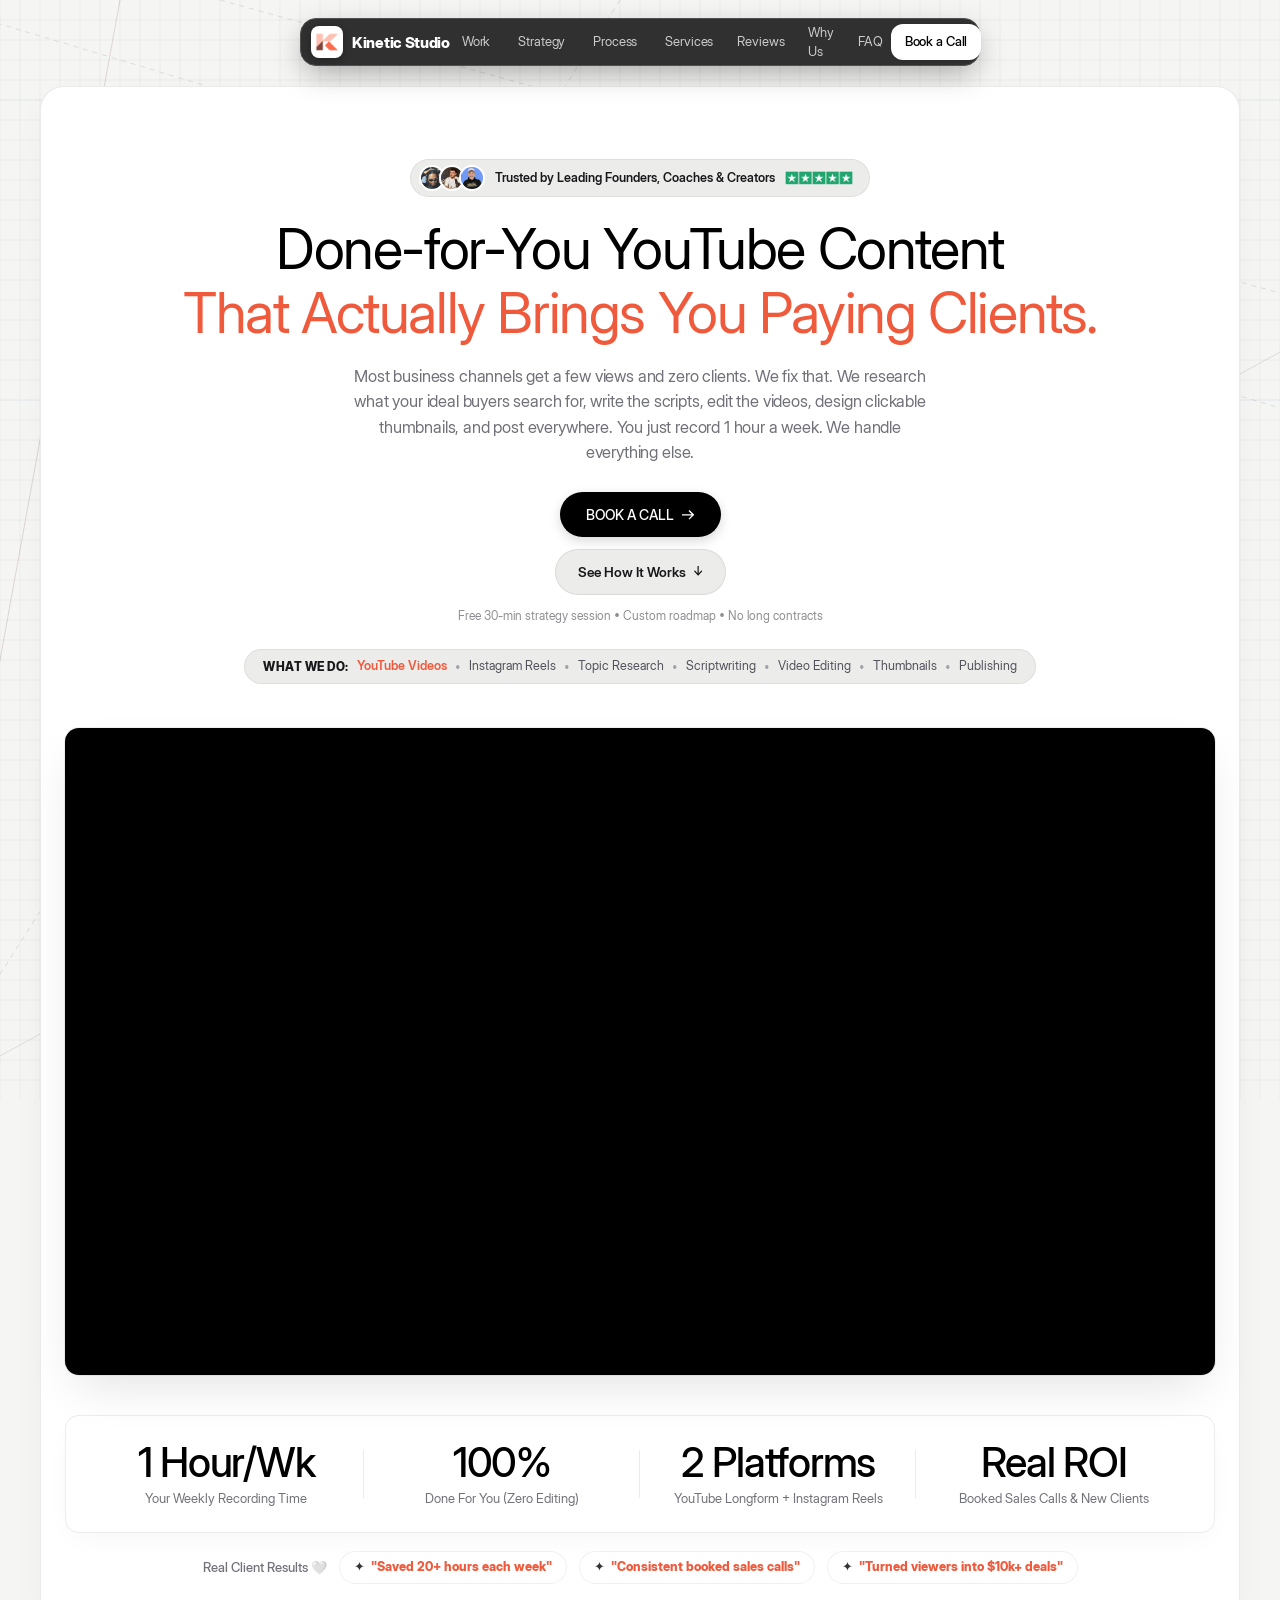
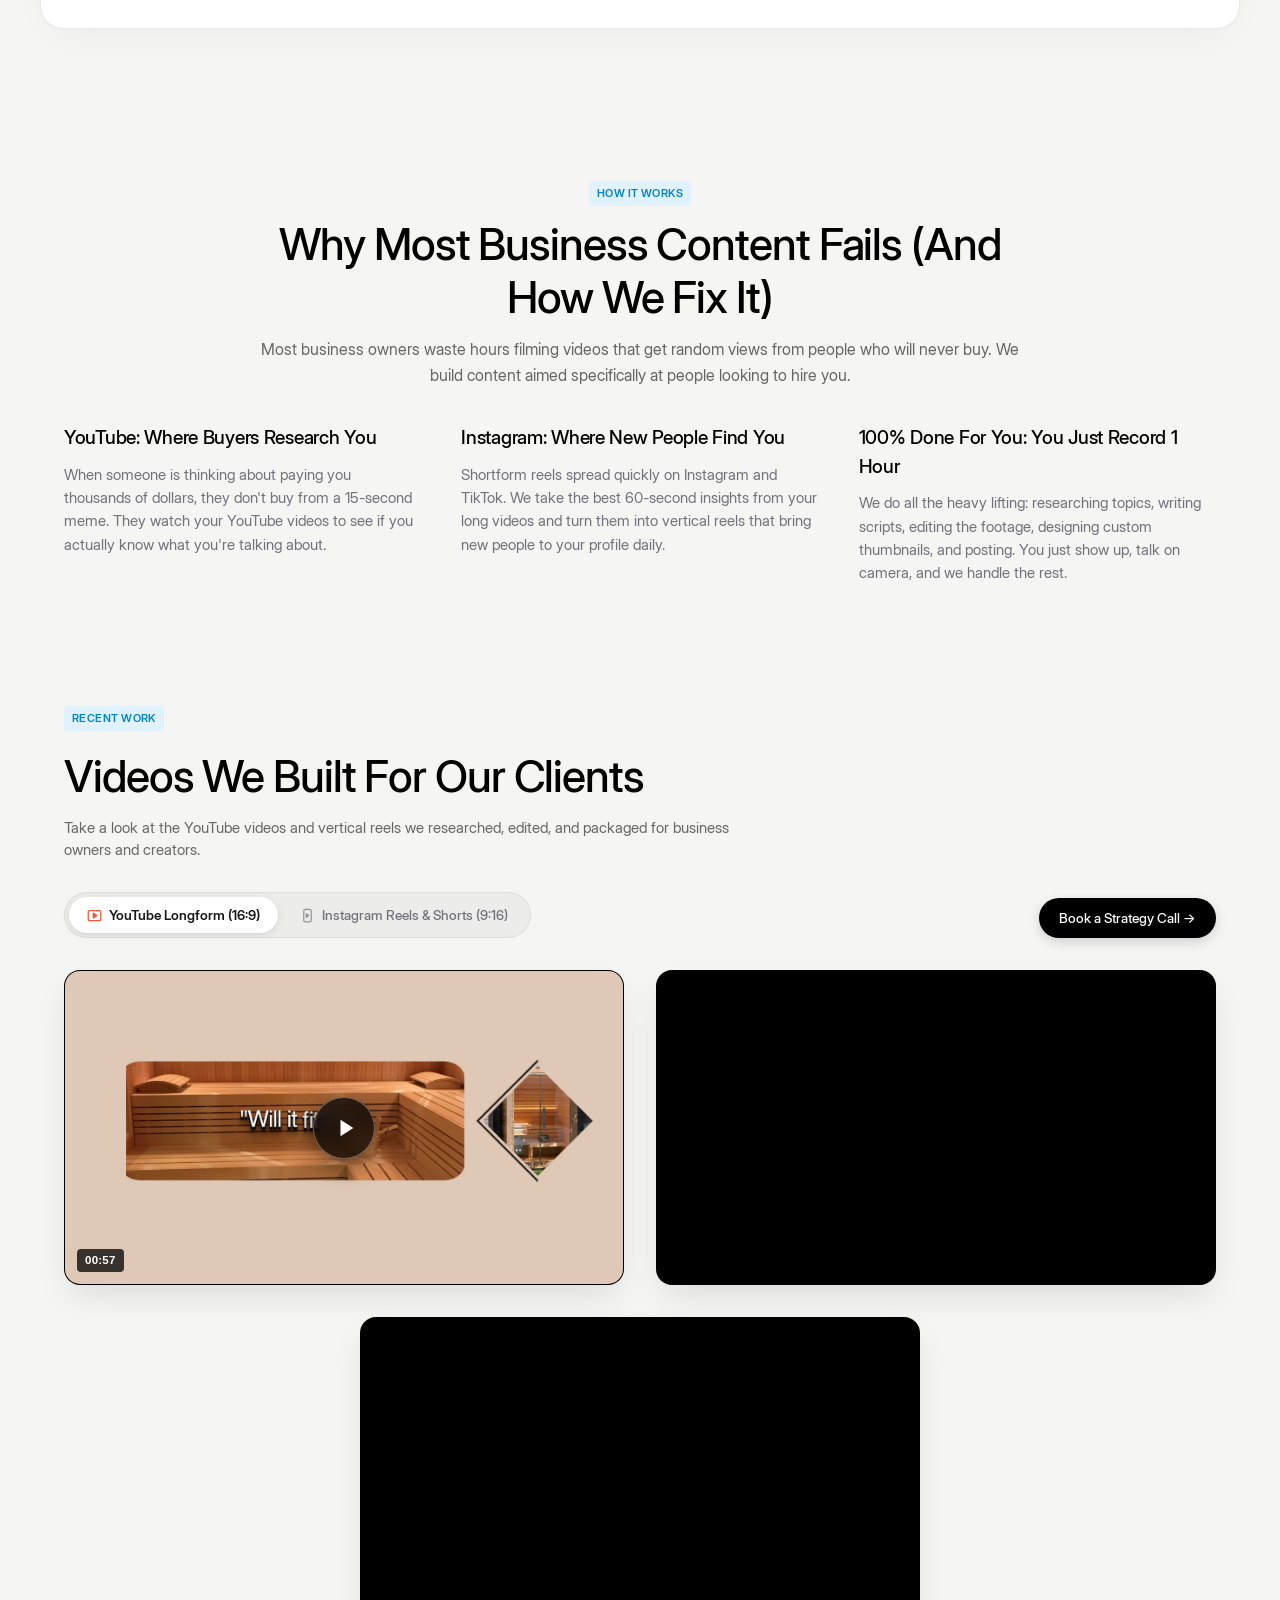
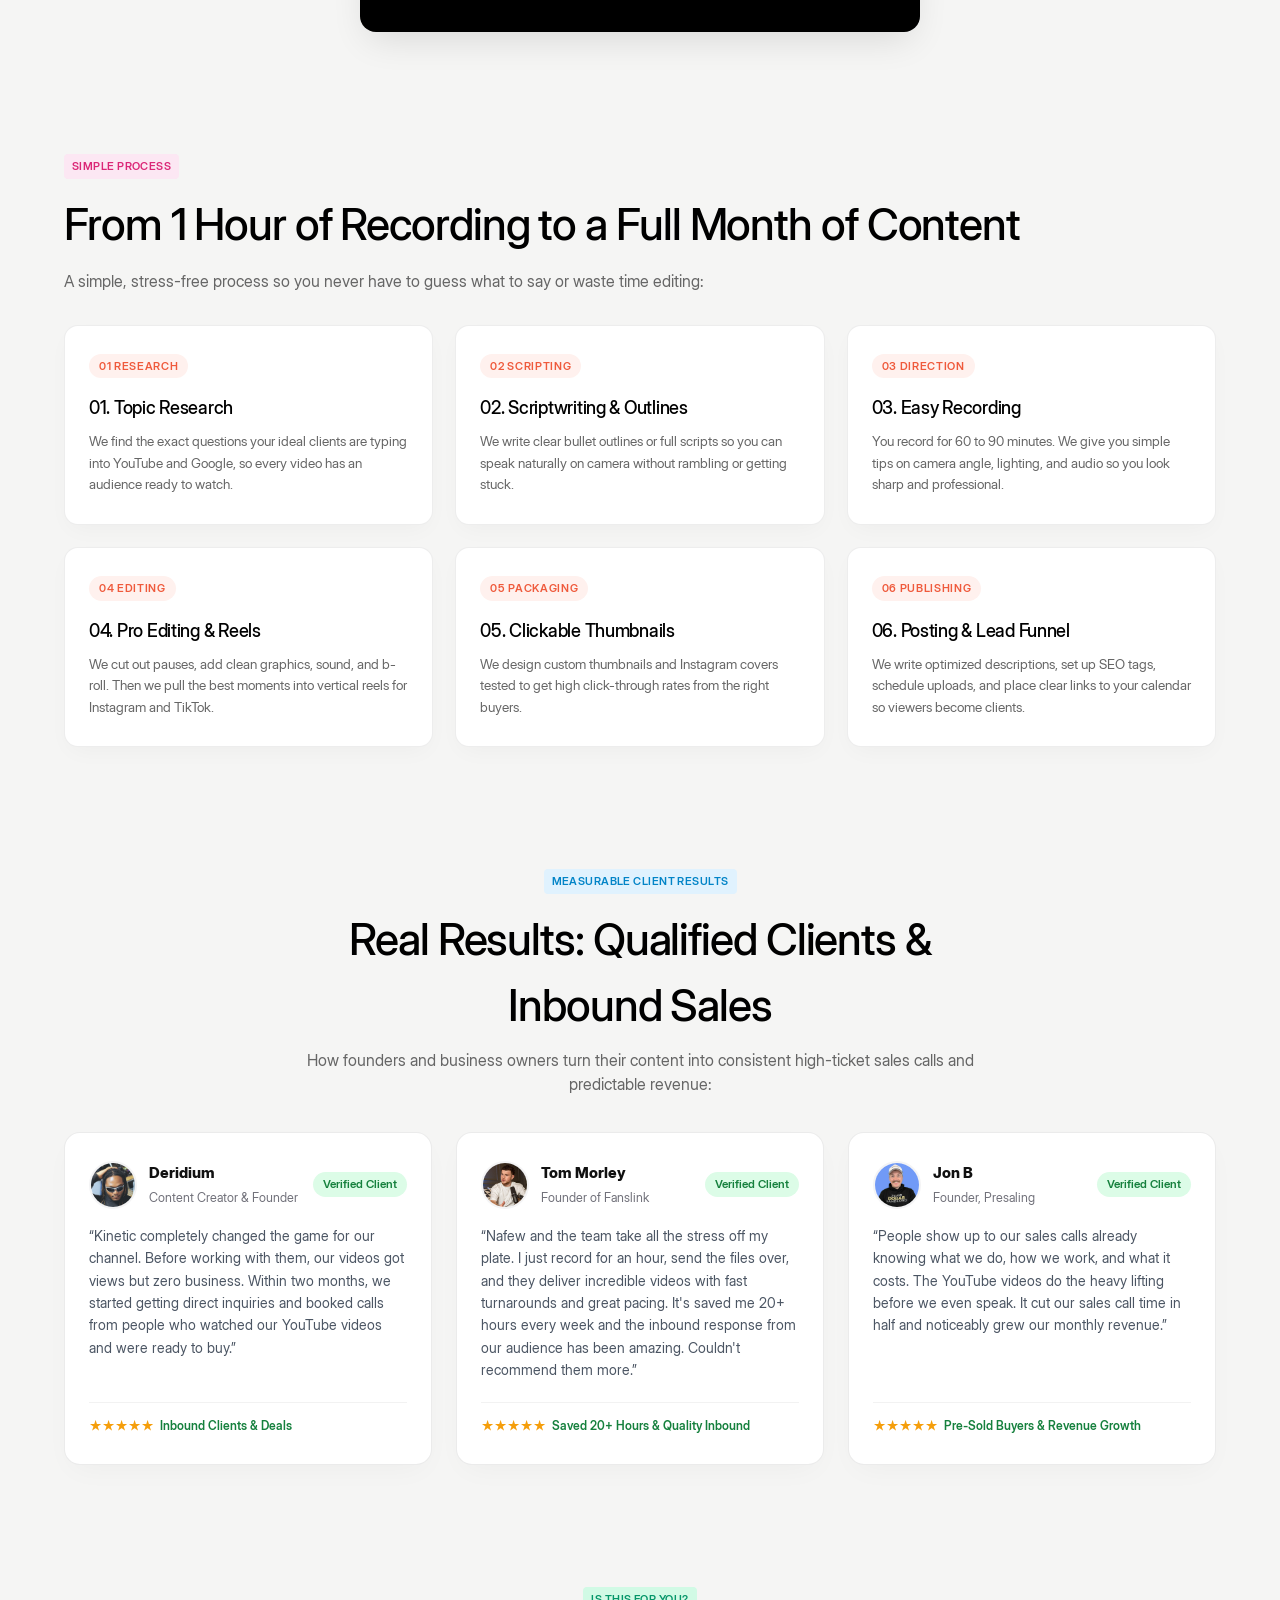
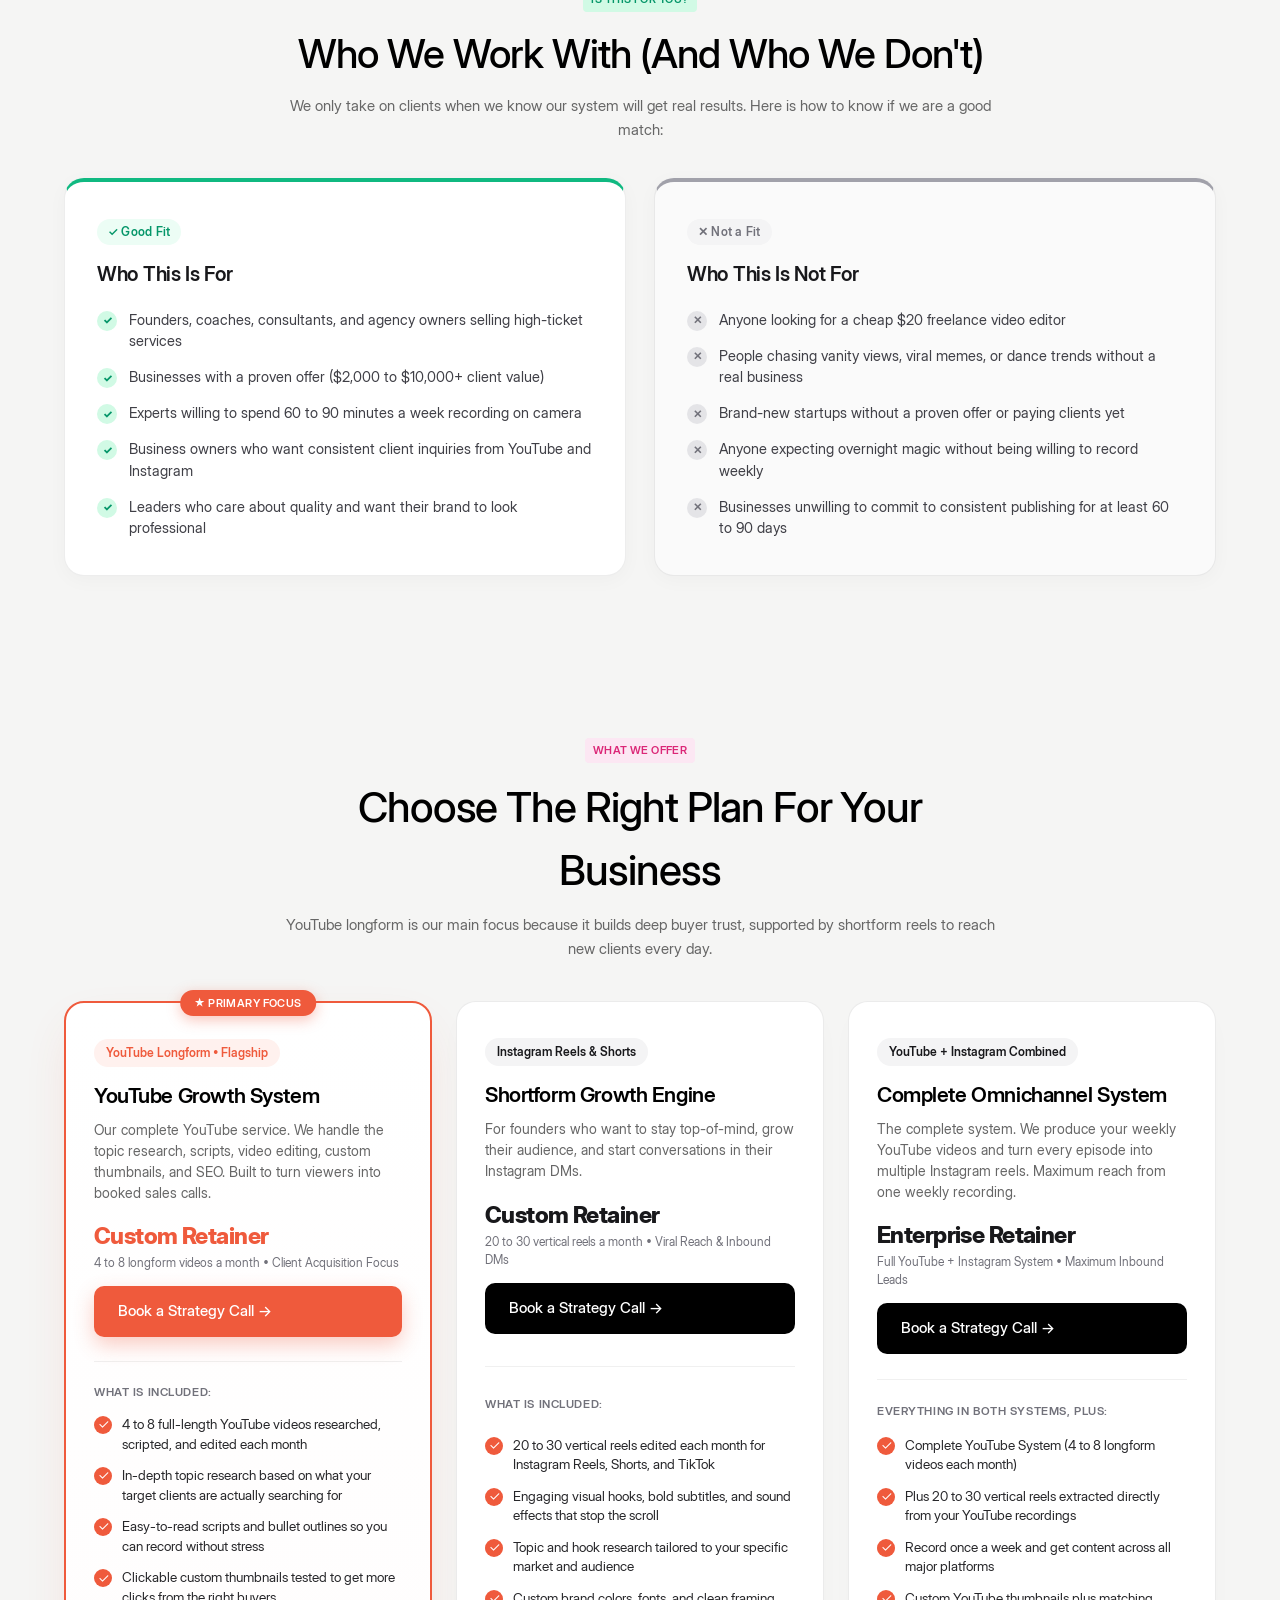
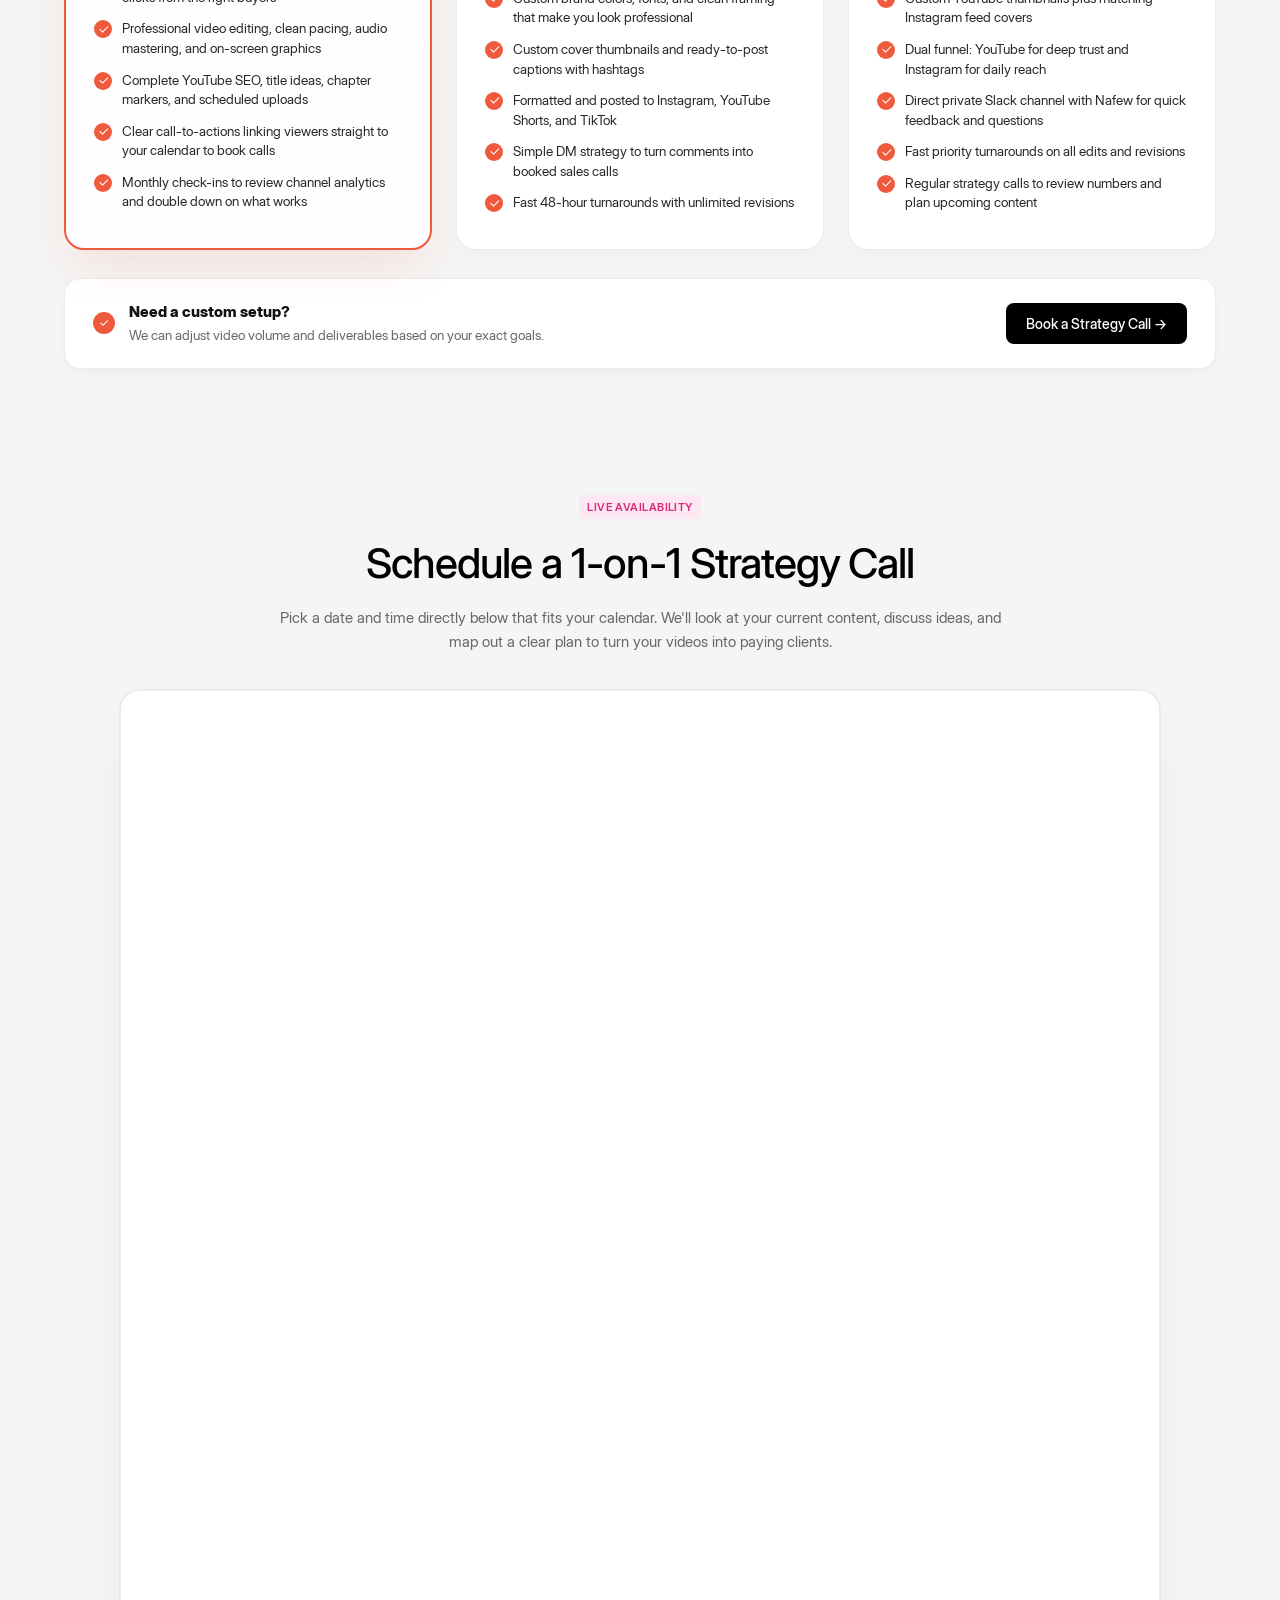
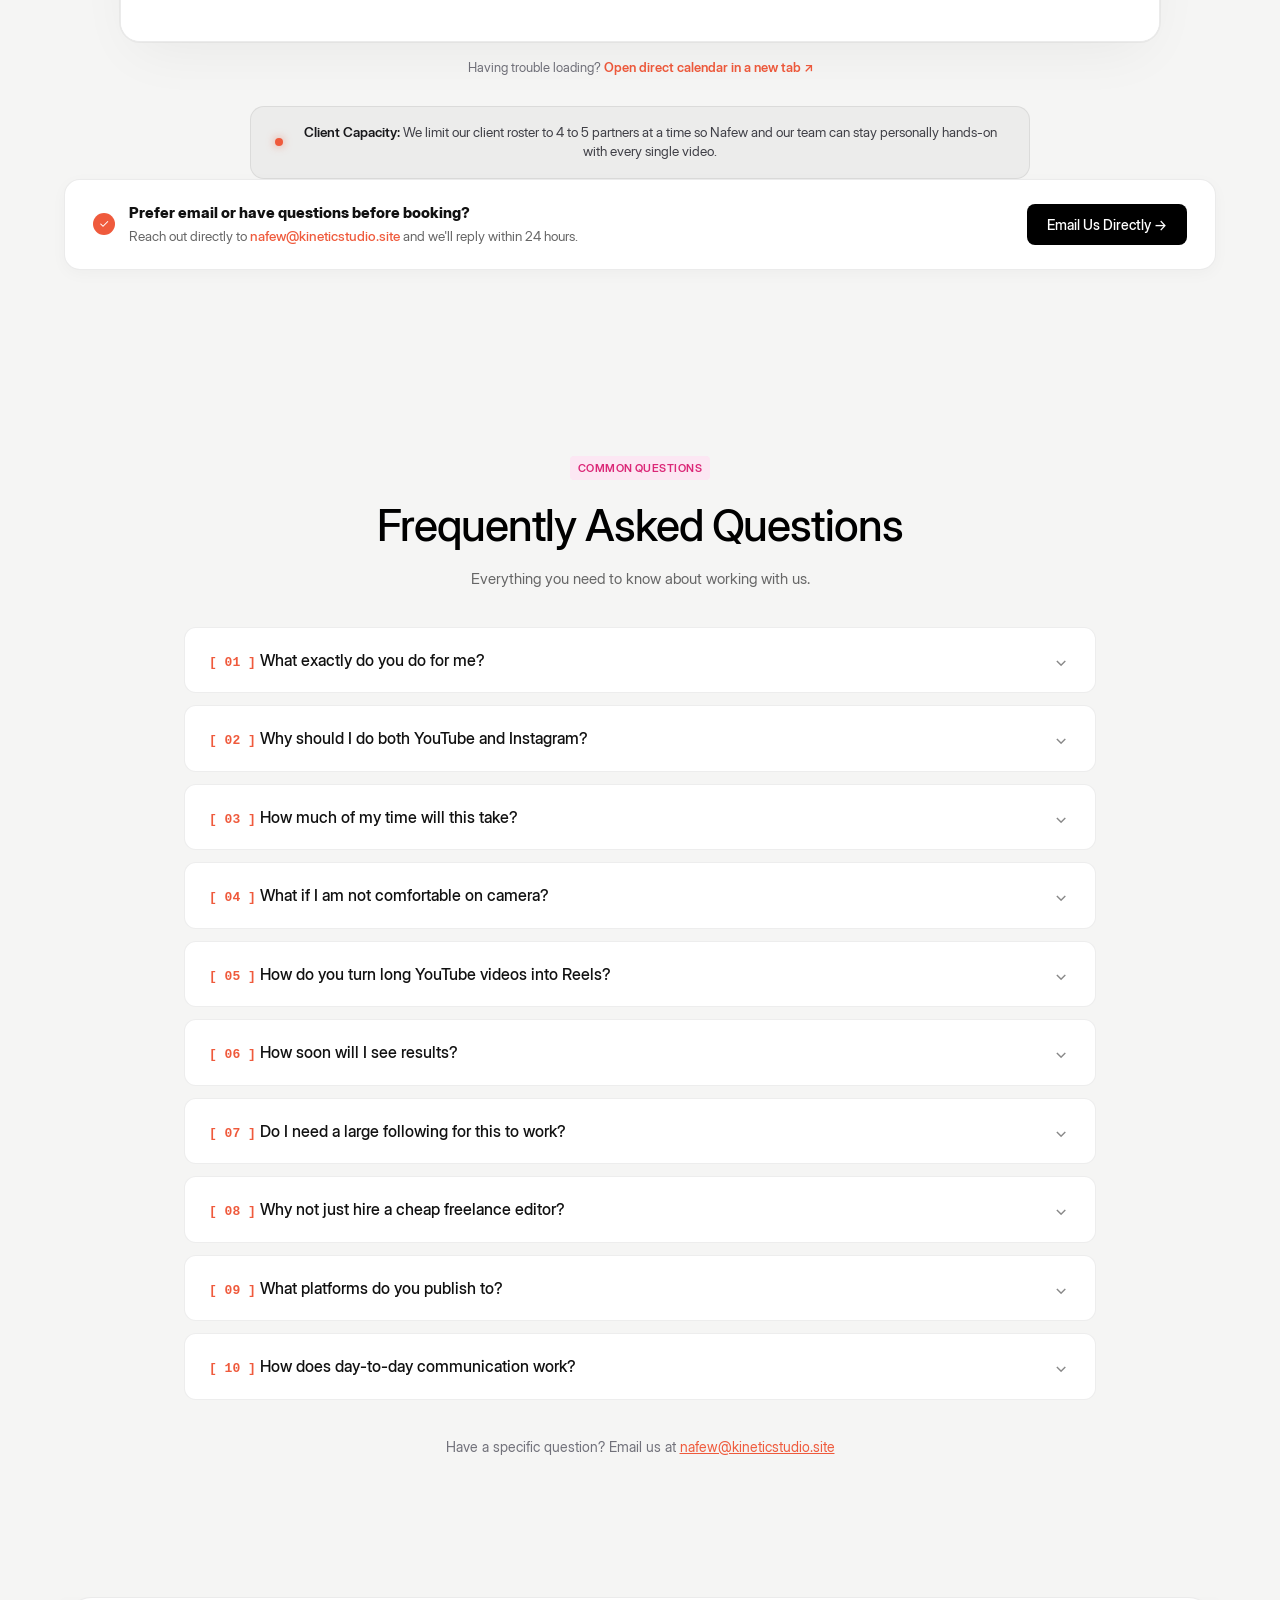
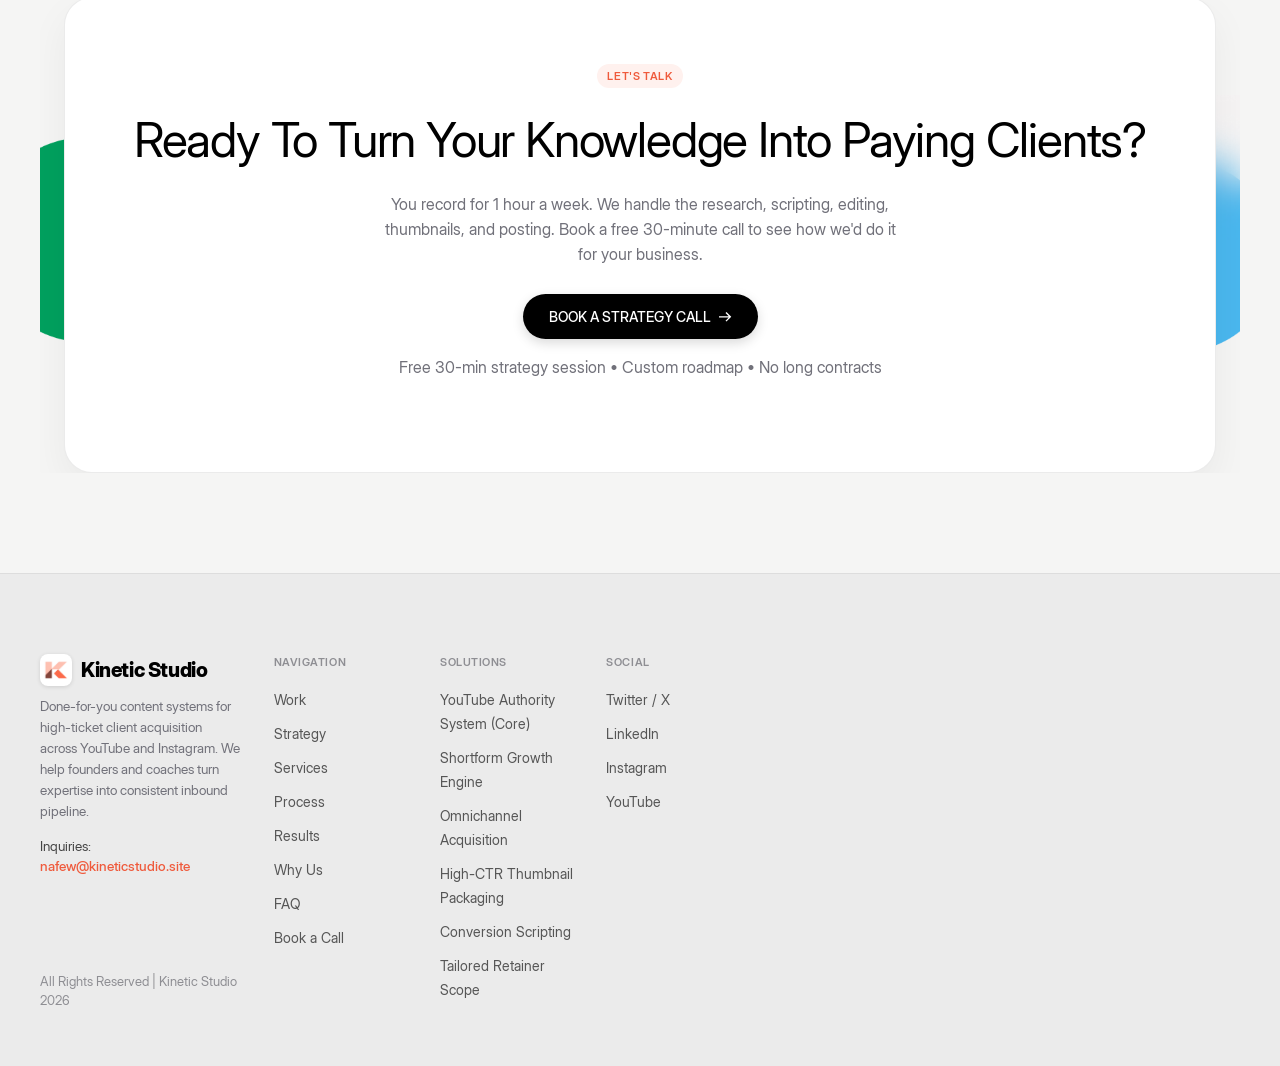
==== index.html @ 00b50d9f "Remove 3 clients in 45 days claim from Tom Morley review and hero pill" ====
<!DOCTYPE html>
<html lang="en">

<head>
  <meta charset="utf-8" />
  <meta name="viewport" content="width=device-width, initial-scale=1" />
  <title>Kinetic Studio | Done-for-You Content Systems for YouTube & Instagram</title>
  <meta name="title" content="Kinetic Studio | Done-for-You Content Systems for YouTube & Instagram" />
  <meta name="description"
    content="Kinetic Studio builds done-for-you content systems across YouTube and Instagram that turn founder expertise into unshakeable authority and high-ticket inbound clients. You record. We handle the rest." />
  <link rel="canonical" href="https://kineticstudio.site/" />

  <!-- Open Graph / Facebook / LinkedIn / WhatsApp -->
  <meta property="og:type" content="website" />
  <meta property="og:url" content="https://kineticstudio.site/" />
  <meta property="og:site_name" content="Kinetic Studio" />
  <meta property="og:title" content="Kinetic Studio | Done-for-You Content Systems for YouTube & Instagram" />
  <meta property="og:description"
    content="Turn your expertise into an inbound acquisition engine across YouTube and Instagram. Done-for-you content strategy, scripting, retention editing, packaging, and distribution for founders and coaches." />
  <meta property="og:image" content="https://kineticstudio.site/assets/og_preview.png" />
  <meta property="og:image:secure_url" content="https://kineticstudio.site/assets/og_preview.png" />
  <meta property="og:image:type" content="image/png" />
  <meta property="og:image:width" content="1200" />
  <meta property="og:image:height" content="630" />
  <meta property="og:image:alt" content="Kinetic Studio Logo and Headline" />

  <!-- Twitter / X Cards -->
  <meta name="twitter:card" content="summary_large_image" />
  <meta name="twitter:site" content="@kineticstudio" />
  <meta name="twitter:url" content="https://kineticstudio.site/" />
  <meta name="twitter:title" content="Kinetic Studio | Done-for-You Content Systems" />
  <meta name="twitter:description"
    content="Turn your expertise into an inbound acquisition engine on YouTube & Instagram. You record. We handle the content system." />
  <meta name="twitter:image" content="https://kineticstudio.site/assets/og_preview.png" />

  <!-- Google Search Favicons & Icons -->
  <link rel="icon" type="image/png" sizes="48x48" href="assets/favicon-48x48.png" />
  <link rel="icon" type="image/png" sizes="96x96" href="assets/favicon-96x96.png" />
  <link rel="icon" type="image/png" sizes="32x32" href="assets/favicon-32x32.png" />
  <link rel="icon" type="image/png" sizes="16x16" href="assets/favicon-16x16.png" />
  <link rel="icon" type="image/png" sizes="192x192" href="assets/favicon-192x192.png" />
  <link rel="icon" type="image/png" sizes="512x512" href="assets/favicon-512x512.png" />
  <link rel="icon" type="image/x-icon" href="favicon.ico" />
  <link rel="shortcut icon" href="favicon.ico" />
  <link rel="apple-touch-icon" sizes="180x180" href="assets/apple-touch-icon.png" />
  <link rel="manifest" href="site.webmanifest" />
  <meta name="theme-color" content="#18181B" />

  <!-- Google Structured Data / Rich Results (Organization & WebSite) -->
  <script type="application/ld+json">
  {
    "@context": "https://schema.org",
    "@graph": [
      {
        "@type": "Organization",
        "@id": "https://kineticstudio.site/#organization",
        "name": "Kinetic Studio",
        "url": "https://kineticstudio.site/",
        "logo": {
          "@type": "ImageObject",
          "@id": "https://kineticstudio.site/#logo",
          "url": "https://kineticstudio.site/assets/kinetic_logo_512.png",
          "contentUrl": "https://kineticstudio.site/assets/kinetic_logo_512.png",
          "caption": "Kinetic Studio Logo",
          "width": 512,
          "height": 512
        },
        "image": "https://kineticstudio.site/assets/kinetic_logo_512.png",
        "description": "Done-for-you content systems for YouTube and Instagram client acquisition.",
        "email": "nafew@kineticstudio.site"
      },
      {
        "@type": "WebSite",
        "@id": "https://kineticstudio.site/#website",
        "url": "https://kineticstudio.site/",
        "name": "Kinetic Studio",
        "description": "Done-for-you content systems for YouTube and Instagram client acquisition.",
        "publisher": {
          "@id": "https://kineticstudio.site/#organization"
        }
      }
    ]
  }
  </script>

  <!-- Preloads -->
  <link rel="preload" as="image" href="assets/hero_grid.svg" type="image/svg+xml" />

  <!-- Typography Fallbacks & Inter Optical Sizing -->
  <link rel="preconnect" href="https://fonts.googleapis.com" />
  <link rel="preconnect" href="https://fonts.gstatic.com" crossorigin />
  <link href="https://fonts.googleapis.com/css2?family=Inter:opsz,wght@14..32,300;400;500;600;700&display=swap"
    rel="stylesheet" />

  <!-- Core Figma Theme -->
  <link rel="stylesheet" href="css/skiff_theme.css?v=13" />

  <style>
    /* Viewport Clamping */
    html,
    body {
      width: 100% !important;
      max-width: 100vw !important;
      overflow-x: hidden !important;
      overflow-x: clip !important;
    }
  </style>

  <!-- Vercel Web Analytics -->
  <script>
    window.va = window.va || function () { (window.vaq = window.vaq || []).push(arguments); };
  </script>
  <script defer src="/_vercel/insights/script.js"></script>

  <!-- Vercel Speed Insights -->
  <script>
    window.si = window.si || function () { (window.siq = window.siq || []).push(arguments); };
  </script>
  <script defer src="/_vercel/speed-insights/script.js"></script>

  <!-- Alli AI Automations & SEO Optimization -->
  <script type="text/javascript"
    src="[data-uri]"></script>
</head>

<body>

  <!-- ══════════════════════════════════════════════════════════════════
       1. EXACT FIGMA NAVBAR WITH MORPHING MEGA MENU (STRIPE / EASY-UI STYLE)
       ══════════════════════════════════════════════════════════════════ -->
  <div class="ks-navbar-wrap">
    <nav class="ks-navbar" aria-label="Main Navigation">
      <!-- Left: Kinetic Studio Logo + Brand Name -->
      <a href="#top" class="ks-navbar-logo" aria-label="Kinetic Studio Home">
        <img src="assets/kinetic_logo_icon.png" alt="Kinetic Studio Logo" class="ks-navbar-logo-img" width="32"
          height="32" />
        <span>Kinetic Studio</span>
      </a>

      <!-- Center: Menu links with Dropdown Triggers -->
      <ul class="ks-navbar-links">
        <li class="ks-navbar-item" data-dropdown="work">
          <a href="#work" class="ks-navbar-link">
            <span>Work</span>
            <svg class="ks-chevron" width="9" height="6" viewBox="0 0 10 6" fill="none">
              <path d="M1 1L5 5L9 1" stroke="currentColor" stroke-width="1.5" stroke-linecap="round"
                stroke-linejoin="round" />
            </svg>
          </a>
        </li>
        <li class="ks-navbar-item" data-dropdown="strategy">
          <a href="#engine" class="ks-navbar-link">
            <span>Strategy</span>
            <svg class="ks-chevron" width="9" height="6" viewBox="0 0 10 6" fill="none">
              <path d="M1 1L5 5L9 1" stroke="currentColor" stroke-width="1.5" stroke-linecap="round"
                stroke-linejoin="round" />
            </svg>
          </a>
        </li>
        <li class="ks-navbar-item" data-dropdown="process">
          <a href="#process" class="ks-navbar-link">
            <span>Process</span>
            <svg class="ks-chevron" width="9" height="6" viewBox="0 0 10 6" fill="none">
              <path d="M1 1L5 5L9 1" stroke="currentColor" stroke-width="1.5" stroke-linecap="round"
                stroke-linejoin="round" />
            </svg>
          </a>
        </li>
        <li class="ks-navbar-item">
          <a href="#pricing" class="ks-navbar-link">Services</a>
        </li>
        <li class="ks-navbar-item">
          <a href="#reviews" class="ks-navbar-link">Reviews</a>
        </li>
        <li class="ks-navbar-item">
          <a href="#qualification" class="ks-navbar-link">Why Us</a>
        </li>
        <li class="ks-navbar-item">
          <a href="#faq" class="ks-navbar-link">FAQ</a>
        </li>
      </ul>

      <!-- Right: Book A Call CTA -->
      <a href="#book-call" class="ks-navbar-cta" id="navCtaBtn">
        Book a Call
      </a>

      <!-- ═══ MORPHING MEGA MENU POPOVER CONTAINER ═══ -->
      <div class="ks-mega-container" aria-hidden="true">
        <div class="ks-mega-arrow"></div>
        <div class="ks-mega-card">
          <div class="ks-mega-viewport">

            <!-- Panel 1: Work -->
            <div class="ks-mega-panel" data-panel="work">
              <div class="ks-mega-work-layout">
                <div class="ks-mega-links-col">
                  <div class="ks-mega-col-heading">SHOWCASE VAULT</div>
                  <a href="#work" class="ks-mega-item" data-tab="longform">
                    <div class="ks-mega-icon-box">
                      <svg width="18" height="18" viewBox="0 0 24 24" fill="none" stroke="currentColor"
                        stroke-width="1.6" stroke-linecap="round" stroke-linejoin="round">
                        <rect x="2" y="4" width="20" height="16" rx="3"></rect>
                        <polygon points="10 8 16 12 10 16 10 8" fill="currentColor"></polygon>
                      </svg>
                    </div>
                    <div class="ks-mega-item-text">
                      <div class="ks-mega-item-title">YouTube Longform</div>
                      <div class="ks-mega-item-desc">Retention-engineered 10-30m authority edits & breakdowns.</div>
                    </div>
                  </a>
                  <a href="#work" class="ks-mega-item" data-tab="shortform">
                    <div class="ks-mega-icon-box">
                      <svg width="18" height="18" viewBox="0 0 24 24" fill="none" stroke="currentColor"
                        stroke-width="1.6" stroke-linecap="round" stroke-linejoin="round">
                        <rect x="6" y="2" width="12" height="20" rx="3"></rect>
                        <line x1="10" y1="5" x2="14" y2="5"></line>
                        <circle cx="12" cy="18" r="0.75" fill="currentColor"></circle>
                        <polygon points="10.5 10 14.5 12 10.5 14" fill="currentColor"></polygon>
                      </svg>
                    </div>
                    <div class="ks-mega-item-text">
                      <div class="ks-mega-item-title">Instagram Reels & Shortform</div>
                      <div class="ks-mega-item-desc">9:16 kinetic typography, viral hooks & TikTok cuts.</div>
                    </div>
                  </a>
                  <a href="#work" class="ks-mega-item">
                    <div class="ks-mega-icon-box">
                      <svg width="18" height="18" viewBox="0 0 24 24" fill="none" stroke="currentColor"
                        stroke-width="1.6" stroke-linecap="round" stroke-linejoin="round">
                        <polygon points="12 2 2 7 12 12 22 7 12 2"></polygon>
                        <polyline points="2 12 12 17 22 12"></polyline>
                        <polyline points="2 17 12 22 22 17"></polyline>
                        <line x1="2" y1="7" x2="12" y2="12"></line>
                        <line x1="22" y1="7" x2="12" y2="12"></line>
                      </svg>
                    </div>
                    <div class="ks-mega-item-text">
                      <div class="ks-mega-item-title">Custom Packaging & Covers</div>
                      <div class="ks-mega-item-desc">High-CTR YouTube thumbnails & Instagram feed covers.</div>
                    </div>
                  </a>
                </div>
                <div class="ks-mega-feature-card">
                  <div>
                    <div class="ks-mega-feature-badge"><span class="ks-feature-badge-dot"></span>VERIFIED VAULT</div>
                    <div class="ks-mega-feature-title">Verified Video Vault</div>
                    <p class="ks-mega-feature-p">Explore our production vault with live Vimeo previews & retention
                      breakdowns.</p>
                  </div>
                  <a href="#work" class="ks-mega-feature-btn">Explore Portfolio →</a>
                </div>
              </div>
            </div>

            <!-- Panel 2: Strategy -->
            <div class="ks-mega-panel" data-panel="strategy">
              <div class="ks-mega-services-layout">
                <div class="ks-mega-col-heading">THE OMNICHANNEL ENGINE</div>
                <div class="ks-mega-services-grid">
                  <a href="#engine" class="ks-mega-item">
                    <div class="ks-mega-icon-box">
                      <svg width="18" height="18" viewBox="0 0 24 24" fill="none" stroke="currentColor"
                        stroke-width="1.6" stroke-linecap="round" stroke-linejoin="round">
                        <circle cx="6" cy="6" r="3"></circle>
                        <circle cx="6" cy="18" r="3"></circle>
                        <line x1="20" y1="4" x2="8.12" y2="15.88"></line>
                        <line x1="14.47" y1="14.48" x2="20" y2="20"></line>
                        <line x1="8.12" y1="8.12" x2="12" y2="12"></line>
                      </svg>
                    </div>
                    <div class="ks-mega-item-text">
                      <div class="ks-mega-item-title">Done-for-You Systems</div>
                      <div class="ks-mega-item-desc">End-to-end strategy, scripting to distribution.</div>
                    </div>
                  </a>
                  <a href="#engine" class="ks-mega-item">
                    <div class="ks-mega-icon-box">
                      <svg width="18" height="18" viewBox="0 0 24 24" fill="none" stroke="currentColor"
                        stroke-width="1.6" stroke-linecap="round" stroke-linejoin="round">
                        <polyline points="22 7 13.5 15.5 8.5 10.5 2 17"></polyline>
                        <polyline points="16 7 22 7 22 13"></polyline>
                      </svg>
                    </div>
                    <div class="ks-mega-item-text">
                      <div class="ks-mega-item-title">YouTube + Instagram</div>
                      <div class="ks-mega-item-desc">Longform depth meets viral shortform reach.</div>
                    </div>
                  </a>
                  <a href="#reviews" class="ks-mega-item">
                    <div class="ks-mega-icon-box">
                      <svg width="18" height="18" viewBox="0 0 24 24" fill="none" stroke="currentColor"
                        stroke-width="1.6" stroke-linecap="round" stroke-linejoin="round">
                        <path
                          d="M21 11.5a8.38 8.38 0 0 1-.9 3.8 8.5 8.5 0 0 1-7.6 4.7 8.38 8.38 0 0 1-3.8-.9L3 21l1.9-5.7a8.38 8.38 0 0 1-.9-3.8 8.5 8.5 0 0 1 4.7-7.6 8.38 8.38 0 0 1 3.8-.9h.5a8.48 8.48 0 0 1 8 8v.5z">
                        </path>
                      </svg>
                    </div>
                    <div class="ks-mega-item-text">
                      <div class="ks-mega-item-title">Client Reviews</div>
                      <div class="ks-mega-item-desc">Feedback from creators & founders we serve.</div>
                    </div>
                  </a>
                  <a href="#qualification" class="ks-mega-item">
                    <div class="ks-mega-icon-box">
                      <svg width="18" height="18" viewBox="0 0 24 24" fill="none" stroke="currentColor"
                        stroke-width="1.6" stroke-linecap="round" stroke-linejoin="round">
                        <circle cx="12" cy="13" r="8"></circle>
                        <path d="M5 4h14"></path>
                        <path d="M7 8h10"></path>
                        <circle cx="12" cy="13" r="2"></circle>
                      </svg>
                    </div>
                    <div class="ks-mega-item-text">
                      <div class="ks-mega-item-title">Client Qualification</div>
                      <div class="ks-mega-item-desc">Who we partner with & who this is not for.</div>
                    </div>
                  </a>
                </div>
                <div class="ks-mega-bottom-bar">
                  <span>Want to scale your inbound content pipeline?</span>
                  <a href="#book-call">Book a Call →</a>
                </div>
              </div>
            </div>

            <!-- Panel 3: Process -->
            <div class="ks-mega-panel" data-panel="process">
              <div class="ks-mega-process-layout">
                <div class="ks-mega-col-heading">6-STEP OMNICHANNEL WORKFLOW</div>
                <div class="ks-mega-process-steps">
                  <a href="#process" class="ks-mega-step-item">
                    <div class="ks-mega-step-num">01</div>
                    <div class="ks-mega-step-content">
                      <div class="ks-mega-item-title">Cross-Platform Ideation</div>
                      <div class="ks-mega-item-desc">High-intent YouTube search queries + viral Instagram hooks.</div>
                    </div>
                  </a>
                  <a href="#process" class="ks-mega-step-item">
                    <div class="ks-mega-step-num">02</div>
                    <div class="ks-mega-step-content">
                      <div class="ks-mega-item-title">Dual Scripting</div>
                      <div class="ks-mega-item-desc">Longform master scripts + shortform conversion frames.</div>
                    </div>
                  </a>
                  <a href="#process" class="ks-mega-step-item">
                    <div class="ks-mega-step-num">03</div>
                    <div class="ks-mega-step-content">
                      <div class="ks-mega-item-title">Retention Editing & SFX</div>
                      <div class="ks-mega-item-desc">Cinematic pacing, kinetic subtitles & motion design.</div>
                    </div>
                  </a>
                  <a href="#process" class="ks-mega-step-item">
                    <div class="ks-mega-step-num">04</div>
                    <div class="ks-mega-step-content">
                      <div class="ks-mega-item-title">Packaging & Distribution</div>
                      <div class="ks-mega-item-desc">High-CTR thumbnails, Reels covers & multi-platform publishing.
                      </div>
                    </div>
                  </a>
                </div>
              </div>
            </div>

          </div>
        </div>
      </div>
    </nav>
  </div>

  <!-- ══════════════════════════════════════════════════════════════════
       2. HERO SECTION (YOUTUBE + INSTAGRAM OMNICHANNEL POSITIONING)
       ══════════════════════════════════════════════════════════════════ -->
  <header class="ks-hero-sec" id="top">
    <div class="ks-hero-card">
      <div class="ks-hero-content">
        <!-- Social Proof Avatar Pill & Rating -->
        <div
          style="display:inline-flex; align-items:center; gap:10px; background:#ECECEB; border:1px solid rgba(0,0,0,0.06); padding:5px 16px 5px 8px; border-radius:999px; margin-bottom:20px; flex-wrap:wrap;">
          <div style="display:flex; align-items:center;">
            <img src="assets/client_deridium.png" alt="Deridium"
              style="width:26px; height:26px; border-radius:50%; object-fit:cover; border:2px solid #FFF; display:block;" />
            <img src="assets/client_tom_morley.jpg" alt="Tom Morley"
              style="width:26px; height:26px; border-radius:50%; object-fit:cover; border:2px solid #FFF; margin-left:-6px; display:block;" />
            <img src="assets/client_jon_b.png" alt="Jon B"
              style="width:26px; height:26px; border-radius:50%; object-fit:cover; border:2px solid #FFF; margin-left:-6px; display:block;" />
          </div>
          <span style="font-size:12.5px; font-weight:600; color:#18181B;">Trusted by Leading Founders, Coaches &
            Creators</span>
          <img src="assets/trustpilot_stars.png" alt="5 Stars" style="height:14px; object-fit:contain;" />
        </div>

        <h1 class="ks-hero-title">
          <span class="dark-text">Done-for-You YouTube Content</span><br />
          <span class="coral-text">That Actually Brings You Paying Clients.</span>
        </h1>

        <p class="ks-hero-sub">
          Most business channels get a few views and zero clients. We fix that. We research what your ideal buyers search for, write the scripts, edit the videos, design clickable thumbnails, and post everywhere. You just record 1 hour a week. We handle everything else.
        </p>

        <div class="ks-hero-cta-wrap"
          style="display:flex; align-items:center; justify-content:center; gap:12px; flex-wrap:wrap;">
          <a href="#book-call" class="ks-hero-btn-figma">
            <span>BOOK A CALL</span>
            <svg width="13" height="10" viewBox="0 0 13 10" fill="none">
              <path fill-rule="evenodd" clip-rule="evenodd"
                d="M7.47 9.61L12.27 4.81L7.47 0L6.53 0.94L9.72 4.14H0V5.47H9.72L6.53 8.67L7.47 9.61Z" fill="white" />
            </svg>
          </a>
          <a href="#engine" class="ks-hero-btn-sec"
            style="display:inline-flex; align-items:center; gap:7px; padding:12px 22px; border-radius:9999px; background:#ECECEB; color:#18181B; font-size:13.5px; font-weight:600; text-decoration:none; border:1px solid rgba(0,0,0,0.08); transition:all 0.2s ease;">
            <span>See How It Works</span>
            <span style="font-size:12px;">↓</span>
          </a>
        </div>
        <p class="ks-hero-microcopy">Free 30-min strategy session • Custom roadmap • No long contracts</p>

        <!-- Capabilities Strip -->
        <div
          style="display:inline-flex; align-items:center; justify-content:center; gap:8px; margin-top:24px; flex-wrap:wrap; background:#ECECEB; border:1px solid rgba(0,0,0,0.06); padding:7px 18px; border-radius:999px;">
          <span
            style="font-size:12px; font-weight:700; color:#18181B; text-transform:uppercase; letter-spacing:0.04em;">What We Do:</span>
          <span style="font-size:12.5px; font-weight:600; color:#EF5A3C;">YouTube Videos</span>
          <span style="color:#A1A1AA; font-size:11px;">•</span>
          <span style="font-size:12.5px; color:#52525B;">Instagram Reels</span>
          <span style="color:#A1A1AA; font-size:11px;">•</span>
          <span style="font-size:12.5px; color:#52525B;">Topic Research</span>
          <span style="color:#A1A1AA; font-size:11px;">•</span>
          <span style="font-size:12.5px; color:#52525B;">Scriptwriting</span>
          <span style="color:#A1A1AA; font-size:11px;">•</span>
          <span style="font-size:12.5px; color:#52525B;">Video Editing</span>
          <span style="color:#A1A1AA; font-size:11px;">•</span>
          <span style="font-size:12.5px; color:#52525B;">Thumbnails</span>
          <span style="color:#A1A1AA; font-size:11px;">•</span>
          <span style="font-size:12.5px; color:#52525B;">Publishing</span>
        </div>
      </div>

      <!-- ═══ 1165px x 567px SHOWREEL HERO VSL VIDEO EMBED ═══ -->
      <div class="ks-hero-mockup-wrap ks-hero-vsl-wrap" id="heroShowreelWrap"
        aria-label="Kinetic Studio Video Production Showreel & VSL">
        <iframe id="heroVslIframe"
          src="https://player.vimeo.com/video/1239019983?title=0&byline=0&portrait=0&badge=0&autopause=0&player_id=0&app_id=58479"
          title="Kinetic Studio Video Production Showreel & VSL" frameborder="0"
          allow="autoplay; fullscreen; picture-in-picture; clipboard-write; encrypted-media; web-share"
          referrerpolicy="strict-origin-when-cross-origin" allowfullscreen loading="eager">
        </iframe>
      </div>

      <!-- ═══ METRICS STRIP & VALUE PROMISES ═══ -->
      <div class="ks-metrics-wrap">
        <div class="ks-metrics-strip">
          <div class="ks-metric-item">
            <span class="ks-metric-num">1 Hour/Wk</span>
            <span class="ks-metric-label">Your Weekly Recording Time</span>
          </div>
          <div class="ks-metric-item">
            <span class="ks-metric-num">100%</span>
            <span class="ks-metric-label">Done For You (Zero Editing)</span>
          </div>
          <div class="ks-metric-item">
            <span class="ks-metric-num">2 Platforms</span>
            <span class="ks-metric-label">YouTube Longform + Instagram Reels</span>
          </div>
          <div class="ks-metric-item">
            <span class="ks-metric-num">Real ROI</span>
            <span class="ks-metric-label">Booked Sales Calls & New Clients</span>
          </div>
        </div>

        <div class="ks-client-love-row">
          <span style="font-size: 13px; color: #71717A; font-weight: 500;">Real Client Results 🤍</span>
          <div class="ks-love-pill">✦ <strong>"Saved 20+ hours each week"</strong></div>
          <div class="ks-love-pill">✦ <strong>"Consistent booked sales calls"</strong></div>
          <div class="ks-love-pill">✦ <strong>"Turned viewers into $10k+ deals"</strong></div>
        </div>
      </div>
    </div>
  </header>

  <!-- ══════════════════════════════════════════════════════════════════
       3. WHY THIS WORKS (#engine)
       ══════════════════════════════════════════════════════════════════ -->
  <section class="ks-section" id="engine">
    <div style="text-align:center; max-width:760px; margin:0 auto 36px auto;">
      <span class="ks-card-badge badge-mail" style="margin-bottom:12px; display:inline-block;">How It Works</span>
      <h2
        style="font-size: clamp(28px, 3.8vw, 44px); font-weight: 500; letter-spacing: -0.025em; margin:0 0 14px 0; color:#000000; line-height:1.2;">
        Why Most Business Content Fails (And How We Fix It)
      </h2>
      <p style="font-size: 16px; color: #666666; margin:0; line-height: 1.6;">
        Most business owners waste hours filming videos that get random views from people who will never buy. We build content aimed specifically at people looking to hire you.
      </p>
    </div>

    <div class="ks-pillars-grid" style="margin-bottom: 0;">
      <div class="ks-pillar-col">
        <h3>YouTube: Where Buyers Research You</h3>
        <p>When someone is thinking about paying you thousands of dollars, they don't buy from a 15-second meme. They watch your YouTube videos to see if you actually know what you're talking about.</p>
      </div>
      <div class="ks-pillar-col">
        <h3>Instagram: Where New People Find You</h3>
        <p>Shortform reels spread quickly on Instagram and TikTok. We take the best 60-second insights from your long videos and turn them into vertical reels that bring new people to your profile daily.</p>
      </div>
      <div class="ks-pillar-col">
        <h3>100% Done For You: You Just Record 1 Hour</h3>
        <p>We do all the heavy lifting: researching topics, writing scripts, editing the footage, designing custom thumbnails, and posting. You just show up, talk on camera, and we handle the rest.</p>
      </div>
    </div>
  </section>

  <!-- ══════════════════════════════════════════════════════════════════
       4. SELECTED WORK & CONTENT SHOWCASE (#work)
       (PRESERVED HIGH-QUALITY ASSETS: LONGFORM & SHORTFORM REELS)
       ══════════════════════════════════════════════════════════════════ -->
  <section class="ks-section" id="work" style="padding-top:40px;">
    <div class="ks-portfolio-header">
      <div>
        <span class="ks-card-badge badge-mail" style="margin-bottom:12px; display:inline-block;">Recent Work</span>
        <h2 style="font-size: clamp(28px, 3.5vw, 44px); font-weight: 500; letter-spacing: -0.025em; margin:0 0 8px 0;">
          Videos We Built For Our Clients</h2>
        <p style="font-size: 15px; color: #666666; max-width: 680px; margin:0 0 16px 0;">
          Take a look at the YouTube videos and vertical reels we researched, edited, and packaged for business owners and creators.
        </p>

        <!-- Filter Tabs -->
        <div class="ks-portfolio-tabs" role="tablist" aria-label="Portfolio format selector">
          <button type="button" class="ks-portfolio-tab active" data-target="longform" role="tab" aria-selected="true"
            id="tab-longform">
            <svg width="15" height="15" viewBox="0 0 24 24" fill="none" stroke="currentColor" stroke-width="2"
              stroke-linecap="round" stroke-linejoin="round">
              <rect x="2" y="4" width="20" height="16" rx="2" />
              <polygon points="10 8 16 12 10 16 10 8" fill="currentColor" />
            </svg>
            YouTube Longform (16:9)
          </button>
          <button type="button" class="ks-portfolio-tab" data-target="shortform" role="tab" aria-selected="false"
            id="tab-shortform">
            <svg width="15" height="15" viewBox="0 0 24 24" fill="none" stroke="currentColor" stroke-width="2"
              stroke-linecap="round" stroke-linejoin="round">
              <rect x="6" y="2" width="12" height="20" rx="3" />
              <polygon points="10 9 14 12 10 15 10 9" fill="currentColor" />
            </svg>
            Instagram Reels & Shorts (9:16)
          </button>
        </div>
      </div>
      <a href="#book-call" class="ks-hero-btn-figma" style="padding:10px 20px; font-size:13.5px;">
        <span>Book a Strategy Call →</span>
      </a>
    </div>

    <!-- Longform Grid (16:9 Landscape) -->
    <div class="ks-portfolio-grid ks-portfolio-tab-content active" id="portfolio-longform">
      <!-- Video 1 (High-res preview thumbnail + click to play) -->
      <div class="ks-video-card" id="videoCard1">
        <div class="ks-video-facade"
          onclick="this.innerHTML='<iframe title=\'vimeo-player\' src=\'https://player.vimeo.com/video/1231872909?h=e60ac7b62a&autoplay=1&title=0&byline=0&portrait=0\' frameborder=\'0\' referrerpolicy=\'strict-origin-when-cross-origin\' allow=\'autoplay; fullscreen; picture-in-picture; clipboard-write; encrypted-media; web-share\' allowfullscreen></iframe>'; this.classList.add('playing');"
          role="button" tabindex="0" aria-label="Play video">
          <img src="assets/longform_1_thumb.png" alt="Featured Client Video Edit" class="ks-facade-thumb" />
          <div class="ks-facade-play-btn">
            <svg width="22" height="22" viewBox="0 0 24 24" fill="white">
              <polygon points="6 3 20 12 6 21 6 3" />
            </svg>
          </div>
          <div class="ks-facade-duration">00:57</div>
        </div>
      </div>
      <div class="ks-video-card">
        <iframe src="https://player.vimeo.com/video/1188735532?title=0&byline=0&portrait=0"
          allow="autoplay; fullscreen; picture-in-picture" allowfullscreen loading="lazy"></iframe>
      </div>
      <div class="ks-video-card">
        <iframe src="https://player.vimeo.com/video/1188734977?title=0&byline=0&portrait=0"
          allow="autoplay; fullscreen; picture-in-picture" allowfullscreen loading="lazy"></iframe>
      </div>
    </div>

    <!-- Shortform Grid (9:16 Vertical Phone/Reels) -->
    <div class="ks-portfolio-grid shortform-grid ks-portfolio-tab-content" id="portfolio-shortform"
      style="display:none;">
      <div class="ks-video-card shortform-card">
        <iframe
          src="https://player.vimeo.com/video/1231882231?title=0&amp;byline=0&amp;portrait=0&amp;badge=0&amp;autopause=0&amp;player_id=0&amp;app_id=58479"
          title="Reel 1" frameborder="0"
          allow="autoplay; fullscreen; picture-in-picture; clipboard-write; encrypted-media; web-share"
          referrerpolicy="strict-origin-when-cross-origin" allowfullscreen loading="lazy"></iframe>
      </div>
      <div class="ks-video-card shortform-card">
        <iframe title="vimeo-player" src="https://player.vimeo.com/video/1231882250?h=bc9ad5d086" frameborder="0"
          referrerpolicy="strict-origin-when-cross-origin"
          allow="autoplay; fullscreen; picture-in-picture; clipboard-write; encrypted-media; web-share" allowfullscreen
          loading="lazy"></iframe>
      </div>
      <div class="ks-video-card shortform-card">
        <iframe title="vimeo-player" src="https://player.vimeo.com/video/1231882264?h=078510aae4" frameborder="0"
          referrerpolicy="strict-origin-when-cross-origin"
          allow="autoplay; fullscreen; picture-in-picture; clipboard-write; encrypted-media; web-share" allowfullscreen
          loading="lazy"></iframe>
      </div>
    </div>
  </section>

  <!-- ══════════════════════════════════════════════════════════════════
       5. HOW IT WORKS (#process)
       ══════════════════════════════════════════════════════════════════ -->
  <section class="ks-section" id="process" style="padding-top:40px;">
    <div>
      <span class="ks-card-badge badge-calendar" style="margin-bottom:12px; display:inline-block;">Simple Process</span>
      <h2 style="font-size: clamp(28px, 3.5vw, 44px); font-weight: 500; letter-spacing: -0.025em; margin:0 0 12px 0;">
        From 1 Hour of Recording to a Full Month of Content</h2>
      <p style="font-size: 16px; color: #666666; max-width: 680px; margin:0 0 28px 0;">
        A simple, stress-free process so you never have to guess what to say or waste time editing:
      </p>

      <div class="ks-process-grid six-step">
        <div class="ks-process-card">
          <span class="ks-process-step-badge">01 Research</span>
          <h3>01. Topic Research</h3>
          <p>We find the exact questions your ideal clients are typing into YouTube and Google, so every video has an audience ready to watch.</p>
        </div>

        <div class="ks-process-card">
          <span class="ks-process-step-badge">02 Scripting</span>
          <h3>02. Scriptwriting & Outlines</h3>
          <p>We write clear bullet outlines or full scripts so you can speak naturally on camera without rambling or getting stuck.</p>
        </div>

        <div class="ks-process-card">
          <span class="ks-process-step-badge">03 Direction</span>
          <h3>03. Easy Recording</h3>
          <p>You record for 60 to 90 minutes. We give you simple tips on camera angle, lighting, and audio so you look sharp and professional.</p>
        </div>

        <div class="ks-process-card">
          <span class="ks-process-step-badge">04 Editing</span>
          <h3>04. Pro Editing & Reels</h3>
          <p>We cut out pauses, add clean graphics, sound, and b-roll. Then we pull the best moments into vertical reels for Instagram and TikTok.</p>
        </div>

        <div class="ks-process-card">
          <span class="ks-process-step-badge">05 Packaging</span>
          <h3>05. Clickable Thumbnails</h3>
          <p>We design custom thumbnails and Instagram covers tested to get high click-through rates from the right buyers.</p>
        </div>

        <div class="ks-process-card">
          <span class="ks-process-step-badge">06 Publishing</span>
          <h3>06. Posting & Lead Funnel</h3>
          <p>We write optimized descriptions, set up SEO tags, schedule uploads, and place clear links to your calendar so viewers become clients.</p>
        </div>
      </div>
    </div>
  </section>

  <!-- ══════════════════════════════════════════════════════════════════
       6. VERIFIED CLIENT FEEDBACK & TESTIMONIALS (#reviews)
       (GENUINE CLIENT RESULTS: DERIDIUM, TOM MORLEY, JON B)
       ══════════════════════════════════════════════════════════════════ -->
  <section class="ks-section" id="reviews" style="padding-top:40px;">
    <div style="text-align: center; max-width: 720px; margin: 0 auto 36px auto;">
      <span class="ks-card-badge badge-mail" style="margin-bottom:12px; display:inline-block;">Measurable Client Results</span>
      <h2
        style="font-size: clamp(28px, 3.5vw, 44px); font-weight: 500; letter-spacing: -0.025em; margin:0 0 10px 0; color: #000000;">
        Real Results: Qualified Clients & Inbound Sales
      </h2>
      <p style="font-size: 16px; color: #666666; margin: 0;">
        How founders and business owners turn their content into consistent high-ticket sales calls and predictable revenue:
      </p>
    </div>

    <div style="display: grid; grid-template-columns: repeat(auto-fit, minmax(300px, 1fr)); gap: 24px;">
      <!-- Review 01: Deridium -->
      <div
        style="background: #FFFFFF; border: 1px solid rgba(0,0,0,0.08); border-radius: 16px; padding: 28px 24px; box-shadow: 0 10px 30px -8px rgba(0,0,0,0.04); display: flex; flex-direction: column; justify-content: space-between;">
        <div>
          <div style="display: flex; align-items: center; justify-content: space-between; margin-bottom: 16px;">
            <div style="display: flex; align-items: center; gap: 12px;">
              <img src="assets/client_deridium.png" alt="Deridium"
                style="width: 48px; height: 48px; border-radius: 50%; object-fit: cover; border: 2px solid #F4F4F5;" />
              <div>
                <strong style="display: block; font-size: 15px; color: #111;">Deridium</strong>
                <span style="font-size: 12.5px; color: #71717A;">Content Creator & Founder</span>
              </div>
            </div>
            <span
              style="font-size: 11.5px; font-weight: 600; padding: 4px 10px; border-radius: 999px; background: #DCFCE7; color: #15803D;">Verified
              Client</span>
          </div>
          <p style="font-size: 14px; color: #4B5563; line-height: 1.6; margin: 0;">
            “Kinetic completely changed the game for our channel. Before working with them, our videos got views but zero business. Within two months, we started getting direct inquiries and booked calls from people who watched our YouTube videos and were ready to buy.”
          </p>
        </div>
        <div
          style="margin-top: 20px; padding-top: 14px; border-top: 1px solid rgba(0,0,0,0.05); display: flex; align-items: center; gap: 6px;">
          <span style="color: #F59E0B; font-size: 13px;">★★★★★</span>
          <span style="font-size: 12px; color: #15803D; font-weight: 600;">Inbound Clients & Deals</span>
        </div>
      </div>

      <!-- Review 02: Tom Morley -->
      <div
        style="background: #FFFFFF; border: 1px solid rgba(0,0,0,0.08); border-radius: 16px; padding: 28px 24px; box-shadow: 0 10px 30px -8px rgba(0,0,0,0.04); display: flex; flex-direction: column; justify-content: space-between;">
        <div>
          <div style="display: flex; align-items: center; justify-content: space-between; margin-bottom: 16px;">
            <div style="display: flex; align-items: center; gap: 12px;">
              <img src="assets/client_tom_morley.jpg" alt="Tom Morley"
                style="width: 48px; height: 48px; border-radius: 50%; object-fit: cover; border: 2px solid #F4F4F5;" />
              <div>
                <strong style="display: block; font-size: 15px; color: #111;">Tom Morley</strong>
                <span style="font-size: 12.5px; color: #71717A;">Founder of Fanslink</span>
              </div>
            </div>
            <span
              style="font-size: 11.5px; font-weight: 600; padding: 4px 10px; border-radius: 999px; background: #DCFCE7; color: #15803D;">Verified
              Client</span>
          </div>
          <p style="font-size: 14px; color: #4B5563; line-height: 1.6; margin: 0;">
            “Nafew and the team take all the stress off my plate. I just record for an hour, send the files over, and they deliver incredible videos with fast turnarounds and great pacing. It's saved me 20+ hours every week and the inbound response from our audience has been amazing. Couldn't recommend them more.”
          </p>
        </div>
        <div
          style="margin-top: 20px; padding-top: 14px; border-top: 1px solid rgba(0,0,0,0.05); display: flex; align-items: center; gap: 6px;">
          <span style="color: #F59E0B; font-size: 13px;">★★★★★</span>
          <span style="font-size: 12px; color: #15803D; font-weight: 600;">Saved 20+ Hours & Quality Inbound</span>
        </div>
      </div>

      <!-- Review 03: Jon B -->
      <div
        style="background: #FFFFFF; border: 1px solid rgba(0,0,0,0.08); border-radius: 16px; padding: 28px 24px; box-shadow: 0 10px 30px -8px rgba(0,0,0,0.04); display: flex; flex-direction: column; justify-content: space-between;">
        <div>
          <div style="display: flex; align-items: center; justify-content: space-between; margin-bottom: 16px;">
            <div style="display: flex; align-items: center; gap: 12px;">
              <img src="assets/client_jon_b.png" alt="Jon B"
                style="width: 48px; height: 48px; border-radius: 50%; object-fit: cover; border: 2px solid #F4F4F5;" />
              <div>
                <strong style="display: block; font-size: 15px; color: #111;">Jon B</strong>
                <span style="font-size: 12.5px; color: #71717A;">Founder, Presaling</span>
              </div>
            </div>
            <span
              style="font-size: 11.5px; font-weight: 600; padding: 4px 10px; border-radius: 999px; background: #DCFCE7; color: #15803D;">Verified
              Client</span>
          </div>
          <p style="font-size: 14px; color: #4B5563; line-height: 1.6; margin: 0;">
            “People show up to our sales calls already knowing what we do, how we work, and what it costs. The YouTube videos do the heavy lifting before we even speak. It cut our sales call time in half and noticeably grew our monthly revenue.”
          </p>
        </div>
        <div
          style="margin-top: 20px; padding-top: 14px; border-top: 1px solid rgba(0,0,0,0.05); display: flex; align-items: center; gap: 6px;">
          <span style="color: #F59E0B; font-size: 13px;">★★★★★</span>
          <span style="font-size: 12px; color: #15803D; font-weight: 600;">Pre-Sold Buyers & Revenue Growth</span>
        </div>
      </div>
    </div>
  </section>

  <!-- ══════════════════════════════════════════════════════════════════
       7. IS THIS RIGHT FOR YOU? (#qualification)
       ══════════════════════════════════════════════════════════════════ -->
  <section class="ks-section" id="qualification" style="padding-top:40px;">
    <div class="ks-fit-sec" style="margin-top:0;">
      <div style="text-align:center; max-width:720px; margin:0 auto 36px auto;">
        <span class="ks-card-badge badge-drive" style="margin-bottom:12px; display:inline-block;">Is This For You?</span>
        <h2
          style="font-size: clamp(26px, 3.5vw, 40px); font-weight: 500; letter-spacing: -0.025em; margin:0 0 10px 0; color:#000;">
          Who We Work With (And Who We Don't)
        </h2>
        <p style="font-size: 15px; color: #666666; margin:0; line-height: 1.6;">
          We only take on clients when we know our system will get real results. Here is how to know if we are a good match:
        </p>
      </div>

      <div class="ks-fit-grid">
        <div class="ks-fit-card best-fit">
          <div class="ks-fit-badge">✓ Good Fit</div>
          <h3 class="ks-fit-title">Who This Is For</h3>
          <ul class="ks-fit-list">
            <li class="ks-fit-item">
              <span class="ks-fit-icon">✓</span>
              <span>Founders, coaches, consultants, and agency owners selling high-ticket services</span>
            </li>
            <li class="ks-fit-item">
              <span class="ks-fit-icon">✓</span>
              <span>Businesses with a proven offer ($2,000 to $10,000+ client value)</span>
            </li>
            <li class="ks-fit-item">
              <span class="ks-fit-icon">✓</span>
              <span>Experts willing to spend 60 to 90 minutes a week recording on camera</span>
            </li>
            <li class="ks-fit-item">
              <span class="ks-fit-icon">✓</span>
              <span>Business owners who want consistent client inquiries from YouTube and Instagram</span>
            </li>
            <li class="ks-fit-item">
              <span class="ks-fit-icon">✓</span>
              <span>Leaders who care about quality and want their brand to look professional</span>
            </li>
          </ul>
        </div>

        <div class="ks-fit-card not-fit">
          <div class="ks-fit-badge">✕ Not a Fit</div>
          <h3 class="ks-fit-title">Who This Is Not For</h3>
          <ul class="ks-fit-list">
            <li class="ks-fit-item">
              <span class="ks-fit-icon">✕</span>
              <span>Anyone looking for a cheap $20 freelance video editor</span>
            </li>
            <li class="ks-fit-item">
              <span class="ks-fit-icon">✕</span>
              <span>People chasing vanity views, viral memes, or dance trends without a real business</span>
            </li>
            <li class="ks-fit-item">
              <span class="ks-fit-icon">✕</span>
              <span>Brand-new startups without a proven offer or paying clients yet</span>
            </li>
            <li class="ks-fit-item">
              <span class="ks-fit-icon">✕</span>
              <span>Anyone expecting overnight magic without being willing to record weekly</span>
            </li>
            <li class="ks-fit-item">
              <span class="ks-fit-icon">✕</span>
              <span>Businesses unwilling to commit to consistent publishing for at least 60 to 90 days</span>
            </li>
          </ul>
        </div>
      </div>
    </div>
  </section>

  <!-- ══════════════════════════════════════════════════════════════════
       8. WHAT WE OFFER (#pricing)
       ══════════════════════════════════════════════════════════════════ -->
  <section class="ks-pricing-sec" id="pricing">
    <div id="custom-offer" style="position:relative; top:-40px;"></div>
    <div id="custom-plans" style="position:relative; top:-40px;"></div>

    <div style="text-align:center; max-width:720px; margin:0 auto 40px auto;">
      <span class="ks-card-badge badge-calendar" style="margin-bottom:12px; display:inline-block;">What We Offer</span>
      <h2
        style="font-size: clamp(26px, 4vw, 42px); font-weight: 500; letter-spacing: -0.025em; margin:0 0 12px 0; color:#000;">
        Choose The Right Plan For Your Business
      </h2>
      <p style="font-size:15px; color:#666666; margin:0; line-height: 1.6;">
        YouTube longform is our main focus because it builds deep buyer trust, supported by shortform reels to reach new clients every day.
      </p>
    </div>

    <!-- 3-Tier Packaging Grid -->
    <div class="ks-packages-grid">
      <!-- Tier 1: YouTube Authority System (PRIMARY / FEATURED) -->
      <div class="ks-package-card ks-package-featured">
        <div class="ks-package-popular-tag">★ Primary Focus</div>
        <div class="ks-package-top">
          <div class="ks-package-badge ks-badge-featured">YouTube Longform • Flagship</div>
          <h3 class="ks-package-title">YouTube Growth System</h3>
          <p class="ks-package-desc">
            Our complete YouTube service. We handle the topic research, scripts, video editing, custom thumbnails, and SEO. Built to turn viewers into booked sales calls.
          </p>
          <div class="ks-package-price-wrap">
            <div class="ks-package-price" style="color:#EF5A3C; font-size:23px; font-weight:700;">Custom Retainer</div>
            <div class="ks-package-note">4 to 8 longform videos a month • Client Acquisition Focus</div>
          </div>
          <a href="#book-call" class="ks-pricing-cta ks-cta-featured">
            Book a Strategy Call →
          </a>
        </div>
        <div class="ks-package-divider"></div>
        <div class="ks-package-features-title">What is included:</div>
        <ul class="ks-package-features">
          <li><span class="ks-pricing-check" style="background:#EF5A3C;">✓</span><span>4 to 8 full-length YouTube videos researched, scripted, and edited each month</span></li>
          <li><span class="ks-pricing-check" style="background:#EF5A3C;">✓</span><span>In-depth topic research based on what your target clients are actually searching for</span></li>
          <li><span class="ks-pricing-check" style="background:#EF5A3C;">✓</span><span>Easy-to-read scripts and bullet outlines so you can record without stress</span></li>
          <li><span class="ks-pricing-check" style="background:#EF5A3C;">✓</span><span>Clickable custom thumbnails tested to get more clicks from the right buyers</span></li>
          <li><span class="ks-pricing-check" style="background:#EF5A3C;">✓</span><span>Professional video editing, clean pacing, audio mastering, and on-screen graphics</span></li>
          <li><span class="ks-pricing-check" style="background:#EF5A3C;">✓</span><span>Complete YouTube SEO, title ideas, chapter markers, and scheduled uploads</span></li>
          <li><span class="ks-pricing-check" style="background:#EF5A3C;">✓</span><span>Clear call-to-actions linking viewers straight to your calendar to book calls</span></li>
          <li><span class="ks-pricing-check" style="background:#EF5A3C;">✓</span><span>Monthly check-ins to review channel analytics and double down on what works</span></li>
        </ul>
      </div>

      <!-- Tier 2: Shortform Growth Engine -->
      <div class="ks-package-card">
        <div class="ks-package-top">
          <div class="ks-package-badge">Instagram Reels & Shorts</div>
          <h3 class="ks-package-title">Shortform Growth Engine</h3>
          <p class="ks-package-desc">
            For founders who want to stay top-of-mind, grow their audience, and start conversations in their Instagram DMs.
          </p>
          <div class="ks-package-price-wrap">
            <div class="ks-package-price" style="font-size:23px; font-weight:700; color:#18181B;">Custom Retainer</div>
            <div class="ks-package-note">20 to 30 vertical reels a month • Viral Reach & Inbound DMs</div>
          </div>
          <a href="#book-call" class="ks-pricing-cta">
            Book a Strategy Call →
          </a>
        </div>
        <div class="ks-package-divider"></div>
        <div class="ks-package-features-title">What is included:</div>
        <ul class="ks-package-features">
          <li><span class="ks-pricing-check">✓</span><span>20 to 30 vertical reels edited each month for Instagram Reels, Shorts, and TikTok</span></li>
          <li><span class="ks-pricing-check">✓</span><span>Engaging visual hooks, bold subtitles, and sound effects that stop the scroll</span></li>
          <li><span class="ks-pricing-check">✓</span><span>Topic and hook research tailored to your specific market and audience</span></li>
          <li><span class="ks-pricing-check">✓</span><span>Custom brand colors, fonts, and clean framing that make you look professional</span></li>
          <li><span class="ks-pricing-check">✓</span><span>Custom cover thumbnails and ready-to-post captions with hashtags</span></li>
          <li><span class="ks-pricing-check">✓</span><span>Formatted and posted to Instagram, YouTube Shorts, and TikTok</span></li>
          <li><span class="ks-pricing-check">✓</span><span>Simple DM strategy to turn comments into booked sales calls</span></li>
          <li><span class="ks-pricing-check">✓</span><span>Fast 48-hour turnarounds with unlimited revisions</span></li>
        </ul>
      </div>

      <!-- Tier 3: Omnichannel Acquisition Machine -->
      <div class="ks-package-card">
        <div class="ks-package-top">
          <div class="ks-package-badge">YouTube + Instagram Combined</div>
          <h3 class="ks-package-title">Complete Omnichannel System</h3>
          <p class="ks-package-desc">
            The complete system. We produce your weekly YouTube videos and turn every episode into multiple Instagram reels. Maximum reach from one weekly recording.
          </p>
          <div class="ks-package-price-wrap">
            <div class="ks-package-price" style="font-size:23px; font-weight:700; color:#18181B;">Enterprise Retainer</div>
            <div class="ks-package-note">Full YouTube + Instagram System • Maximum Inbound Leads</div>
          </div>
          <a href="#book-call" class="ks-pricing-cta">
            Book a Strategy Call →
          </a>
        </div>
        <div class="ks-package-divider"></div>
        <div class="ks-package-features-title">Everything in both systems, plus:</div>
        <ul class="ks-package-features">
          <li><span class="ks-pricing-check">✓</span><span>Complete YouTube System (4 to 8 longform videos each month)</span></li>
          <li><span class="ks-pricing-check">✓</span><span>Plus 20 to 30 vertical reels extracted directly from your YouTube recordings</span></li>
          <li><span class="ks-pricing-check">✓</span><span>Record once a week and get content across all major platforms</span></li>
          <li><span class="ks-pricing-check">✓</span><span>Custom YouTube thumbnails plus matching Instagram feed covers</span></li>
          <li><span class="ks-pricing-check">✓</span><span>Dual funnel: YouTube for deep trust and Instagram for daily reach</span></li>
          <li><span class="ks-pricing-check">✓</span><span>Direct private Slack channel with Nafew for quick feedback and questions</span></li>
          <li><span class="ks-pricing-check">✓</span><span>Fast priority turnarounds on all edits and revisions</span></li>
          <li><span class="ks-pricing-check">✓</span><span>Regular strategy calls to review numbers and plan upcoming content</span></li>
        </ul>
      </div>
    </div>

    <!-- Bottom Custom Volume Reassurance Strip -->
    <div class="ks-pricing-bottom-note">
      <div class="ks-pricing-bottom-left">
        <span class="ks-pricing-check" style="width:22px; height:22px; font-size:12px;">✓</span>
        <div>
          <strong style="color:#111111; font-size:15px; display:block;">Need a custom setup?</strong>
          <span style="color:#666666; font-size:13.5px; display:block; margin-top:2px;">We can adjust video volume and deliverables based on your exact goals.</span>
        </div>
      </div>
      <a href="#book-call" class="ks-pricing-chat-btn">
        Book a Strategy Call →
      </a>
    </div>
  </section>

  <!-- ══════════════════════════════════════════════════════════════════
       9. SCHEDULE A STRATEGY CALL (CALENDLY EMBED) (#book-call)
       ══════════════════════════════════════════════════════════════════ -->
  <section class="ks-pricing-sec" id="book-call" style="padding-top:20px;">
    <div style="text-align:center; max-width:740px; margin:0 auto 36px auto;">
      <span class="ks-card-badge badge-calendar" style="margin-bottom:12px; display:inline-block;">Live Availability</span>
      <h2
        style="font-size: clamp(26px, 4vw, 42px); font-weight: 500; letter-spacing: -0.025em; margin:0 0 12px 0; color:#000;">
        Schedule a 1-on-1 Strategy Call
      </h2>
      <p style="font-size:15px; color:#666666; margin:0; line-height: 1.6;">
        Pick a date and time directly below that fits your calendar. We'll look at your current content, discuss ideas, and map out a clear plan to turn your videos into paying clients.
      </p>
    </div>

    <!-- Calendly Seamless Embed (No Internal Scroll) -->
    <div class="ks-calendly-container">
      <div class="ks-calendly-widget-wrap">
        <div class="calendly-inline-widget"
          data-url="https://calendly.com/nafewislam11/new-meeting?hide_gdpr_banner=1&primary_color=ef5a3c&text_color=18181b"
          style="min-width:320px;height:950px;width:100%;"></div>
        <script type="text/javascript" src="https://assets.calendly.com/assets/external/widget.js" async></script>
      </div>
    </div>
    <p style="text-align:center; font-size:13px; color:#71717A; margin:16px auto 0 auto;">
      Having trouble loading? <a href="https://calendly.com/nafewislam11/new-meeting" target="_blank" rel="noopener"
        style="color:#EF5A3C; font-weight:600; text-decoration:none;">Open direct calendar in a new tab ↗</a>
    </p>

    <!-- Selective Client Capacity Notice -->
    <div class="ks-scarcity-card" style="margin-top:28px;">
      <span class="ks-scarcity-dot"></span>
      <span class="ks-scarcity-text">
        <strong>Client Capacity:</strong> We limit our client roster to 4 to 5 partners at a time so Nafew and our team can stay personally hands-on with every single video.
      </span>
    </div>

    <!-- Bottom Reassurance Strip -->
    <div class="ks-pricing-bottom-note">
      <div class="ks-pricing-bottom-left">
        <span class="ks-pricing-check" style="width:22px; height:22px; font-size:12px;">✓</span>
        <div>
          <strong style="color:#111111; font-size:15px; display:block;">Prefer email or have questions before booking?</strong>
          <span style="color:#666666; font-size:13.5px; display:block; margin-top:2px;">Reach out directly to <a
              href="mailto:nafew@kineticstudio.site"
              style="color:#EF5A3C; text-decoration:none; font-weight:500;">nafew@kineticstudio.site</a> and we'll
            reply within 24 hours.</span>
        </div>
      </div>
      <a href="mailto:nafew@kineticstudio.site" class="ks-pricing-chat-btn">
        Email Us Directly →
      </a>
    </div>
  </section>

  <!-- ══════════════════════════════════════════════════════════════════
       10. FREQUENTLY ASKED QUESTIONS (#faq)
       ══════════════════════════════════════════════════════════════════ -->
  <section class="ks-faq-sec" id="faq">
    <div style="text-align:center; max-width:700px; margin:0 auto 36px auto;">
      <span class="ks-card-badge badge-calendar" style="margin-bottom:12px; display:inline-block;">Common Questions</span>
      <h2
        style="font-size: clamp(28px, 3.5vw, 44px); font-weight: 500; letter-spacing: -0.025em; margin:0 0 10px 0; color:#000;">
        Frequently Asked Questions</h2>
      <p style="font-size:15px; color:#666666; margin:0;">Everything you need to know about working with us.</p>
    </div>

    <div class="ks-faq-list">
      <!-- FAQ 01 -->
      <div class="ks-faq-item">
        <button class="ks-faq-question" type="button">
          <span><span class="ks-faq-no">[ 01 ]</span> What exactly do you do for me?</span>
          <span class="ks-faq-chevron">⌄</span>
        </button>
        <div class="ks-faq-answer">
          We handle the entire content process: we research winning topics, write easy-to-read scripts, edit the videos, design custom thumbnails, and post them. You just record for about 1 hour a week. We take care of everything else.
        </div>
      </div>

      <!-- FAQ 02 -->
      <div class="ks-faq-item">
        <button class="ks-faq-question" type="button">
          <span><span class="ks-faq-no">[ 02 ]</span> Why should I do both YouTube and Instagram?</span>
          <span class="ks-faq-chevron">⌄</span>
        </button>
        <div class="ks-faq-answer">
          They do two different jobs. YouTube is where people watch 10 to 20 minute videos and really get to trust you before hiring you. Instagram is where new people discover you quickly through short reels. Combining them gives you both reach and trust without recording twice.
        </div>
      </div>

      <!-- FAQ 03 -->
      <div class="ks-faq-item">
        <button class="ks-faq-question" type="button">
          <span><span class="ks-faq-no">[ 03 ]</span> How much of my time will this take?</span>
          <span class="ks-faq-chevron">⌄</span>
        </button>
        <div class="ks-faq-answer">
          About 60 to 90 minutes a week to record. Or, if you prefer, you can batch-record for a few hours once a month. We extract multiple reels directly from your long videos, so you get a full month of content from minimal recording.
        </div>
      </div>

      <!-- FAQ 04 -->
      <div class="ks-faq-item">
        <button class="ks-faq-question" type="button">
          <span><span class="ks-faq-no">[ 04 ]</span> What if I am not comfortable on camera?</span>
          <span class="ks-faq-chevron">⌄</span>
        </button>
        <div class="ks-faq-answer">
          Most of our clients felt that way at the start. We give you easy scripts, tips on lighting and sound, and guide you on framing. Our editing team cuts out every pause, mistake, and filler word so you look natural, sharp, and confident.
        </div>
      </div>

      <!-- FAQ 05 -->
      <div class="ks-faq-item">
        <button class="ks-faq-question" type="button">
          <span><span class="ks-faq-no">[ 05 ]</span> How do you turn long YouTube videos into Reels?</span>
          <span class="ks-faq-chevron">⌄</span>
        </button>
        <div class="ks-faq-answer">
          We find the best 30 to 60-second moments, stories, or frameworks from your long recording. Then we crop them vertically, add bold subtitles, sound effects, and custom covers so they perform well on Instagram and TikTok.
        </div>
      </div>

      <!-- FAQ 06 -->
      <div class="ks-faq-item">
        <button class="ks-faq-question" type="button">
          <span><span class="ks-faq-no">[ 06 ]</span> How soon will I see results?</span>
          <span class="ks-faq-chevron">⌄</span>
        </button>
        <div class="ks-faq-answer">
          Most clients start seeing higher engagement and their first qualified inbound inquiries within 4 to 8 weeks. Over 3 to 6 months, your videos build a compounding library that brings in clients consistently.
        </div>
      </div>

      <!-- FAQ 07 -->
      <div class="ks-faq-item">
        <button class="ks-faq-question" type="button">
          <span><span class="ks-faq-no">[ 07 ]</span> Do I need a large following for this to work?</span>
          <span class="ks-faq-chevron">⌄</span>
        </button>
        <div class="ks-faq-answer">
          No. You don't need 100,000 subscribers. If you sell a high-ticket service, you only need the right decision-makers watching your videos each month to fill your calendar with booked calls.
        </div>
      </div>

      <!-- FAQ 08 -->
      <div class="ks-faq-item">
        <button class="ks-faq-question" type="button">
          <span><span class="ks-faq-no">[ 08 ]</span> Why not just hire a cheap freelance editor?</span>
          <span class="ks-faq-chevron">⌄</span>
        </button>
        <div class="ks-faq-answer">
          A freelance editor only cuts the footage you give them. They don't research buyer questions, write scripts, test thumbnails, or care if the video brings you clients. We run the entire system so it drives real revenue.
        </div>
      </div>

      <!-- FAQ 09 -->
      <div class="ks-faq-item">
        <button class="ks-faq-question" type="button">
          <span><span class="ks-faq-no">[ 09 ]</span> What platforms do you publish to?</span>
          <span class="ks-faq-chevron">⌄</span>
        </button>
        <div class="ks-faq-answer">
          We focus on YouTube (Longform + Shorts) and Instagram (Reels). We can also format and publish your vertical reels to TikTok and LinkedIn for extra reach.
        </div>
      </div>

      <!-- FAQ 10 -->
      <div class="ks-faq-item">
        <button class="ks-faq-question" type="button">
          <span><span class="ks-faq-no">[ 10 ]</span> How does day-to-day communication work?</span>
          <span class="ks-faq-chevron">⌄</span>
        </button>
        <div class="ks-faq-answer">
          You get a private Slack channel with Nafew and our team, along with a clean dashboard tracking every video from idea to published post. Edits and revisions are quick with 24 to 48-hour turnarounds.
        </div>
      </div>
    </div>

    <div class="ks-faq-footer">
      Have a specific question? Email us at <a
        href="mailto:nafew@kineticstudio.site">nafew@kineticstudio.site</a>
    </div>
  </section>

  <!-- ══════════════════════════════════════════════════════════════════
       11. FINAL CALL TO ACTION
       ══════════════════════════════════════════════════════════════════ -->
  <section class="ks-community-sec" id="contact">
    <img src="assets/image15_1_16390.png" alt="" class="ks-orb-green-img" />
    <img src="assets/image14_1_16390.png" alt="" class="ks-orb-cyan-img" />

    <div class="ks-community-card">
      <span class="ks-process-step-badge" style="margin: 0 auto 16px auto;">Let's Talk</span>
      <h2>Ready To Turn Your Knowledge Into Paying Clients?</h2>
      <p>You record for 1 hour a week. We handle the research, scripting, editing, thumbnails, and posting. Book a free 30-minute call to see how we'd do it for your business.</p>

      <div class="ks-hero-cta-wrap">
        <a href="#book-call" class="ks-hero-btn-figma">
          <span>BOOK A STRATEGY CALL</span>
          <svg width="13" height="10" viewBox="0 0 13 10" fill="none">
            <path fill-rule="evenodd" clip-rule="evenodd"
              d="M7.47 9.61L12.27 4.81L7.47 0L6.53 0.94L9.72 4.14H0V5.47H9.72L6.53 8.67L7.47 9.61Z" fill="white" />
          </svg>
        </a>
        <p class="ks-hero-microcopy">Free 30-min strategy session • Custom roadmap • No long contracts</p>
      </div>
    </div>
  </section>


    <footer class="ks-footer">
      <div class="ks-footer-inner">
        <div class="ks-footer-brand-col">
          <div>
            <div class="ks-footer-logo-row" style="display:flex; align-items:center; gap:9px;">
              <img src="assets/kinetic_logo_icon.png" alt="Kinetic Studio Logo" class="ks-footer-logo-img" width="32"
                height="32" />
              <span style="font-weight: 700; font-size: 20px; letter-spacing: -0.02em; color: #000000;">Kinetic
                Studio</span>
            </div>
            <p style="font-size: 13.5px; color: #71717A; margin-top: 10px; line-height: 1.55; max-width: 360px;">
              Done-for-you content systems for high-ticket client acquisition across YouTube and Instagram. We help
              founders and coaches turn expertise into consistent inbound pipeline.
            </p>
            <div style="margin-top: 14px; font-size: 13.5px; color: #444444;">
              Inquiries: <a href="mailto:nafew@kineticstudio.site"
                style="color:#EF5A3C; text-decoration:none; font-weight:500;">nafew@kineticstudio.site</a>
            </div>
          </div>
          <p class="ks-footer-copy" style="margin-top: 24px;">All Rights Reserved | Kinetic Studio 2026</p>
        </div>

        <div class="ks-footer-col">
          <h4>Navigation</h4>
          <ul>
            <li><a href="#work">Work</a></li>
            <li><a href="#engine">Strategy</a></li>
            <li><a href="#pricing">Services</a></li>
            <li><a href="#process">Process</a></li>
            <li><a href="#reviews">Results</a></li>
            <li><a href="#qualification">Why Us</a></li>
            <li><a href="#faq">FAQ</a></li>
            <li><a href="#book-call">Book a Call</a></li>
          </ul>
        </div>

        <div class="ks-footer-col">
          <h4>Solutions</h4>
          <ul>
            <li><a href="#pricing">YouTube Authority System (Core)</a></li>
            <li><a href="#pricing">Shortform Growth Engine</a></li>
            <li><a href="#pricing">Omnichannel Acquisition</a></li>
            <li><a href="#process">High-CTR Thumbnail Packaging</a></li>
            <li><a href="#process">Conversion Scripting</a></li>
            <li><a href="#book-call">Tailored Retainer Scope</a></li>
          </ul>
        </div>

        <div class="ks-footer-col">
          <h4>Social</h4>
          <ul>
            <li><a href="https://x.com" target="_blank" rel="noopener">Twitter / X</a></li>
            <li><a href="https://linkedin.com" target="_blank" rel="noopener">LinkedIn</a></li>
            <li><a href="https://instagram.com" target="_blank" rel="noopener">Instagram</a></li>
            <li><a href="https://youtube.com" target="_blank" rel="noopener">YouTube</a></li>
          </ul>
        </div>
      </div>
    </footer>

    <!-- ══════════════════════════════════════════════════════════════════
       INTERACTION SCRIPTS (CURSOR, NAV, TABS & MEGA MENU)
       ══════════════════════════════════════════════════════════════════ -->
    <script>
      // Smooth scroll for in-page navigation links
      document.querySelectorAll('a[href^="#"]').forEach(anchor => {
        anchor.addEventListener('click', function (e) {
          const href = this.getAttribute('href');
          if (href === '#' || !href) return;
          const target = document.querySelector(href);
          if (target) {
            e.preventDefault();
            target.scrollIntoView({
              behavior: 'smooth',
              block: 'start'
            });
          }
        });
      });

      // Portfolio Tab Switcher (Longform vs Shortform)
      const portfolioTabs = document.querySelectorAll('.ks-portfolio-tab');
      const longformGrid = document.getElementById('portfolio-longform');
      const shortformGrid = document.getElementById('portfolio-shortform');

      if (portfolioTabs.length && longformGrid && shortformGrid) {
        portfolioTabs.forEach(tab => {
          tab.addEventListener('click', function () {
            portfolioTabs.forEach(t => {
              t.classList.remove('active');
              t.setAttribute('aria-selected', 'false');
            });
            this.classList.add('active');
            this.setAttribute('aria-selected', 'true');

            const target = this.getAttribute('data-target');
            if (target === 'longform') {
              longformGrid.style.display = 'grid';
              longformGrid.classList.add('active');
              shortformGrid.style.display = 'none';
              shortformGrid.classList.remove('active');
            } else if (target === 'shortform') {
              longformGrid.style.display = 'none';
              longformGrid.classList.remove('active');
              shortformGrid.style.display = 'grid';
              shortformGrid.classList.add('active');
            }
          });
        });
      }

      // Mega menu data-tab switching support
      document.querySelectorAll('.ks-mega-item[data-tab]').forEach(link => {
        link.addEventListener('click', () => {
          const tabTarget = link.getAttribute('data-tab');
          const matchingTab = document.querySelector(`.ks-portfolio-tab[data-target="${tabTarget}"]`);
          if (matchingTab) matchingTab.click();
        });
      });

      // FAQ Accordion Interaction
      document.querySelectorAll('.ks-faq-item').forEach(item => {
        const question = item.querySelector('.ks-faq-question');
        if (question) {
          question.addEventListener('click', () => {
            const isActive = item.classList.contains('active');
            document.querySelectorAll('.ks-faq-item').forEach(other => {
              if (other !== item) other.classList.remove('active');
            });
            item.classList.toggle('active', !isActive);
          });
        }
      });

      // ═══ MORPHING MEGA MENU LOGIC (STRIPE / EASY-UI STYLE) ═══
      (function initMorphingMegaMenu() {
        const navbar = document.querySelector('.ks-navbar');
        const container = document.querySelector('.ks-mega-container');
        const card = document.querySelector('.ks-mega-card');
        const arrow = document.querySelector('.ks-mega-arrow');
        const triggerItems = document.querySelectorAll('.ks-navbar-item[data-dropdown]');
        const panels = document.querySelectorAll('.ks-mega-panel');

        if (!navbar || !container || !card || !arrow || triggerItems.length === 0) return;

        let activeDropdown = null;
        let closeTimeout = null;

        function openDropdown(item) {
          clearTimeout(closeTimeout);
          const dropdownName = item.getAttribute('data-dropdown');
          const targetPanel = document.querySelector(`.ks-mega-panel[data-panel="${dropdownName}"]`);
          if (!targetPanel) return;

          triggerItems.forEach(t => t.classList.remove('active-dropdown'));
          item.classList.add('active-dropdown');

          panels.forEach(p => p.classList.remove('active'));
          targetPanel.classList.add('active');

          // Measure panel size
          const panelWidth = targetPanel.offsetWidth;
          const panelHeight = targetPanel.offsetHeight;

          const navRect = navbar.getBoundingClientRect();
          const itemRect = item.getBoundingClientRect();
          const itemCenter = itemRect.left + (itemRect.width / 2) - navRect.left;

          let cardLeft = itemCenter - (panelWidth / 2);
          const minLeft = 12;
          const maxLeft = navRect.width - panelWidth - 12;
          if (cardLeft < minLeft) cardLeft = minLeft;
          if (cardLeft > maxLeft) cardLeft = maxLeft;

          card.style.width = panelWidth + 'px';
          card.style.height = panelHeight + 'px';
          card.style.transform = `translateX(${cardLeft}px) translateY(0) scale(1)`;
          card.classList.add('is-open');

          arrow.style.transform = `translateX(${itemCenter - 5}px) rotate(45deg)`;
          arrow.classList.add('is-open');

          container.setAttribute('aria-hidden', 'false');
          activeDropdown = dropdownName;
        }

        function closeDropdown() {
          closeTimeout = setTimeout(() => {
            triggerItems.forEach(t => t.classList.remove('active-dropdown'));
            card.classList.remove('is-open');
            arrow.classList.remove('is-open');
            card.style.transform = `translateX(${parseFloat(card.style.transform.replace(/.*translateX\(([-\d.]+)px\).*/, '$1') || 0)}px) translateY(8px) scale(0.96)`;
            panels.forEach(p => p.classList.remove('active'));
            container.setAttribute('aria-hidden', 'true');
            activeDropdown = null;
          }, 120);
        }

        triggerItems.forEach(item => {
          item.addEventListener('mouseenter', () => openDropdown(item));
          item.addEventListener('mouseleave', () => closeDropdown());
        });

        card.addEventListener('mouseenter', () => clearTimeout(closeTimeout));
        card.addEventListener('mouseleave', () => closeDropdown());
      })();
    </script>
</body>

</html>
---- css/skiff_theme.css ----
/* ══════════════════════════════════════════════════════════════════
   SKIFF DESIGN SYSTEM - PIXEL-PERFECT FIGMA 1:1 IMPLEMENTATION
   Typography: Inter Display (Weights: 400 Regular, 500 Medium, 600 SemiBold)
   Palette: Coral #EF5A3C, Stone #F5F5F4, Pure White #FFFFFF, Dark #242424
   ══════════════════════════════════════════════════════════════════ */

/* ═══ 1. TYPOGRAPHY: INTER DISPLAY FONT FACES ═══ */
@font-face {
  font-family: 'Inter Display';
  src: url('../assets/69b1aa5d03ab459ce47162ee_InterDisplay-Regular.ttf') format('truetype');
  font-weight: 400;
  font-style: normal;
  font-display: swap;
}

@font-face {
  font-family: 'Inter Display';
  src: url('../assets/69b1aa5df769140d7846cc10_InterDisplay-Medium.ttf') format('truetype');
  font-weight: 500;
  font-style: normal;
  font-display: swap;
}

@font-face {
  font-family: 'Inter Display';
  src: url('../assets/69b1aa5dccc86fd1fbef15c7_InterDisplay-SemiBold.ttf') format('truetype');
  font-weight: 600;
  font-style: normal;
  font-display: swap;
}

@font-face {
  font-family: 'Inter Display';
  src: url('../assets/69b1aa5dcc4e428e17030908_InterDisplay-ExtraBold.ttf') format('truetype');
  font-weight: 700 800;
  font-style: normal;
  font-display: swap;
}

@font-face {
  font-family: 'InterDisplay';
  src: url('../assets/69b1aa5d03ab459ce47162ee_InterDisplay-Regular.ttf') format('truetype');
  font-weight: 400;
  font-style: normal;
  font-display: swap;
}

@font-face {
  font-family: 'InterDisplay';
  src: url('../assets/69b1aa5df769140d7846cc10_InterDisplay-Medium.ttf') format('truetype');
  font-weight: 500;
  font-style: normal;
  font-display: swap;
}

@font-face {
  font-family: 'InterDisplay';
  src: url('../assets/69b1aa5dccc86fd1fbef15c7_InterDisplay-SemiBold.ttf') format('truetype');
  font-weight: 600;
  font-style: normal;
  font-display: swap;
}

:root {
  --ks-font: 'Inter Display', 'InterDisplay', 'Inter', -apple-system, BlinkMacSystemFont, 'Segoe UI', Roboto, sans-serif;
  --ks-bg: #F5F5F4;
  --ks-bg-card: #FFFFFF;
  --ks-dark: #242424;
  --ks-coral: #EF5A3C;
  --ks-text-dark: #000000;
  --ks-text-muted: #71717A;
  --ks-text-subtle: #8E8E93;
  --ks-border: rgba(0, 0, 0, 0.08);
  --ks-border-subtle: rgba(0, 0, 0, 0.04);
}

/* ═══ 2. BASE STYLING (ANIMATIONS REMOVED) ═══ */
*, *::before, *::after {
  box-sizing: border-box;
  margin: 0;
  padding: 0;
  font-family: var(--ks-font);
  animation: none !important;
  transition: none !important;
}

html {
  background-color: var(--ks-bg);
  color: var(--ks-text-dark);
  font-family: var(--ks-font);
  font-size: 16px;
  line-height: 1.5;
  scroll-behavior: smooth;
  -webkit-font-smoothing: antialiased;
  -moz-osx-font-smoothing: grayscale;
  width: 100%;
  max-width: 100vw;
  overflow-x: hidden;
  overflow-x: clip;
}

#book-call, #services, #work, #case, #reviews, #why-us, #process, #faq, #contact, .ks-pricing-sec, .ks-section {
  scroll-margin-top: 96px;
}

body {
  background-color: var(--ks-bg);
  color: var(--ks-text-dark);
  font-family: var(--ks-font);
  font-weight: 400;
  width: 100%;
  max-width: 100vw;
  overflow-x: hidden;
  overflow-x: clip;
  position: relative;
}

a {
  color: inherit;
  text-decoration: none;
}

img, svg {
  max-width: 100%;
  display: block;
}

button {
  cursor: pointer;
  border: none;
  background: none;
  font: inherit;
}

/* ═══ 3. TOP FLOATING NAVBAR (FIGMA 640px x 46px) ═══ */
.ks-navbar-wrap {
  position: fixed;
  top: 18px;
  left: 0;
  right: 0;
  z-index: 99999;
  display: flex;
  justify-content: center;
  pointer-events: none;
}

.ks-navbar {
  pointer-events: auto;
  width: 680px;
  max-width: calc(100vw - 28px);
  height: 48px;
  background: #303030;
  border: 1px solid #505050;
  border-radius: 16px;
  display: flex;
  align-items: center;
  justify-content: space-between;
  padding: 0 6px 0 10px;
  box-shadow: 0 10px 30px -5px rgba(0, 0, 0, 0.35);
  box-sizing: border-box;
}

.ks-navbar-logo {
  height: 36px;
  width: auto;
  display: inline-flex;
  align-items: center;
  gap: 9px;
  padding: 0 4px 0 0;
  border-radius: 12px;
  text-decoration: none;
  flex-shrink: 0;
  white-space: nowrap;
  transition: transform 0.2s ease, opacity 0.15s ease;
}

.ks-navbar-logo:hover {
  opacity: 0.95;
}

.ks-navbar-logo svg {
  width: 32px;
  height: 32px;
  flex-shrink: 0;
  display: block;
}

.ks-navbar-logo img,
.ks-navbar-logo-img {
  width: 32px;
  height: 32px;
  flex-shrink: 0;
  display: block;
  border-radius: 8px;
  object-fit: contain;
  background: #FFFFFF;
  padding: 2px;
  box-shadow: 0 2px 8px rgba(0, 0, 0, 0.28);
}

.ks-footer-logo-img {
  width: 32px;
  height: 32px;
  flex-shrink: 0;
  display: block;
  border-radius: 8px;
  object-fit: contain;
  background: #FFFFFF;
  padding: 2px;
  box-shadow: 0 1px 4px rgba(0, 0, 0, 0.12);
}

.ks-navbar-logo span {
  font-family: inherit;
  font-weight: 700;
  font-size: 15px;
  letter-spacing: -0.02em;
  color: #FFFFFF;
  white-space: nowrap;
  line-height: 1;
  display: inline-block;
}

.ks-navbar-links {
  display: flex;
  align-items: center;
  list-style: none;
  gap: 16px;
  margin: 0;
  padding: 0 4px;
}

.ks-navbar-item {
  position: relative;
}

.ks-navbar-link {
  color: rgba(255, 255, 255, 0.75);
  font-size: 13px;
  font-weight: 400;
  letter-spacing: -0.01em;
  display: inline-flex;
  align-items: center;
  gap: 4px;
  padding: 6px 4px;
  transition: color 0.15s ease;
}

.ks-navbar-link:hover {
  color: #FFFFFF;
}

.ks-chevron {
  opacity: 0.6;
  transition: transform 0.2s ease, opacity 0.2s ease;
}

.ks-navbar-item:hover .ks-chevron {
  opacity: 1;
}

.ks-navbar-cta {
  background: #FFFFFF;
  color: #000000;
  font-size: 13px;
  font-weight: 500;
  letter-spacing: -0.01em;
  padding: 0 14px;
  height: 36px;
  display: inline-flex;
  align-items: center;
  justify-content: center;
  border-radius: 12px;
  box-shadow: 0 1px 2px rgba(0, 0, 0, 0.1);
  transition: transform 0.2s ease, background-color 0.15s ease;
  white-space: nowrap;
}

.ks-navbar-cta:hover {
  background: #F3F4F6;
}

/* ═══ MORPHING MEGA MENU (STRIPE / EASY-UI STYLE) ═══ */
.ks-navbar {
  position: relative;
}

.ks-navbar-item[data-dropdown] .ks-navbar-link {
  cursor: pointer;
  user-select: none;
}

.ks-chevron {
  display: inline-block;
  opacity: 0.6;
  transform: rotate(0deg);
  transition: transform 0.25s cubic-bezier(0.16, 1, 0.3, 1), opacity 0.2s ease !important;
}

.ks-navbar-item.active-dropdown .ks-chevron {
  opacity: 1;
  transform: rotate(180deg) !important;
  color: #EF5A3C;
}

.ks-navbar-item.active-dropdown .ks-navbar-link {
  color: #FFFFFF;
}

.ks-mega-container {
  position: absolute;
  top: 52px;
  left: 0;
  width: 100%;
  pointer-events: none;
  z-index: 999999;
}

.ks-mega-arrow {
  position: absolute;
  top: -5px;
  left: 0;
  width: 10px;
  height: 10px;
  background: #1C1C1E;
  border-left: 1px solid rgba(255, 255, 255, 0.14);
  border-top: 1px solid rgba(255, 255, 255, 0.14);
  transform: translateX(0px) rotate(45deg);
  opacity: 0;
  visibility: hidden;
  z-index: 10;
  transition: transform 0.28s cubic-bezier(0.16, 1, 0.3, 1), opacity 0.2s ease, visibility 0.2s ease !important;
}

.ks-mega-card {
  position: absolute;
  top: 0;
  left: 0;
  background: rgba(28, 28, 30, 0.98);
  backdrop-filter: blur(24px);
  -webkit-backdrop-filter: blur(24px);
  border: 1px solid rgba(255, 255, 255, 0.14);
  border-radius: 18px;
  box-shadow: 0 30px 80px -10px rgba(0, 0, 0, 0.65), 0 0 0 1px rgba(255, 255, 255, 0.04);
  overflow: hidden;
  opacity: 0;
  visibility: hidden;
  pointer-events: none;
  transform-origin: top center;
  transform: translateY(8px) scale(0.96);
  transition: width 0.28s cubic-bezier(0.16, 1, 0.3, 1),
              height 0.28s cubic-bezier(0.16, 1, 0.3, 1),
              transform 0.28s cubic-bezier(0.16, 1, 0.3, 1),
              opacity 0.2s ease,
              visibility 0.2s ease !important;
}

.ks-mega-card.is-open {
  opacity: 1;
  visibility: visible;
  pointer-events: auto;
}

.ks-mega-arrow.is-open {
  opacity: 1;
  visibility: visible;
}

.ks-mega-viewport {
  position: relative;
  width: 100%;
  height: 100%;
}

.ks-mega-panel {
  position: absolute;
  top: 0;
  left: 0;
  opacity: 0;
  visibility: hidden;
  pointer-events: none;
  transform: translateX(12px);
  transition: opacity 0.2s ease, transform 0.26s cubic-bezier(0.16, 1, 0.3, 1) !important;
  box-sizing: border-box;
  color: #FFFFFF;
}

.ks-mega-panel.active {
  opacity: 1;
  visibility: visible;
  pointer-events: auto;
  transform: translateX(0);
}

.ks-mega-col-heading {
  font-size: 11px;
  font-weight: 700;
  letter-spacing: 0.06em;
  color: #A1A1AA;
  text-transform: uppercase;
  margin-bottom: 12px;
  padding-left: 8px;
}

/* Panel 1: Work Layout */
.ks-mega-work-layout {
  width: 540px;
  display: grid;
  grid-template-columns: 1.35fr 1fr;
  gap: 16px;
  padding: 18px;
  box-sizing: border-box;
}

.ks-mega-links-col {
  display: flex;
  flex-direction: column;
  gap: 4px;
}

.ks-mega-item {
  display: flex;
  align-items: flex-start;
  gap: 12px;
  padding: 10px;
  border-radius: 12px;
  text-decoration: none;
  background: transparent;
  transition: background 0.18s ease, transform 0.18s ease !important;
}

.ks-mega-item:hover {
  background: rgba(255, 255, 255, 0.07);
}

.ks-mega-icon-box {
  width: 36px;
  height: 36px;
  border-radius: 10px;
  background: rgba(255, 255, 255, 0.05);
  border: 1px solid rgba(255, 255, 255, 0.08);
  display: flex;
  align-items: center;
  justify-content: center;
  flex-shrink: 0;
  color: #A1A1AA;
  transition: all 0.2s cubic-bezier(0.16, 1, 0.3, 1) !important;
}

.ks-mega-icon-box svg {
  width: 18px;
  height: 18px;
  stroke: currentColor;
  display: block;
  transition: stroke 0.2s ease, transform 0.2s ease !important;
}

.ks-mega-item:hover .ks-mega-icon-box {
  background: rgba(239, 90, 60, 0.16);
  border-color: rgba(239, 90, 60, 0.4);
  color: #EF5A3C;
  transform: translateY(-1px) !important;
}

.ks-mega-item-text {
  flex: 1;
}

.ks-mega-item-title {
  font-size: 13.5px;
  font-weight: 600;
  color: #FFFFFF;
  margin-bottom: 2px;
  line-height: 1.3;
}

.ks-mega-item:hover .ks-mega-item-title {
  color: #EF5A3C;
}

.ks-mega-item-desc {
  font-size: 12px;
  color: #A1A1AA;
  line-height: 1.4;
}

.ks-mega-feature-card {
  background: linear-gradient(135deg, rgba(239, 90, 60, 0.14), rgba(255, 255, 255, 0.03));
  border: 1px solid rgba(239, 90, 60, 0.25);
  border-radius: 14px;
  padding: 16px;
  display: flex;
  flex-direction: column;
  justify-content: space-between;
}

.ks-mega-feature-badge {
  display: inline-flex;
  align-items: center;
  gap: 6px;
  align-self: flex-start;
  font-size: 10px;
  font-weight: 700;
  letter-spacing: 0.08em;
  color: #EF5A3C;
  background: rgba(239, 90, 60, 0.16);
  border: 1px solid rgba(239, 90, 60, 0.3);
  padding: 3px 8px;
  border-radius: 999px;
  margin-bottom: 10px;
  text-transform: uppercase;
}

.ks-feature-badge-dot {
  width: 5px;
  height: 5px;
  border-radius: 50%;
  background: #EF5A3C;
  box-shadow: 0 0 6px #EF5A3C;
  display: inline-block;
}

.ks-mega-feature-title {
  font-size: 14px;
  font-weight: 600;
  color: #FFFFFF;
  margin-bottom: 6px;
}

.ks-mega-feature-p {
  font-size: 12px;
  color: #A1A1AA;
  line-height: 1.45;
  margin: 0 0 14px 0;
}

.ks-mega-feature-btn {
  font-size: 12.5px;
  font-weight: 600;
  color: #FFFFFF;
  background: #EF5A3C;
  padding: 8px 14px;
  border-radius: 9px;
  text-decoration: none;
  text-align: center;
  transition: background 0.15s ease !important;
}

.ks-mega-feature-btn:hover {
  background: #DC4528;
}

/* Panel 2: Services Layout */
.ks-mega-services-layout {
  width: 500px;
  padding: 18px;
  box-sizing: border-box;
}

.ks-mega-services-grid {
  display: grid;
  grid-template-columns: 1fr 1fr;
  gap: 8px;
}

.ks-mega-bottom-bar {
  margin-top: 14px;
  padding-top: 12px;
  border-top: 1px solid rgba(255, 255, 255, 0.08);
  display: flex;
  align-items: center;
  justify-content: space-between;
  font-size: 12px;
  color: #A1A1AA;
  padding-left: 8px;
  padding-right: 8px;
}

.ks-mega-bottom-bar a {
  color: #EF5A3C;
  font-weight: 600;
  text-decoration: none;
}

.ks-mega-bottom-bar a:hover {
  text-decoration: underline;
}

/* Panel 3: Process Layout */
.ks-mega-process-layout {
  width: 440px;
  padding: 18px;
  box-sizing: border-box;
}

.ks-mega-process-list {
  display: flex;
  flex-direction: column;
  gap: 6px;
}

.ks-mega-step-item {
  display: flex;
  align-items: center;
  gap: 14px;
  padding: 8px 10px;
  border-radius: 12px;
  text-decoration: none;
  transition: background 0.18s ease !important;
}

.ks-mega-step-item:hover {
  background: rgba(255, 255, 255, 0.06);
}

.ks-mega-step-num {
  font-size: 12px;
  font-weight: 700;
  color: #EF5A3C;
  background: rgba(239, 90, 60, 0.14);
  width: 28px;
  height: 28px;
  border-radius: 8px;
  display: flex;
  align-items: center;
  justify-content: center;
  flex-shrink: 0;
}

.ks-mega-step-content {
  flex: 1;
}

.ks-mega-step-item:hover .ks-mega-item-title {
  color: #EF5A3C;
}

@media (max-width: 768px) {
  .ks-mega-container {
    display: none !important;
  }
  .ks-chevron {
    display: none !important;
  }
}

/* ═══ 4. HERO SECTION (100% FIGMA MATCH) ═══ */
.ks-hero-sec {
  background-color: #F5F5F4;
  background-image: url('../assets/hero_grid.svg');
  background-repeat: no-repeat;
  background-position: top center;
  background-size: 1440px auto;
  padding-top: 86px;
  padding-bottom: 70px;
  padding-left: 20px;
  padding-right: 20px;
  position: relative;
  box-sizing: border-box;
}

.ks-hero-card {
  max-width: 1200px;
  margin: 0 auto;
  background: #FFFFFF;
  border-radius: 24px;
  border: 1px solid rgba(0, 0, 0, 0.08);
  box-shadow: 0 10px 40px -10px rgba(0, 0, 0, 0.05), 0 1px 3px rgba(0, 0, 0, 0.02);
  padding: 72px 24px 44px 24px;
  box-sizing: border-box;
  text-align: center;
}

.ks-hero-title {
  font-size: clamp(34px, 4.4vw, 56px);
  line-height: 1.15;
  font-weight: 400; /* FIGMA EXACT REGULAR WEIGHT */
  letter-spacing: -0.025em;
  margin: 0 auto;
  text-align: center;
}

.ks-hero-title .dark-text {
  color: #000000;
}

.ks-hero-title .coral-text {
  color: #EF5A3C;
}

.ks-hero-sub {
  font-size: 16.5px;
  line-height: 1.55;
  color: #71717A;
  max-width: 580px;
  margin: 18px auto 0 auto;
  font-weight: 400;
  text-align: center;
  letter-spacing: -0.01em;
}

.ks-hero-cta-wrap {
  display: flex;
  flex-direction: column;
  align-items: center;
  margin-top: 26px;
}

.ks-hero-btn-figma {
  background: #000000;
  border-radius: 9999px;
  color: #FFFFFF;
  font-size: 14px;
  font-weight: 500;
  padding: 12px 26px;
  display: inline-flex;
  align-items: center;
  justify-content: center;
  gap: 8px;
  text-decoration: none;
  box-shadow: 0 4px 12px rgba(0, 0, 0, 0.15);
  transition: transform 0.2s ease, background-color 0.2s ease, box-shadow 0.2s ease;
}

.ks-hero-btn-figma:hover {
  background: #242424;
}

.ks-hero-btn-figma svg {
  transition: transform 0.2s ease;
}

/* hero svg hover removed */

.ks-hero-microcopy {
  margin-top: 12px;
  font-size: 12px;
  color: #8E8E93;
  font-weight: 400;
}

/* ═══ 5. HERO APP MOCKUP IMAGE (FIGMA EXACT 1165px x 567px) ═══ */
.ks-hero-mockup-wrap {
  max-width: 1165px;
  margin: 44px auto 0 auto;
  border-radius: 14px;
  overflow: hidden;
  box-shadow: 0 20px 50px -12px rgba(0, 0, 0, 0.12), 0 0 0 1px rgba(0, 0, 0, 0.06);
  background: #FFFFFF;
  position: relative;
  cursor: pointer;
  transition: transform 0.35s cubic-bezier(0.16, 1, 0.3, 1), box-shadow 0.35s ease;
}

.ks-hero-vsl-wrap {
  aspect-ratio: 16 / 9;
  background: #000000;
  cursor: default;
}

.ks-hero-vsl-wrap iframe {
  width: 100%;
  height: 100%;
  border: none;
  display: block;
}

/* hero mockup hover removed */

.ks-hero-mockup-img {
  width: 100%;
  height: auto;
  display: block;
  transition: transform 0.4s cubic-bezier(0.16, 1, 0.3, 1);
}

/* hero img zoom hover removed */

.ks-hero-play-pill {
  position: absolute;
  bottom: 28px;
  left: 50%;
  transform: translateX(-50%);
  background: rgba(23, 23, 23, 0.88);
  backdrop-filter: blur(16px);
  -webkit-backdrop-filter: blur(16px);
  color: #FFFFFF;
  font-size: 13.5px;
  font-weight: 500;
  padding: 10px 22px;
  border-radius: 9999px;
  display: flex;
  align-items: center;
  gap: 9px;
  border: 1px solid rgba(255, 255, 255, 0.18);
  box-shadow: 0 12px 30px rgba(0, 0, 0, 0.25);
  transition: all 0.3s cubic-bezier(0.16, 1, 0.3, 1);
  pointer-events: none;
  z-index: 5;
}

.ks-hero-play-pill svg {
  color: #EF5A3C;
  transition: transform 0.25s ease;
}

.ks-hero-mockup-wrap:hover .ks-hero-play-pill {
  background: #18181B;
  border-color: rgba(239, 90, 60, 0.7);
  transform: translateX(-50%);
}

.ks-hero-mockup-wrap:hover .ks-hero-play-pill svg {
  color: #FFFFFF;
}

.ks-hero-mockup-caption {
  position: absolute;
  bottom: 24px;
  left: 50%;
  transform: translateX(-50%);
  background: rgba(24, 24, 27, 0.92);
  backdrop-filter: blur(16px);
  -webkit-backdrop-filter: blur(16px);
  color: #FFFFFF;
  font-size: 13px;
  font-weight: 500;
  padding: 8px 22px;
  border-radius: 9999px;
  display: inline-flex;
  align-items: center;
  gap: 8px;
  border: 1px solid rgba(255, 255, 255, 0.16);
  box-shadow: 0 10px 25px rgba(0, 0, 0, 0.35);
  pointer-events: none;
  z-index: 5;
  white-space: nowrap;
  transition: all 0.25s ease;
}

.ks-hero-caption-dot {
  width: 7px;
  height: 7px;
  border-radius: 50%;
  background: #10B981;
  box-shadow: 0 0 8px #10B981;
}

.ks-hero-mockup-wrap:hover .ks-hero-mockup-caption {
  background: #18181B;
  border-color: rgba(239, 90, 60, 0.6);
  transform: translateX(-50%);
}

/* ═══ VSL UNDER CONSTRUCTION STYLES ═══ */
.ks-vsl-badge {
  position: absolute;
  top: 18px;
  right: 18px;
  background: rgba(24, 24, 27, 0.88);
  backdrop-filter: blur(12px);
  -webkit-backdrop-filter: blur(12px);
  border: 1px solid rgba(255, 255, 255, 0.16);
  color: #FFFFFF;
  font-size: 11.5px;
  font-weight: 600;
  padding: 5px 12px;
  border-radius: 9999px;
  display: inline-flex;
  align-items: center;
  gap: 7px;
  z-index: 5;
  box-shadow: 0 8px 20px rgba(0, 0, 0, 0.25);
}

.ks-vsl-badge-dot {
  width: 7px;
  height: 7px;
  border-radius: 50%;
  background: #F59E0B;
  box-shadow: 0 0 10px #F59E0B;
  /* animation removed */
}

/* keyframes ks-pulse-glow removed */

.ks-vsl-construction-dialog {
  max-width: 500px;
  background: #18181B;
  border: 1px solid rgba(255, 255, 255, 0.12);
  border-radius: 20px;
  padding: 44px 32px 34px 32px;
  text-align: center;
  box-sizing: border-box;
}

.ks-vsl-construction-body {
  display: flex;
  flex-direction: column;
  align-items: center;
}

.ks-vsl-icon-wrap {
  width: 60px;
  height: 60px;
  border-radius: 18px;
  background: rgba(239, 90, 60, 0.14);
  border: 1px solid rgba(239, 90, 60, 0.3);
  display: flex;
  align-items: center;
  justify-content: center;
  font-size: 26px;
  margin-bottom: 14px;
}

.ks-vsl-modal-pill {
  align-self: center;
  background: rgba(239, 90, 60, 0.12);
  color: #EF5A3C;
  border: 1px solid rgba(239, 90, 60, 0.25);
  font-size: 12px;
  font-weight: 600;
  padding: 4px 12px;
  border-radius: 9999px;
  margin-bottom: 16px;
  display: inline-flex;
  align-items: center;
}

.ks-vsl-title {
  font-size: 23px;
  font-weight: 600;
  letter-spacing: -0.02em;
  color: #FFFFFF;
  margin: 0 0 10px 0;
}

.ks-vsl-desc {
  font-size: 14.5px;
  color: #A1A1AA;
  line-height: 1.55;
  margin: 0 0 26px 0;
  max-width: 400px;
}

.ks-vsl-actions {
  display: flex;
  align-items: center;
  gap: 12px;
  width: 100%;
}

.ks-vsl-btn {
  flex: 1;
  padding: 13px 18px;
  border-radius: 10px;
  font-size: 14px;
  font-weight: 500;
  text-decoration: none;
  display: inline-flex;
  align-items: center;
  justify-content: center;
  transition: all 0.2s ease;
  box-sizing: border-box;
}

.ks-vsl-btn-prim {
  background: #EF5A3C;
  color: #FFFFFF;
  box-shadow: 0 8px 20px rgba(239, 90, 60, 0.35);
}

.ks-vsl-btn-prim:hover {
  background: #DC4528;
}

.ks-vsl-btn-sec {
  background: rgba(255, 255, 255, 0.08);
  color: #FFFFFF;
  border: 1px solid rgba(255, 255, 255, 0.14);
}

.ks-vsl-btn-sec:hover {
  background: rgba(255, 255, 255, 0.15);
}

@media (max-width: 500px) {
  .ks-vsl-construction-dialog {
    padding: 34px 18px 24px 18px;
    border-radius: 16px;
  }
  .ks-vsl-title {
    font-size: 20px;
  }
  .ks-vsl-desc {
    font-size: 13.5px;
    margin-bottom: 22px;
  }
  .ks-vsl-actions {
    flex-direction: column;
    gap: 10px;
  }
  .ks-vsl-btn {
    width: 100%;
  }
}

/* ═══ SHOWCASE SECTION UNDER DEVELOPMENT ═══ */
.ks-showcase-dev-card {
  position: relative;
  background: #18181B;
  border: 1px solid rgba(255, 255, 255, 0.12);
  border-radius: 20px;
  padding: 56px 36px 48px 36px;
  text-align: center;
  overflow: hidden;
  box-shadow: 0 20px 50px -10px rgba(0, 0, 0, 0.35);
  box-sizing: border-box;
  margin-top: 24px;
}

.ks-showcase-dev-glow {
  position: absolute;
  top: -60px;
  left: 50%;
  transform: translateX(-50%);
  width: 320px;
  height: 180px;
  background: radial-gradient(circle, rgba(239, 90, 60, 0.22) 0%, rgba(239, 90, 60, 0) 70%);
  filter: blur(35px);
  pointer-events: none;
  z-index: 0;
}

.ks-showcase-dev-title {
  font-size: clamp(22px, 3vw, 28px);
  font-weight: 600;
  color: #FFFFFF;
  letter-spacing: -0.02em;
  margin: 0 0 12px 0;
  position: relative;
  z-index: 1;
}

.ks-showcase-dev-desc {
  font-size: 15px;
  color: #A1A1AA;
  max-width: 560px;
  margin: 0 auto 28px auto;
  line-height: 1.6;
  position: relative;
  z-index: 1;
}

.ks-showcase-dev-actions {
  display: flex;
  align-items: center;
  justify-content: center;
  gap: 14px;
  max-width: 440px;
  margin: 0 auto;
  position: relative;
  z-index: 1;
}

@media (max-width: 600px) {
  .ks-showcase-dev-card {
    padding: 38px 18px 30px 18px;
    border-radius: 16px;
  }
  .ks-showcase-dev-actions {
    flex-direction: column;
    width: 100%;
    gap: 10px;
  }
  .ks-showcase-dev-actions .ks-vsl-btn {
    width: 100%;
  }
}

/* ═══ SHOWREEL VIDEO MODAL ═══ */
.ks-video-modal {
  position: fixed;
  inset: 0;
  z-index: 999999;
  display: flex;
  align-items: center;
  justify-content: center;
  padding: 24px;
  box-sizing: border-box;
  opacity: 0;
  pointer-events: none;
  transition: opacity 0.25s ease;
}

.ks-video-modal.active {
  opacity: 1;
  pointer-events: auto;
}

.ks-video-backdrop {
  position: absolute;
  inset: 0;
  background: rgba(0, 0, 0, 0.8);
  backdrop-filter: blur(10px);
  -webkit-backdrop-filter: blur(10px);
}

.ks-video-dialog {
  position: relative;
  width: 100%;
  max-width: 960px;
  background: #000000;
  border-radius: 16px;
  overflow: hidden;
  box-shadow: 0 30px 80px rgba(0, 0, 0, 0.7), 0 0 0 1px rgba(255, 255, 255, 0.12);
  transform: scale(0.94);
  transition: transform 0.25s cubic-bezier(0.16, 1, 0.3, 1);
}

.ks-video-modal.active .ks-video-dialog {
  transform: scale(1);
}

.ks-video-close {
  position: absolute;
  top: 14px;
  right: 14px;
  z-index: 10;
  width: 36px;
  height: 36px;
  border-radius: 50%;
  background: rgba(255, 255, 255, 0.15);
  color: #FFFFFF;
  display: flex;
  align-items: center;
  justify-content: center;
  border: none;
  cursor: pointer;
  transition: background 0.2s ease, transform 0.2s ease;
}

.ks-video-close:hover {
  background: #EF5A3C;
}

.ks-video-iframe-wrap {
  position: relative;
  width: 100%;
  padding-bottom: 56.25%;
  background: #000000;
}

.ks-video-iframe-wrap iframe {
  position: absolute;
  inset: 0;
  width: 100%;
  height: 100%;
  border: none;
}

/* ═══ 6. ESSENTIAL APPS HEADER & 3 PILLARS ═══ */
.ks-section {
  max-width: 1200px;
  margin: 0 auto;
  padding: 80px 24px;
  box-sizing: border-box;
}

.ks-apps-headline {
  font-size: clamp(28px, 3.8vw, 48px);
  line-height: 1.25;
  font-weight: 400;
  letter-spacing: -0.025em;
  color: #000000;
  margin-bottom: 60px;
}

.app-pill-tag {
  display: inline-flex;
  align-items: center;
  gap: 6px;
  font-weight: 400;
  white-space: nowrap;
}

.app-pill-tag.email-tag { color: #0284C7; }
.app-pill-tag.events-tag { color: #C026D3; }
.app-pill-tag.files-tag { color: #059669; }
.app-pill-tag.docs-tag { color: #EF5A3C; }

.app-pill-tag svg {
  display: inline-block;
  vertical-align: -2px;
}

.ks-pillars-grid {
  display: grid;
  grid-template-columns: repeat(3, 1fr);
  gap: 40px;
  margin-bottom: 70px;
}

.ks-pillar-col h3 {
  font-size: 19px;
  font-weight: 500;
  letter-spacing: -0.015em;
  color: #000000;
  margin-bottom: 10px;
}

.ks-pillar-col p {
  font-size: 15px;
  line-height: 1.55;
  color: #71717A;
  font-weight: 400;
}

/* ═══ 7. THE 4 FEATURE CARDS (MAIL, PAGES, CALENDAR, DRIVE) ═══ */
.ks-feature-card {
  background: #FFFFFF;
  border-radius: 24px;
  border: 1px solid rgba(0, 0, 0, 0.06);
  box-shadow: 0 4px 20px rgba(0, 0, 0, 0.03);
  padding: 44px;
  box-sizing: border-box;
  position: relative;
  overflow: hidden;
  margin-bottom: 32px;
  transition: transform 0.3s cubic-bezier(0.16, 1, 0.3, 1), box-shadow 0.3s ease;
}

.ks-feature-card:hover {
  box-shadow: 0 16px 36px -10px rgba(0, 0, 0, 0.08);
}

.ks-card-badge {
  display: inline-block;
  font-size: 11px;
  font-weight: 600;
  letter-spacing: 0.04em;
  padding: 4px 8px;
  border-radius: 4px;
  text-transform: uppercase;
}

.badge-mail { background: #E0F2FE; color: #0284C7; }
.badge-pages { background: #FFEDD5; color: #EA580C; }
.badge-calendar { background: #FCE7F3; color: #DB2777; }
.badge-drive { background: #D1FAE5; color: #059669; }

.ks-card-arrow-link {
  position: absolute;
  top: 40px;
  right: 44px;
  width: 36px;
  height: 36px;
  border-radius: 50%;
  border: 1px solid rgba(0, 0, 0, 0.08);
  display: flex;
  align-items: center;
  justify-content: center;
  color: #71717A;
  background: #FFFFFF;
  transition: transform 0.2s ease, border-color 0.2s ease, color 0.2s ease;
}

.ks-card-arrow-link:hover {
  color: #000000;
  border-color: rgba(0, 0, 0, 0.2);
}

.ks-card-title {
  font-size: 24px;
  font-weight: 500;
  letter-spacing: -0.02em;
  color: #000000;
  margin-top: 14px;
  margin-bottom: 8px;
}

.ks-card-sub {
  font-size: 15px;
  line-height: 1.5;
  color: #71717A;
  max-width: 500px;
}

.ks-cards-2col {
  display: grid;
  grid-template-columns: repeat(2, 1fr);
  gap: 32px;
  margin-bottom: 32px;
}

/* Mail Visual Container */
.ks-mail-preview-wrap {
  margin-top: 36px;
  background: #FAFAFA;
  border: 1px solid rgba(0, 0, 0, 0.06);
  border-radius: 12px;
  padding: 24px;
  display: flex;
  gap: 24px;
}

.ks-mail-inbox-left {
  flex: 1.2;
  background: #FFFFFF;
  border: 1px solid rgba(0, 0, 0, 0.06);
  border-radius: 8px;
  padding: 16px;
}

.ks-mail-thread-right {
  flex: 1;
  background: #FFFFFF;
  border: 1px solid rgba(0, 0, 0, 0.06);
  border-radius: 8px;
  padding: 20px;
}

/* Drive Visual with 3 Popups */
.ks-drive-preview-wrap {
  margin-top: 36px;
  position: relative;
  background: #FAFAFA;
  border: 1px solid rgba(0, 0, 0, 0.06);
  border-radius: 12px;
  padding: 32px 24px;
  min-height: 260px;
  display: flex;
  align-items: center;
  justify-content: space-around;
  gap: 20px;
}

.ks-drive-popup {
  border-radius: 10px;
  box-shadow: 0 10px 25px rgba(0, 0, 0, 0.1);
  border: 1px solid rgba(0, 0, 0, 0.06);
  max-height: 180px;
  width: auto;
  transition: transform 0.3s ease;
}

/* drive popup hover removed */

/* ═══ 8. OPEN SOURCE DARK SECTION (#242424) ═══ */
.ks-dark-sec {
  background: #242424;
  border-radius: 32px;
  max-width: 1320px;
  margin: 60px auto;
  padding: 64px 48px;
  box-sizing: border-box;
  color: #FFFFFF;
}

.ks-dark-top-grid {
  display: grid;
  grid-template-columns: 1fr 1.3fr;
  gap: 48px;
  align-items: center;
  margin-bottom: 56px;
}

.ks-dark-heading {
  font-size: clamp(32px, 3.8vw, 44px);
  line-height: 1.2;
  font-weight: 400;
  letter-spacing: -0.025em;
  color: #FFFFFF;
}

.ks-dark-heading .yellow-text {
  color: #FBBF24;
}

.ks-dark-sub {
  font-size: 16px;
  line-height: 1.6;
  color: #A1A1AA;
  margin: 20px 0 32px 0;
  max-width: 440px;
}

.ks-dark-btns {
  display: flex;
  gap: 12px;
  flex-wrap: wrap;
}

.ks-btn-dark-pill {
  background: #333333;
  color: #FFFFFF;
  border: 1px solid #484848;
  border-radius: 9999px;
  padding: 10px 20px;
  font-size: 14px;
  font-weight: 500;
  display: inline-flex;
  align-items: center;
  gap: 8px;
  transition: background-color 0.2s ease, border-color 0.2s ease;
}

.ks-btn-dark-pill:hover {
  background: #404040;
  border-color: #555555;
  color: #FFFFFF;
}

/* Code Editor Window */
.ks-code-window {
  background: #191919;
  border: 1px solid #333333;
  border-radius: 14px;
  padding: 24px;
  box-shadow: 0 16px 40px rgba(0, 0, 0, 0.4);
  font-family: ui-monospace, SFMono-Regular, Menlo, Monaco, Consolas, monospace;
  font-size: 13px;
  line-height: 1.7;
}

.ks-code-line {
  display: block;
}

.token-kw { color: #818CF8; }
.token-fn { color: #F59E0B; }
.token-var { color: #E0E7FF; }
.token-str { color: #34D399; }
.token-comment { color: #6B7280; font-style: italic; }

.ks-dark-subcards-grid {
  display: grid;
  grid-template-columns: repeat(2, 1fr);
  gap: 24px;
}

.ks-dark-subcard {
  background: #303030;
  border: 1px solid #404040;
  border-radius: 20px;
  padding: 32px;
}

.ks-dark-subcard h3 {
  font-size: 20px;
  font-weight: 500;
  color: #FFFFFF;
  margin-bottom: 8px;
}

.ks-dark-subcard p {
  font-size: 14.5px;
  line-height: 1.55;
  color: #A1A1AA;
}

/* ═══ 9. MOBILE SECTION ═══ */
.ks-mobile-grid {
  display: grid;
  grid-template-columns: 1fr 1fr;
  gap: 60px;
  align-items: center;
  max-width: 1200px;
  margin: 100px auto;
  padding: 0 24px;
}

.ks-mobile-left h2 {
  font-size: clamp(32px, 3.8vw, 44px);
  font-weight: 400;
  letter-spacing: -0.025em;
  color: #000000;
  line-height: 1.2;
}

.ks-mobile-left p {
  font-size: 16px;
  line-height: 1.6;
  color: #71717A;
  margin: 18px 0 28px 0;
  max-width: 440px;
}

.ks-link-arrow {
  color: #EF5A3C;
  font-size: 16px;
  font-weight: 500;
  display: inline-flex;
  align-items: center;
  gap: 6px;
  transition: transform 0.2s ease;
}

/* link arrow hover removed */

.ks-mobile-right {
  background: #FFFFFF;
  border-radius: 24px;
  border: 1px solid rgba(0, 0, 0, 0.06);
  padding: 36px;
  display: flex;
  justify-content: center;
  align-items: center;
  box-shadow: 0 10px 30px rgba(0, 0, 0, 0.04);
}

.ks-mobile-mockup-img {
  max-width: 380px;
  width: 100%;
  height: auto;
}

/* ═══ 10. STARTUP CREDIT BANNER ═══ */
.ks-startup-banner {
  background: #FFFFFF;
  border-radius: 24px;
  border: 1px solid rgba(0, 0, 0, 0.06);
  box-shadow: 0 4px 24px rgba(0, 0, 0, 0.04);
  max-width: 1200px;
  margin: 60px auto 100px auto;
  padding: 36px 48px;
  box-sizing: border-box;
  display: flex;
  justify-content: space-between;
  align-items: center;
  gap: 40px;
}

.ks-startup-left h3 {
  font-size: 26px;
  font-weight: 400;
  color: #000000;
  letter-spacing: -0.02em;
}

.ks-startup-left p {
  font-size: 15px;
  color: #71717A;
  margin: 10px 0 20px 0;
}

.ks-startup-partners-img {
  max-width: 460px;
  width: 100%;
  height: auto;
  object-fit: contain;
}

/* ═══ 11. SKIFF IN THE NEWS ═══ */
.ks-news-sec {
  max-width: 1200px;
  margin: 0 auto 100px auto;
  padding: 0 24px;
}

.ks-news-sec h2 {
  font-size: 32px;
  font-weight: 400;
  letter-spacing: -0.02em;
  color: #000000;
  margin-bottom: 32px;
}

.ks-news-grid {
  display: grid;
  grid-template-columns: repeat(4, 1fr);
  gap: 24px;
}

.ks-news-card {
  background: #FFFFFF;
  border: 1px solid rgba(0, 0, 0, 0.06);
  border-radius: 16px;
  padding: 28px 24px;
  box-sizing: border-box;
  box-shadow: 0 4px 16px rgba(0, 0, 0, 0.03);
  display: flex;
  flex-direction: column;
  justify-content: space-between;
  min-height: 380px;
  transition: transform 0.2s ease, box-shadow 0.2s ease;
}

/* news card hover removed */

.ks-news-logo-wrap {
  height: 48px;
  display: flex;
  align-items: center;
  margin-bottom: 20px;
}

.ks-news-logo {
  max-height: 40px;
  width: auto;
  object-fit: contain;
  object-position: left;
}

.ks-news-headline {
  font-size: 17px;
  font-weight: 500;
  line-height: 1.4;
  color: #000000;
  margin-bottom: 14px;
}

.ks-news-excerpt {
  font-size: 13.5px;
  line-height: 1.55;
  color: #71717A;
  margin-bottom: 24px;
}

.ks-news-author {
  display: inline-block;
  font-size: 10.5px;
  font-weight: 600;
  letter-spacing: 0.04em;
  color: #8E8E93;
  background: #F4F4F5;
  padding: 4px 8px;
  border-radius: 4px;
  text-transform: uppercase;
  align-self: flex-start;
}

/* ═══ 12. GET THE LATEST IN PRIVACY (BLOG) ═══ */
.ks-blog-sec {
  max-width: 1200px;
  margin: 0 auto 100px auto;
  padding: 0 24px;
}

.ks-blog-header {
  display: flex;
  justify-content: space-between;
  align-items: center;
  margin-bottom: 32px;
}

.ks-blog-header h2 {
  font-size: 32px;
  font-weight: 400;
  letter-spacing: -0.02em;
  color: #000000;
}

.ks-blog-arrows {
  display: flex;
  gap: 10px;
}

.ks-circle-btn {
  width: 40px;
  height: 40px;
  border-radius: 50%;
  background: #FFFFFF;
  border: 1px solid rgba(0, 0, 0, 0.1);
  display: flex;
  align-items: center;
  justify-content: center;
  color: #000000;
  font-size: 16px;
  transition: background-color 0.2s ease, border-color 0.2s ease;
}

.ks-circle-btn:hover {
  background: #F4F4F5;
  border-color: rgba(0, 0, 0, 0.2);
}

.ks-blog-grid {
  display: grid;
  grid-template-columns: repeat(4, 1fr);
  gap: 24px;
}

.ks-blog-card {
  background: #FFFFFF;
  border: 1px solid rgba(0, 0, 0, 0.06);
  border-radius: 16px;
  overflow: hidden;
  box-shadow: 0 4px 16px rgba(0, 0, 0, 0.03);
  transition: transform 0.2s ease, box-shadow 0.2s ease;
  display: flex;
  flex-direction: column;
}

/* blog card hover removed */

.ks-blog-img-wrap {
  width: 100%;
  height: 180px;
  background: #F5F5F4;
  overflow: hidden;
  display: flex;
  align-items: center;
  justify-content: center;
}

.ks-blog-img-wrap img {
  width: 100%;
  height: 100%;
  object-fit: cover;
}

.ks-blog-body {
  padding: 20px;
  flex: 1;
  display: flex;
  flex-direction: column;
}

.ks-blog-tag {
  display: inline-block;
  font-size: 11px;
  font-weight: 600;
  letter-spacing: 0.04em;
  color: #8E8E93;
  background: #F4F4F5;
  padding: 3px 7px;
  border-radius: 4px;
  text-transform: uppercase;
  margin-bottom: 12px;
  align-self: flex-start;
}

.ks-blog-title {
  font-size: 16px;
  font-weight: 500;
  line-height: 1.4;
  color: #000000;
  margin-bottom: 8px;
}

.ks-blog-sub {
  font-size: 13.5px;
  line-height: 1.55;
  color: #71717A;
}

/* ═══ 13. JOIN THE COMMUNITY (CTA CARD) ═══ */
.ks-community-sec {
  max-width: 1200px;
  margin: 60px auto 100px auto;
  padding: 0 24px;
  position: relative;
  overflow: hidden;
}

.ks-orb-green-img {
  position: absolute;
  top: 50%;
  left: -80px;
  width: 280px;
  height: 280px;
  transform: translateY(-50%);
  pointer-events: none;
  z-index: 1;
}

.ks-orb-cyan-img {
  position: absolute;
  top: 50%;
  right: -80px;
  width: 280px;
  height: 280px;
  transform: translateY(-50%);
  pointer-events: none;
  z-index: 1;
}

.ks-community-card {
  position: relative;
  z-index: 2;
  background: #FFFFFF;
  border-radius: 28px;
  border: 1px solid rgba(0, 0, 0, 0.08);
  box-shadow: 0 16px 40px rgba(0, 0, 0, 0.05);
  padding: 64px 32px;
  text-align: center;
  box-sizing: border-box;
}

.ks-app-capsule-icons {
  display: inline-flex;
  align-items: center;
  gap: 8px;
  background: #242424;
  padding: 8px 16px;
  border-radius: 16px;
  margin-bottom: 24px;
}

.ks-community-card h2 {
  font-size: clamp(34px, 4vw, 48px);
  font-weight: 400;
  letter-spacing: -0.025em;
  color: #000000;
}

.ks-community-card p {
  font-size: 16px;
  line-height: 1.55;
  color: #71717A;
  max-width: 520px;
  margin: 16px auto 28px auto;
}

/* ═══ 14. FOOTER (#EBEBEB) ═══ */
.ks-footer {
  background: #EBEBEB;
  border-top: 1px solid rgba(0, 0, 0, 0.06);
  padding: 80px 24px 60px 24px;
  box-sizing: border-box;
  overflow: hidden;
}

.ks-footer-inner {
  max-width: 1200px;
  margin: 0 auto;
  display: grid;
  grid-template-columns: 1.5fr 1fr 1fr 1fr 1fr 1fr 1fr;
  gap: 32px;
}

.ks-footer-brand-col {
  display: flex;
  flex-direction: column;
  justify-content: space-between;
}

.ks-footer-logo-row {
  display: flex;
  align-items: center;
  gap: 10px;
  font-size: 20px;
  font-weight: 600;
  color: #000000;
}

.ks-footer-socials {
  display: flex;
  gap: 12px;
  margin-top: 24px;
}

.ks-footer-social-link {
  width: 32px;
  height: 32px;
  border-radius: 8px;
  background: rgba(0, 0, 0, 0.05);
  display: flex;
  align-items: center;
  justify-content: center;
  color: #555555;
  transition: background-color 0.2s ease, color 0.2s ease;
}

.ks-footer-social-link:hover {
  background: rgba(0, 0, 0, 0.1);
  color: #000000;
}

.ks-footer-copy {
  font-size: 13px;
  color: #8E8E93;
  margin-top: 32px;
}

.ks-footer-col h4 {
  font-size: 11px;
  font-weight: 600;
  letter-spacing: 0.05em;
  text-transform: uppercase;
  color: #8E8E93;
  margin-bottom: 16px;
}

.ks-footer-col ul {
  list-style: none;
  padding: 0;
  margin: 0;
}

.ks-footer-col li {
  margin-bottom: 10px;
}

.ks-footer-col a {
  font-size: 14px;
  color: #555555;
  transition: color 0.15s ease;
}

.ks-footer-col a:hover {
  color: #000000;
}

/* ═══ 15. RESPONSIVENESS ═══ */
@media (max-width: 1024px) {
  .ks-pillars-grid {
    grid-template-columns: 1fr;
    gap: 28px;
  }
  .ks-cards-2col {
    grid-template-columns: 1fr;
  }
  .ks-dark-top-grid {
    grid-template-columns: 1fr;
  }
  .ks-mobile-grid {
    grid-template-columns: 1fr;
  }
  .ks-news-grid {
    grid-template-columns: repeat(2, 1fr);
  }
  .ks-blog-grid {
    grid-template-columns: repeat(2, 1fr);
  }
  .ks-footer-inner {
    grid-template-columns: repeat(3, 1fr);
  }
}

@media (max-width: 768px) {
  .ks-navbar {
    width: calc(100vw - 20px);
    padding: 0 4px 0 8px;
  }
  .ks-navbar-links {
    gap: 10px;
    padding: 0;
  }
  .ks-navbar-link {
    font-size: 12px;
    padding: 4px 2px;
  }
  .ks-navbar-cta {
    font-size: 11.5px;
    padding: 0 10px;
    height: 34px;
  }
  .ks-orb-green-img,
  .ks-orb-cyan-img {
    display: none !important;
  }
  .ks-footer {
    padding: 56px 20px 40px 20px;
  }
  .ks-footer-inner {
    grid-template-columns: 1fr !important;
    gap: 36px !important;
  }
}

@media (max-width: 640px) {
  .ks-navbar {
    width: calc(100vw - 24px);
    padding: 0 6px 0 8px;
  }
  .ks-navbar-links {
    display: none;
  }
  .ks-navbar-logo span {
    font-size: 14px;
  }
  .ks-navbar-cta {
    font-size: 12px;
    padding: 0 12px;
    height: 34px;
  }
  .ks-hero-sec {
    padding-left: 14px;
    padding-right: 14px;
    padding-top: 76px;
    padding-bottom: 48px;
    background-size: cover;
  }
  .ks-hero-card {
    padding: 44px 16px 28px 16px;
    border-radius: 20px;
  }
  .ks-hero-title {
    font-size: clamp(26px, 6.8vw, 36px);
    line-height: 1.2;
  }
  .ks-hero-sub {
    font-size: 15px;
    margin-top: 14px;
  }
  .ks-section,
  .ks-pricing-sec,
  .ks-faq-sec,
  .ks-portfolio-sec {
    padding: 48px 14px;
  }
  .ks-apps-headline,
  .ks-portfolio-header h2,
  .ks-faq-sec h2 {
    font-size: clamp(24px, 6.5vw, 34px);
  }
  .ks-community-sec {
    margin: 40px auto 60px auto;
    padding: 0 14px;
  }
  .ks-community-card {
    padding: 40px 16px;
    border-radius: 20px;
  }
  .ks-community-card h2 {
    font-size: clamp(24px, 6.5vw, 34px);
  }
  .ks-pricing-box {
    padding: 28px 16px !important;
    border-radius: 16px;
  }
  .ks-portfolio-tabs {
    width: 100%;
    justify-content: center;
    padding: 4px;
  }
  .ks-portfolio-tab {
    padding: 7px 12px;
    font-size: 12px;
  }
  .ks-footer {
    padding: 48px 14px 40px 14px;
  }
  .ks-footer-inner {
    grid-template-columns: 1fr !important;
    gap: 32px !important;
  }
  .ks-news-grid {
    grid-template-columns: 1fr;
  }
  .ks-blog-grid {
    grid-template-columns: 1fr;
  }
}

/* ═══ 16. KINETIC STUDIO DATA SECTIONS (MATCHING FIGMA THEME) ═══ */

/* Metrics Strip & Social Proof */
.ks-metrics-wrap {
  margin: 40px auto 0 auto;
  max-width: 1165px;
}

.ks-metrics-strip {
  background: #FFFFFF;
  border: 1px solid rgba(0, 0, 0, 0.07);
  border-radius: 14px;
  padding: 24px 32px;
  display: grid;
  grid-template-columns: repeat(4, 1fr);
  gap: 20px;
  box-shadow: 0 10px 30px -10px rgba(0, 0, 0, 0.05);
}

.ks-metric-item {
  text-align: center;
  display: flex;
  flex-direction: column;
  gap: 4px;
  position: relative;
}

.ks-metric-item:not(:last-child)::after {
  content: '';
  position: absolute;
  right: -10px;
  top: 15%;
  height: 70%;
  width: 1px;
  background: rgba(0, 0, 0, 0.08);
}

.ks-metric-num {
  font-size: clamp(28px, 3.2vw, 42px);
  font-weight: 500;
  letter-spacing: -0.03em;
  color: #000000;
  line-height: 1.1;
}

.ks-metric-label {
  font-size: 13px;
  color: #71717A;
  font-weight: 400;
}

.ks-client-love-row {
  margin-top: 18px;
  display: flex;
  align-items: center;
  justify-content: center;
  flex-wrap: wrap;
  gap: 12px;
}

.ks-love-pill {
  display: inline-flex;
  align-items: center;
  gap: 6px;
  background: rgba(255, 255, 255, 0.8);
  border: 1px solid rgba(0, 0, 0, 0.06);
  padding: 6px 14px;
  border-radius: 9999px;
  font-size: 12.5px;
  color: #333333;
}

.ks-love-pill strong {
  color: #EF5A3C;
}

/* Portfolio Video Grid (Vimeo Embeds) */
.ks-portfolio-sec {
  max-width: 1200px;
  margin: 0 auto;
  padding: 80px 24px 40px 24px;
  box-sizing: border-box;
}

.ks-portfolio-header {
  display: flex;
  justify-content: space-between;
  align-items: flex-end;
  margin-bottom: 32px;
  flex-wrap: wrap;
  gap: 20px;
}

.ks-portfolio-header h2 {
  font-size: clamp(28px, 3.5vw, 44px);
  font-weight: 400;
  letter-spacing: -0.025em;
  color: #000000;
  margin: 0;
}

.ks-portfolio-tabs {
  display: inline-flex;
  align-items: center;
  background: #ECECEB;
  padding: 4px;
  border-radius: 999px;
  gap: 4px;
  border: 1px solid rgba(0, 0, 0, 0.06);
  margin-top: 14px;
}

.ks-portfolio-tab {
  display: inline-flex;
  align-items: center;
  gap: 7px;
  padding: 8px 18px;
  font-family: inherit;
  font-size: 13.5px;
  font-weight: 500;
  border-radius: 999px;
  border: none;
  background: transparent;
  color: #71717A;
  cursor: pointer;
  transition: all 0.2s cubic-bezier(0.16, 1, 0.3, 1);
  user-select: none;
}

.ks-portfolio-tab svg {
  opacity: 0.7;
  transition: opacity 0.2s ease, color 0.2s ease;
}

.ks-portfolio-tab:hover {
  color: #18181B;
}

.ks-portfolio-tab:hover svg {
  opacity: 1;
}

.ks-portfolio-tab.active {
  background: #FFFFFF;
  color: #18181B;
  box-shadow: 0 2px 8px rgba(0, 0, 0, 0.08), 0 1px 2px rgba(0, 0, 0, 0.04);
  font-weight: 600;
}

.ks-portfolio-tab.active svg {
  opacity: 1;
  color: #EF5A3C;
}

.ks-portfolio-tab-content {
  /* animation removed */
}

/* keyframes ksFadeIn removed */

.ks-portfolio-grid {
  display: grid;
  grid-template-columns: repeat(2, 1fr);
  gap: 32px;
}

/* Shortform Vertical Phone Grid */
.ks-portfolio-grid.shortform-grid {
  grid-template-columns: repeat(3, 1fr);
  max-width: 1080px;
  margin: 0 auto;
  gap: 32px;
}

.ks-video-card {
  background: #000000;
  border-radius: 16px;
  overflow: hidden;
  position: relative;
  aspect-ratio: 16 / 9;
  border: 1px solid rgba(0, 0, 0, 0.08);
  box-shadow: 0 14px 36px -8px rgba(0, 0, 0, 0.12);
  transition: transform 0.25s ease, box-shadow 0.25s ease;
}

.ks-video-card:hover {
  transform: translateY(-2px);
  box-shadow: 0 18px 42px -8px rgba(0, 0, 0, 0.16);
}

.ks-video-card.shortform-card {
  aspect-ratio: 9 / 16;
  max-width: 330px;
  width: 100%;
  margin: 0 auto;
  border-radius: 20px;
  border: 1px solid rgba(0, 0, 0, 0.1);
  box-shadow: 0 16px 36px -10px rgba(0, 0, 0, 0.16);
}

/* video card hover lift removed */

.ks-video-card iframe {
  width: 100%;
  height: 100%;
  border: none;
  display: block;
}

/* Center 3rd video in 2-column layout when there are 3 videos */
.ks-portfolio-grid:not(.shortform-grid) > .ks-video-card:nth-child(3):last-child {
  grid-column: 1 / -1;
  max-width: calc(50% - 16px);
  margin: 0 auto;
  width: 100%;
}

@media (max-width: 900px) {
  .ks-portfolio-grid:not(.shortform-grid) > .ks-video-card:nth-child(3):last-child {
    max-width: 100%;
  }
}

/* Portfolio Video Facade (Custom Thumbnail & Click-to-Play) */
.ks-video-facade {
  position: absolute;
  top: 0;
  left: 0;
  width: 100%;
  height: 100%;
  cursor: pointer;
  background: #000000;
  overflow: hidden;
  display: flex;
  align-items: center;
  justify-content: center;
}

.ks-video-facade.playing {
  cursor: default;
}

.ks-video-facade iframe {
  width: 100%;
  height: 100%;
  border: none;
  display: block;
}

.ks-facade-thumb {
  position: absolute;
  top: 0;
  left: 0;
  width: 100%;
  height: 100%;
  object-fit: cover;
  transition: transform 0.35s cubic-bezier(0.16, 1, 0.3, 1);
}

.ks-video-facade:hover .ks-facade-thumb {
  transform: scale(1.03);
}

.ks-facade-play-btn {
  position: relative;
  z-index: 2;
  width: 62px;
  height: 62px;
  border-radius: 50%;
  background: rgba(0, 0, 0, 0.72);
  backdrop-filter: blur(8px);
  -webkit-backdrop-filter: blur(8px);
  border: 1px solid rgba(255, 255, 255, 0.3);
  display: flex;
  align-items: center;
  justify-content: center;
  transition: transform 0.25s ease, background 0.25s ease, border-color 0.25s ease, box-shadow 0.25s ease;
  box-shadow: 0 8px 24px rgba(0, 0, 0, 0.45);
}

.ks-facade-play-btn svg {
  margin-left: 3px;
}

.ks-video-facade:hover .ks-facade-play-btn {
  transform: scale(1.1);
  background: rgba(239, 90, 60, 0.95);
  border-color: rgba(239, 90, 60, 1);
  box-shadow: 0 10px 28px rgba(239, 90, 60, 0.5);
}

.ks-facade-duration {
  position: absolute;
  bottom: 12px;
  left: 12px;
  z-index: 2;
  background: rgba(0, 0, 0, 0.75);
  color: #FFFFFF;
  font-size: 11.5px;
  font-weight: 600;
  padding: 3px 8px;
  border-radius: 4px;
  letter-spacing: 0.02em;
  font-family: -apple-system, BlinkMacSystemFont, "Segoe UI", Roboto, sans-serif;
}

/* Process Grid */
.ks-process-grid {
  display: grid;
  grid-template-columns: repeat(4, 1fr);
  gap: 20px;
  margin-top: 32px;
}

.ks-process-grid.six-step {
  grid-template-columns: repeat(3, 1fr);
  gap: 22px;
}

.ks-process-card {
  background: #FFFFFF;
  border: 1px solid rgba(0, 0, 0, 0.07);
  border-radius: 14px;
  padding: 28px 24px;
  box-sizing: border-box;
  display: flex;
  flex-direction: column;
  transition: transform 0.25s ease, box-shadow 0.25s ease;
  box-shadow: 0 8px 24px -6px rgba(0, 0, 0, 0.04);
}

/* process card hover lift removed */

.ks-process-step-badge {
  display: inline-block;
  font-size: 11px;
  text-transform: uppercase;
  letter-spacing: 0.06em;
  color: #EF5A3C;
  font-weight: 600;
  background: #FFF1EE;
  padding: 4px 10px;
  border-radius: 9999px;
  width: fit-content;
  margin-bottom: 16px;
}

.ks-process-card h3 {
  font-size: 18px;
  font-weight: 500;
  color: #000000;
  margin-bottom: 10px;
  letter-spacing: -0.015em;
}

.ks-process-card p {
  font-size: 13.5px;
  line-height: 1.6;
  color: #666666;
  margin: 0;
}

/* Case Studies Grid */
.ks-case-studies-sec {
  max-width: 1200px;
  margin: 0 auto;
  padding: 80px 24px 20px 24px;
  box-sizing: border-box;
}

.ks-case-grid {
  display: grid;
  grid-template-columns: repeat(2, 1fr);
  gap: 24px;
  margin-top: 36px;
}

.ks-case-card {
  background: #FFFFFF;
  border: 1px solid rgba(0, 0, 0, 0.08);
  border-radius: 16px;
  padding: 32px 28px;
  display: flex;
  flex-direction: column;
  justify-content: space-between;
  box-shadow: 0 10px 30px -8px rgba(0, 0, 0, 0.04);
  transition: transform 0.25s ease, box-shadow 0.25s ease;
}

/* case card hover lift removed */

.ks-case-card-top {
  margin-bottom: 16px;
}

.ks-case-card-header {
  display: flex;
  align-items: center;
  justify-content: space-between;
  margin-bottom: 14px;
}

.ks-case-badge {
  font-size: 11.5px;
  font-weight: 600;
  text-transform: uppercase;
  letter-spacing: 0.05em;
  padding: 4px 10px;
  border-radius: 999px;
  background: #F4F4F5;
  color: #18181B;
}

.ks-case-card h3 {
  font-size: 19px;
  font-weight: 600;
  letter-spacing: -0.02em;
  color: #000000;
  margin: 0 0 14px 0;
  line-height: 1.35;
}

.ks-case-bullets {
  list-style: none;
  padding: 0;
  margin: 0;
  display: flex;
  flex-direction: column;
  gap: 10px;
}

.ks-case-bullets li {
  font-size: 13.5px;
  line-height: 1.5;
  color: #4B5563;
  display: flex;
  align-items: flex-start;
  gap: 10px;
}

.ks-case-bullets li strong {
  color: #111827;
}

.ks-case-check {
  color: #10B981;
  font-weight: bold;
  flex-shrink: 0;
  margin-top: 1px;
}

.ks-case-proof-img {
  margin-top: 18px;
  width: 100%;
  border-radius: 10px;
  border: 1px solid rgba(0, 0, 0, 0.06);
  display: block;
}

/* Pricing Card (Figma Style) */
.ks-pricing-sec {
  max-width: 1200px;
  margin: 0 auto;
  padding: 80px 24px;
  box-sizing: border-box;
}

.ks-pricing-box {
  background: #FFFFFF;
  border: 1px solid rgba(0, 0, 0, 0.08);
  border-radius: 16px;
  padding: 44px 48px;
  box-shadow: 0 20px 50px -15px rgba(0, 0, 0, 0.08);
  display: grid;
  grid-template-columns: 1.2fr 0.8fr;
  gap: 48px;
  align-items: center;
}

.ks-pricing-plan-badge {
  display: inline-flex;
  align-items: center;
  gap: 6px;
  background: #FFF1EE;
  color: #EF5A3C;
  font-size: 12px;
  font-weight: 600;
  padding: 5px 12px;
  border-radius: 9999px;
  margin-bottom: 16px;
}

.ks-pricing-title {
  font-size: clamp(26px, 3vw, 36px);
  font-weight: 500;
  letter-spacing: -0.02em;
  color: #000000;
  margin: 0 0 10px 0;
}

.ks-pricing-desc {
  font-size: 15px;
  color: #666666;
  margin: 0 0 24px 0;
  line-height: 1.5;
}

.ks-pricing-features {
  display: grid;
  grid-template-columns: 1fr 1fr;
  gap: 12px;
  margin-bottom: 28px;
}

.ks-pricing-item {
  display: flex;
  align-items: center;
  gap: 10px;
  font-size: 14px;
  color: #222222;
}

.ks-pricing-check {
  width: 18px;
  height: 18px;
  border-radius: 50%;
  background: #EF5A3C;
  color: #FFFFFF;
  display: flex;
  align-items: center;
  justify-content: center;
  flex-shrink: 0;
}

.ks-pricing-right {
  background: #FAFAFA;
  border: 1px solid rgba(0, 0, 0, 0.06);
  border-radius: 14px;
  padding: 32px;
  text-align: center;
}

.ks-pricing-price {
  font-size: clamp(32px, 3.5vw, 44px);
  font-weight: 600;
  color: #000000;
  margin-bottom: 6px;
  letter-spacing: -0.02em;
}

.ks-pricing-slot-badge {
  display: inline-flex;
  align-items: center;
  gap: 6px;
  font-size: 12px;
  color: #16A34A;
  font-weight: 500;
  background: #DCFCE7;
  padding: 4px 10px;
  border-radius: 9999px;
  margin-bottom: 22px;
}

.ks-pricing-slot-dot {
  width: 6px;
  height: 6px;
  border-radius: 50%;
  background: #16A34A;
}

.ks-pricing-cta {
  display: block;
  width: 100%;
  padding: 14px 24px;
  background: #000000;
  color: #FFFFFF;
  text-decoration: none;
  border-radius: 10px;
  font-size: 15px;
  font-weight: 500;
  transition: all 0.2s ease;
  box-sizing: border-box;
}

.ks-pricing-cta:hover {
  background: #EF5A3C;
}

.ks-pricing-testi {
  margin-top: 24px;
  padding-top: 20px;
  border-top: 1px solid rgba(0, 0, 0, 0.06);
  text-align: left;
}

.ks-testi-quote {
  font-size: 13px;
  line-height: 1.5;
  color: #444444;
  font-style: italic;
  margin-bottom: 8px;
}

.ks-testi-author {
  font-size: 12px;
  font-weight: 600;
  color: #111111;
}

/* ──────────────────────────────────────────────────────────────────────────
   Single Custom Offer System (Pure Custom Retainer)
   ────────────────────────────────────────────────────────────────────────── */
.ks-single-custom-card {
  max-width: 740px;
  margin: 0 auto;
  background: #FFFFFF;
  border: 1.5px solid rgba(239, 90, 60, 0.32);
  border-radius: 24px;
  padding: 48px 40px;
  text-align: center;
  position: relative;
  box-shadow: 0 20px 60px -15px rgba(239, 90, 60, 0.1), 0 4px 20px rgba(0, 0, 0, 0.03);
  box-sizing: border-box;
}

.ks-single-custom-badge {
  display: inline-flex;
  align-items: center;
  gap: 6px;
  background: rgba(239, 90, 60, 0.08);
  color: #EF5A3C;
  font-size: 12px;
  font-weight: 700;
  letter-spacing: 0.04em;
  text-transform: uppercase;
  padding: 6px 16px;
  border-radius: 9999px;
  margin-bottom: 20px;
}

.ks-single-custom-title {
  font-size: clamp(26px, 3.2vw, 36px);
  font-weight: 600;
  letter-spacing: -0.025em;
  color: #111111;
  margin: 0 0 14px 0;
  line-height: 1.25;
}

.ks-single-custom-desc {
  font-size: 16px;
  color: #555555;
  line-height: 1.65;
  max-width: 620px;
  margin: 0 auto 30px auto;
}

.ks-single-custom-price-box {
  background: #FAFAFA;
  border: 1px solid rgba(0, 0, 0, 0.06);
  border-radius: 16px;
  padding: 24px 28px;
  max-width: 440px;
  margin: 0 auto 30px auto;
  text-align: center;
}

.ks-single-custom-price {
  font-size: clamp(38px, 4.5vw, 48px);
  font-weight: 700;
  letter-spacing: -0.03em;
  color: #EF5A3C;
  line-height: 1.1;
}

.ks-single-custom-sub {
  font-size: 13.5px;
  color: #71717A;
  margin-top: 8px;
  font-weight: 400;
}

.ks-single-custom-cta-wrap {
  display: flex;
  justify-content: center;
  margin-bottom: 14px;
}

.ks-single-custom-btn {
  display: inline-flex;
  align-items: center;
  justify-content: center;
  gap: 8px;
  background: #EF5A3C;
  color: #FFFFFF !important;
  font-size: 14.5px;
  font-weight: 600;
  letter-spacing: 0.02em;
  padding: 15px 36px;
  border-radius: 9999px;
  text-decoration: none;
  box-shadow: 0 10px 24px rgba(239, 90, 60, 0.32);
  box-sizing: border-box;
}

.ks-single-custom-btn:hover {
  background: #DC4528;
}

.ks-single-custom-note {
  font-size: 13px;
  color: #71717A;
  margin: 0;
}

@media (max-width: 768px) {
  .ks-single-custom-card {
    padding: 32px 20px;
    border-radius: 20px;
  }
  .ks-single-custom-desc {
    font-size: 14.5px;
  }
  .ks-single-custom-price-box {
    padding: 18px 20px;
  }
  .ks-single-custom-btn {
    width: 100%;
  }
}

/* ──────────────────────────────────────────────────────────────────────────
   Calendly Booking Section System (Skiff / Figma Theme)
   ────────────────────────────────────────────────────────────────────────── */
.ks-calendly-container {
  max-width: 1040px;
  margin: 0 auto;
  background: #FFFFFF;
  border: 1px solid rgba(0, 0, 0, 0.08);
  border-radius: 20px;
  overflow: hidden;
  box-shadow: 0 20px 60px -15px rgba(0, 0, 0, 0.06), 0 0 0 1px rgba(0, 0, 0, 0.04);
  box-sizing: border-box;
  position: relative;
  min-height: 950px;
}

.ks-calendly-widget-wrap {
  width: 100%;
  min-height: 950px;
  height: 950px;
  background: #FFFFFF;
  position: relative;
  overflow: hidden;
}

.ks-calendly-widget-wrap .calendly-inline-widget {
  min-width: 320px;
  height: 950px !important;
  width: 100% !important;
  border: none !important;
}

@media (max-width: 768px) {
  .ks-calendly-container {
    border-radius: 16px;
    min-height: 1060px;
  }
  .ks-calendly-widget-wrap {
    min-height: 1060px;
    height: 1060px;
  }
  .ks-calendly-widget-wrap .calendly-inline-widget {
    height: 1060px !important;
  }
}

.ks-packages-grid {
  display: grid;
  grid-template-columns: repeat(3, 1fr);
  gap: 24px;
  align-items: stretch;
  margin-bottom: 28px;
}

.ks-package-card {
  background: #FFFFFF;
  border: 1px solid rgba(0, 0, 0, 0.08);
  border-radius: 20px;
  padding: 36px 28px;
  display: flex;
  flex-direction: column;
  justify-content: space-between;
  position: relative;
  box-shadow: 0 10px 30px -10px rgba(0, 0, 0, 0.04);
  transition: transform 0.3s cubic-bezier(0.16, 1, 0.3, 1), box-shadow 0.3s ease, border-color 0.3s ease;
  box-sizing: border-box;
  min-width: 0;
}

.ks-package-card:hover {
  border-color: rgba(239, 90, 60, 0.35);
}

.ks-package-featured {
  border: 2px solid #EF5A3C;
  box-shadow: 0 20px 50px -12px rgba(239, 90, 60, 0.16);
  background: linear-gradient(180deg, #FFFFFF 0%, #FFFDFD 100%);
}

.ks-package-featured:hover {
  border-color: #EF5A3C;
  box-shadow: 0 25px 55px -10px rgba(239, 90, 60, 0.22);
}

.ks-package-popular-tag {
  position: absolute;
  top: -13px;
  left: 50%;
  transform: translateX(-50%);
  background: #EF5A3C;
  color: #FFFFFF;
  font-size: 11px;
  font-weight: 600;
  letter-spacing: 0.04em;
  text-transform: uppercase;
  padding: 5px 14px;
  border-radius: 9999px;
  box-shadow: 0 4px 14px rgba(239, 90, 60, 0.35);
  white-space: nowrap;
}

.ks-package-top {
  display: flex;
  flex-direction: column;
}

.ks-package-badge {
  display: inline-flex;
  align-items: center;
  align-self: flex-start;
  gap: 6px;
  background: #F4F4F5;
  color: #18181B;
  font-size: 12px;
  font-weight: 600;
  padding: 5px 12px;
  border-radius: 9999px;
  margin-bottom: 16px;
}

.ks-badge-featured {
  background: #FFF1EE;
  color: #EF5A3C;
}

.ks-package-title {
  font-size: 21px;
  font-weight: 600;
  letter-spacing: -0.02em;
  color: #000000;
  margin: 0 0 10px 0;
  line-height: 1.25;
}

.ks-package-desc {
  font-size: 14px;
  color: #666666;
  margin: 0 0 20px 0;
  line-height: 1.5;
  min-height: 64px;
}

.ks-package-price-wrap {
  margin-bottom: 14px;
}

.ks-price-discount-row {
  display: flex;
  align-items: center;
  gap: 8px;
  margin-bottom: 5px;
}

.ks-price-original {
  font-size: 13.5px;
  font-weight: 500;
  color: #A1A1AA;
  text-decoration: line-through;
}

.ks-discount-pill {
  display: inline-flex;
  align-items: center;
  background: #DCFCE7;
  color: #15803D;
  font-size: 11px;
  font-weight: 700;
  letter-spacing: 0.03em;
  padding: 2px 7px;
  border-radius: 9999px;
  line-height: 1.2;
}

.ks-discount-pill-hot {
  background: #FFF1EE;
  color: #EF5A3C;
}

.ks-package-price {
  font-size: clamp(24px, 2.1vw, 30px);
  font-weight: 700;
  letter-spacing: -0.025em;
  color: #000000;
  line-height: 1.15;
}

.ks-package-period {
  font-size: 14px;
  font-weight: 400;
  color: #71717A;
}

.ks-package-note {
  font-size: 12px;
  color: #71717A;
  margin-top: 5px;
}

.ks-package-divider {
  height: 1px;
  background: rgba(0, 0, 0, 0.06);
  margin: 24px 0 22px 0;
}

.ks-package-features-title {
  font-size: 11.5px;
  font-weight: 600;
  text-transform: uppercase;
  letter-spacing: 0.05em;
  color: #71717A;
  margin-bottom: 14px;
}

.ks-package-features {
  list-style: none;
  padding: 0;
  margin: 0;
  display: flex;
  flex-direction: column;
  gap: 12px;
}

.ks-package-features li {
  display: flex;
  align-items: flex-start;
  gap: 10px;
  font-size: 13.5px;
  color: #27272A;
  line-height: 1.45;
}

.ks-package-features .ks-pricing-check {
  margin-top: 1px;
}

.ks-cta-featured {
  background: #EF5A3C !important;
  color: #FFFFFF !important;
  box-shadow: 0 8px 20px rgba(239, 90, 60, 0.3) !important;
}

.ks-cta-featured:hover {
  background: #DC4528 !important;
}

.ks-pricing-bottom-note {
  background: #FFFFFF;
  border: 1px solid rgba(0, 0, 0, 0.08);
  border-radius: 16px;
  padding: 22px 28px;
  display: flex;
  align-items: center;
  justify-content: space-between;
  gap: 24px;
  box-shadow: 0 4px 16px rgba(0, 0, 0, 0.03);
  margin-bottom: 24px;
  box-sizing: border-box;
}

.ks-pricing-bottom-left {
  display: flex;
  align-items: center;
  gap: 14px;
}

.ks-pricing-chat-btn {
  display: inline-flex;
  align-items: center;
  gap: 6px;
  background: #000000;
  color: #FFFFFF;
  text-decoration: none;
  font-size: 14px;
  font-weight: 500;
  padding: 10px 20px;
  border-radius: 8px;
  transition: all 0.2s ease;
  white-space: nowrap;
}

.ks-pricing-chat-btn:hover {
  background: #EF5A3C;
}

.ks-pkg-testi-strip {
  background: #FAFAFA;
  border: 1px solid rgba(0, 0, 0, 0.06);
  border-radius: 14px;
  padding: 18px 24px;
  display: flex;
  align-items: center;
  justify-content: space-between;
  gap: 20px;
  margin-top: 16px;
  box-sizing: border-box;
}

/* FAQ Section */
.ks-faq-sec {
  max-width: 960px;
  margin: 0 auto;
  padding: 80px 24px;
  box-sizing: border-box;
}

.ks-faq-sec h2 {
  font-size: clamp(28px, 3.5vw, 44px);
  font-weight: 400;
  letter-spacing: -0.025em;
  color: #000000;
  text-align: center;
  margin-bottom: 40px;
}

.ks-faq-list {
  display: flex;
  flex-direction: column;
  gap: 12px;
}

.ks-faq-item {
  background: #FFFFFF;
  border: 1px solid rgba(0, 0, 0, 0.07);
  border-radius: 12px;
  overflow: hidden;
  transition: all 0.2s ease;
}

.ks-faq-item:hover {
  border-color: rgba(0, 0, 0, 0.14);
}

.ks-faq-question {
  width: 100%;
  padding: 20px 24px;
  display: flex;
  justify-content: space-between;
  align-items: center;
  text-align: left;
  background: none;
  border: none;
  font-size: 16px;
  font-weight: 500;
  color: #111111;
  cursor: pointer;
  gap: 16px;
}

.ks-faq-no {
  font-family: monospace;
  font-size: 13px;
  color: #EF5A3C;
  font-weight: 600;
}

.ks-faq-chevron {
  width: 20px;
  height: 20px;
  display: flex;
  align-items: center;
  justify-content: center;
  color: #888888;
  transition: transform 0.25s ease;
}

.ks-faq-item.active .ks-faq-chevron {
  transform: rotate(180deg);
  color: #EF5A3C;
}

.ks-faq-answer {
  max-height: 0;
  overflow: hidden;
  transition: max-height 0.3s cubic-bezier(0.16, 1, 0.3, 1), padding 0.3s ease;
  padding: 0 24px;
  font-size: 14.5px;
  line-height: 1.6;
  color: #555555;
}

.ks-faq-item.active .ks-faq-answer {
  max-height: 600px;
  padding-bottom: 20px;
}

.ks-faq-footer {
  text-align: center;
  margin-top: 36px;
  font-size: 14px;
  color: #71717A;
}

.ks-faq-footer a {
  color: #EF5A3C;
  text-decoration: underline;
}

/* ══════════════════════════════════════════════════════════════════
   NEW STRATEGIC POSITIONING COMPONENTS (ZERO FABRICATED PROOF)
   ══════════════════════════════════════════════════════════════════ */

/* ─── 1. Acquisition Journey Flow ─── */
.ks-journey-wrap {
  margin: 44px 0 64px 0;
  background: #FFFFFF;
  border: 1px solid rgba(0, 0, 0, 0.07);
  border-radius: 20px;
  padding: 36px 30px;
  box-shadow: 0 4px 24px rgba(0, 0, 0, 0.03);
}

.ks-journey-header {
  text-align: center;
  max-width: 680px;
  margin: 0 auto 32px auto;
}

.ks-journey-header h3 {
  font-size: 22px;
  font-weight: 600;
  letter-spacing: -0.02em;
  color: #18181B;
  margin-bottom: 8px;
}

.ks-journey-header p {
  font-size: 14.5px;
  color: #71717A;
  line-height: 1.5;
  margin: 0;
}

.ks-journey-flow {
  display: grid;
  grid-template-columns: repeat(6, 1fr);
  gap: 12px;
}

.ks-journey-node {
  background: #FAFAFA;
  border: 1px solid rgba(0, 0, 0, 0.06);
  border-radius: 14px;
  padding: 20px 14px;
  text-align: center;
  position: relative;
  transition: all 0.25s ease;
  display: flex;
  flex-direction: column;
}

.ks-journey-node:hover {
  background: #FFFFFF;
  border-color: rgba(239, 90, 60, 0.35);
}

.ks-journey-node.highlight {
  background: #FFF7F5;
  border-color: rgba(239, 90, 60, 0.35);
}

.ks-journey-step-num {
  font-size: 11px;
  font-weight: 700;
  letter-spacing: 0.06em;
  color: #EF5A3C;
  margin-bottom: 8px;
  text-transform: uppercase;
}

.ks-journey-node-title {
  font-size: 14.5px;
  font-weight: 600;
  color: #18181B;
  letter-spacing: -0.01em;
  margin-bottom: 6px;
  line-height: 1.3;
}

.ks-journey-node-desc {
  font-size: 12px;
  line-height: 1.45;
  color: #71717A;
}

/* ─── 2. Selected Work Video Cards ─── */
.ks-video-item {
  display: flex;
  flex-direction: column;
  background: #FFFFFF;
  border-radius: 16px;
  overflow: hidden;
  border: 1px solid rgba(0, 0, 0, 0.08);
  box-shadow: 0 6px 24px rgba(0, 0, 0, 0.05);
  transition: transform 0.25s ease, box-shadow 0.25s ease;
}

/* video item hover lift removed */

.ks-video-item .ks-video-card {
  border-radius: 0;
  border: none;
  box-shadow: none;
  aspect-ratio: 16 / 9;
}

.ks-video-item.shortform-item {
  max-width: 300px;
  margin: 0 auto;
  width: 100%;
}

.ks-video-item.shortform-item .ks-video-card {
  aspect-ratio: 9 / 16;
}

.ks-video-item-info {
  padding: 14px 16px;
  background: #FFFFFF;
  border-top: 1px solid rgba(0, 0, 0, 0.05);
}

.ks-video-item-tag {
  font-size: 11px;
  font-weight: 600;
  color: #EF5A3C;
  letter-spacing: 0.04em;
  text-transform: uppercase;
  margin-bottom: 4px;
  display: block;
}

.ks-video-item-title {
  font-size: 13.5px;
  font-weight: 600;
  color: #18181B;
  line-height: 1.35;
}

/* ─── 3. Built by Experienced Creators (Founder Trust) ─── */
.ks-founder-wrap {
  margin-top: 88px;
  background: #18181B;
  border-radius: 24px;
  padding: 48px 44px;
  color: #FFFFFF;
  border: 1px solid rgba(255, 255, 255, 0.08);
  box-shadow: 0 20px 50px rgba(0, 0, 0, 0.25);
  box-sizing: border-box;
}

.ks-founder-grid {
  display: grid;
  grid-template-columns: 1.1fr 0.9fr;
  gap: 48px;
  align-items: center;
}

.ks-founder-badge {
  display: inline-flex;
  align-items: center;
  gap: 7px;
  background: rgba(255, 255, 255, 0.08);
  border: 1px solid rgba(255, 255, 255, 0.12);
  color: #F4F4F5;
  padding: 5px 13px;
  border-radius: 999px;
  font-size: 12px;
  font-weight: 600;
  margin-bottom: 16px;
}

.ks-founder-title {
  font-size: clamp(26px, 3.2vw, 38px);
  font-weight: 500;
  letter-spacing: -0.025em;
  line-height: 1.25;
  margin-bottom: 16px;
  color: #FFFFFF;
}

.ks-founder-text {
  font-size: 15px;
  line-height: 1.65;
  color: #A1A1AA;
  margin-bottom: 14px;
}

.ks-founder-callout {
  padding: 16px 20px;
  background: rgba(255, 255, 255, 0.04);
  border-left: 3px solid #EF5A3C;
  border-radius: 0 10px 10px 0;
  font-size: 14px;
  line-height: 1.55;
  color: #E4E4E7;
  margin-top: 18px;
}

.ks-team-pillars {
  display: flex;
  flex-direction: column;
  gap: 16px;
}

.ks-team-pillar-card {
  background: rgba(255, 255, 255, 0.05);
  border: 1px solid rgba(255, 255, 255, 0.08);
  border-radius: 14px;
  padding: 18px 20px;
  transition: all 0.2s ease;
}

.ks-team-pillar-card:hover {
  background: rgba(255, 255, 255, 0.08);
  border-color: rgba(255, 255, 255, 0.16);
}

.ks-team-pillar-head {
  display: flex;
  align-items: center;
  gap: 10px;
  margin-bottom: 6px;
}

.ks-team-pillar-icon {
  color: #EF5A3C;
  font-size: 16px;
}

.ks-team-pillar-title {
  font-size: 15px;
  font-weight: 600;
  color: #FFFFFF;
}

.ks-team-pillar-desc {
  font-size: 13.5px;
  color: #A1A1AA;
  line-height: 1.5;
  margin: 0;
}

/* ─── 4. Why Us / Agency Philosophy ─── */
.ks-why-sec {
  margin-top: 88px;
}

.ks-why-grid {
  display: grid;
  grid-template-columns: repeat(3, 1fr);
  gap: 22px;
  margin-top: 36px;
}

.ks-why-card {
  background: #FFFFFF;
  border: 1px solid rgba(0, 0, 0, 0.06);
  border-radius: 18px;
  padding: 30px 24px;
  box-shadow: 0 2px 16px rgba(0, 0, 0, 0.02);
  transition: transform 0.25s ease, box-shadow 0.25s ease;
  display: flex;
  flex-direction: column;
}

/* why card hover lift removed */

.ks-why-card-top {
  display: flex;
  align-items: center;
  justify-content: space-between;
  margin-bottom: 16px;
}

.ks-why-icon {
  width: 36px;
  height: 36px;
  border-radius: 10px;
  background: #ECECEB;
  display: flex;
  align-items: center;
  justify-content: center;
  color: #18181B;
}

.ks-why-num {
  font-size: 12px;
  font-weight: 700;
  color: #A1A1AA;
}

.ks-why-title {
  font-size: 17.5px;
  font-weight: 600;
  letter-spacing: -0.015em;
  color: #18181B;
  margin-bottom: 10px;
}

.ks-why-desc {
  font-size: 14px;
  line-height: 1.55;
  color: #666666;
  margin: 0;
}

/* ─── 5. Ideal Client Fit ─── */
.ks-fit-sec {
  margin-top: 88px;
}

.ks-fit-grid {
  display: grid;
  grid-template-columns: repeat(2, 1fr);
  gap: 28px;
  margin-top: 36px;
}

.ks-fit-card {
  background: #FFFFFF;
  border-radius: 20px;
  padding: 36px 32px;
  border: 1px solid rgba(0, 0, 0, 0.07);
  box-shadow: 0 4px 20px rgba(0, 0, 0, 0.03);
}

.ks-fit-card.best-fit {
  border-top: 4px solid #10B981;
}

.ks-fit-card.not-fit {
  border-top: 4px solid #A1A1AA;
  background: #FAFAFA;
}

.ks-fit-badge {
  display: inline-flex;
  align-items: center;
  gap: 6px;
  font-size: 12px;
  font-weight: 600;
  padding: 4px 11px;
  border-radius: 999px;
  margin-bottom: 14px;
  letter-spacing: 0.02em;
}

.best-fit .ks-fit-badge {
  background: #ECFDF5;
  color: #059669;
}

.not-fit .ks-fit-badge {
  background: #F4F4F5;
  color: #71717A;
}

.ks-fit-title {
  font-size: 20px;
  font-weight: 600;
  color: #18181B;
  letter-spacing: -0.015em;
  margin-bottom: 20px;
}

.ks-fit-list {
  list-style: none;
  display: flex;
  flex-direction: column;
  gap: 14px;
  padding: 0;
  margin: 0;
}

.ks-fit-item {
  display: flex;
  align-items: flex-start;
  gap: 12px;
  font-size: 14.5px;
  line-height: 1.5;
  color: #3F3F46;
}

.ks-fit-icon {
  width: 20px;
  height: 20px;
  border-radius: 50%;
  display: inline-flex;
  align-items: center;
  justify-content: center;
  flex-shrink: 0;
  font-size: 11px;
  font-weight: bold;
  margin-top: 2px;
}

.best-fit .ks-fit-icon {
  background: #D1FAE5;
  color: #059669;
}

.not-fit .ks-fit-icon {
  background: #E4E4E7;
  color: #71717A;
}

/* ─── 6. Single Scarcity Notice ─── */
.ks-scarcity-card {
  max-width: 780px;
  margin: 32px auto 0 auto;
  background: #ECECEB;
  border: 1px solid rgba(0, 0, 0, 0.07);
  border-radius: 14px;
  padding: 16px 24px;
  display: flex;
  align-items: center;
  justify-content: center;
  gap: 12px;
  text-align: center;
  box-sizing: border-box;
}

.ks-scarcity-dot {
  width: 8px;
  height: 8px;
  border-radius: 50%;
  background: #EF5A3C;
  box-shadow: 0 0 8px rgba(239, 90, 60, 0.6);
  flex-shrink: 0;
}

.ks-scarcity-text {
  font-size: 13.5px;
  color: #3F3F46;
  line-height: 1.45;
}

.ks-scarcity-text strong {
  color: #18181B;
  font-weight: 600;
}

@media (max-width: 900px) {
  .ks-metrics-strip {
    grid-template-columns: repeat(2, 1fr);
    gap: 24px;
  }
  .ks-metric-item:nth-child(2)::after {
    display: none;
  }
  .ks-portfolio-grid {
    grid-template-columns: 1fr;
  }
  .ks-portfolio-grid.shortform-grid {
    grid-template-columns: 1fr;
  }
  .ks-process-grid,
  .ks-process-grid.six-step {
    grid-template-columns: repeat(2, 1fr);
  }
  .ks-case-grid {
    grid-template-columns: 1fr;
  }
  .ks-pricing-box {
    grid-template-columns: 1fr;
    gap: 32px;
    padding: 32px 24px;
  }
  .ks-pricing-features {
    grid-template-columns: 1fr;
  }
  .ks-packages-grid {
    grid-template-columns: 1fr;
    max-width: 540px;
    margin: 0 auto 32px auto;
    gap: 28px;
  }
  .ks-package-desc {
    min-height: auto;
  }
  .ks-pricing-bottom-note {
    flex-direction: column;
    align-items: flex-start;
  }
  .ks-pricing-chat-btn {
    width: 100%;
    justify-content: center;
  }
  .ks-pkg-testi-strip {
    flex-direction: column;
    align-items: flex-start;
  }
  .ks-journey-flow {
    grid-template-columns: repeat(2, 1fr) !important;
    gap: 14px !important;
  }
  .ks-founder-grid {
    grid-template-columns: 1fr !important;
    gap: 36px !important;
  }
  .ks-founder-wrap {
    padding: 36px 28px !important;
  }
  .ks-why-grid {
    grid-template-columns: 1fr !important;
  }
  .ks-fit-grid {
    grid-template-columns: 1fr !important;
  }
}

@media (max-width: 600px) {
  .ks-pricing-sec {
    padding: 60px 16px;
  }
  .ks-package-card {
    padding: 28px 18px;
  }
  .ks-metrics-strip {
    grid-template-columns: 1fr;
    padding: 20px 16px;
  }
  .ks-metric-item::after {
    display: none;
  }
  .ks-process-grid,
  .ks-process-grid.six-step {
    grid-template-columns: 1fr;
  }
  .ks-footer-inner {
    grid-template-columns: 1fr !important;
  }
  .ks-journey-flow {
    grid-template-columns: 1fr !important;
  }
  .ks-founder-wrap {
    padding: 28px 18px !important;
  }
  .ks-fit-card {
    padding: 26px 18px !important;
  }
}

/* ═══ CASE STUDY CARD (SKIFF THEME) ═══ */
.ks-case-card {
  background: #FFFFFF;
  border-radius: 24px;
  border: 1px solid rgba(0, 0, 0, 0.08);
  box-shadow: 0 10px 40px -10px rgba(0, 0, 0, 0.05), 0 1px 3px rgba(0, 0, 0, 0.02);
  padding: 44px;
  box-sizing: border-box;
}

.ks-case-top-row {
  display: flex;
  align-items: center;
  gap: 10px;
  margin-bottom: 20px;
}

.ks-case-num-badge {
  font-size: 13px;
  font-weight: 700;
  color: #EF5A3C;
  background: rgba(239, 90, 60, 0.12);
  padding: 3px 10px;
  border-radius: 999px;
}

.ks-case-tag-text {
  font-size: 11px;
  font-weight: 700;
  letter-spacing: 0.15em;
  text-transform: uppercase;
  color: #71717A;
}

.ks-case-quote-h3 {
  font-size: clamp(22px, 2.6vw, 32px);
  font-weight: 400;
  color: #000000;
  line-height: 1.35;
  letter-spacing: -0.02em;
  margin: 0 0 28px 0;
  max-width: 900px;
}

.ks-case-author-bar {
  display: flex;
  align-items: center;
  justify-content: space-between;
  gap: 20px;
  padding-bottom: 28px;
  margin-bottom: 32px;
  border-bottom: 1px solid rgba(0, 0, 0, 0.06);
  flex-wrap: wrap;
}

.ks-case-grid-body {
  display: grid;
  grid-template-columns: 1fr 1fr;
  gap: 32px;
  align-items: center;
}

.ks-case-metrics-2x2 {
  display: grid;
  grid-template-columns: repeat(2, 1fr);
  gap: 16px;
}

.ks-case-metric-box {
  background: #F8F8F7;
  border: 1px solid rgba(0, 0, 0, 0.06);
  border-radius: 18px;
  padding: 22px;
  text-align: center;
}

.ks-case-metric-val {
  font-size: clamp(26px, 3vw, 36px);
  font-weight: 700;
  color: #EF5A3C;
  margin-bottom: 4px;
  line-height: 1.1;
}

.ks-case-metric-lbl {
  font-size: 13px;
  color: #52525B;
  margin: 0;
  line-height: 1.4;
}

.ks-case-media-box {
  border-radius: 18px;
  overflow: hidden;
  border: 1px solid rgba(0, 0, 0, 0.08);
  box-shadow: 0 4px 20px rgba(0, 0, 0, 0.06);
  background: #000000;
}

.ks-case-media-box img {
  width: 100%;
  height: auto;
  display: block;
}

/* ═══ REVIEWS 3-COL GRID (SKIFF THEME) ═══ */
.ks-reviews-grid {
  display: grid;
  grid-template-columns: repeat(3, 1fr);
  gap: 24px;
}

.ks-review-card {
  background: #FFFFFF;
  border-radius: 20px;
  border: 1px solid rgba(0, 0, 0, 0.08);
  box-shadow: 0 4px 20px -5px rgba(0, 0, 0, 0.04);
  padding: 30px;
  display: flex;
  flex-direction: column;
  justify-content: space-between;
}

.ks-review-stars {
  color: #F59E0B;
  font-size: 14px;
  margin-bottom: 14px;
  letter-spacing: 2px;
}

.ks-review-quote {
  font-size: 15px;
  color: #27272A;
  line-height: 1.6;
  margin: 0 0 24px 0;
  flex: 1;
}

.ks-review-author {
  display: flex;
  align-items: center;
  gap: 12px;
  padding-top: 18px;
  border-top: 1px solid rgba(0, 0, 0, 0.06);
}

.ks-review-avatar {
  width: 44px;
  height: 44px;
  border-radius: 50%;
  object-fit: cover;
  border: 1px solid rgba(0, 0, 0, 0.08);
}

.ks-review-name {
  font-size: 14.5px;
  font-weight: 600;
  color: #000000;
  margin: 0;
}

.ks-review-role {
  font-size: 12.5px;
  color: #71717A;
  margin: 2px 0 0 0;
}

@media (max-width: 900px) {
  .ks-case-grid-body {
    grid-template-columns: 1fr;
  }
  .ks-reviews-grid {
    grid-template-columns: 1fr;
  }
  .ks-case-card {
    padding: 28px 20px;
  }
}
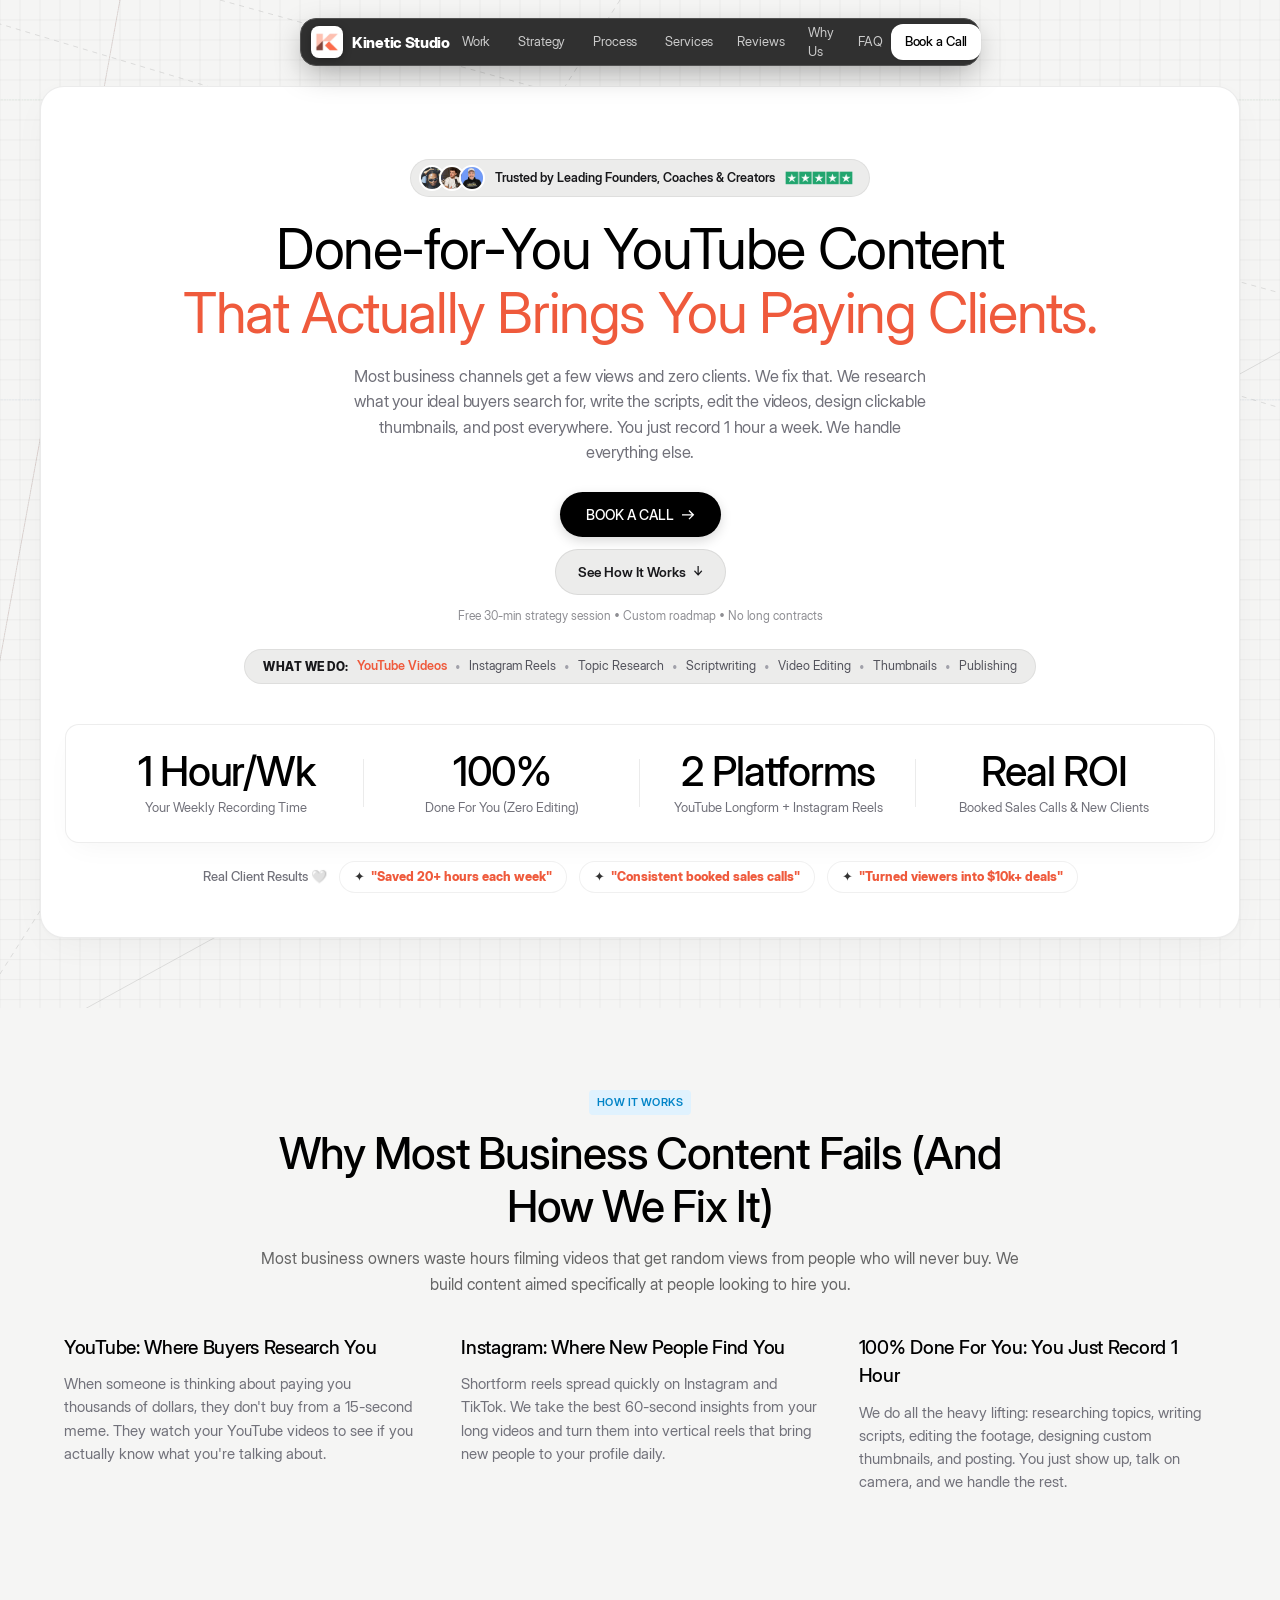
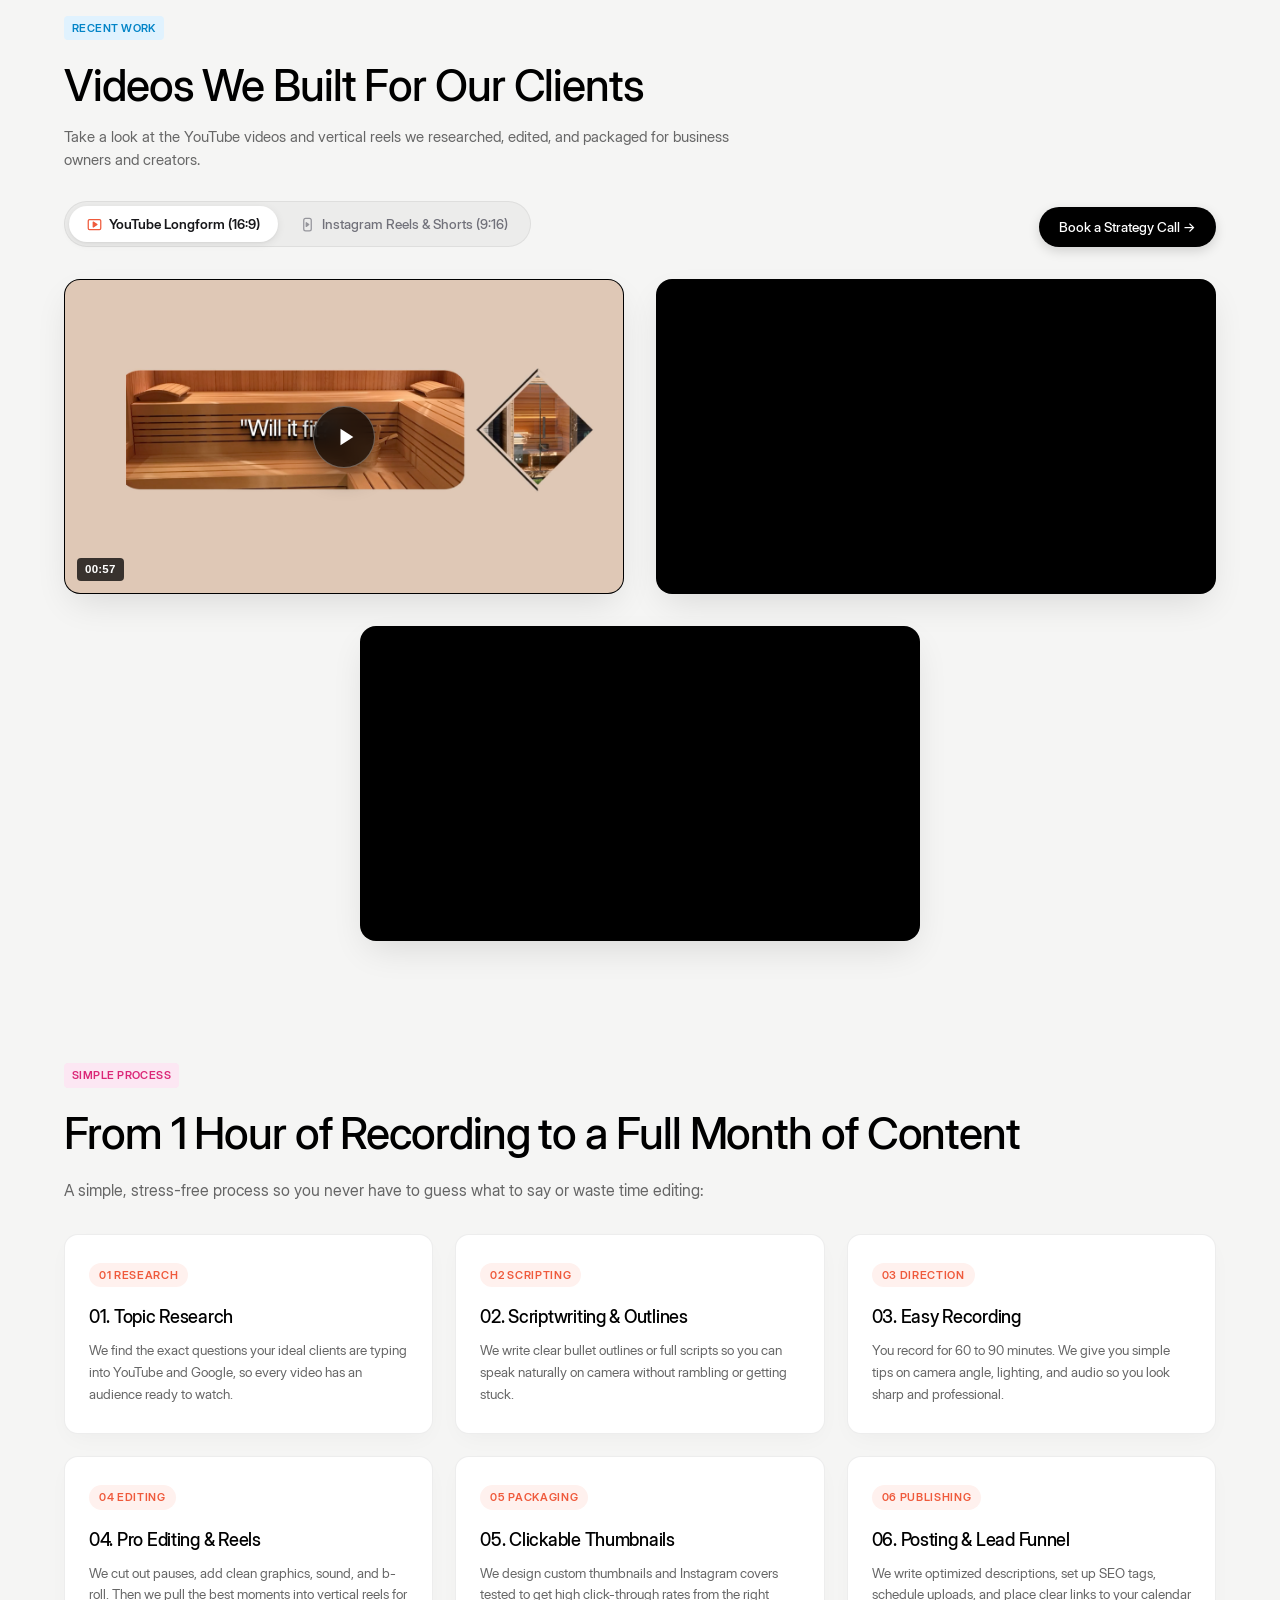
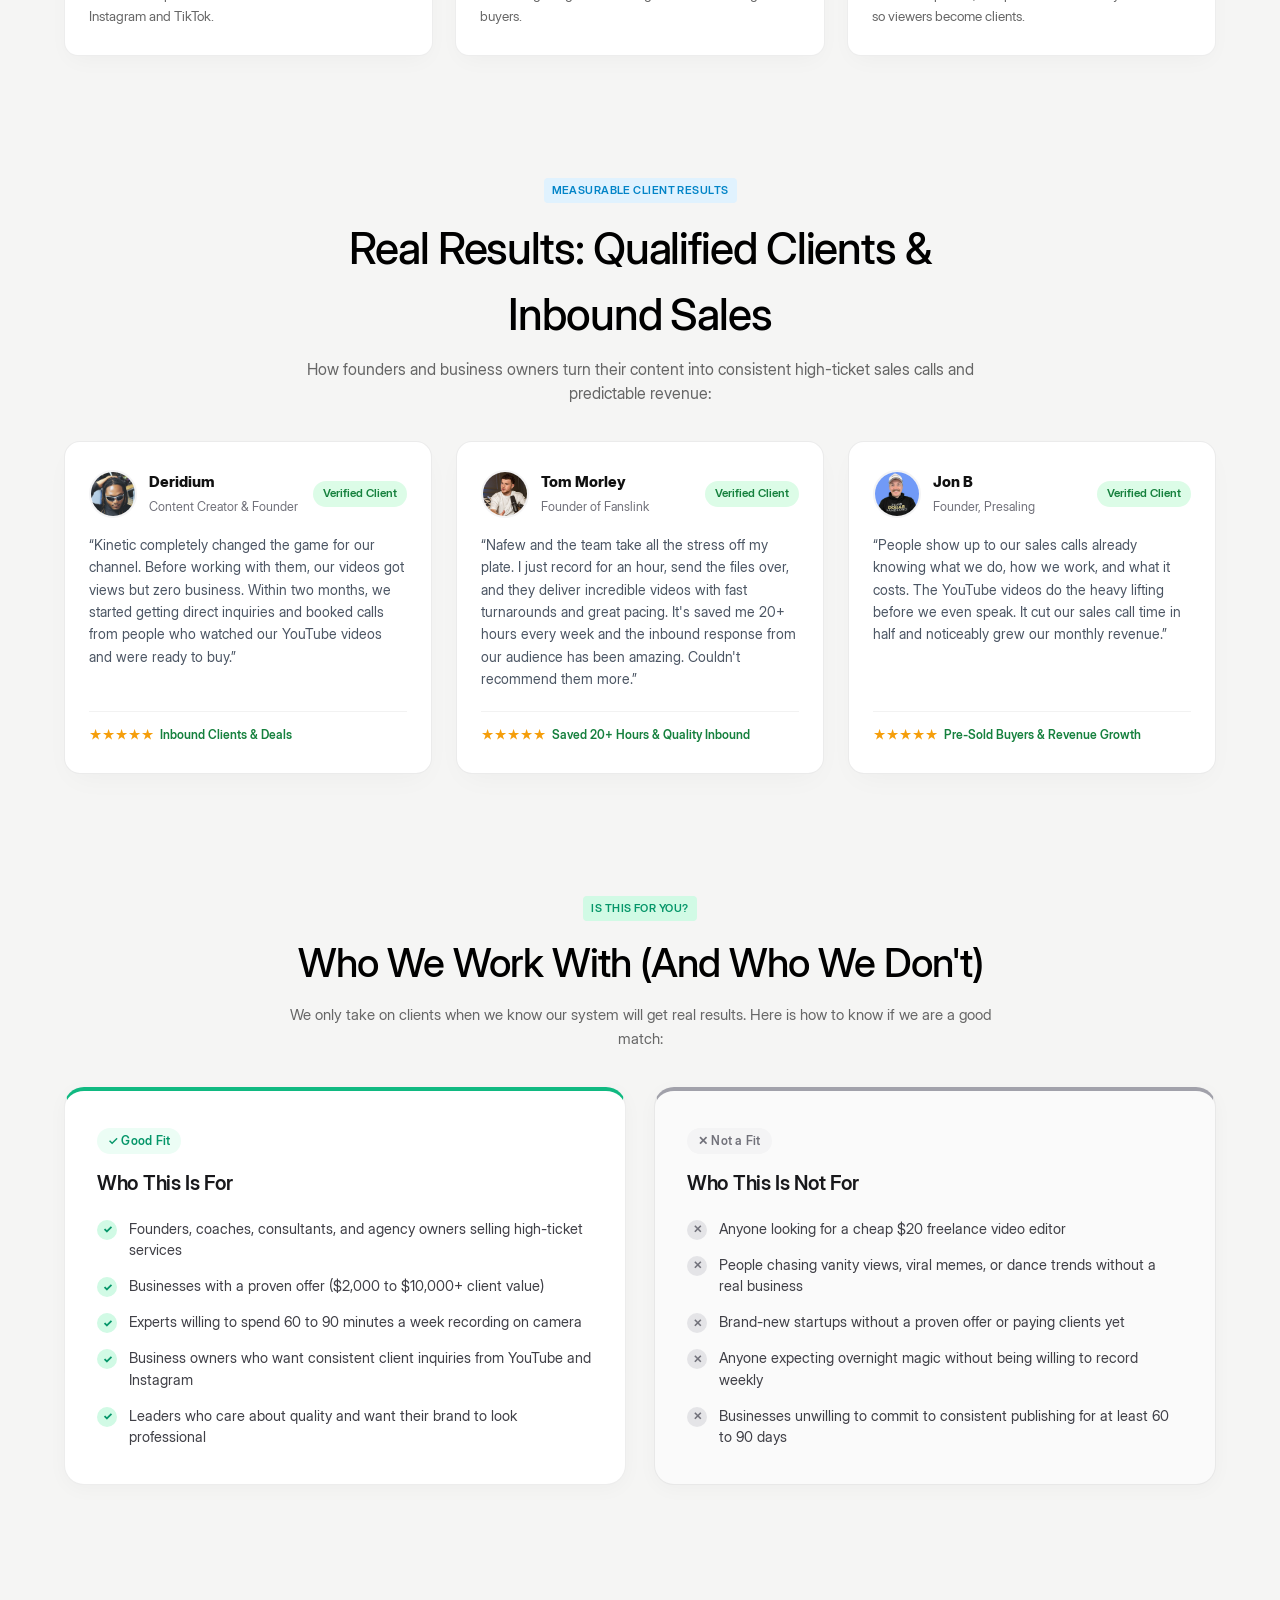
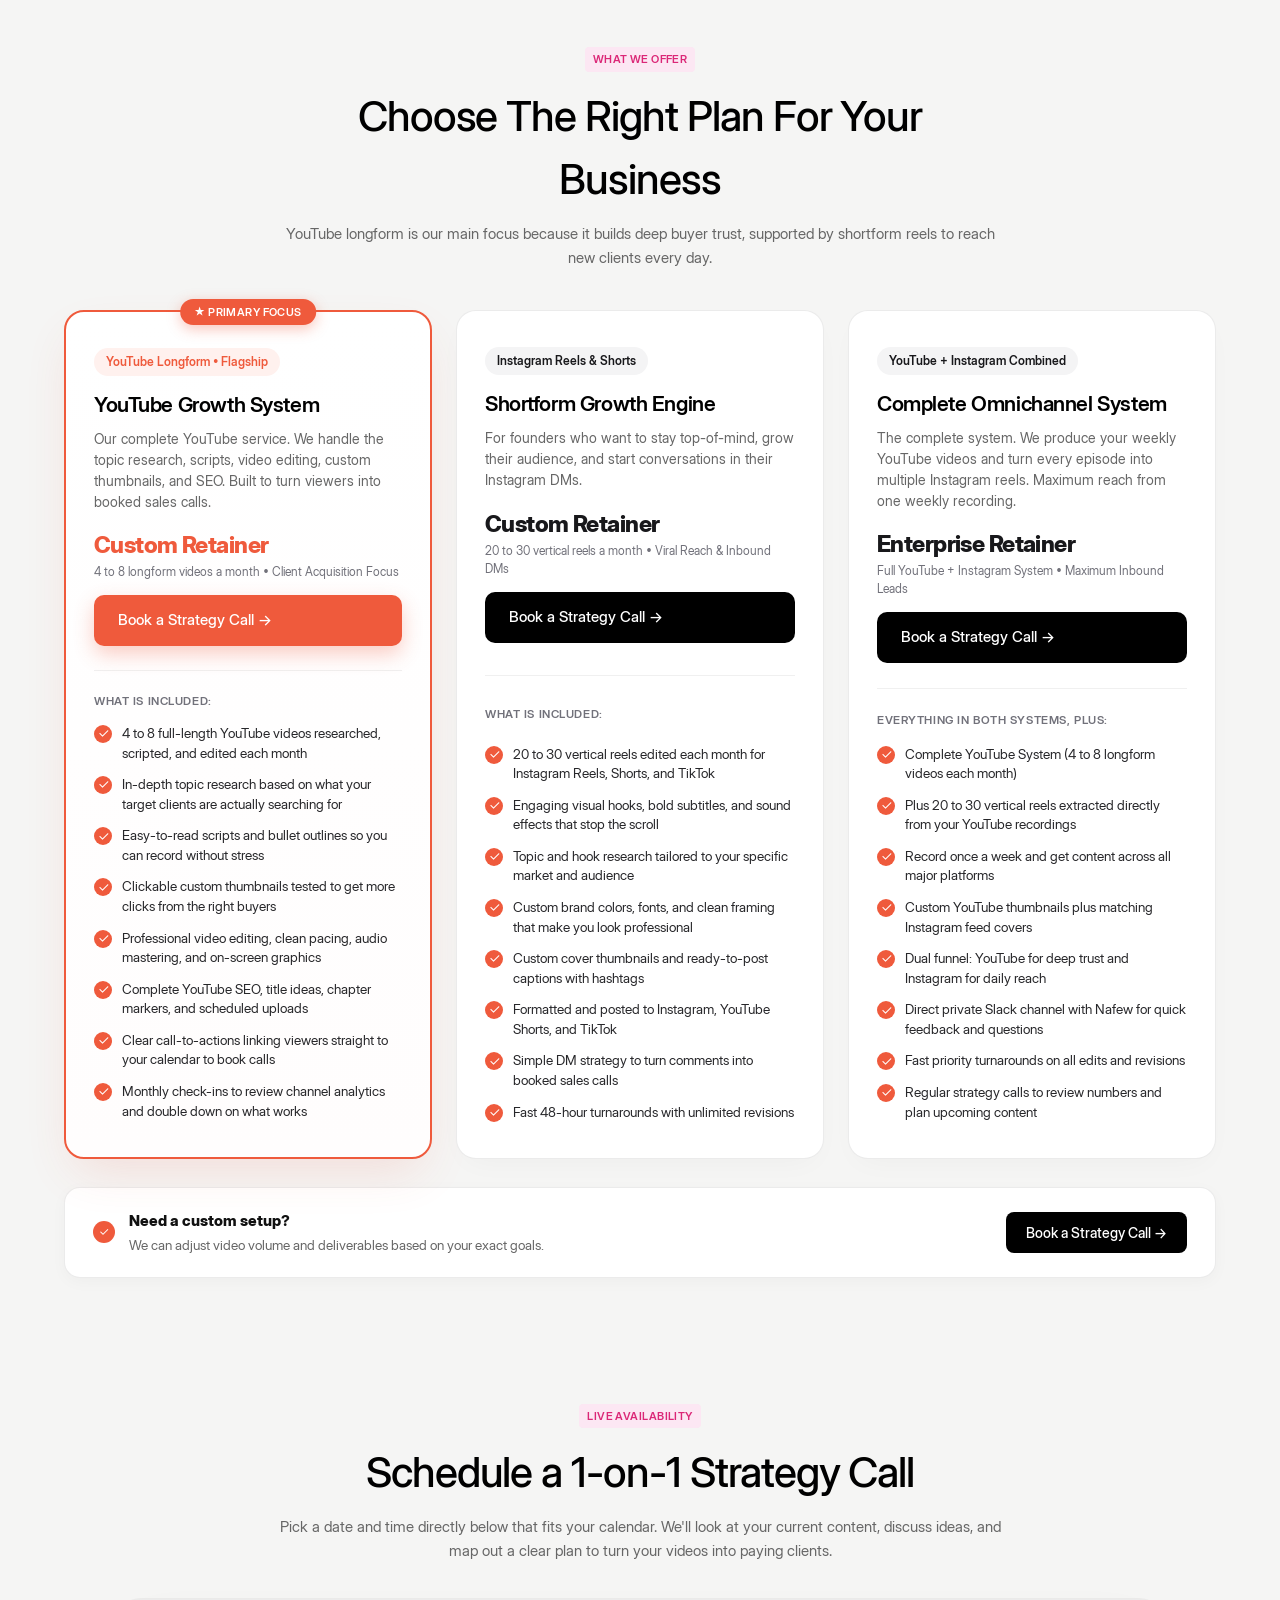
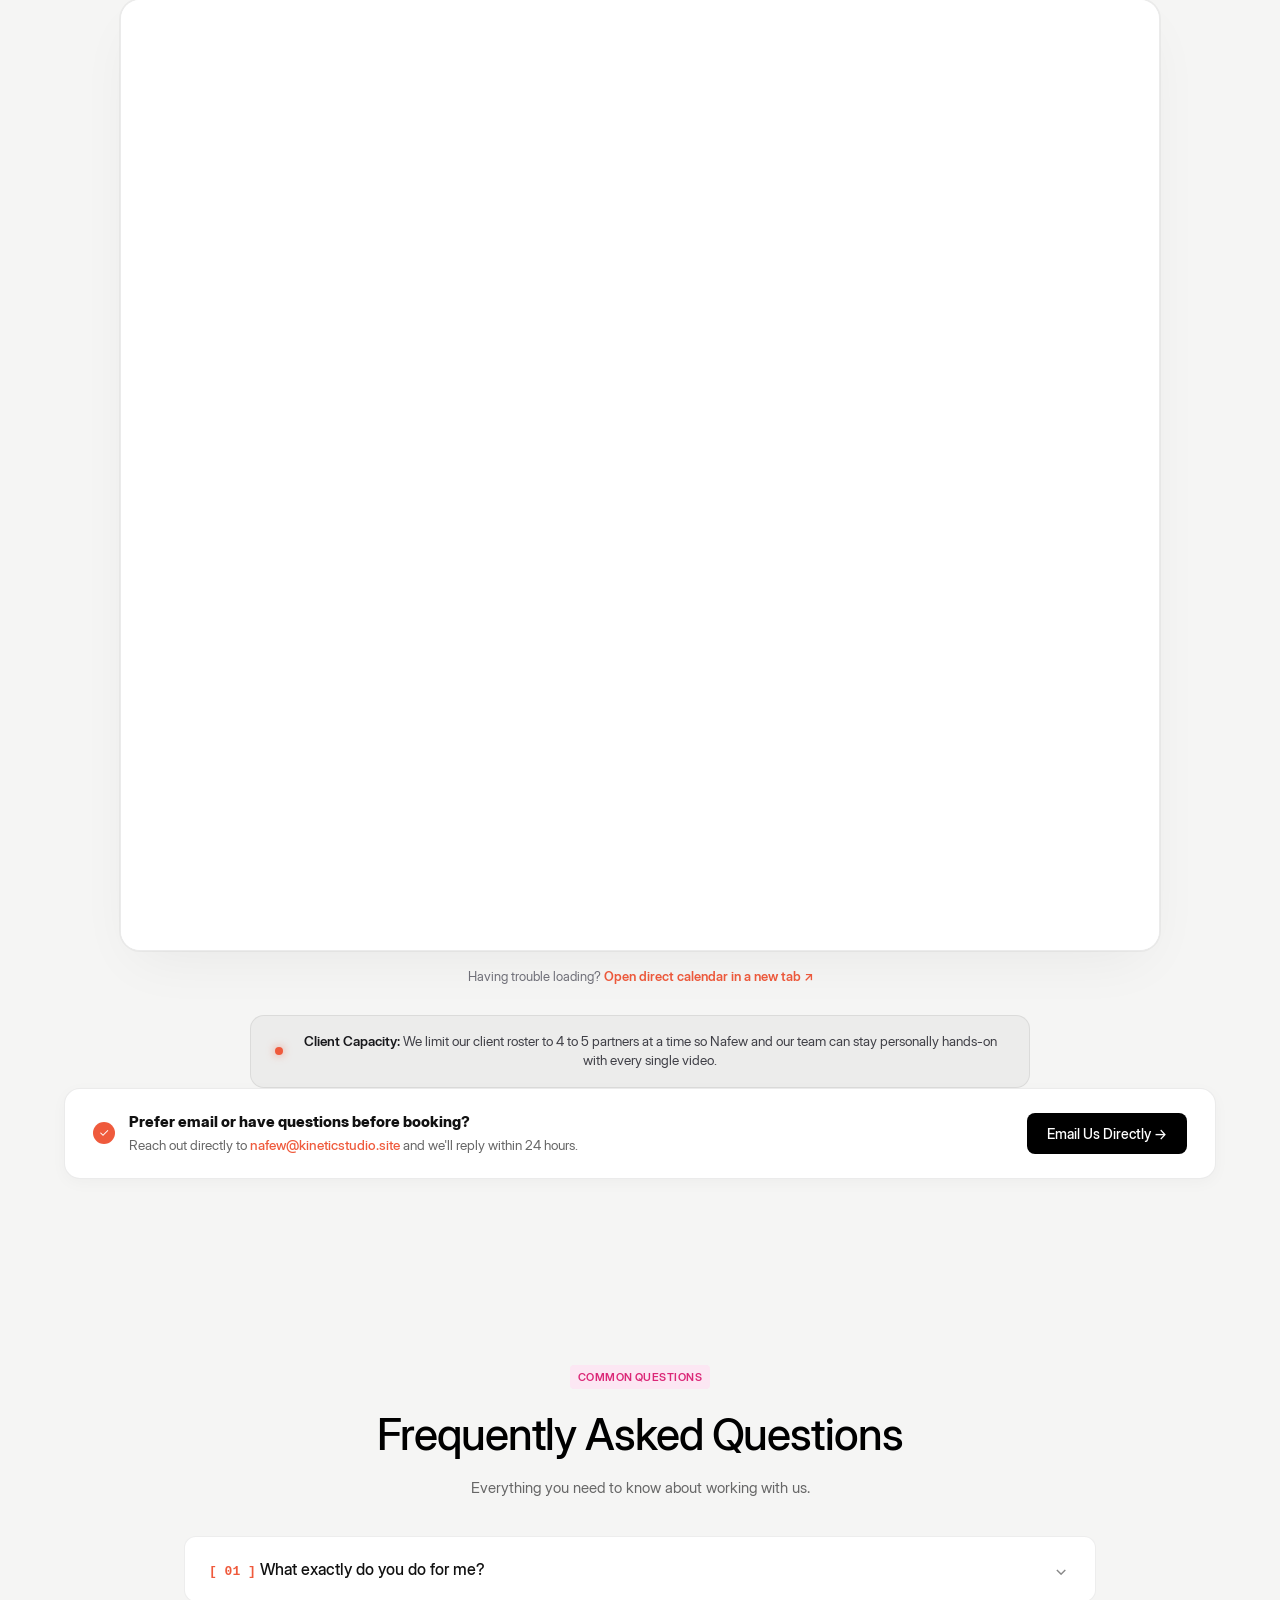
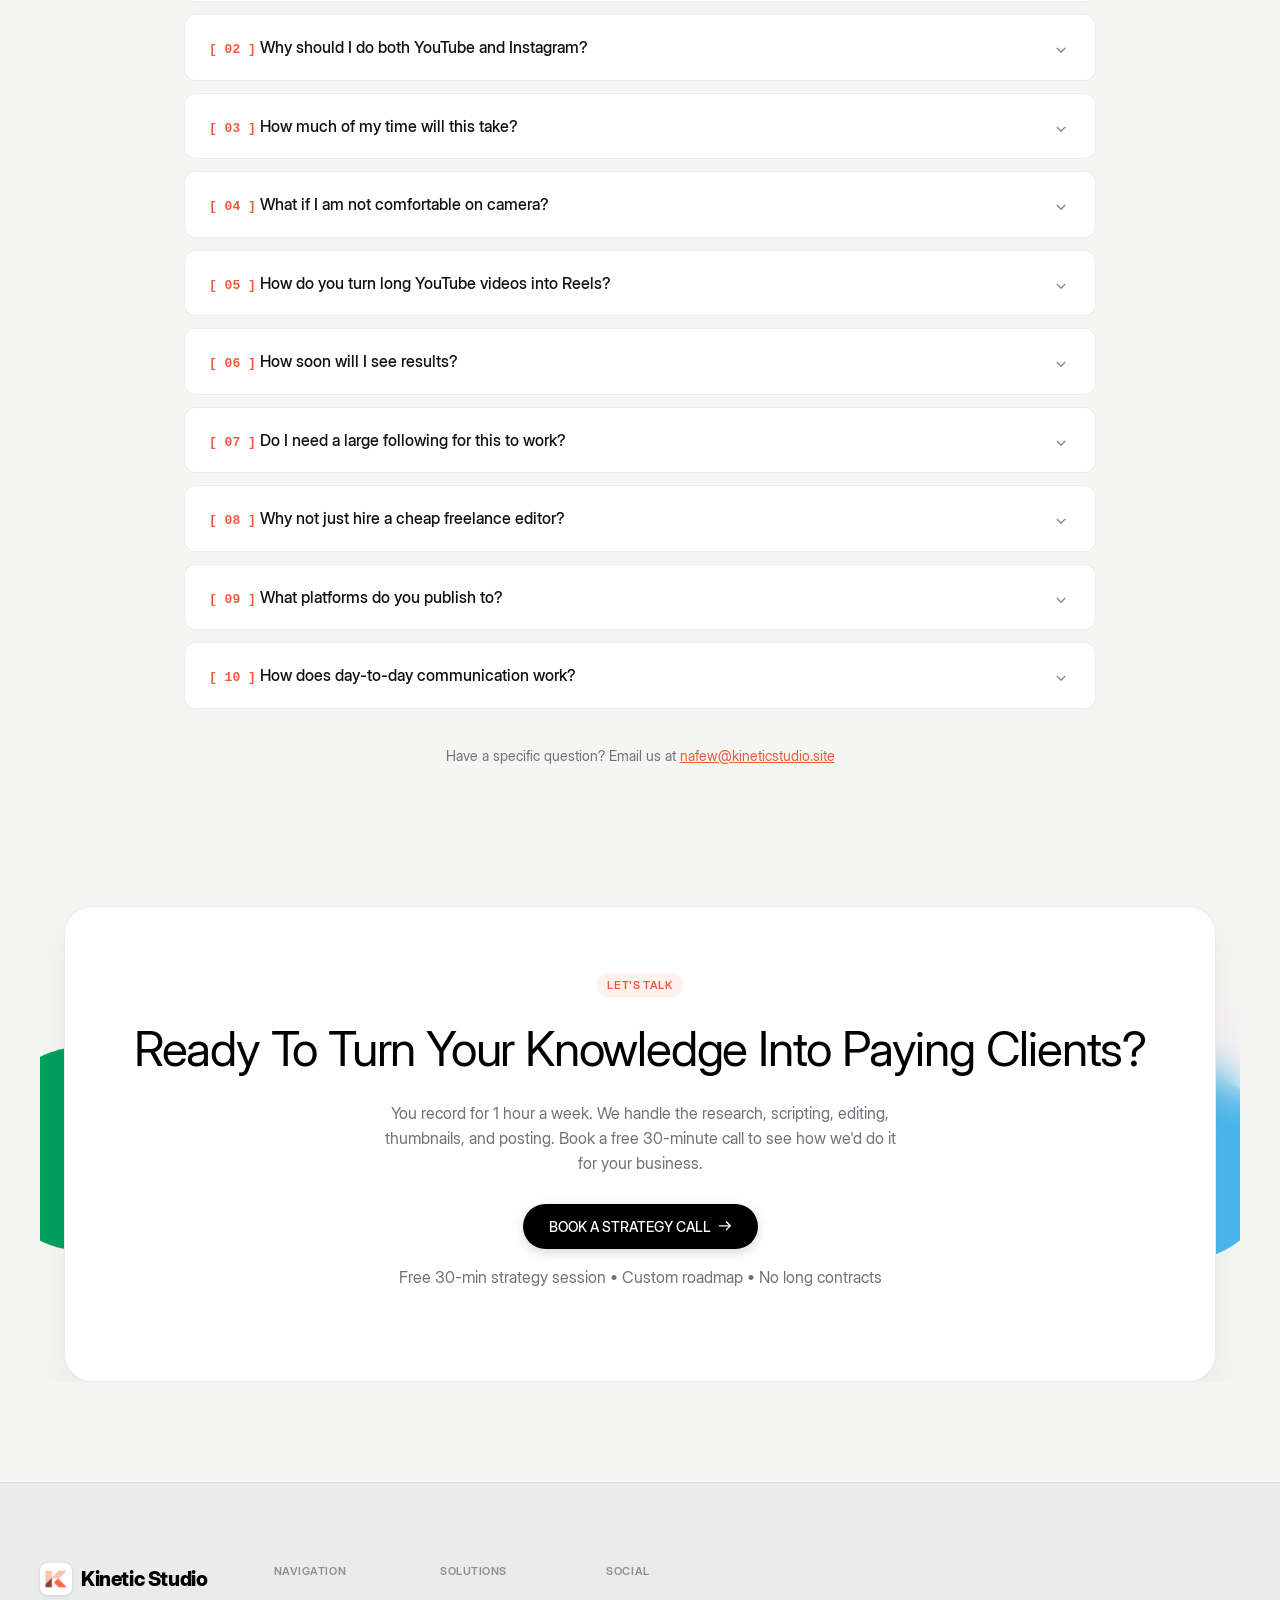
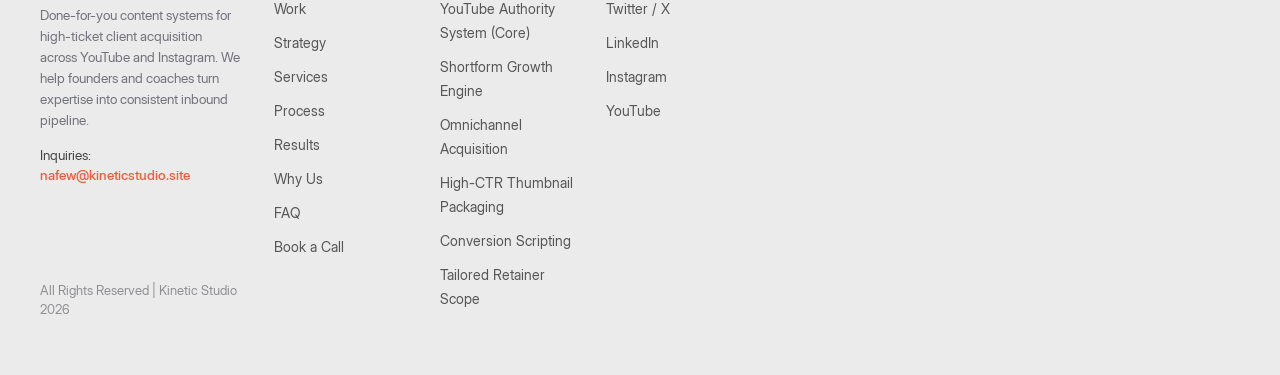
==== commit 06bdf7c4: "Remove hero VSL video embed for now" ====
--- a/index.html
+++ b/index.html
@@ -396,7 +396,9 @@
         </h1>
 
         <p class="ks-hero-sub">
-          Most business channels get a few views and zero clients. We fix that. We research what your ideal buyers search for, write the scripts, edit the videos, design clickable thumbnails, and post everywhere. You just record 1 hour a week. We handle everything else.
+          Most business channels get a few views and zero clients. We fix that. We research what your ideal buyers
+          search for, write the scripts, edit the videos, design clickable thumbnails, and post everywhere. You just
+          record 1 hour a week. We handle everything else.
         </p>
 
         <div class="ks-hero-cta-wrap"
@@ -420,7 +422,8 @@
         <div
           style="display:inline-flex; align-items:center; justify-content:center; gap:8px; margin-top:24px; flex-wrap:wrap; background:#ECECEB; border:1px solid rgba(0,0,0,0.06); padding:7px 18px; border-radius:999px;">
           <span
-            style="font-size:12px; font-weight:700; color:#18181B; text-transform:uppercase; letter-spacing:0.04em;">What We Do:</span>
+            style="font-size:12px; font-weight:700; color:#18181B; text-transform:uppercase; letter-spacing:0.04em;">What
+            We Do:</span>
           <span style="font-size:12.5px; font-weight:600; color:#EF5A3C;">YouTube Videos</span>
           <span style="color:#A1A1AA; font-size:11px;">•</span>
           <span style="font-size:12.5px; color:#52525B;">Instagram Reels</span>
@@ -437,16 +440,6 @@
         </div>
       </div>
 
-      <!-- ═══ 1165px x 567px SHOWREEL HERO VSL VIDEO EMBED ═══ -->
-      <div class="ks-hero-mockup-wrap ks-hero-vsl-wrap" id="heroShowreelWrap"
-        aria-label="Kinetic Studio Video Production Showreel & VSL">
-        <iframe id="heroVslIframe"
-          src="https://player.vimeo.com/video/1239019983?title=0&byline=0&portrait=0&badge=0&autopause=0&player_id=0&app_id=58479"
-          title="Kinetic Studio Video Production Showreel & VSL" frameborder="0"
-          allow="autoplay; fullscreen; picture-in-picture; clipboard-write; encrypted-media; web-share"
-          referrerpolicy="strict-origin-when-cross-origin" allowfullscreen loading="eager">
-        </iframe>
-      </div>
 
       <!-- ═══ METRICS STRIP & VALUE PROMISES ═══ -->
       <div class="ks-metrics-wrap">
@@ -490,22 +483,26 @@
         Why Most Business Content Fails (And How We Fix It)
       </h2>
       <p style="font-size: 16px; color: #666666; margin:0; line-height: 1.6;">
-        Most business owners waste hours filming videos that get random views from people who will never buy. We build content aimed specifically at people looking to hire you.
+        Most business owners waste hours filming videos that get random views from people who will never buy. We build
+        content aimed specifically at people looking to hire you.
       </p>
     </div>
 
     <div class="ks-pillars-grid" style="margin-bottom: 0;">
       <div class="ks-pillar-col">
         <h3>YouTube: Where Buyers Research You</h3>
-        <p>When someone is thinking about paying you thousands of dollars, they don't buy from a 15-second meme. They watch your YouTube videos to see if you actually know what you're talking about.</p>
+        <p>When someone is thinking about paying you thousands of dollars, they don't buy from a 15-second meme. They
+          watch your YouTube videos to see if you actually know what you're talking about.</p>
       </div>
       <div class="ks-pillar-col">
         <h3>Instagram: Where New People Find You</h3>
-        <p>Shortform reels spread quickly on Instagram and TikTok. We take the best 60-second insights from your long videos and turn them into vertical reels that bring new people to your profile daily.</p>
+        <p>Shortform reels spread quickly on Instagram and TikTok. We take the best 60-second insights from your long
+          videos and turn them into vertical reels that bring new people to your profile daily.</p>
       </div>
       <div class="ks-pillar-col">
         <h3>100% Done For You: You Just Record 1 Hour</h3>
-        <p>We do all the heavy lifting: researching topics, writing scripts, editing the footage, designing custom thumbnails, and posting. You just show up, talk on camera, and we handle the rest.</p>
+        <p>We do all the heavy lifting: researching topics, writing scripts, editing the footage, designing custom
+          thumbnails, and posting. You just show up, talk on camera, and we handle the rest.</p>
       </div>
     </div>
   </section>
@@ -521,7 +518,8 @@
         <h2 style="font-size: clamp(28px, 3.5vw, 44px); font-weight: 500; letter-spacing: -0.025em; margin:0 0 8px 0;">
           Videos We Built For Our Clients</h2>
         <p style="font-size: 15px; color: #666666; max-width: 680px; margin:0 0 16px 0;">
-          Take a look at the YouTube videos and vertical reels we researched, edited, and packaged for business owners and creators.
+          Take a look at the YouTube videos and vertical reels we researched, edited, and packaged for business owners
+          and creators.
         </p>
 
         <!-- Filter Tabs -->
@@ -618,37 +616,43 @@
         <div class="ks-process-card">
           <span class="ks-process-step-badge">01 Research</span>
           <h3>01. Topic Research</h3>
-          <p>We find the exact questions your ideal clients are typing into YouTube and Google, so every video has an audience ready to watch.</p>
+          <p>We find the exact questions your ideal clients are typing into YouTube and Google, so every video has an
+            audience ready to watch.</p>
         </div>
 
         <div class="ks-process-card">
           <span class="ks-process-step-badge">02 Scripting</span>
           <h3>02. Scriptwriting & Outlines</h3>
-          <p>We write clear bullet outlines or full scripts so you can speak naturally on camera without rambling or getting stuck.</p>
+          <p>We write clear bullet outlines or full scripts so you can speak naturally on camera without rambling or
+            getting stuck.</p>
         </div>
 
         <div class="ks-process-card">
           <span class="ks-process-step-badge">03 Direction</span>
           <h3>03. Easy Recording</h3>
-          <p>You record for 60 to 90 minutes. We give you simple tips on camera angle, lighting, and audio so you look sharp and professional.</p>
+          <p>You record for 60 to 90 minutes. We give you simple tips on camera angle, lighting, and audio so you look
+            sharp and professional.</p>
         </div>
 
         <div class="ks-process-card">
           <span class="ks-process-step-badge">04 Editing</span>
           <h3>04. Pro Editing & Reels</h3>
-          <p>We cut out pauses, add clean graphics, sound, and b-roll. Then we pull the best moments into vertical reels for Instagram and TikTok.</p>
+          <p>We cut out pauses, add clean graphics, sound, and b-roll. Then we pull the best moments into vertical reels
+            for Instagram and TikTok.</p>
         </div>
 
         <div class="ks-process-card">
           <span class="ks-process-step-badge">05 Packaging</span>
           <h3>05. Clickable Thumbnails</h3>
-          <p>We design custom thumbnails and Instagram covers tested to get high click-through rates from the right buyers.</p>
+          <p>We design custom thumbnails and Instagram covers tested to get high click-through rates from the right
+            buyers.</p>
         </div>
 
         <div class="ks-process-card">
           <span class="ks-process-step-badge">06 Publishing</span>
           <h3>06. Posting & Lead Funnel</h3>
-          <p>We write optimized descriptions, set up SEO tags, schedule uploads, and place clear links to your calendar so viewers become clients.</p>
+          <p>We write optimized descriptions, set up SEO tags, schedule uploads, and place clear links to your calendar
+            so viewers become clients.</p>
         </div>
       </div>
     </div>
@@ -660,13 +664,15 @@
        ══════════════════════════════════════════════════════════════════ -->
   <section class="ks-section" id="reviews" style="padding-top:40px;">
     <div style="text-align: center; max-width: 720px; margin: 0 auto 36px auto;">
-      <span class="ks-card-badge badge-mail" style="margin-bottom:12px; display:inline-block;">Measurable Client Results</span>
+      <span class="ks-card-badge badge-mail" style="margin-bottom:12px; display:inline-block;">Measurable Client
+        Results</span>
       <h2
         style="font-size: clamp(28px, 3.5vw, 44px); font-weight: 500; letter-spacing: -0.025em; margin:0 0 10px 0; color: #000000;">
         Real Results: Qualified Clients & Inbound Sales
       </h2>
       <p style="font-size: 16px; color: #666666; margin: 0;">
-        How founders and business owners turn their content into consistent high-ticket sales calls and predictable revenue:
+        How founders and business owners turn their content into consistent high-ticket sales calls and predictable
+        revenue:
       </p>
     </div>
 
@@ -689,7 +695,9 @@
               Client</span>
           </div>
           <p style="font-size: 14px; color: #4B5563; line-height: 1.6; margin: 0;">
-            “Kinetic completely changed the game for our channel. Before working with them, our videos got views but zero business. Within two months, we started getting direct inquiries and booked calls from people who watched our YouTube videos and were ready to buy.”
+            “Kinetic completely changed the game for our channel. Before working with them, our videos got views but
+            zero business. Within two months, we started getting direct inquiries and booked calls from people who
+            watched our YouTube videos and were ready to buy.”
           </p>
         </div>
         <div
@@ -717,7 +725,9 @@
               Client</span>
           </div>
           <p style="font-size: 14px; color: #4B5563; line-height: 1.6; margin: 0;">
-            “Nafew and the team take all the stress off my plate. I just record for an hour, send the files over, and they deliver incredible videos with fast turnarounds and great pacing. It's saved me 20+ hours every week and the inbound response from our audience has been amazing. Couldn't recommend them more.”
+            “Nafew and the team take all the stress off my plate. I just record for an hour, send the files over, and
+            they deliver incredible videos with fast turnarounds and great pacing. It's saved me 20+ hours every week
+            and the inbound response from our audience has been amazing. Couldn't recommend them more.”
           </p>
         </div>
         <div
@@ -745,7 +755,9 @@
               Client</span>
           </div>
           <p style="font-size: 14px; color: #4B5563; line-height: 1.6; margin: 0;">
-            “People show up to our sales calls already knowing what we do, how we work, and what it costs. The YouTube videos do the heavy lifting before we even speak. It cut our sales call time in half and noticeably grew our monthly revenue.”
+            “People show up to our sales calls already knowing what we do, how we work, and what it costs. The YouTube
+            videos do the heavy lifting before we even speak. It cut our sales call time in half and noticeably grew our
+            monthly revenue.”
           </p>
         </div>
         <div
@@ -763,13 +775,15 @@
   <section class="ks-section" id="qualification" style="padding-top:40px;">
     <div class="ks-fit-sec" style="margin-top:0;">
       <div style="text-align:center; max-width:720px; margin:0 auto 36px auto;">
-        <span class="ks-card-badge badge-drive" style="margin-bottom:12px; display:inline-block;">Is This For You?</span>
+        <span class="ks-card-badge badge-drive" style="margin-bottom:12px; display:inline-block;">Is This For
+          You?</span>
         <h2
           style="font-size: clamp(26px, 3.5vw, 40px); font-weight: 500; letter-spacing: -0.025em; margin:0 0 10px 0; color:#000;">
           Who We Work With (And Who We Don't)
         </h2>
         <p style="font-size: 15px; color: #666666; margin:0; line-height: 1.6;">
-          We only take on clients when we know our system will get real results. Here is how to know if we are a good match:
+          We only take on clients when we know our system will get real results. Here is how to know if we are a good
+          match:
         </p>
       </div>
 
@@ -845,7 +859,8 @@
         Choose The Right Plan For Your Business
       </h2>
       <p style="font-size:15px; color:#666666; margin:0; line-height: 1.6;">
-        YouTube longform is our main focus because it builds deep buyer trust, supported by shortform reels to reach new clients every day.
+        YouTube longform is our main focus because it builds deep buyer trust, supported by shortform reels to reach new
+        clients every day.
       </p>
     </div>
 
@@ -858,7 +873,8 @@
           <div class="ks-package-badge ks-badge-featured">YouTube Longform • Flagship</div>
           <h3 class="ks-package-title">YouTube Growth System</h3>
           <p class="ks-package-desc">
-            Our complete YouTube service. We handle the topic research, scripts, video editing, custom thumbnails, and SEO. Built to turn viewers into booked sales calls.
+            Our complete YouTube service. We handle the topic research, scripts, video editing, custom thumbnails, and
+            SEO. Built to turn viewers into booked sales calls.
           </p>
           <div class="ks-package-price-wrap">
             <div class="ks-package-price" style="color:#EF5A3C; font-size:23px; font-weight:700;">Custom Retainer</div>
@@ -871,14 +887,22 @@
         <div class="ks-package-divider"></div>
         <div class="ks-package-features-title">What is included:</div>
         <ul class="ks-package-features">
-          <li><span class="ks-pricing-check" style="background:#EF5A3C;">✓</span><span>4 to 8 full-length YouTube videos researched, scripted, and edited each month</span></li>
-          <li><span class="ks-pricing-check" style="background:#EF5A3C;">✓</span><span>In-depth topic research based on what your target clients are actually searching for</span></li>
-          <li><span class="ks-pricing-check" style="background:#EF5A3C;">✓</span><span>Easy-to-read scripts and bullet outlines so you can record without stress</span></li>
-          <li><span class="ks-pricing-check" style="background:#EF5A3C;">✓</span><span>Clickable custom thumbnails tested to get more clicks from the right buyers</span></li>
-          <li><span class="ks-pricing-check" style="background:#EF5A3C;">✓</span><span>Professional video editing, clean pacing, audio mastering, and on-screen graphics</span></li>
-          <li><span class="ks-pricing-check" style="background:#EF5A3C;">✓</span><span>Complete YouTube SEO, title ideas, chapter markers, and scheduled uploads</span></li>
-          <li><span class="ks-pricing-check" style="background:#EF5A3C;">✓</span><span>Clear call-to-actions linking viewers straight to your calendar to book calls</span></li>
-          <li><span class="ks-pricing-check" style="background:#EF5A3C;">✓</span><span>Monthly check-ins to review channel analytics and double down on what works</span></li>
+          <li><span class="ks-pricing-check" style="background:#EF5A3C;">✓</span><span>4 to 8 full-length YouTube videos
+              researched, scripted, and edited each month</span></li>
+          <li><span class="ks-pricing-check" style="background:#EF5A3C;">✓</span><span>In-depth topic research based on
+              what your target clients are actually searching for</span></li>
+          <li><span class="ks-pricing-check" style="background:#EF5A3C;">✓</span><span>Easy-to-read scripts and bullet
+              outlines so you can record without stress</span></li>
+          <li><span class="ks-pricing-check" style="background:#EF5A3C;">✓</span><span>Clickable custom thumbnails
+              tested to get more clicks from the right buyers</span></li>
+          <li><span class="ks-pricing-check" style="background:#EF5A3C;">✓</span><span>Professional video editing, clean
+              pacing, audio mastering, and on-screen graphics</span></li>
+          <li><span class="ks-pricing-check" style="background:#EF5A3C;">✓</span><span>Complete YouTube SEO, title
+              ideas, chapter markers, and scheduled uploads</span></li>
+          <li><span class="ks-pricing-check" style="background:#EF5A3C;">✓</span><span>Clear call-to-actions linking
+              viewers straight to your calendar to book calls</span></li>
+          <li><span class="ks-pricing-check" style="background:#EF5A3C;">✓</span><span>Monthly check-ins to review
+              channel analytics and double down on what works</span></li>
         </ul>
       </div>
 
@@ -888,7 +912,8 @@
           <div class="ks-package-badge">Instagram Reels & Shorts</div>
           <h3 class="ks-package-title">Shortform Growth Engine</h3>
           <p class="ks-package-desc">
-            For founders who want to stay top-of-mind, grow their audience, and start conversations in their Instagram DMs.
+            For founders who want to stay top-of-mind, grow their audience, and start conversations in their Instagram
+            DMs.
           </p>
           <div class="ks-package-price-wrap">
             <div class="ks-package-price" style="font-size:23px; font-weight:700; color:#18181B;">Custom Retainer</div>
@@ -901,13 +926,20 @@
         <div class="ks-package-divider"></div>
         <div class="ks-package-features-title">What is included:</div>
         <ul class="ks-package-features">
-          <li><span class="ks-pricing-check">✓</span><span>20 to 30 vertical reels edited each month for Instagram Reels, Shorts, and TikTok</span></li>
-          <li><span class="ks-pricing-check">✓</span><span>Engaging visual hooks, bold subtitles, and sound effects that stop the scroll</span></li>
-          <li><span class="ks-pricing-check">✓</span><span>Topic and hook research tailored to your specific market and audience</span></li>
-          <li><span class="ks-pricing-check">✓</span><span>Custom brand colors, fonts, and clean framing that make you look professional</span></li>
-          <li><span class="ks-pricing-check">✓</span><span>Custom cover thumbnails and ready-to-post captions with hashtags</span></li>
-          <li><span class="ks-pricing-check">✓</span><span>Formatted and posted to Instagram, YouTube Shorts, and TikTok</span></li>
-          <li><span class="ks-pricing-check">✓</span><span>Simple DM strategy to turn comments into booked sales calls</span></li>
+          <li><span class="ks-pricing-check">✓</span><span>20 to 30 vertical reels edited each month for Instagram
+              Reels, Shorts, and TikTok</span></li>
+          <li><span class="ks-pricing-check">✓</span><span>Engaging visual hooks, bold subtitles, and sound effects that
+              stop the scroll</span></li>
+          <li><span class="ks-pricing-check">✓</span><span>Topic and hook research tailored to your specific market and
+              audience</span></li>
+          <li><span class="ks-pricing-check">✓</span><span>Custom brand colors, fonts, and clean framing that make you
+              look professional</span></li>
+          <li><span class="ks-pricing-check">✓</span><span>Custom cover thumbnails and ready-to-post captions with
+              hashtags</span></li>
+          <li><span class="ks-pricing-check">✓</span><span>Formatted and posted to Instagram, YouTube Shorts, and
+              TikTok</span></li>
+          <li><span class="ks-pricing-check">✓</span><span>Simple DM strategy to turn comments into booked sales
+              calls</span></li>
           <li><span class="ks-pricing-check">✓</span><span>Fast 48-hour turnarounds with unlimited revisions</span></li>
         </ul>
       </div>
@@ -918,10 +950,12 @@
           <div class="ks-package-badge">YouTube + Instagram Combined</div>
           <h3 class="ks-package-title">Complete Omnichannel System</h3>
           <p class="ks-package-desc">
-            The complete system. We produce your weekly YouTube videos and turn every episode into multiple Instagram reels. Maximum reach from one weekly recording.
+            The complete system. We produce your weekly YouTube videos and turn every episode into multiple Instagram
+            reels. Maximum reach from one weekly recording.
           </p>
           <div class="ks-package-price-wrap">
-            <div class="ks-package-price" style="font-size:23px; font-weight:700; color:#18181B;">Enterprise Retainer</div>
+            <div class="ks-package-price" style="font-size:23px; font-weight:700; color:#18181B;">Enterprise Retainer
+            </div>
             <div class="ks-package-note">Full YouTube + Instagram System • Maximum Inbound Leads</div>
           </div>
           <a href="#book-call" class="ks-pricing-cta">
@@ -931,14 +965,22 @@
         <div class="ks-package-divider"></div>
         <div class="ks-package-features-title">Everything in both systems, plus:</div>
         <ul class="ks-package-features">
-          <li><span class="ks-pricing-check">✓</span><span>Complete YouTube System (4 to 8 longform videos each month)</span></li>
-          <li><span class="ks-pricing-check">✓</span><span>Plus 20 to 30 vertical reels extracted directly from your YouTube recordings</span></li>
-          <li><span class="ks-pricing-check">✓</span><span>Record once a week and get content across all major platforms</span></li>
-          <li><span class="ks-pricing-check">✓</span><span>Custom YouTube thumbnails plus matching Instagram feed covers</span></li>
-          <li><span class="ks-pricing-check">✓</span><span>Dual funnel: YouTube for deep trust and Instagram for daily reach</span></li>
-          <li><span class="ks-pricing-check">✓</span><span>Direct private Slack channel with Nafew for quick feedback and questions</span></li>
-          <li><span class="ks-pricing-check">✓</span><span>Fast priority turnarounds on all edits and revisions</span></li>
-          <li><span class="ks-pricing-check">✓</span><span>Regular strategy calls to review numbers and plan upcoming content</span></li>
+          <li><span class="ks-pricing-check">✓</span><span>Complete YouTube System (4 to 8 longform videos each
+              month)</span></li>
+          <li><span class="ks-pricing-check">✓</span><span>Plus 20 to 30 vertical reels extracted directly from your
+              YouTube recordings</span></li>
+          <li><span class="ks-pricing-check">✓</span><span>Record once a week and get content across all major
+              platforms</span></li>
+          <li><span class="ks-pricing-check">✓</span><span>Custom YouTube thumbnails plus matching Instagram feed
+              covers</span></li>
+          <li><span class="ks-pricing-check">✓</span><span>Dual funnel: YouTube for deep trust and Instagram for daily
+              reach</span></li>
+          <li><span class="ks-pricing-check">✓</span><span>Direct private Slack channel with Nafew for quick feedback
+              and questions</span></li>
+          <li><span class="ks-pricing-check">✓</span><span>Fast priority turnarounds on all edits and revisions</span>
+          </li>
+          <li><span class="ks-pricing-check">✓</span><span>Regular strategy calls to review numbers and plan upcoming
+              content</span></li>
         </ul>
       </div>
     </div>
@@ -949,7 +991,8 @@
         <span class="ks-pricing-check" style="width:22px; height:22px; font-size:12px;">✓</span>
         <div>
           <strong style="color:#111111; font-size:15px; display:block;">Need a custom setup?</strong>
-          <span style="color:#666666; font-size:13.5px; display:block; margin-top:2px;">We can adjust video volume and deliverables based on your exact goals.</span>
+          <span style="color:#666666; font-size:13.5px; display:block; margin-top:2px;">We can adjust video volume and
+            deliverables based on your exact goals.</span>
         </div>
       </div>
       <a href="#book-call" class="ks-pricing-chat-btn">
@@ -963,13 +1006,15 @@
        ══════════════════════════════════════════════════════════════════ -->
   <section class="ks-pricing-sec" id="book-call" style="padding-top:20px;">
     <div style="text-align:center; max-width:740px; margin:0 auto 36px auto;">
-      <span class="ks-card-badge badge-calendar" style="margin-bottom:12px; display:inline-block;">Live Availability</span>
+      <span class="ks-card-badge badge-calendar" style="margin-bottom:12px; display:inline-block;">Live
+        Availability</span>
       <h2
         style="font-size: clamp(26px, 4vw, 42px); font-weight: 500; letter-spacing: -0.025em; margin:0 0 12px 0; color:#000;">
         Schedule a 1-on-1 Strategy Call
       </h2>
       <p style="font-size:15px; color:#666666; margin:0; line-height: 1.6;">
-        Pick a date and time directly below that fits your calendar. We'll look at your current content, discuss ideas, and map out a clear plan to turn your videos into paying clients.
+        Pick a date and time directly below that fits your calendar. We'll look at your current content, discuss ideas,
+        and map out a clear plan to turn your videos into paying clients.
       </p>
     </div>
 
@@ -991,7 +1036,8 @@
     <div class="ks-scarcity-card" style="margin-top:28px;">
       <span class="ks-scarcity-dot"></span>
       <span class="ks-scarcity-text">
-        <strong>Client Capacity:</strong> We limit our client roster to 4 to 5 partners at a time so Nafew and our team can stay personally hands-on with every single video.
+        <strong>Client Capacity:</strong> We limit our client roster to 4 to 5 partners at a time so Nafew and our team
+        can stay personally hands-on with every single video.
       </span>
     </div>
 
@@ -1000,7 +1046,8 @@
       <div class="ks-pricing-bottom-left">
         <span class="ks-pricing-check" style="width:22px; height:22px; font-size:12px;">✓</span>
         <div>
-          <strong style="color:#111111; font-size:15px; display:block;">Prefer email or have questions before booking?</strong>
+          <strong style="color:#111111; font-size:15px; display:block;">Prefer email or have questions before
+            booking?</strong>
           <span style="color:#666666; font-size:13.5px; display:block; margin-top:2px;">Reach out directly to <a
               href="mailto:nafew@kineticstudio.site"
               style="color:#EF5A3C; text-decoration:none; font-weight:500;">nafew@kineticstudio.site</a> and we'll
@@ -1018,7 +1065,8 @@
        ══════════════════════════════════════════════════════════════════ -->
   <section class="ks-faq-sec" id="faq">
     <div style="text-align:center; max-width:700px; margin:0 auto 36px auto;">
-      <span class="ks-card-badge badge-calendar" style="margin-bottom:12px; display:inline-block;">Common Questions</span>
+      <span class="ks-card-badge badge-calendar" style="margin-bottom:12px; display:inline-block;">Common
+        Questions</span>
       <h2
         style="font-size: clamp(28px, 3.5vw, 44px); font-weight: 500; letter-spacing: -0.025em; margin:0 0 10px 0; color:#000;">
         Frequently Asked Questions</h2>
@@ -1033,7 +1081,9 @@
           <span class="ks-faq-chevron">⌄</span>
         </button>
         <div class="ks-faq-answer">
-          We handle the entire content process: we research winning topics, write easy-to-read scripts, edit the videos, design custom thumbnails, and post them. You just record for about 1 hour a week. We take care of everything else.
+          We handle the entire content process: we research winning topics, write easy-to-read scripts, edit the videos,
+          design custom thumbnails, and post them. You just record for about 1 hour a week. We take care of everything
+          else.
         </div>
       </div>
 
@@ -1044,7 +1094,9 @@
           <span class="ks-faq-chevron">⌄</span>
         </button>
         <div class="ks-faq-answer">
-          They do two different jobs. YouTube is where people watch 10 to 20 minute videos and really get to trust you before hiring you. Instagram is where new people discover you quickly through short reels. Combining them gives you both reach and trust without recording twice.
+          They do two different jobs. YouTube is where people watch 10 to 20 minute videos and really get to trust you
+          before hiring you. Instagram is where new people discover you quickly through short reels. Combining them
+          gives you both reach and trust without recording twice.
         </div>
       </div>
 
@@ -1055,7 +1107,9 @@
           <span class="ks-faq-chevron">⌄</span>
         </button>
         <div class="ks-faq-answer">
-          About 60 to 90 minutes a week to record. Or, if you prefer, you can batch-record for a few hours once a month. We extract multiple reels directly from your long videos, so you get a full month of content from minimal recording.
+          About 60 to 90 minutes a week to record. Or, if you prefer, you can batch-record for a few hours once a month.
+          We extract multiple reels directly from your long videos, so you get a full month of content from minimal
+          recording.
         </div>
       </div>
 
@@ -1066,7 +1120,9 @@
           <span class="ks-faq-chevron">⌄</span>
         </button>
         <div class="ks-faq-answer">
-          Most of our clients felt that way at the start. We give you easy scripts, tips on lighting and sound, and guide you on framing. Our editing team cuts out every pause, mistake, and filler word so you look natural, sharp, and confident.
+          Most of our clients felt that way at the start. We give you easy scripts, tips on lighting and sound, and
+          guide you on framing. Our editing team cuts out every pause, mistake, and filler word so you look natural,
+          sharp, and confident.
         </div>
       </div>
 
@@ -1077,7 +1133,8 @@
           <span class="ks-faq-chevron">⌄</span>
         </button>
         <div class="ks-faq-answer">
-          We find the best 30 to 60-second moments, stories, or frameworks from your long recording. Then we crop them vertically, add bold subtitles, sound effects, and custom covers so they perform well on Instagram and TikTok.
+          We find the best 30 to 60-second moments, stories, or frameworks from your long recording. Then we crop them
+          vertically, add bold subtitles, sound effects, and custom covers so they perform well on Instagram and TikTok.
         </div>
       </div>
 
@@ -1088,7 +1145,8 @@
           <span class="ks-faq-chevron">⌄</span>
         </button>
         <div class="ks-faq-answer">
-          Most clients start seeing higher engagement and their first qualified inbound inquiries within 4 to 8 weeks. Over 3 to 6 months, your videos build a compounding library that brings in clients consistently.
+          Most clients start seeing higher engagement and their first qualified inbound inquiries within 4 to 8 weeks.
+          Over 3 to 6 months, your videos build a compounding library that brings in clients consistently.
         </div>
       </div>
 
@@ -1099,7 +1157,8 @@
           <span class="ks-faq-chevron">⌄</span>
         </button>
         <div class="ks-faq-answer">
-          No. You don't need 100,000 subscribers. If you sell a high-ticket service, you only need the right decision-makers watching your videos each month to fill your calendar with booked calls.
+          No. You don't need 100,000 subscribers. If you sell a high-ticket service, you only need the right
+          decision-makers watching your videos each month to fill your calendar with booked calls.
         </div>
       </div>
 
@@ -1110,7 +1169,8 @@
           <span class="ks-faq-chevron">⌄</span>
         </button>
         <div class="ks-faq-answer">
-          A freelance editor only cuts the footage you give them. They don't research buyer questions, write scripts, test thumbnails, or care if the video brings you clients. We run the entire system so it drives real revenue.
+          A freelance editor only cuts the footage you give them. They don't research buyer questions, write scripts,
+          test thumbnails, or care if the video brings you clients. We run the entire system so it drives real revenue.
         </div>
       </div>
 
@@ -1121,7 +1181,8 @@
           <span class="ks-faq-chevron">⌄</span>
         </button>
         <div class="ks-faq-answer">
-          We focus on YouTube (Longform + Shorts) and Instagram (Reels). We can also format and publish your vertical reels to TikTok and LinkedIn for extra reach.
+          We focus on YouTube (Longform + Shorts) and Instagram (Reels). We can also format and publish your vertical
+          reels to TikTok and LinkedIn for extra reach.
         </div>
       </div>
 
@@ -1132,14 +1193,14 @@
           <span class="ks-faq-chevron">⌄</span>
         </button>
         <div class="ks-faq-answer">
-          You get a private Slack channel with Nafew and our team, along with a clean dashboard tracking every video from idea to published post. Edits and revisions are quick with 24 to 48-hour turnarounds.
+          You get a private Slack channel with Nafew and our team, along with a clean dashboard tracking every video
+          from idea to published post. Edits and revisions are quick with 24 to 48-hour turnarounds.
         </div>
       </div>
     </div>
 
     <div class="ks-faq-footer">
-      Have a specific question? Email us at <a
-        href="mailto:nafew@kineticstudio.site">nafew@kineticstudio.site</a>
+      Have a specific question? Email us at <a href="mailto:nafew@kineticstudio.site">nafew@kineticstudio.site</a>
     </div>
   </section>
 
@@ -1153,7 +1214,8 @@
     <div class="ks-community-card">
       <span class="ks-process-step-badge" style="margin: 0 auto 16px auto;">Let's Talk</span>
       <h2>Ready To Turn Your Knowledge Into Paying Clients?</h2>
-      <p>You record for 1 hour a week. We handle the research, scripting, editing, thumbnails, and posting. Book a free 30-minute call to see how we'd do it for your business.</p>
+      <p>You record for 1 hour a week. We handle the research, scripting, editing, thumbnails, and posting. Book a free
+        30-minute call to see how we'd do it for your business.</p>
 
       <div class="ks-hero-cta-wrap">
         <a href="#book-call" class="ks-hero-btn-figma">
@@ -1169,213 +1231,213 @@
   </section>
 
 
-    <footer class="ks-footer">
-      <div class="ks-footer-inner">
-        <div class="ks-footer-brand-col">
-          <div>
-            <div class="ks-footer-logo-row" style="display:flex; align-items:center; gap:9px;">
-              <img src="assets/kinetic_logo_icon.png" alt="Kinetic Studio Logo" class="ks-footer-logo-img" width="32"
-                height="32" />
-              <span style="font-weight: 700; font-size: 20px; letter-spacing: -0.02em; color: #000000;">Kinetic
-                Studio</span>
-            </div>
-            <p style="font-size: 13.5px; color: #71717A; margin-top: 10px; line-height: 1.55; max-width: 360px;">
-              Done-for-you content systems for high-ticket client acquisition across YouTube and Instagram. We help
-              founders and coaches turn expertise into consistent inbound pipeline.
-            </p>
-            <div style="margin-top: 14px; font-size: 13.5px; color: #444444;">
-              Inquiries: <a href="mailto:nafew@kineticstudio.site"
-                style="color:#EF5A3C; text-decoration:none; font-weight:500;">nafew@kineticstudio.site</a>
-            </div>
+  <footer class="ks-footer">
+    <div class="ks-footer-inner">
+      <div class="ks-footer-brand-col">
+        <div>
+          <div class="ks-footer-logo-row" style="display:flex; align-items:center; gap:9px;">
+            <img src="assets/kinetic_logo_icon.png" alt="Kinetic Studio Logo" class="ks-footer-logo-img" width="32"
+              height="32" />
+            <span style="font-weight: 700; font-size: 20px; letter-spacing: -0.02em; color: #000000;">Kinetic
+              Studio</span>
           </div>
-          <p class="ks-footer-copy" style="margin-top: 24px;">All Rights Reserved | Kinetic Studio 2026</p>
-        </div>
-
-        <div class="ks-footer-col">
-          <h4>Navigation</h4>
-          <ul>
-            <li><a href="#work">Work</a></li>
-            <li><a href="#engine">Strategy</a></li>
-            <li><a href="#pricing">Services</a></li>
-            <li><a href="#process">Process</a></li>
-            <li><a href="#reviews">Results</a></li>
-            <li><a href="#qualification">Why Us</a></li>
-            <li><a href="#faq">FAQ</a></li>
-            <li><a href="#book-call">Book a Call</a></li>
-          </ul>
-        </div>
-
-        <div class="ks-footer-col">
-          <h4>Solutions</h4>
-          <ul>
-            <li><a href="#pricing">YouTube Authority System (Core)</a></li>
-            <li><a href="#pricing">Shortform Growth Engine</a></li>
-            <li><a href="#pricing">Omnichannel Acquisition</a></li>
-            <li><a href="#process">High-CTR Thumbnail Packaging</a></li>
-            <li><a href="#process">Conversion Scripting</a></li>
-            <li><a href="#book-call">Tailored Retainer Scope</a></li>
-          </ul>
-        </div>
-
-        <div class="ks-footer-col">
-          <h4>Social</h4>
-          <ul>
-            <li><a href="https://x.com" target="_blank" rel="noopener">Twitter / X</a></li>
-            <li><a href="https://linkedin.com" target="_blank" rel="noopener">LinkedIn</a></li>
-            <li><a href="https://instagram.com" target="_blank" rel="noopener">Instagram</a></li>
-            <li><a href="https://youtube.com" target="_blank" rel="noopener">YouTube</a></li>
-          </ul>
-        </div>
-      </div>
-    </footer>
-
-    <!-- ══════════════════════════════════════════════════════════════════
+          <p style="font-size: 13.5px; color: #71717A; margin-top: 10px; line-height: 1.55; max-width: 360px;">
+            Done-for-you content systems for high-ticket client acquisition across YouTube and Instagram. We help
+            founders and coaches turn expertise into consistent inbound pipeline.
+          </p>
+          <div style="margin-top: 14px; font-size: 13.5px; color: #444444;">
+            Inquiries: <a href="mailto:nafew@kineticstudio.site"
+              style="color:#EF5A3C; text-decoration:none; font-weight:500;">nafew@kineticstudio.site</a>
+          </div>
+        </div>
+        <p class="ks-footer-copy" style="margin-top: 24px;">All Rights Reserved | Kinetic Studio 2026</p>
+      </div>
+
+      <div class="ks-footer-col">
+        <h4>Navigation</h4>
+        <ul>
+          <li><a href="#work">Work</a></li>
+          <li><a href="#engine">Strategy</a></li>
+          <li><a href="#pricing">Services</a></li>
+          <li><a href="#process">Process</a></li>
+          <li><a href="#reviews">Results</a></li>
+          <li><a href="#qualification">Why Us</a></li>
+          <li><a href="#faq">FAQ</a></li>
+          <li><a href="#book-call">Book a Call</a></li>
+        </ul>
+      </div>
+
+      <div class="ks-footer-col">
+        <h4>Solutions</h4>
+        <ul>
+          <li><a href="#pricing">YouTube Authority System (Core)</a></li>
+          <li><a href="#pricing">Shortform Growth Engine</a></li>
+          <li><a href="#pricing">Omnichannel Acquisition</a></li>
+          <li><a href="#process">High-CTR Thumbnail Packaging</a></li>
+          <li><a href="#process">Conversion Scripting</a></li>
+          <li><a href="#book-call">Tailored Retainer Scope</a></li>
+        </ul>
+      </div>
+
+      <div class="ks-footer-col">
+        <h4>Social</h4>
+        <ul>
+          <li><a href="https://x.com" target="_blank" rel="noopener">Twitter / X</a></li>
+          <li><a href="https://linkedin.com" target="_blank" rel="noopener">LinkedIn</a></li>
+          <li><a href="https://instagram.com" target="_blank" rel="noopener">Instagram</a></li>
+          <li><a href="https://youtube.com" target="_blank" rel="noopener">YouTube</a></li>
+        </ul>
+      </div>
+    </div>
+  </footer>
+
+  <!-- ══════════════════════════════════════════════════════════════════
        INTERACTION SCRIPTS (CURSOR, NAV, TABS & MEGA MENU)
        ══════════════════════════════════════════════════════════════════ -->
-    <script>
-      // Smooth scroll for in-page navigation links
-      document.querySelectorAll('a[href^="#"]').forEach(anchor => {
-        anchor.addEventListener('click', function (e) {
-          const href = this.getAttribute('href');
-          if (href === '#' || !href) return;
-          const target = document.querySelector(href);
-          if (target) {
-            e.preventDefault();
-            target.scrollIntoView({
-              behavior: 'smooth',
-              block: 'start'
-            });
+  <script>
+    // Smooth scroll for in-page navigation links
+    document.querySelectorAll('a[href^="#"]').forEach(anchor => {
+      anchor.addEventListener('click', function (e) {
+        const href = this.getAttribute('href');
+        if (href === '#' || !href) return;
+        const target = document.querySelector(href);
+        if (target) {
+          e.preventDefault();
+          target.scrollIntoView({
+            behavior: 'smooth',
+            block: 'start'
+          });
+        }
+      });
+    });
+
+    // Portfolio Tab Switcher (Longform vs Shortform)
+    const portfolioTabs = document.querySelectorAll('.ks-portfolio-tab');
+    const longformGrid = document.getElementById('portfolio-longform');
+    const shortformGrid = document.getElementById('portfolio-shortform');
+
+    if (portfolioTabs.length && longformGrid && shortformGrid) {
+      portfolioTabs.forEach(tab => {
+        tab.addEventListener('click', function () {
+          portfolioTabs.forEach(t => {
+            t.classList.remove('active');
+            t.setAttribute('aria-selected', 'false');
+          });
+          this.classList.add('active');
+          this.setAttribute('aria-selected', 'true');
+
+          const target = this.getAttribute('data-target');
+          if (target === 'longform') {
+            longformGrid.style.display = 'grid';
+            longformGrid.classList.add('active');
+            shortformGrid.style.display = 'none';
+            shortformGrid.classList.remove('active');
+          } else if (target === 'shortform') {
+            longformGrid.style.display = 'none';
+            longformGrid.classList.remove('active');
+            shortformGrid.style.display = 'grid';
+            shortformGrid.classList.add('active');
           }
         });
       });
-
-      // Portfolio Tab Switcher (Longform vs Shortform)
-      const portfolioTabs = document.querySelectorAll('.ks-portfolio-tab');
-      const longformGrid = document.getElementById('portfolio-longform');
-      const shortformGrid = document.getElementById('portfolio-shortform');
-
-      if (portfolioTabs.length && longformGrid && shortformGrid) {
-        portfolioTabs.forEach(tab => {
-          tab.addEventListener('click', function () {
-            portfolioTabs.forEach(t => {
-              t.classList.remove('active');
-              t.setAttribute('aria-selected', 'false');
-            });
-            this.classList.add('active');
-            this.setAttribute('aria-selected', 'true');
-
-            const target = this.getAttribute('data-target');
-            if (target === 'longform') {
-              longformGrid.style.display = 'grid';
-              longformGrid.classList.add('active');
-              shortformGrid.style.display = 'none';
-              shortformGrid.classList.remove('active');
-            } else if (target === 'shortform') {
-              longformGrid.style.display = 'none';
-              longformGrid.classList.remove('active');
-              shortformGrid.style.display = 'grid';
-              shortformGrid.classList.add('active');
-            }
+    }
+
+    // Mega menu data-tab switching support
+    document.querySelectorAll('.ks-mega-item[data-tab]').forEach(link => {
+      link.addEventListener('click', () => {
+        const tabTarget = link.getAttribute('data-tab');
+        const matchingTab = document.querySelector(`.ks-portfolio-tab[data-target="${tabTarget}"]`);
+        if (matchingTab) matchingTab.click();
+      });
+    });
+
+    // FAQ Accordion Interaction
+    document.querySelectorAll('.ks-faq-item').forEach(item => {
+      const question = item.querySelector('.ks-faq-question');
+      if (question) {
+        question.addEventListener('click', () => {
+          const isActive = item.classList.contains('active');
+          document.querySelectorAll('.ks-faq-item').forEach(other => {
+            if (other !== item) other.classList.remove('active');
           });
+          item.classList.toggle('active', !isActive);
         });
       }
-
-      // Mega menu data-tab switching support
-      document.querySelectorAll('.ks-mega-item[data-tab]').forEach(link => {
-        link.addEventListener('click', () => {
-          const tabTarget = link.getAttribute('data-tab');
-          const matchingTab = document.querySelector(`.ks-portfolio-tab[data-target="${tabTarget}"]`);
-          if (matchingTab) matchingTab.click();
-        });
+    });
+
+    // ═══ MORPHING MEGA MENU LOGIC (STRIPE / EASY-UI STYLE) ═══
+    (function initMorphingMegaMenu() {
+      const navbar = document.querySelector('.ks-navbar');
+      const container = document.querySelector('.ks-mega-container');
+      const card = document.querySelector('.ks-mega-card');
+      const arrow = document.querySelector('.ks-mega-arrow');
+      const triggerItems = document.querySelectorAll('.ks-navbar-item[data-dropdown]');
+      const panels = document.querySelectorAll('.ks-mega-panel');
+
+      if (!navbar || !container || !card || !arrow || triggerItems.length === 0) return;
+
+      let activeDropdown = null;
+      let closeTimeout = null;
+
+      function openDropdown(item) {
+        clearTimeout(closeTimeout);
+        const dropdownName = item.getAttribute('data-dropdown');
+        const targetPanel = document.querySelector(`.ks-mega-panel[data-panel="${dropdownName}"]`);
+        if (!targetPanel) return;
+
+        triggerItems.forEach(t => t.classList.remove('active-dropdown'));
+        item.classList.add('active-dropdown');
+
+        panels.forEach(p => p.classList.remove('active'));
+        targetPanel.classList.add('active');
+
+        // Measure panel size
+        const panelWidth = targetPanel.offsetWidth;
+        const panelHeight = targetPanel.offsetHeight;
+
+        const navRect = navbar.getBoundingClientRect();
+        const itemRect = item.getBoundingClientRect();
+        const itemCenter = itemRect.left + (itemRect.width / 2) - navRect.left;
+
+        let cardLeft = itemCenter - (panelWidth / 2);
+        const minLeft = 12;
+        const maxLeft = navRect.width - panelWidth - 12;
+        if (cardLeft < minLeft) cardLeft = minLeft;
+        if (cardLeft > maxLeft) cardLeft = maxLeft;
+
+        card.style.width = panelWidth + 'px';
+        card.style.height = panelHeight + 'px';
+        card.style.transform = `translateX(${cardLeft}px) translateY(0) scale(1)`;
+        card.classList.add('is-open');
+
+        arrow.style.transform = `translateX(${itemCenter - 5}px) rotate(45deg)`;
+        arrow.classList.add('is-open');
+
+        container.setAttribute('aria-hidden', 'false');
+        activeDropdown = dropdownName;
+      }
+
+      function closeDropdown() {
+        closeTimeout = setTimeout(() => {
+          triggerItems.forEach(t => t.classList.remove('active-dropdown'));
+          card.classList.remove('is-open');
+          arrow.classList.remove('is-open');
+          card.style.transform = `translateX(${parseFloat(card.style.transform.replace(/.*translateX\(([-\d.]+)px\).*/, '$1') || 0)}px) translateY(8px) scale(0.96)`;
+          panels.forEach(p => p.classList.remove('active'));
+          container.setAttribute('aria-hidden', 'true');
+          activeDropdown = null;
+        }, 120);
+      }
+
+      triggerItems.forEach(item => {
+        item.addEventListener('mouseenter', () => openDropdown(item));
+        item.addEventListener('mouseleave', () => closeDropdown());
       });
 
-      // FAQ Accordion Interaction
-      document.querySelectorAll('.ks-faq-item').forEach(item => {
-        const question = item.querySelector('.ks-faq-question');
-        if (question) {
-          question.addEventListener('click', () => {
-            const isActive = item.classList.contains('active');
-            document.querySelectorAll('.ks-faq-item').forEach(other => {
-              if (other !== item) other.classList.remove('active');
-            });
-            item.classList.toggle('active', !isActive);
-          });
-        }
-      });
-
-      // ═══ MORPHING MEGA MENU LOGIC (STRIPE / EASY-UI STYLE) ═══
-      (function initMorphingMegaMenu() {
-        const navbar = document.querySelector('.ks-navbar');
-        const container = document.querySelector('.ks-mega-container');
-        const card = document.querySelector('.ks-mega-card');
-        const arrow = document.querySelector('.ks-mega-arrow');
-        const triggerItems = document.querySelectorAll('.ks-navbar-item[data-dropdown]');
-        const panels = document.querySelectorAll('.ks-mega-panel');
-
-        if (!navbar || !container || !card || !arrow || triggerItems.length === 0) return;
-
-        let activeDropdown = null;
-        let closeTimeout = null;
-
-        function openDropdown(item) {
-          clearTimeout(closeTimeout);
-          const dropdownName = item.getAttribute('data-dropdown');
-          const targetPanel = document.querySelector(`.ks-mega-panel[data-panel="${dropdownName}"]`);
-          if (!targetPanel) return;
-
-          triggerItems.forEach(t => t.classList.remove('active-dropdown'));
-          item.classList.add('active-dropdown');
-
-          panels.forEach(p => p.classList.remove('active'));
-          targetPanel.classList.add('active');
-
-          // Measure panel size
-          const panelWidth = targetPanel.offsetWidth;
-          const panelHeight = targetPanel.offsetHeight;
-
-          const navRect = navbar.getBoundingClientRect();
-          const itemRect = item.getBoundingClientRect();
-          const itemCenter = itemRect.left + (itemRect.width / 2) - navRect.left;
-
-          let cardLeft = itemCenter - (panelWidth / 2);
-          const minLeft = 12;
-          const maxLeft = navRect.width - panelWidth - 12;
-          if (cardLeft < minLeft) cardLeft = minLeft;
-          if (cardLeft > maxLeft) cardLeft = maxLeft;
-
-          card.style.width = panelWidth + 'px';
-          card.style.height = panelHeight + 'px';
-          card.style.transform = `translateX(${cardLeft}px) translateY(0) scale(1)`;
-          card.classList.add('is-open');
-
-          arrow.style.transform = `translateX(${itemCenter - 5}px) rotate(45deg)`;
-          arrow.classList.add('is-open');
-
-          container.setAttribute('aria-hidden', 'false');
-          activeDropdown = dropdownName;
-        }
-
-        function closeDropdown() {
-          closeTimeout = setTimeout(() => {
-            triggerItems.forEach(t => t.classList.remove('active-dropdown'));
-            card.classList.remove('is-open');
-            arrow.classList.remove('is-open');
-            card.style.transform = `translateX(${parseFloat(card.style.transform.replace(/.*translateX\(([-\d.]+)px\).*/, '$1') || 0)}px) translateY(8px) scale(0.96)`;
-            panels.forEach(p => p.classList.remove('active'));
-            container.setAttribute('aria-hidden', 'true');
-            activeDropdown = null;
-          }, 120);
-        }
-
-        triggerItems.forEach(item => {
-          item.addEventListener('mouseenter', () => openDropdown(item));
-          item.addEventListener('mouseleave', () => closeDropdown());
-        });
-
-        card.addEventListener('mouseenter', () => clearTimeout(closeTimeout));
-        card.addEventListener('mouseleave', () => closeDropdown());
-      })();
-    </script>
+      card.addEventListener('mouseenter', () => clearTimeout(closeTimeout));
+      card.addEventListener('mouseleave', () => closeDropdown());
+    })();
+  </script>
 </body>
 
 </html>
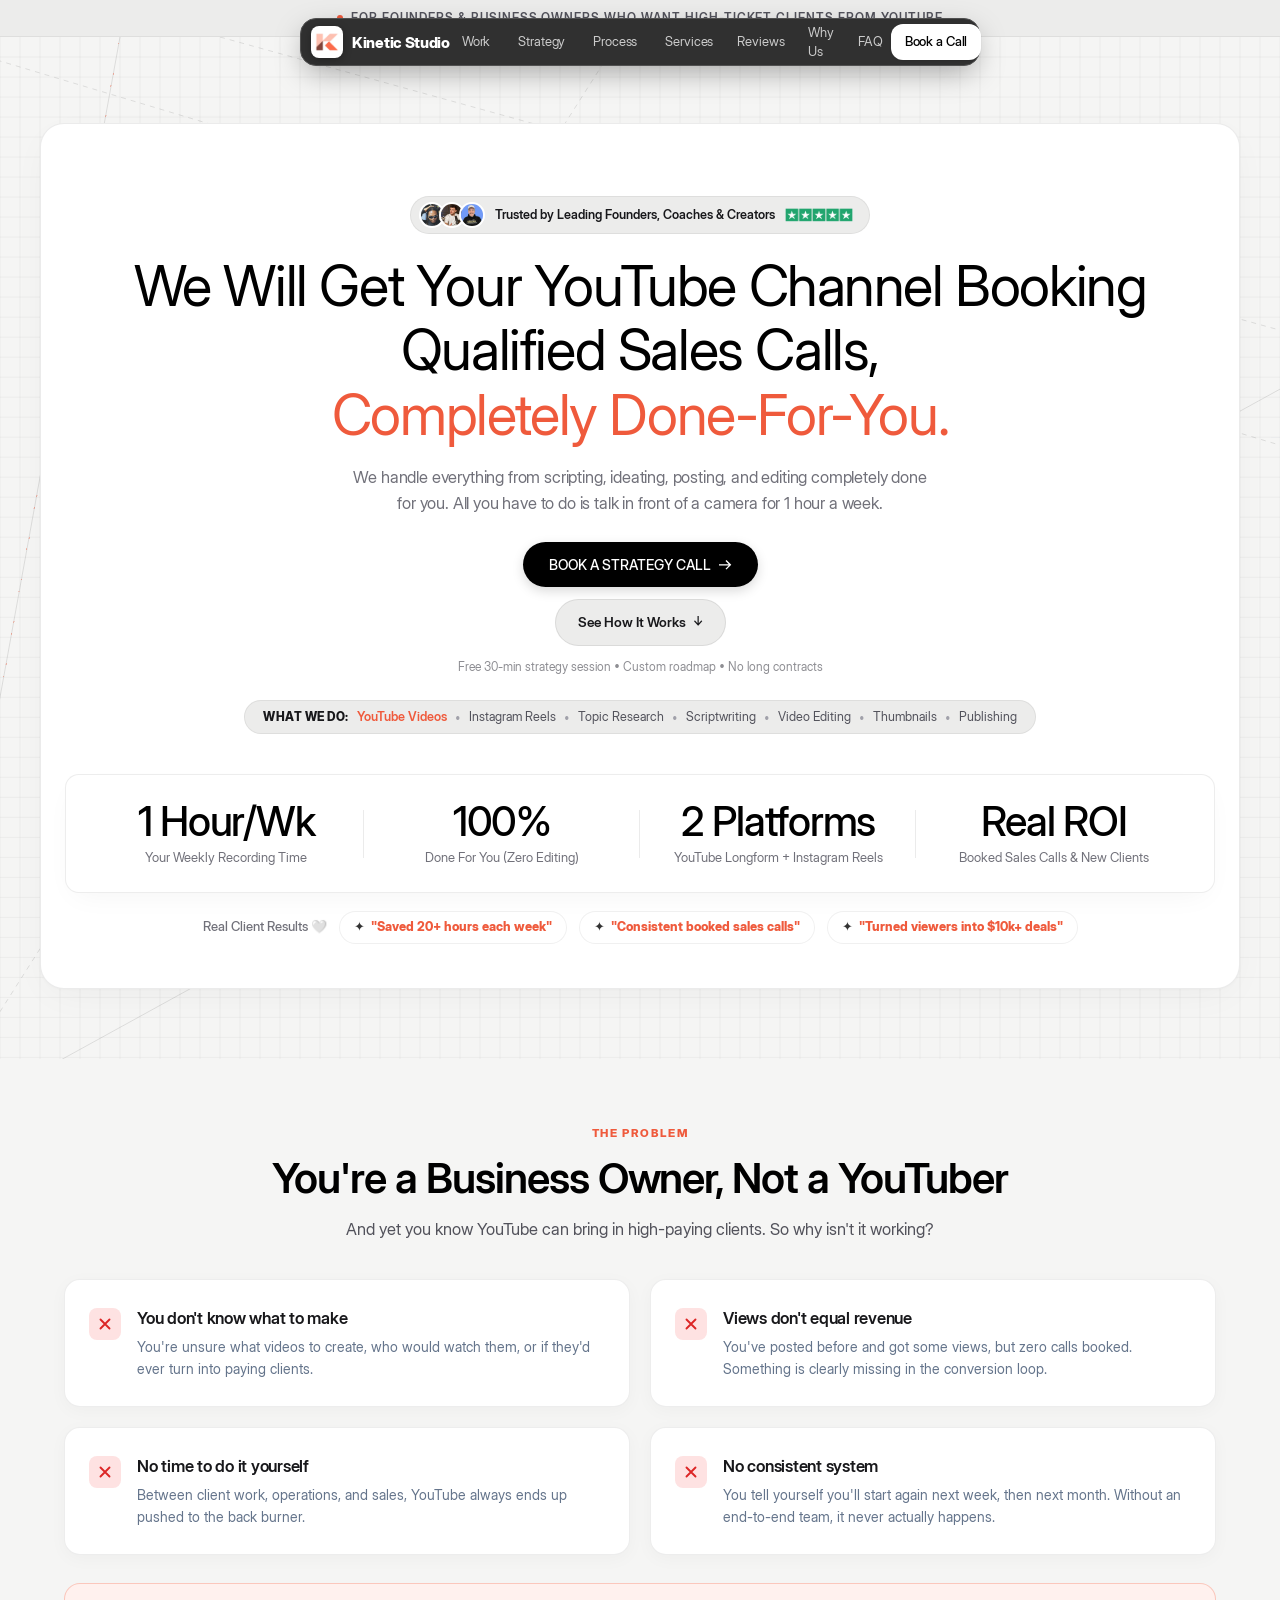
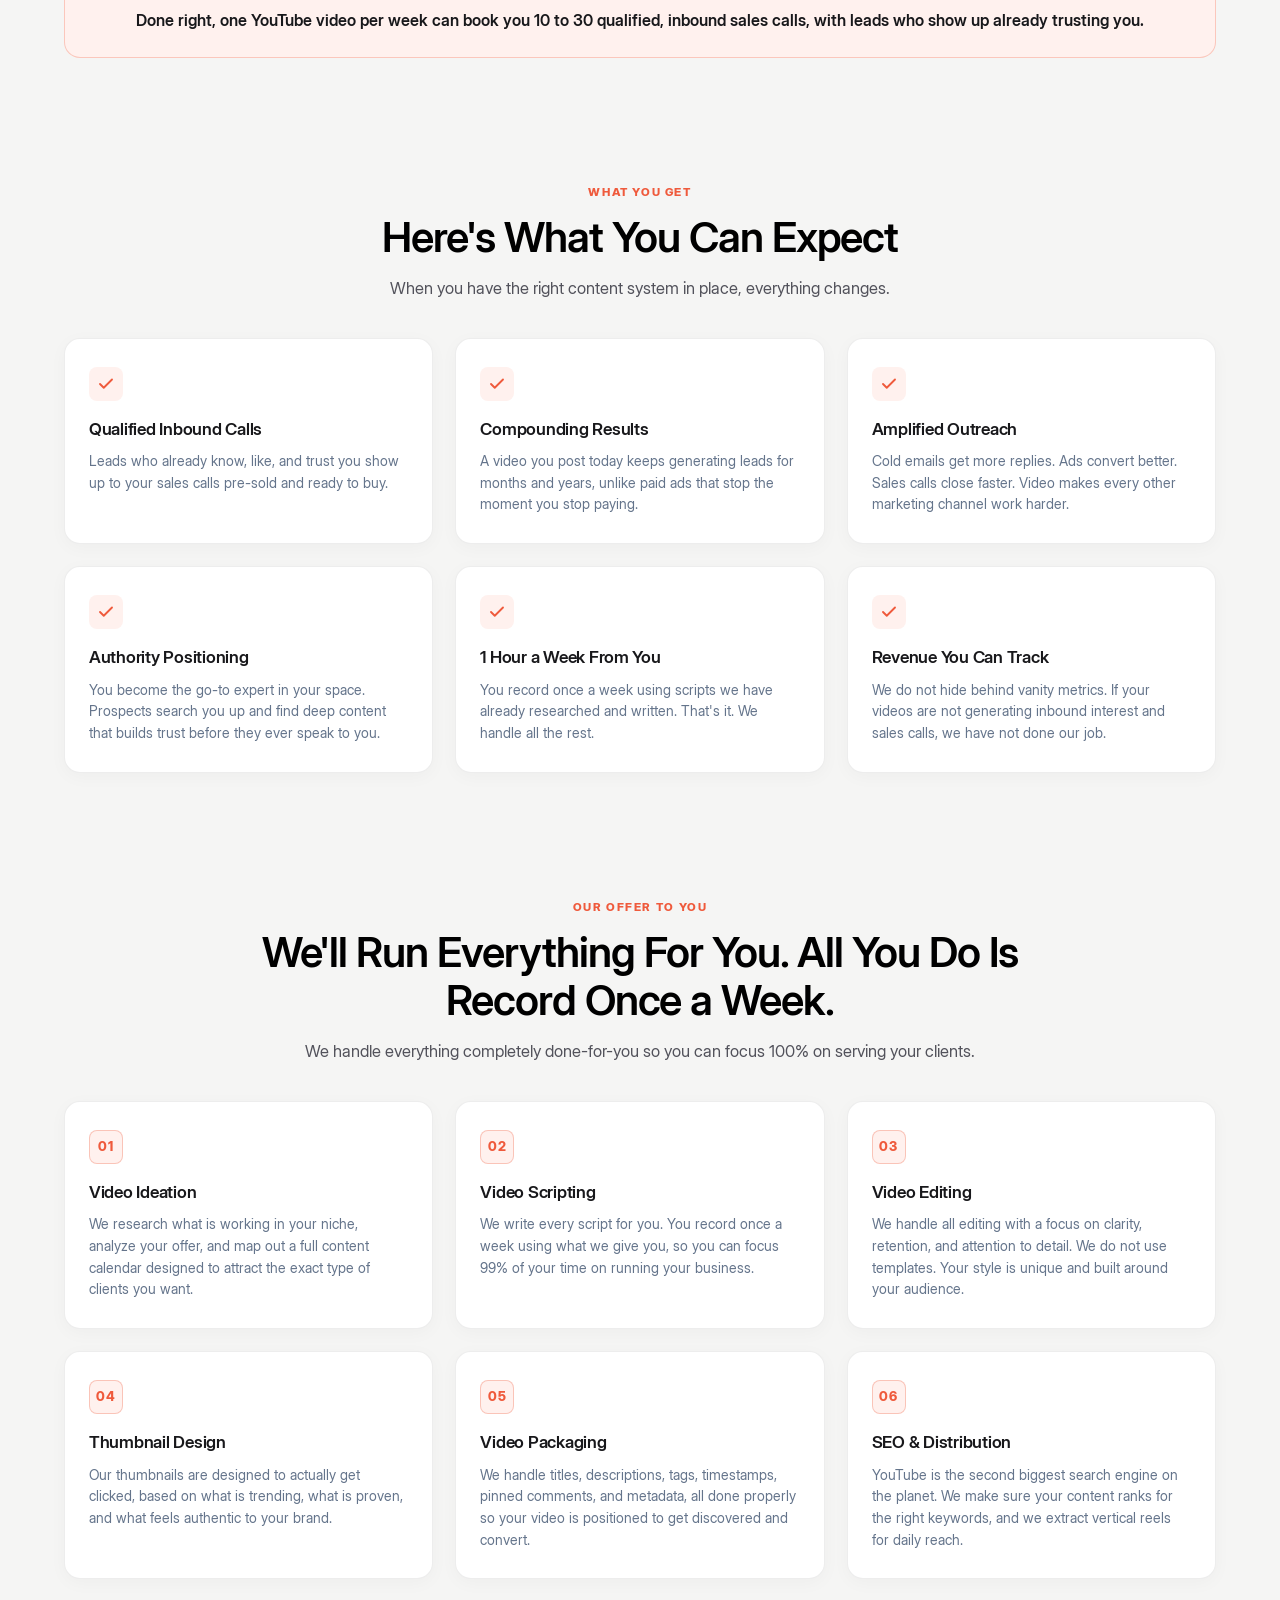
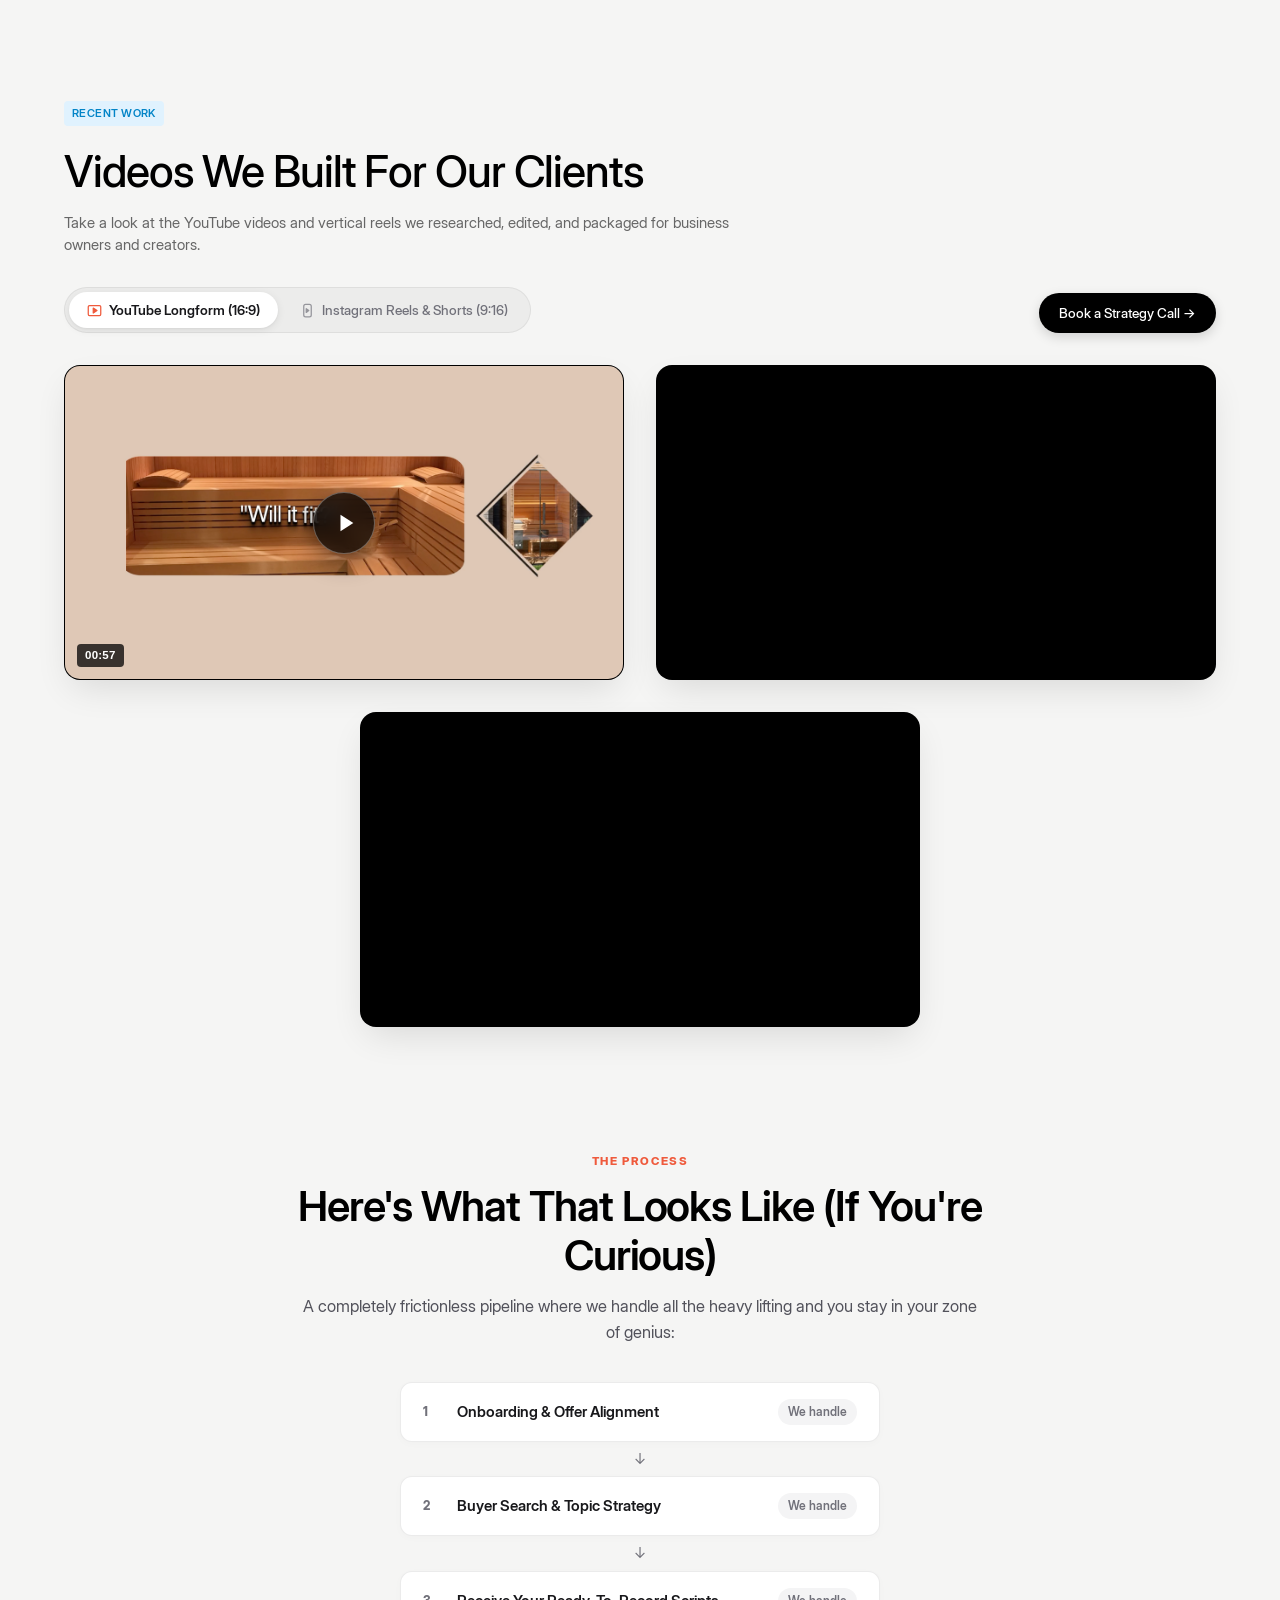
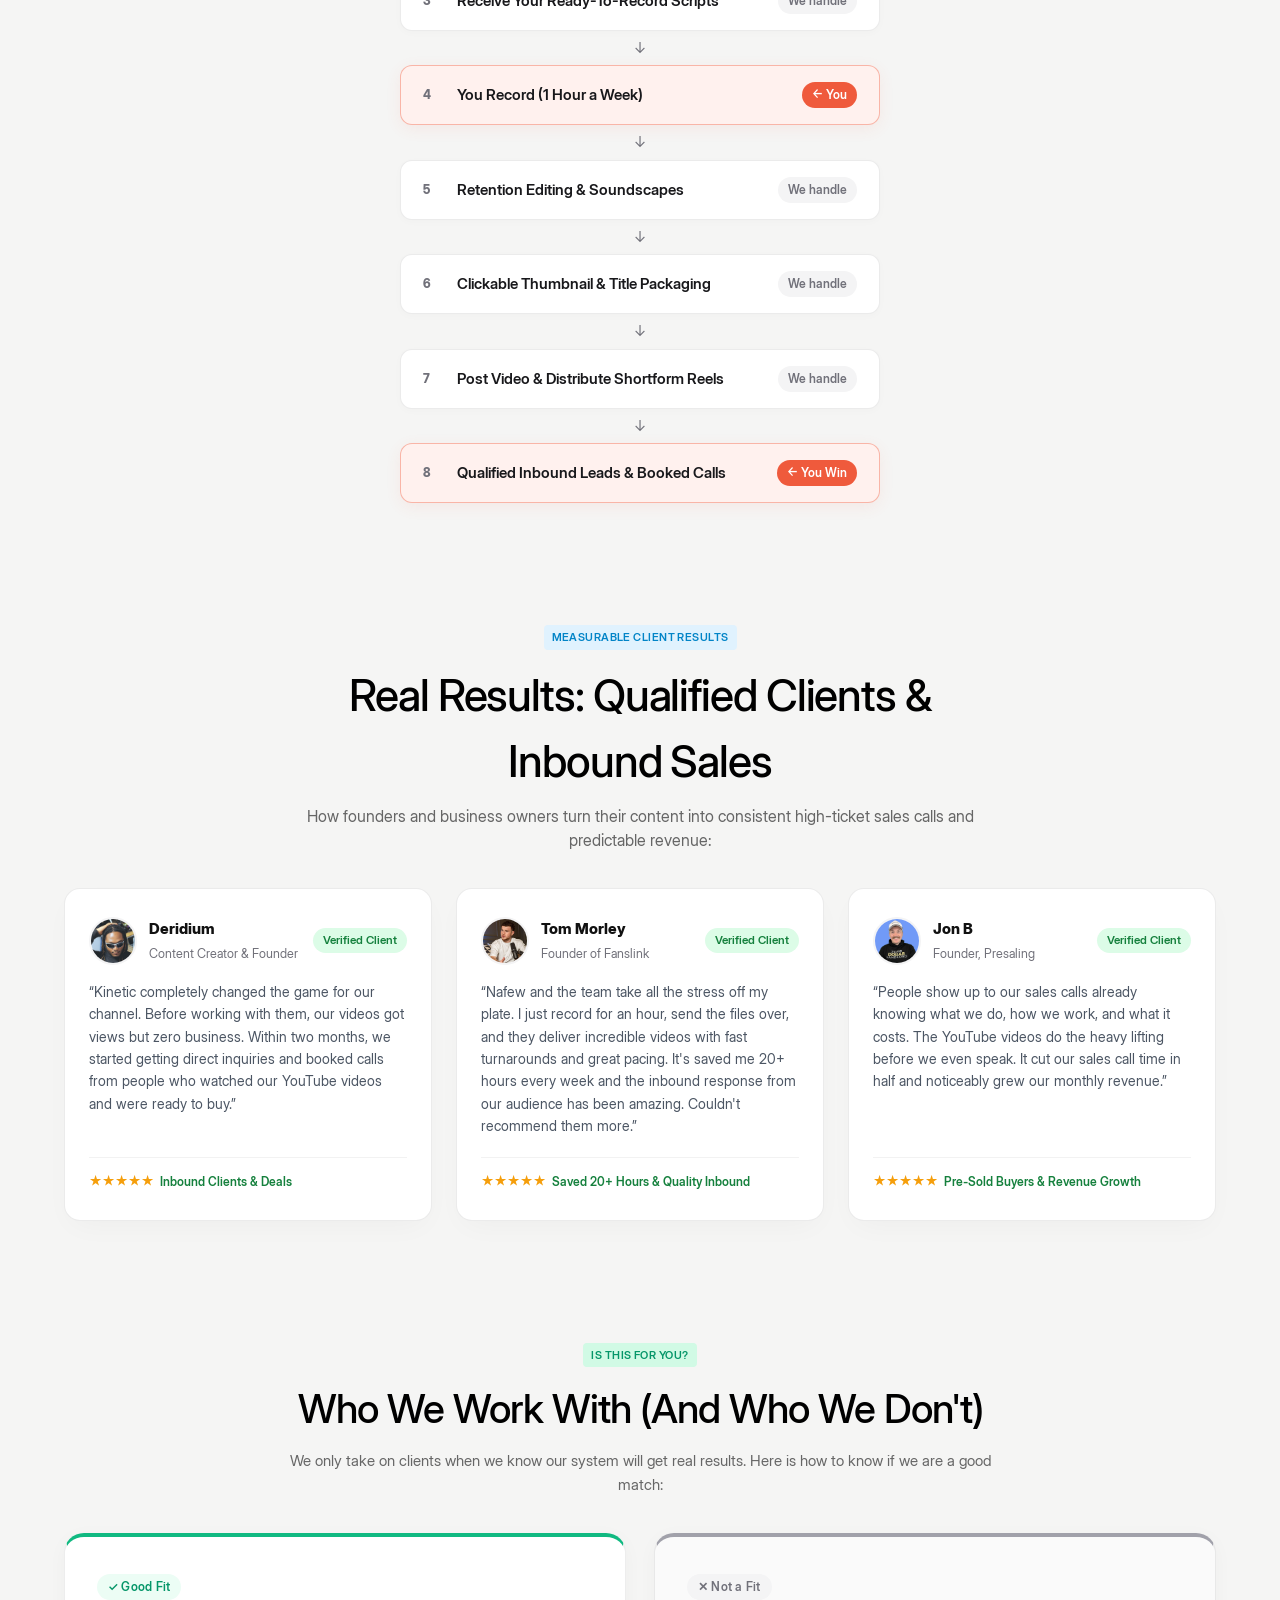
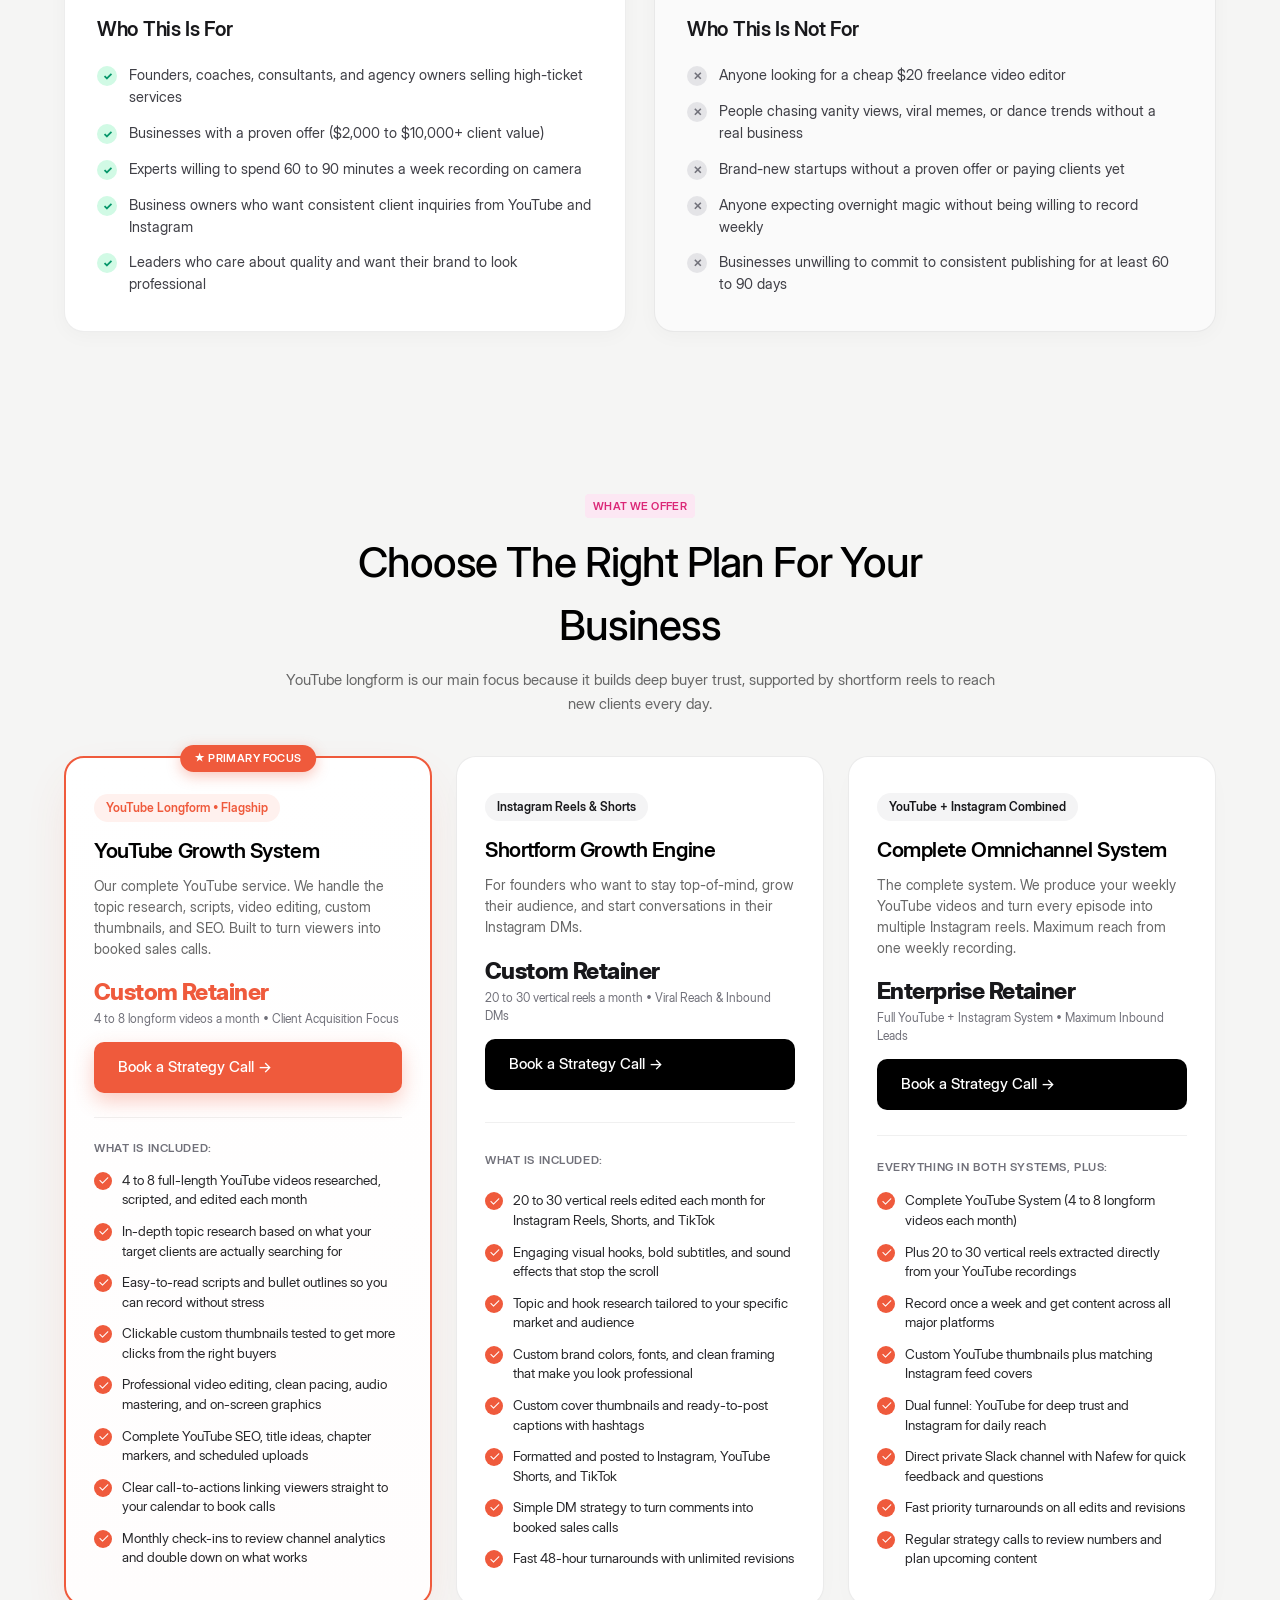
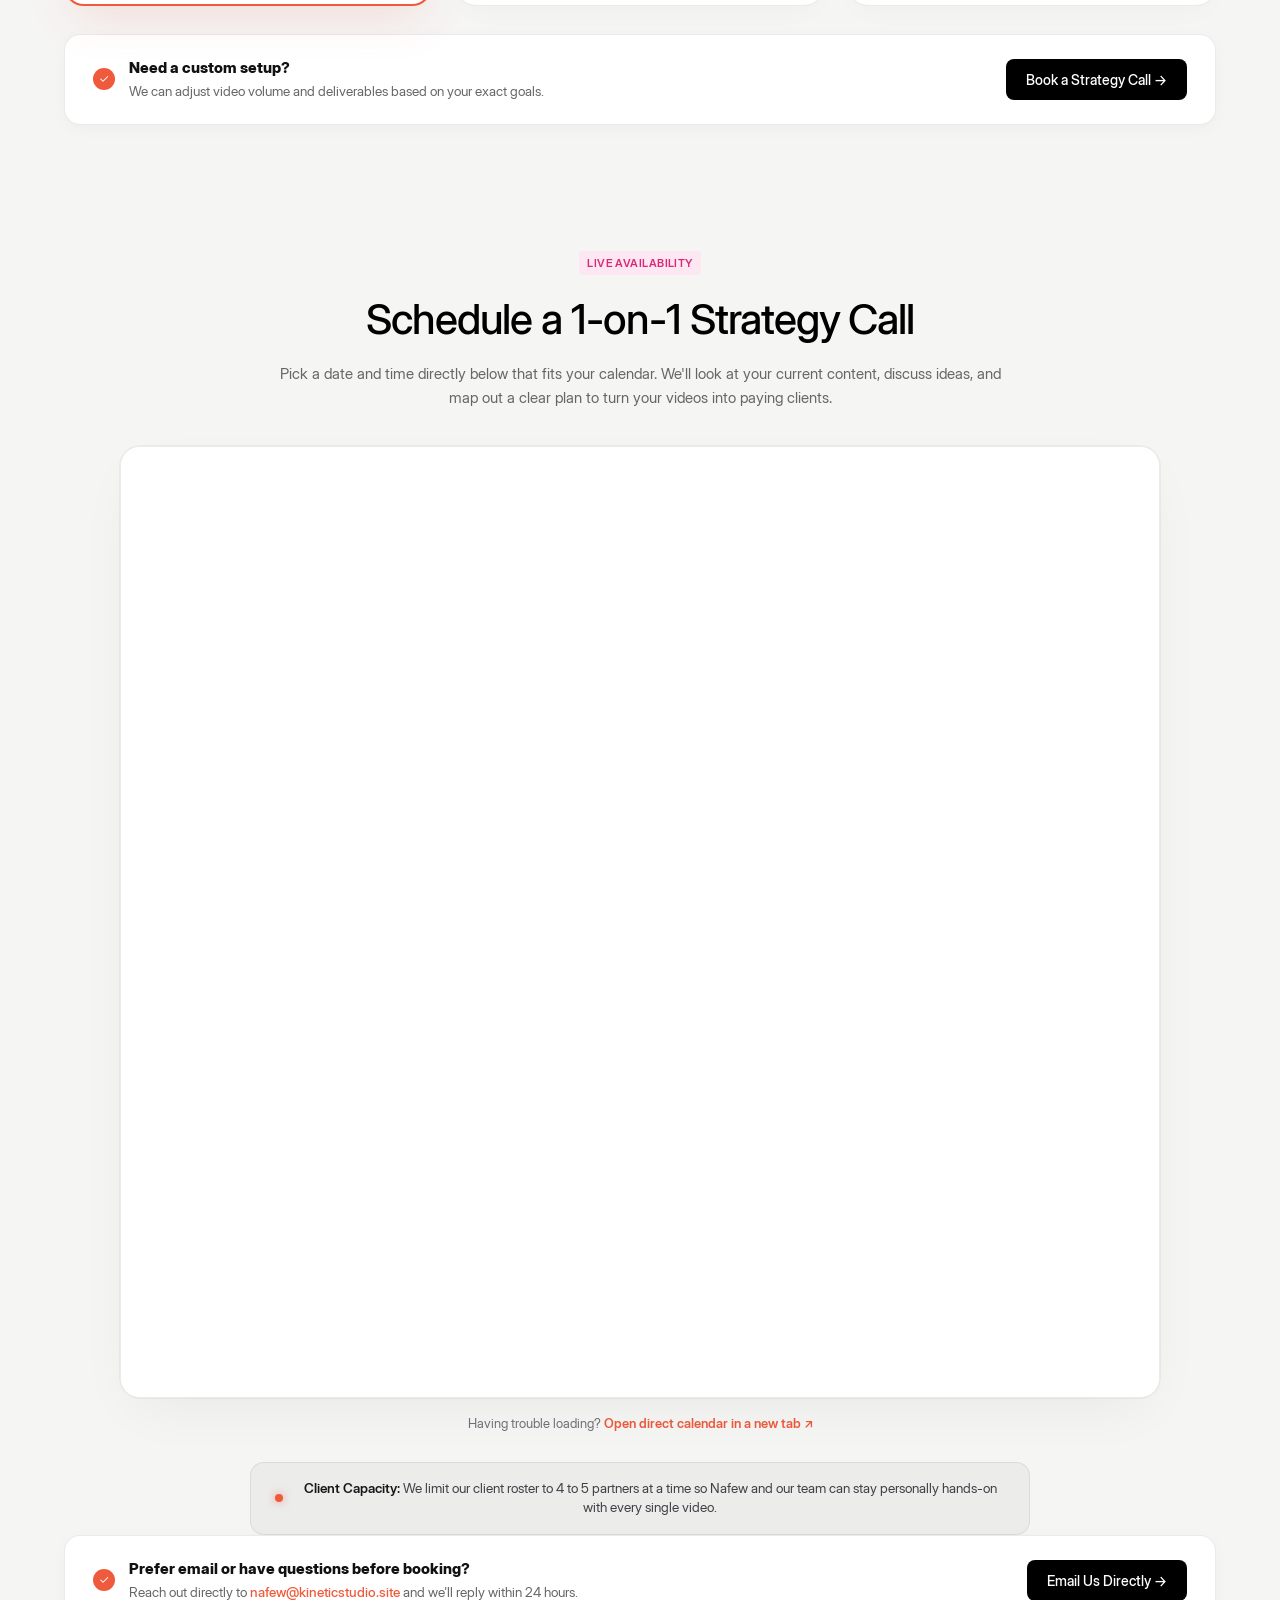
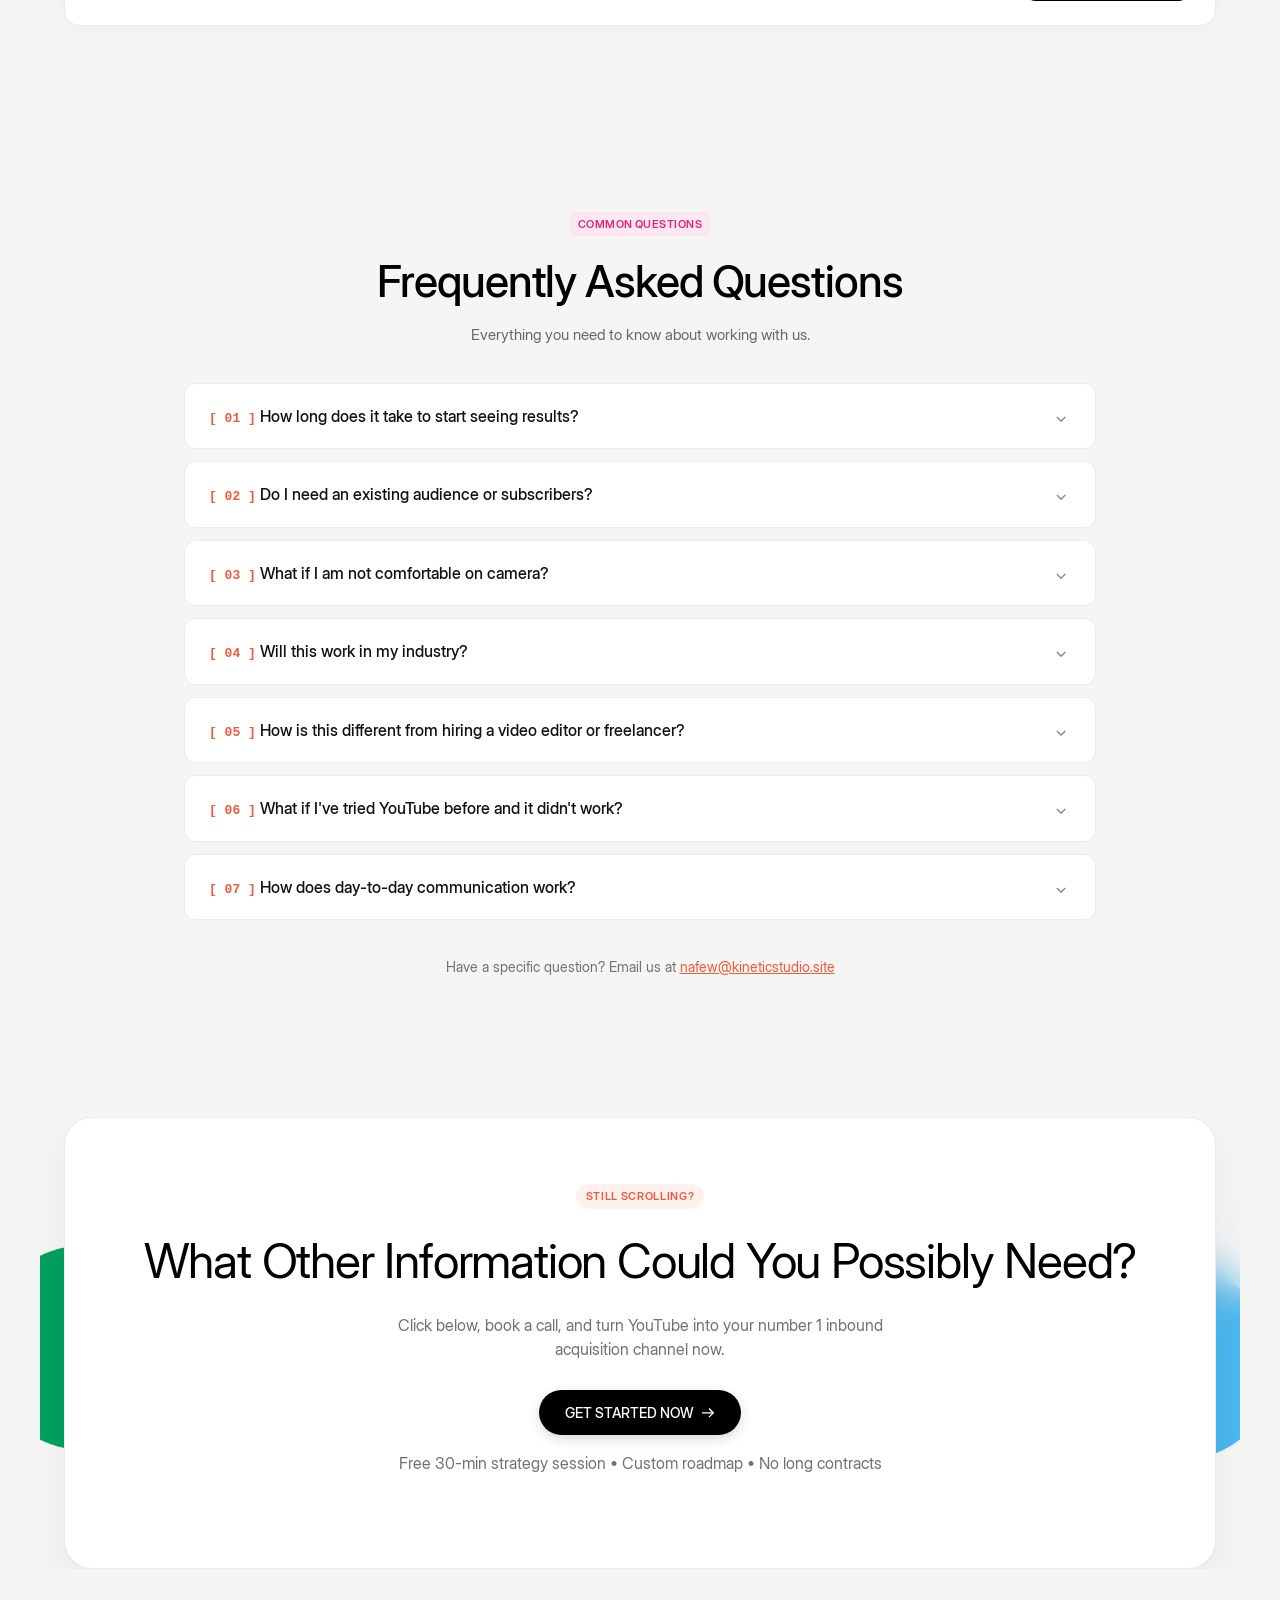
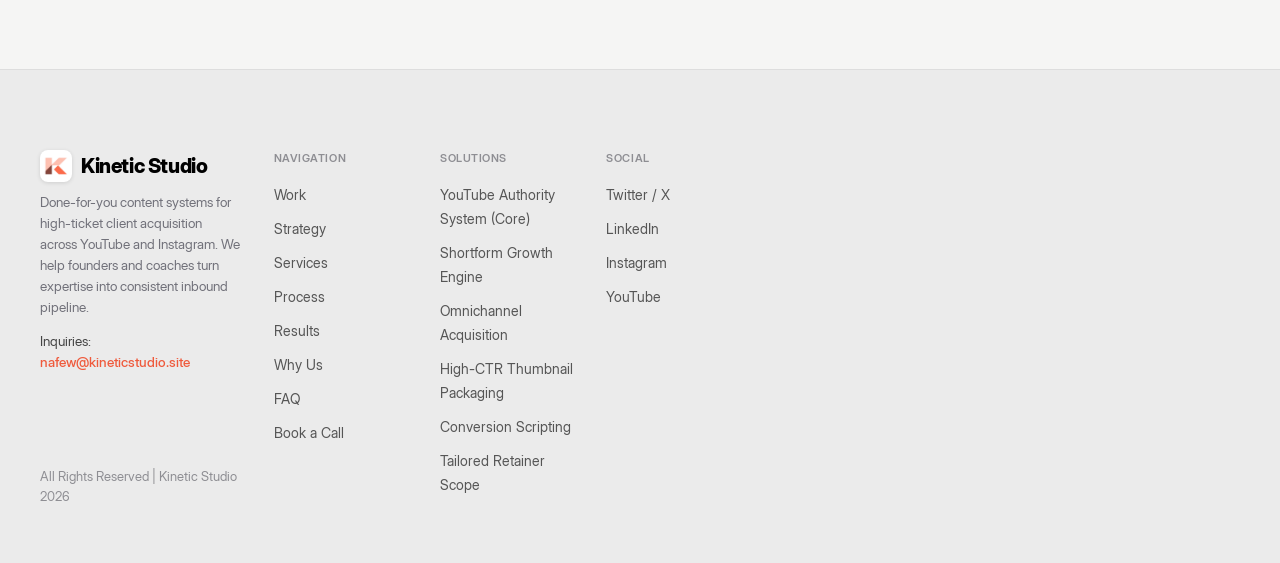
==== commit 2d430f65: "Adopt high-converting structure from contentgetsclients.com in Kinetic Studio Figma Skiff style" ====
--- a/index.html
+++ b/index.html
@@ -124,6 +124,12 @@
 </head>
 
 <body>
+
+  <!-- Top Announcement Bar (Matching contentgetsclients.com in Kinetic Studio Skiff Style) -->
+  <div class="ks-announcement-bar">
+    <span class="ks-announcement-dot"></span>
+    <span>For Founders & Business Owners Who Want High-Ticket Clients From YouTube</span>
+  </div>
 
   <!-- ══════════════════════════════════════════════════════════════════
        1. EXACT FIGMA NAVBAR WITH MORPHING MEGA MENU (STRIPE / EASY-UI STYLE)
@@ -391,26 +397,24 @@
         </div>
 
         <h1 class="ks-hero-title">
-          <span class="dark-text">Done-for-You YouTube Content</span><br />
-          <span class="coral-text">That Actually Brings You Paying Clients.</span>
+          <span class="dark-text">We Will Get Your YouTube Channel Booking Qualified Sales Calls,</span><br />
+          <span class="coral-text">Completely Done-For-You.</span>
         </h1>
 
         <p class="ks-hero-sub">
-          Most business channels get a few views and zero clients. We fix that. We research what your ideal buyers
-          search for, write the scripts, edit the videos, design clickable thumbnails, and post everywhere. You just
-          record 1 hour a week. We handle everything else.
+          We handle everything from scripting, ideating, posting, and editing completely done for you. All you have to do is talk in front of a camera for 1 hour a week.
         </p>
 
         <div class="ks-hero-cta-wrap"
           style="display:flex; align-items:center; justify-content:center; gap:12px; flex-wrap:wrap;">
           <a href="#book-call" class="ks-hero-btn-figma">
-            <span>BOOK A CALL</span>
+            <span>BOOK A STRATEGY CALL</span>
             <svg width="13" height="10" viewBox="0 0 13 10" fill="none">
               <path fill-rule="evenodd" clip-rule="evenodd"
                 d="M7.47 9.61L12.27 4.81L7.47 0L6.53 0.94L9.72 4.14H0V5.47H9.72L6.53 8.67L7.47 9.61Z" fill="white" />
             </svg>
           </a>
-          <a href="#engine" class="ks-hero-btn-sec"
+          <a href="#problem" class="ks-hero-btn-sec"
             style="display:inline-flex; align-items:center; gap:7px; padding:12px 22px; border-radius:9999px; background:#ECECEB; color:#18181B; font-size:13.5px; font-weight:600; text-decoration:none; border:1px solid rgba(0,0,0,0.08); transition:all 0.2s ease;">
             <span>See How It Works</span>
             <span style="font-size:12px;">↓</span>
@@ -473,36 +477,174 @@
   </header>
 
   <!-- ══════════════════════════════════════════════════════════════════
-       3. WHY THIS WORKS (#engine)
+       3. THE PROBLEM (#problem)
        ══════════════════════════════════════════════════════════════════ -->
-  <section class="ks-section" id="engine">
-    <div style="text-align:center; max-width:760px; margin:0 auto 36px auto;">
-      <span class="ks-card-badge badge-mail" style="margin-bottom:12px; display:inline-block;">How It Works</span>
-      <h2
-        style="font-size: clamp(28px, 3.8vw, 44px); font-weight: 500; letter-spacing: -0.025em; margin:0 0 14px 0; color:#000000; line-height:1.2;">
-        Why Most Business Content Fails (And How We Fix It)
-      </h2>
-      <p style="font-size: 16px; color: #666666; margin:0; line-height: 1.6;">
-        Most business owners waste hours filming videos that get random views from people who will never buy. We build
-        content aimed specifically at people looking to hire you.
+  <section class="ks-section" id="problem" style="padding-top:60px;">
+    <div style="text-align:center; max-width:760px; margin:0 auto 24px auto;">
+      <span class="ks-section-eyebrow">The Problem</span>
+      <h2 class="ks-section-title">You're a Business Owner, Not a YouTuber</h2>
+      <p class="ks-section-lead">
+        And yet you know YouTube can bring in high-paying clients. So why isn't it working?
       </p>
     </div>
 
-    <div class="ks-pillars-grid" style="margin-bottom: 0;">
-      <div class="ks-pillar-col">
-        <h3>YouTube: Where Buyers Research You</h3>
-        <p>When someone is thinking about paying you thousands of dollars, they don't buy from a 15-second meme. They
-          watch your YouTube videos to see if you actually know what you're talking about.</p>
-      </div>
-      <div class="ks-pillar-col">
-        <h3>Instagram: Where New People Find You</h3>
-        <p>Shortform reels spread quickly on Instagram and TikTok. We take the best 60-second insights from your long
-          videos and turn them into vertical reels that bring new people to your profile daily.</p>
-      </div>
-      <div class="ks-pillar-col">
-        <h3>100% Done For You: You Just Record 1 Hour</h3>
-        <p>We do all the heavy lifting: researching topics, writing scripts, editing the footage, designing custom
-          thumbnails, and posting. You just show up, talk on camera, and we handle the rest.</p>
+    <div class="ks-problem-grid">
+      <div class="ks-problem-card">
+        <span class="ks-problem-x">
+          <svg viewBox="0 0 24 24" fill="none" stroke="currentColor" stroke-width="2.5" stroke-linecap="round"><path d="M18 6 6 18M6 6l12 12"/></svg>
+        </span>
+        <div>
+          <h3>You don't know what to make</h3>
+          <p>You're unsure what videos to create, who would watch them, or if they'd ever turn into paying clients.</p>
+        </div>
+      </div>
+
+      <div class="ks-problem-card">
+        <span class="ks-problem-x">
+          <svg viewBox="0 0 24 24" fill="none" stroke="currentColor" stroke-width="2.5" stroke-linecap="round"><path d="M18 6 6 18M6 6l12 12"/></svg>
+        </span>
+        <div>
+          <h3>Views don't equal revenue</h3>
+          <p>You've posted before and got some views, but zero calls booked. Something is clearly missing in the conversion loop.</p>
+        </div>
+      </div>
+
+      <div class="ks-problem-card">
+        <span class="ks-problem-x">
+          <svg viewBox="0 0 24 24" fill="none" stroke="currentColor" stroke-width="2.5" stroke-linecap="round"><path d="M18 6 6 18M6 6l12 12"/></svg>
+        </span>
+        <div>
+          <h3>No time to do it yourself</h3>
+          <p>Between client work, operations, and sales, YouTube always ends up pushed to the back burner.</p>
+        </div>
+      </div>
+
+      <div class="ks-problem-card">
+        <span class="ks-problem-x">
+          <svg viewBox="0 0 24 24" fill="none" stroke="currentColor" stroke-width="2.5" stroke-linecap="round"><path d="M18 6 6 18M6 6l12 12"/></svg>
+        </span>
+        <div>
+          <h3>No consistent system</h3>
+          <p>You tell yourself you'll start again next week, then next month. Without an end-to-end team, it never actually happens.</p>
+        </div>
+      </div>
+    </div>
+
+    <div class="ks-callout-card">
+      <p>Done right, one YouTube video per week can book you 10 to 30 qualified, inbound sales calls, with leads who show up already trusting you.</p>
+    </div>
+  </section>
+
+  <!-- ══════════════════════════════════════════════════════════════════
+       4. WHAT YOU GET (#benefits)
+       ══════════════════════════════════════════════════════════════════ -->
+  <section class="ks-section" id="benefits" style="padding-top:40px;">
+    <div style="text-align:center; max-width:760px; margin:0 auto 24px auto;">
+      <span class="ks-section-eyebrow">What You Get</span>
+      <h2 class="ks-section-title">Here's What You Can Expect</h2>
+      <p class="ks-section-lead">
+        When you have the right content system in place, everything changes.
+      </p>
+    </div>
+
+    <div class="ks-benefits-grid">
+      <div class="ks-benefit-card">
+        <span class="ks-benefit-icon">
+          <svg viewBox="0 0 24 24" fill="none" stroke="currentColor" stroke-width="2.5" stroke-linecap="round" stroke-linejoin="round"><path d="M20 6 9 17l-5-5"/></svg>
+        </span>
+        <h3>Qualified Inbound Calls</h3>
+        <p>Leads who already know, like, and trust you show up to your sales calls pre-sold and ready to buy.</p>
+      </div>
+
+      <div class="ks-benefit-card">
+        <span class="ks-benefit-icon">
+          <svg viewBox="0 0 24 24" fill="none" stroke="currentColor" stroke-width="2.5" stroke-linecap="round" stroke-linejoin="round"><path d="M20 6 9 17l-5-5"/></svg>
+        </span>
+        <h3>Compounding Results</h3>
+        <p>A video you post today keeps generating leads for months and years, unlike paid ads that stop the moment you stop paying.</p>
+      </div>
+
+      <div class="ks-benefit-card">
+        <span class="ks-benefit-icon">
+          <svg viewBox="0 0 24 24" fill="none" stroke="currentColor" stroke-width="2.5" stroke-linecap="round" stroke-linejoin="round"><path d="M20 6 9 17l-5-5"/></svg>
+        </span>
+        <h3>Amplified Outreach</h3>
+        <p>Cold emails get more replies. Ads convert better. Sales calls close faster. Video makes every other marketing channel work harder.</p>
+      </div>
+
+      <div class="ks-benefit-card">
+        <span class="ks-benefit-icon">
+          <svg viewBox="0 0 24 24" fill="none" stroke="currentColor" stroke-width="2.5" stroke-linecap="round" stroke-linejoin="round"><path d="M20 6 9 17l-5-5"/></svg>
+        </span>
+        <h3>Authority Positioning</h3>
+        <p>You become the go-to expert in your space. Prospects search you up and find deep content that builds trust before they ever speak to you.</p>
+      </div>
+
+      <div class="ks-benefit-card">
+        <span class="ks-benefit-icon">
+          <svg viewBox="0 0 24 24" fill="none" stroke="currentColor" stroke-width="2.5" stroke-linecap="round" stroke-linejoin="round"><path d="M20 6 9 17l-5-5"/></svg>
+        </span>
+        <h3>1 Hour a Week From You</h3>
+        <p>You record once a week using scripts we have already researched and written. That's it. We handle all the rest.</p>
+      </div>
+
+      <div class="ks-benefit-card">
+        <span class="ks-benefit-icon">
+          <svg viewBox="0 0 24 24" fill="none" stroke="currentColor" stroke-width="2.5" stroke-linecap="round" stroke-linejoin="round"><path d="M20 6 9 17l-5-5"/></svg>
+        </span>
+        <h3>Revenue You Can Track</h3>
+        <p>We do not hide behind vanity metrics. If your videos are not generating inbound interest and sales calls, we have not done our job.</p>
+      </div>
+    </div>
+  </section>
+
+  <!-- ══════════════════════════════════════════════════════════════════
+       5. OUR OFFER TO YOU (#engine)
+       ══════════════════════════════════════════════════════════════════ -->
+  <section class="ks-section" id="engine" style="padding-top:40px;">
+    <div style="text-align:center; max-width:760px; margin:0 auto 24px auto;">
+      <span class="ks-section-eyebrow">Our Offer To You</span>
+      <h2 class="ks-section-title">We'll Run Everything For You. All You Do Is Record Once a Week.</h2>
+      <p class="ks-section-lead">
+        We handle everything completely done-for-you so you can focus 100% on serving your clients.
+      </p>
+    </div>
+
+    <div class="ks-scope-grid">
+      <div class="ks-scope-card">
+        <span class="ks-scope-num">01</span>
+        <h3>Video Ideation</h3>
+        <p>We research what is working in your niche, analyze your offer, and map out a full content calendar designed to attract the exact type of clients you want.</p>
+      </div>
+
+      <div class="ks-scope-card">
+        <span class="ks-scope-num">02</span>
+        <h3>Video Scripting</h3>
+        <p>We write every script for you. You record once a week using what we give you, so you can focus 99% of your time on running your business.</p>
+      </div>
+
+      <div class="ks-scope-card">
+        <span class="ks-scope-num">03</span>
+        <h3>Video Editing</h3>
+        <p>We handle all editing with a focus on clarity, retention, and attention to detail. We do not use templates. Your style is unique and built around your audience.</p>
+      </div>
+
+      <div class="ks-scope-card">
+        <span class="ks-scope-num">04</span>
+        <h3>Thumbnail Design</h3>
+        <p>Our thumbnails are designed to actually get clicked, based on what is trending, what is proven, and what feels authentic to your brand.</p>
+      </div>
+
+      <div class="ks-scope-card">
+        <span class="ks-scope-num">05</span>
+        <h3>Video Packaging</h3>
+        <p>We handle titles, descriptions, tags, timestamps, pinned comments, and metadata, all done properly so your video is positioned to get discovered and convert.</p>
+      </div>
+
+      <div class="ks-scope-card">
+        <span class="ks-scope-num">06</span>
+        <h3>SEO & Distribution</h3>
+        <p>YouTube is the second biggest search engine on the planet. We make sure your content ranks for the right keywords, and we extract vertical reels for daily reach.</p>
       </div>
     </div>
   </section>
@@ -601,59 +743,71 @@
   </section>
 
   <!-- ══════════════════════════════════════════════════════════════════
-       5. HOW IT WORKS (#process)
+       6. THE PROCESS (#process)
        ══════════════════════════════════════════════════════════════════ -->
   <section class="ks-section" id="process" style="padding-top:40px;">
-    <div>
-      <span class="ks-card-badge badge-calendar" style="margin-bottom:12px; display:inline-block;">Simple Process</span>
-      <h2 style="font-size: clamp(28px, 3.5vw, 44px); font-weight: 500; letter-spacing: -0.025em; margin:0 0 12px 0;">
-        From 1 Hour of Recording to a Full Month of Content</h2>
-      <p style="font-size: 16px; color: #666666; max-width: 680px; margin:0 0 28px 0;">
-        A simple, stress-free process so you never have to guess what to say or waste time editing:
+    <div style="text-align:center; max-width:760px; margin:0 auto 32px auto;">
+      <span class="ks-section-eyebrow">The Process</span>
+      <h2 class="ks-section-title">Here's What That Looks Like (If You're Curious)</h2>
+      <p class="ks-section-lead">
+        A completely frictionless pipeline where we handle all the heavy lifting and you stay in your zone of genius:
       </p>
-
-      <div class="ks-process-grid six-step">
-        <div class="ks-process-card">
-          <span class="ks-process-step-badge">01 Research</span>
-          <h3>01. Topic Research</h3>
-          <p>We find the exact questions your ideal clients are typing into YouTube and Google, so every video has an
-            audience ready to watch.</p>
-        </div>
-
-        <div class="ks-process-card">
-          <span class="ks-process-step-badge">02 Scripting</span>
-          <h3>02. Scriptwriting & Outlines</h3>
-          <p>We write clear bullet outlines or full scripts so you can speak naturally on camera without rambling or
-            getting stuck.</p>
-        </div>
-
-        <div class="ks-process-card">
-          <span class="ks-process-step-badge">03 Direction</span>
-          <h3>03. Easy Recording</h3>
-          <p>You record for 60 to 90 minutes. We give you simple tips on camera angle, lighting, and audio so you look
-            sharp and professional.</p>
-        </div>
-
-        <div class="ks-process-card">
-          <span class="ks-process-step-badge">04 Editing</span>
-          <h3>04. Pro Editing & Reels</h3>
-          <p>We cut out pauses, add clean graphics, sound, and b-roll. Then we pull the best moments into vertical reels
-            for Instagram and TikTok.</p>
-        </div>
-
-        <div class="ks-process-card">
-          <span class="ks-process-step-badge">05 Packaging</span>
-          <h3>05. Clickable Thumbnails</h3>
-          <p>We design custom thumbnails and Instagram covers tested to get high click-through rates from the right
-            buyers.</p>
-        </div>
-
-        <div class="ks-process-card">
-          <span class="ks-process-step-badge">06 Publishing</span>
-          <h3>06. Posting & Lead Funnel</h3>
-          <p>We write optimized descriptions, set up SEO tags, schedule uploads, and place clear links to your calendar
-            so viewers become clients.</p>
-        </div>
+    </div>
+
+    <div class="ks-pipeline-flow">
+      <div class="ks-pipeline-step">
+        <span class="idx">1</span>
+        <span class="label">Onboarding & Offer Alignment</span>
+        <span class="tag">We handle</span>
+      </div>
+      <div class="ks-pipeline-arrow">↓</div>
+
+      <div class="ks-pipeline-step">
+        <span class="idx">2</span>
+        <span class="label">Buyer Search & Topic Strategy</span>
+        <span class="tag">We handle</span>
+      </div>
+      <div class="ks-pipeline-arrow">↓</div>
+
+      <div class="ks-pipeline-step">
+        <span class="idx">3</span>
+        <span class="label">Receive Your Ready-To-Record Scripts</span>
+        <span class="tag">We handle</span>
+      </div>
+      <div class="ks-pipeline-arrow">↓</div>
+
+      <div class="ks-pipeline-step is-you">
+        <span class="idx">4</span>
+        <span class="label">You Record (1 Hour a Week)</span>
+        <span class="tag">← You</span>
+      </div>
+      <div class="ks-pipeline-arrow">↓</div>
+
+      <div class="ks-pipeline-step">
+        <span class="idx">5</span>
+        <span class="label">Retention Editing & Soundscapes</span>
+        <span class="tag">We handle</span>
+      </div>
+      <div class="ks-pipeline-arrow">↓</div>
+
+      <div class="ks-pipeline-step">
+        <span class="idx">6</span>
+        <span class="label">Clickable Thumbnail & Title Packaging</span>
+        <span class="tag">We handle</span>
+      </div>
+      <div class="ks-pipeline-arrow">↓</div>
+
+      <div class="ks-pipeline-step">
+        <span class="idx">7</span>
+        <span class="label">Post Video & Distribute Shortform Reels</span>
+        <span class="tag">We handle</span>
+      </div>
+      <div class="ks-pipeline-arrow">↓</div>
+
+      <div class="ks-pipeline-step is-you">
+        <span class="idx">8</span>
+        <span class="label">Qualified Inbound Leads & Booked Calls</span>
+        <span class="tag">← You Win</span>
       </div>
     </div>
   </section>
@@ -1077,124 +1231,77 @@
       <!-- FAQ 01 -->
       <div class="ks-faq-item">
         <button class="ks-faq-question" type="button">
-          <span><span class="ks-faq-no">[ 01 ]</span> What exactly do you do for me?</span>
+          <span><span class="ks-faq-no">[ 01 ]</span> How long does it take to start seeing results?</span>
           <span class="ks-faq-chevron">⌄</span>
         </button>
         <div class="ks-faq-answer">
-          We handle the entire content process: we research winning topics, write easy-to-read scripts, edit the videos,
-          design custom thumbnails, and post them. You just record for about 1 hour a week. We take care of everything
-          else.
+          Most clients start seeing initial traction within the first 2 to 4 weeks, with more consistent lead-flow growing over time. Because we focus on high-intent content, your videos are designed to attract people already searching for solutions, which means results can happen faster than typical YouTube growth.
         </div>
       </div>
 
       <!-- FAQ 02 -->
       <div class="ks-faq-item">
         <button class="ks-faq-question" type="button">
-          <span><span class="ks-faq-no">[ 02 ]</span> Why should I do both YouTube and Instagram?</span>
+          <span><span class="ks-faq-no">[ 02 ]</span> Do I need an existing audience or subscribers?</span>
           <span class="ks-faq-chevron">⌄</span>
         </button>
         <div class="ks-faq-answer">
-          They do two different jobs. YouTube is where people watch 10 to 20 minute videos and really get to trust you
-          before hiring you. Instagram is where new people discover you quickly through short reels. Combining them
-          gives you both reach and trust without recording twice.
+          No. You don't need subscribers, a following, or any prior YouTube presence. We build the channel from scratch if needed. The strategy works regardless of where you are starting from.
         </div>
       </div>
 
       <!-- FAQ 03 -->
       <div class="ks-faq-item">
         <button class="ks-faq-question" type="button">
-          <span><span class="ks-faq-no">[ 03 ]</span> How much of my time will this take?</span>
+          <span><span class="ks-faq-no">[ 03 ]</span> What if I am not comfortable on camera?</span>
           <span class="ks-faq-chevron">⌄</span>
         </button>
         <div class="ks-faq-answer">
-          About 60 to 90 minutes a week to record. Or, if you prefer, you can batch-record for a few hours once a month.
-          We extract multiple reels directly from your long videos, so you get a full month of content from minimal
-          recording.
+          You don't need to be a natural on camera. You just need to show up. We script everything for you in a way that is clear, structured, and easy to follow. Our editing team cuts out every awkward pause, mistake, and filler word so you look sharp, confident, and articulate.
         </div>
       </div>
 
       <!-- FAQ 04 -->
       <div class="ks-faq-item">
         <button class="ks-faq-question" type="button">
-          <span><span class="ks-faq-no">[ 04 ]</span> What if I am not comfortable on camera?</span>
+          <span><span class="ks-faq-no">[ 04 ]</span> Will this work in my industry?</span>
           <span class="ks-faq-chevron">⌄</span>
         </button>
         <div class="ks-faq-answer">
-          Most of our clients felt that way at the start. We give you easy scripts, tips on lighting and sound, and
-          guide you on framing. Our editing team cuts out every pause, mistake, and filler word so you look natural,
-          sharp, and confident.
+          If you sell a high-ticket service and your clients actively search for answers online, yes. It works for marketing agencies, consultants, coaches, SaaS founders, and corporate advisors. If your buyers use Google or YouTube to research before they buy, we can reach them.
         </div>
       </div>
 
       <!-- FAQ 05 -->
       <div class="ks-faq-item">
         <button class="ks-faq-question" type="button">
-          <span><span class="ks-faq-no">[ 05 ]</span> How do you turn long YouTube videos into Reels?</span>
+          <span><span class="ks-faq-no">[ 05 ]</span> How is this different from hiring a video editor or freelancer?</span>
           <span class="ks-faq-chevron">⌄</span>
         </button>
         <div class="ks-faq-answer">
-          We find the best 30 to 60-second moments, stories, or frameworks from your long recording. Then we crop them
-          vertically, add bold subtitles, sound effects, and custom covers so they perform well on Instagram and TikTok.
+          Editors only make things look nice. They can't tell you what to say, how to position your offer, or which keywords your buyers are searching for. We handle strategy, scripting, ideation, and conversion. Editing is just one small part of what we do.
         </div>
       </div>
 
       <!-- FAQ 06 -->
       <div class="ks-faq-item">
         <button class="ks-faq-question" type="button">
-          <span><span class="ks-faq-no">[ 06 ]</span> How soon will I see results?</span>
+          <span><span class="ks-faq-no">[ 06 ]</span> What if I've tried YouTube before and it didn't work?</span>
           <span class="ks-faq-chevron">⌄</span>
         </button>
         <div class="ks-faq-answer">
-          Most clients start seeing higher engagement and their first qualified inbound inquiries within 4 to 8 weeks.
-          Over 3 to 6 months, your videos build a compounding library that brings in clients consistently.
+          That is because you didn't have a system. Posting random videos and hoping something lands is not a strategy. What we build is an acquisition system, and systems produce predictable, repeatable results.
         </div>
       </div>
 
       <!-- FAQ 07 -->
       <div class="ks-faq-item">
         <button class="ks-faq-question" type="button">
-          <span><span class="ks-faq-no">[ 07 ]</span> Do I need a large following for this to work?</span>
+          <span><span class="ks-faq-no">[ 07 ]</span> How does day-to-day communication work?</span>
           <span class="ks-faq-chevron">⌄</span>
         </button>
         <div class="ks-faq-answer">
-          No. You don't need 100,000 subscribers. If you sell a high-ticket service, you only need the right
-          decision-makers watching your videos each month to fill your calendar with booked calls.
-        </div>
-      </div>
-
-      <!-- FAQ 08 -->
-      <div class="ks-faq-item">
-        <button class="ks-faq-question" type="button">
-          <span><span class="ks-faq-no">[ 08 ]</span> Why not just hire a cheap freelance editor?</span>
-          <span class="ks-faq-chevron">⌄</span>
-        </button>
-        <div class="ks-faq-answer">
-          A freelance editor only cuts the footage you give them. They don't research buyer questions, write scripts,
-          test thumbnails, or care if the video brings you clients. We run the entire system so it drives real revenue.
-        </div>
-      </div>
-
-      <!-- FAQ 09 -->
-      <div class="ks-faq-item">
-        <button class="ks-faq-question" type="button">
-          <span><span class="ks-faq-no">[ 09 ]</span> What platforms do you publish to?</span>
-          <span class="ks-faq-chevron">⌄</span>
-        </button>
-        <div class="ks-faq-answer">
-          We focus on YouTube (Longform + Shorts) and Instagram (Reels). We can also format and publish your vertical
-          reels to TikTok and LinkedIn for extra reach.
-        </div>
-      </div>
-
-      <!-- FAQ 10 -->
-      <div class="ks-faq-item">
-        <button class="ks-faq-question" type="button">
-          <span><span class="ks-faq-no">[ 10 ]</span> How does day-to-day communication work?</span>
-          <span class="ks-faq-chevron">⌄</span>
-        </button>
-        <div class="ks-faq-answer">
-          You get a private Slack channel with Nafew and our team, along with a clean dashboard tracking every video
-          from idea to published post. Edits and revisions are quick with 24 to 48-hour turnarounds.
+          You get a private Slack channel with Nafew and our team, along with a clean dashboard tracking every video from idea to published post. Edits and revisions are quick with 24 to 48-hour turnarounds.
         </div>
       </div>
     </div>
@@ -1212,14 +1319,13 @@
     <img src="assets/image14_1_16390.png" alt="" class="ks-orb-cyan-img" />
 
     <div class="ks-community-card">
-      <span class="ks-process-step-badge" style="margin: 0 auto 16px auto;">Let's Talk</span>
-      <h2>Ready To Turn Your Knowledge Into Paying Clients?</h2>
-      <p>You record for 1 hour a week. We handle the research, scripting, editing, thumbnails, and posting. Book a free
-        30-minute call to see how we'd do it for your business.</p>
+      <span class="ks-process-step-badge" style="margin: 0 auto 16px auto;">Still Scrolling?</span>
+      <h2>What Other Information Could You Possibly Need?</h2>
+      <p>Click below, book a call, and turn YouTube into your number 1 inbound acquisition channel now.</p>
 
       <div class="ks-hero-cta-wrap">
         <a href="#book-call" class="ks-hero-btn-figma">
-          <span>BOOK A STRATEGY CALL</span>
+          <span>GET STARTED NOW</span>
           <svg width="13" height="10" viewBox="0 0 13 10" fill="none">
             <path fill-rule="evenodd" clip-rule="evenodd"
               d="M7.47 9.61L12.27 4.81L7.47 0L6.53 0.94L9.72 4.14H0V5.47H9.72L6.53 8.67L7.47 9.61Z" fill="white" />
--- a/css/skiff_theme.css
+++ b/css/skiff_theme.css
@@ -3898,5 +3898,293 @@
   }
 }
 
-
-
+/* ══════════════════════════════════════════════════════════════════
+   CONTENT GETS CLIENTS STRUCTURE (IN KINETIC STUDIO SKIFF STYLE)
+   ══════════════════════════════════════════════════════════════════ */
+
+/* Top Announcement Bar */
+.ks-announcement-bar {
+  background: #ECECEB;
+  border-bottom: 1px solid rgba(0, 0, 0, 0.06);
+  color: #52525B;
+  text-align: center;
+  font-size: 12px;
+  font-weight: 600;
+  letter-spacing: 0.08em;
+  text-transform: uppercase;
+  padding: 9px 16px;
+  display: flex;
+  align-items: center;
+  justify-content: center;
+  gap: 8px;
+  position: relative;
+  z-index: 1001;
+}
+.ks-announcement-bar strong {
+  color: #18181B;
+}
+.ks-announcement-dot {
+  width: 6px;
+  height: 6px;
+  border-radius: 50%;
+  background: #EF5A3C;
+  display: inline-block;
+}
+
+/* Section Headings */
+.ks-section-eyebrow {
+  display: inline-block;
+  font-size: 11.5px;
+  font-weight: 700;
+  letter-spacing: 0.14em;
+  text-transform: uppercase;
+  color: #EF5A3C;
+  margin-bottom: 12px;
+}
+.ks-section-title {
+  font-size: clamp(28px, 4vw, 42px);
+  font-weight: 600;
+  letter-spacing: -0.025em;
+  color: #000000;
+  line-height: 1.15;
+  margin: 0 0 14px 0;
+}
+.ks-section-lead {
+  font-size: 16.5px;
+  line-height: 1.6;
+  color: #52525B;
+  max-width: 680px;
+  margin: 0 auto;
+}
+
+/* Problem Section & Grid */
+.ks-problem-grid {
+  display: grid;
+  grid-template-columns: repeat(2, 1fr);
+  gap: 20px;
+  margin-top: 36px;
+}
+.ks-problem-card {
+  background: #FFFFFF;
+  border: 1px solid rgba(0, 0, 0, 0.07);
+  border-radius: 16px;
+  padding: 26px 24px;
+  box-shadow: 0 4px 18px rgba(0, 0, 0, 0.03);
+  display: flex;
+  gap: 16px;
+  align-items: flex-start;
+  text-align: left;
+}
+.ks-problem-x {
+  width: 32px;
+  height: 32px;
+  border-radius: 8px;
+  background: #FEE2E2;
+  color: #DC2626;
+  display: flex;
+  align-items: center;
+  justify-content: center;
+  flex-shrink: 0;
+  margin-top: 2px;
+}
+.ks-problem-x svg {
+  width: 18px;
+  height: 18px;
+}
+.ks-problem-card h3 {
+  font-size: 16.5px;
+  font-weight: 600;
+  color: #18181B;
+  margin: 0 0 6px 0;
+  letter-spacing: -0.015em;
+}
+.ks-problem-card p {
+  font-size: 14px;
+  line-height: 1.55;
+  color: #64748B;
+  margin: 0;
+}
+
+/* Problem Highlight Callout Box */
+.ks-callout-card {
+  margin-top: 28px;
+  background: #FFF1EE;
+  border: 1px solid rgba(239, 90, 60, 0.28);
+  border-radius: 16px;
+  padding: 24px 30px;
+  text-align: center;
+}
+.ks-callout-card p {
+  font-size: 16px;
+  font-weight: 600;
+  color: #18181B;
+  line-height: 1.55;
+  margin: 0;
+}
+
+/* Benefits Section & Grid */
+.ks-benefits-grid {
+  display: grid;
+  grid-template-columns: repeat(3, 1fr);
+  gap: 22px;
+  margin-top: 36px;
+}
+.ks-benefit-card {
+  background: #FFFFFF;
+  border: 1px solid rgba(0, 0, 0, 0.07);
+  border-radius: 16px;
+  padding: 28px 24px;
+  box-shadow: 0 4px 18px rgba(0, 0, 0, 0.03);
+  display: flex;
+  flex-direction: column;
+  text-align: left;
+}
+.ks-benefit-icon {
+  width: 34px;
+  height: 34px;
+  border-radius: 8px;
+  background: #FFF1EE;
+  color: #EF5A3C;
+  display: flex;
+  align-items: center;
+  justify-content: center;
+  margin-bottom: 16px;
+  flex-shrink: 0;
+}
+.ks-benefit-icon svg {
+  width: 18px;
+  height: 18px;
+}
+.ks-benefit-card h3 {
+  font-size: 17px;
+  font-weight: 600;
+  color: #18181B;
+  margin: 0 0 8px 0;
+  letter-spacing: -0.015em;
+}
+.ks-benefit-card p {
+  font-size: 14px;
+  line-height: 1.55;
+  color: #64748B;
+  margin: 0;
+}
+
+/* Scope 6-Card Grid */
+.ks-scope-grid {
+  display: grid;
+  grid-template-columns: repeat(3, 1fr);
+  gap: 22px;
+  margin-top: 36px;
+}
+.ks-scope-card {
+  background: #FFFFFF;
+  border: 1px solid rgba(0, 0, 0, 0.07);
+  border-radius: 16px;
+  padding: 28px 24px;
+  box-shadow: 0 4px 18px rgba(0, 0, 0, 0.03);
+  display: flex;
+  flex-direction: column;
+  text-align: left;
+}
+.ks-scope-num {
+  font-size: 13px;
+  font-weight: 700;
+  letter-spacing: 0.06em;
+  color: #EF5A3C;
+  border: 1px solid rgba(239, 90, 60, 0.3);
+  border-radius: 8px;
+  background: #FFF1EE;
+  width: 34px;
+  height: 34px;
+  display: flex;
+  align-items: center;
+  justify-content: center;
+  margin-bottom: 16px;
+  flex-shrink: 0;
+}
+.ks-scope-card h3 {
+  font-size: 17px;
+  font-weight: 600;
+  color: #18181B;
+  margin: 0 0 8px 0;
+  letter-spacing: -0.015em;
+}
+.ks-scope-card p {
+  font-size: 14px;
+  line-height: 1.55;
+  color: #64748B;
+  margin: 0;
+}
+
+/* Process Step Pipeline Flow */
+.ks-pipeline-flow {
+  max-width: 480px;
+  margin: 36px auto 0 auto;
+  display: flex;
+  flex-direction: column;
+  align-items: center;
+}
+.ks-pipeline-step {
+  width: 100%;
+  display: flex;
+  align-items: center;
+  gap: 14px;
+  padding: 16px 22px;
+  border-radius: 12px;
+  background: #FFFFFF;
+  border: 1px solid rgba(0, 0, 0, 0.08);
+  font-weight: 600;
+  font-size: 15px;
+  box-shadow: 0 2px 8px rgba(0,0,0,0.02);
+  box-sizing: border-box;
+}
+.ks-pipeline-step .idx {
+  color: #71717A;
+  font-size: 12px;
+  font-weight: 700;
+  width: 20px;
+}
+.ks-pipeline-step .label {
+  flex: 1;
+  color: #18181B;
+  text-align: left;
+}
+.ks-pipeline-step .tag {
+  font-size: 12px;
+  color: #71717A;
+  font-weight: 600;
+  padding: 4px 10px;
+  border-radius: 999px;
+  background: #F4F4F5;
+}
+.ks-pipeline-step.is-you {
+  background: #FFF1EE;
+  border-color: rgba(239, 90, 60, 0.4);
+  box-shadow: 0 4px 16px rgba(239, 90, 60, 0.08);
+}
+.ks-pipeline-step.is-you .label {
+  color: #18181B;
+}
+.ks-pipeline-step.is-you .tag {
+  color: #FFFFFF;
+  background: #EF5A3C;
+}
+.ks-pipeline-arrow {
+  color: #71717A;
+  margin: 6px 0;
+  font-size: 15px;
+  display: flex;
+  align-items: center;
+  justify-content: center;
+}
+
+@media (max-width: 900px) {
+  .ks-problem-grid,
+  .ks-benefits-grid,
+  .ks-scope-grid {
+    grid-template-columns: 1fr;
+  }
+}
+
+
+
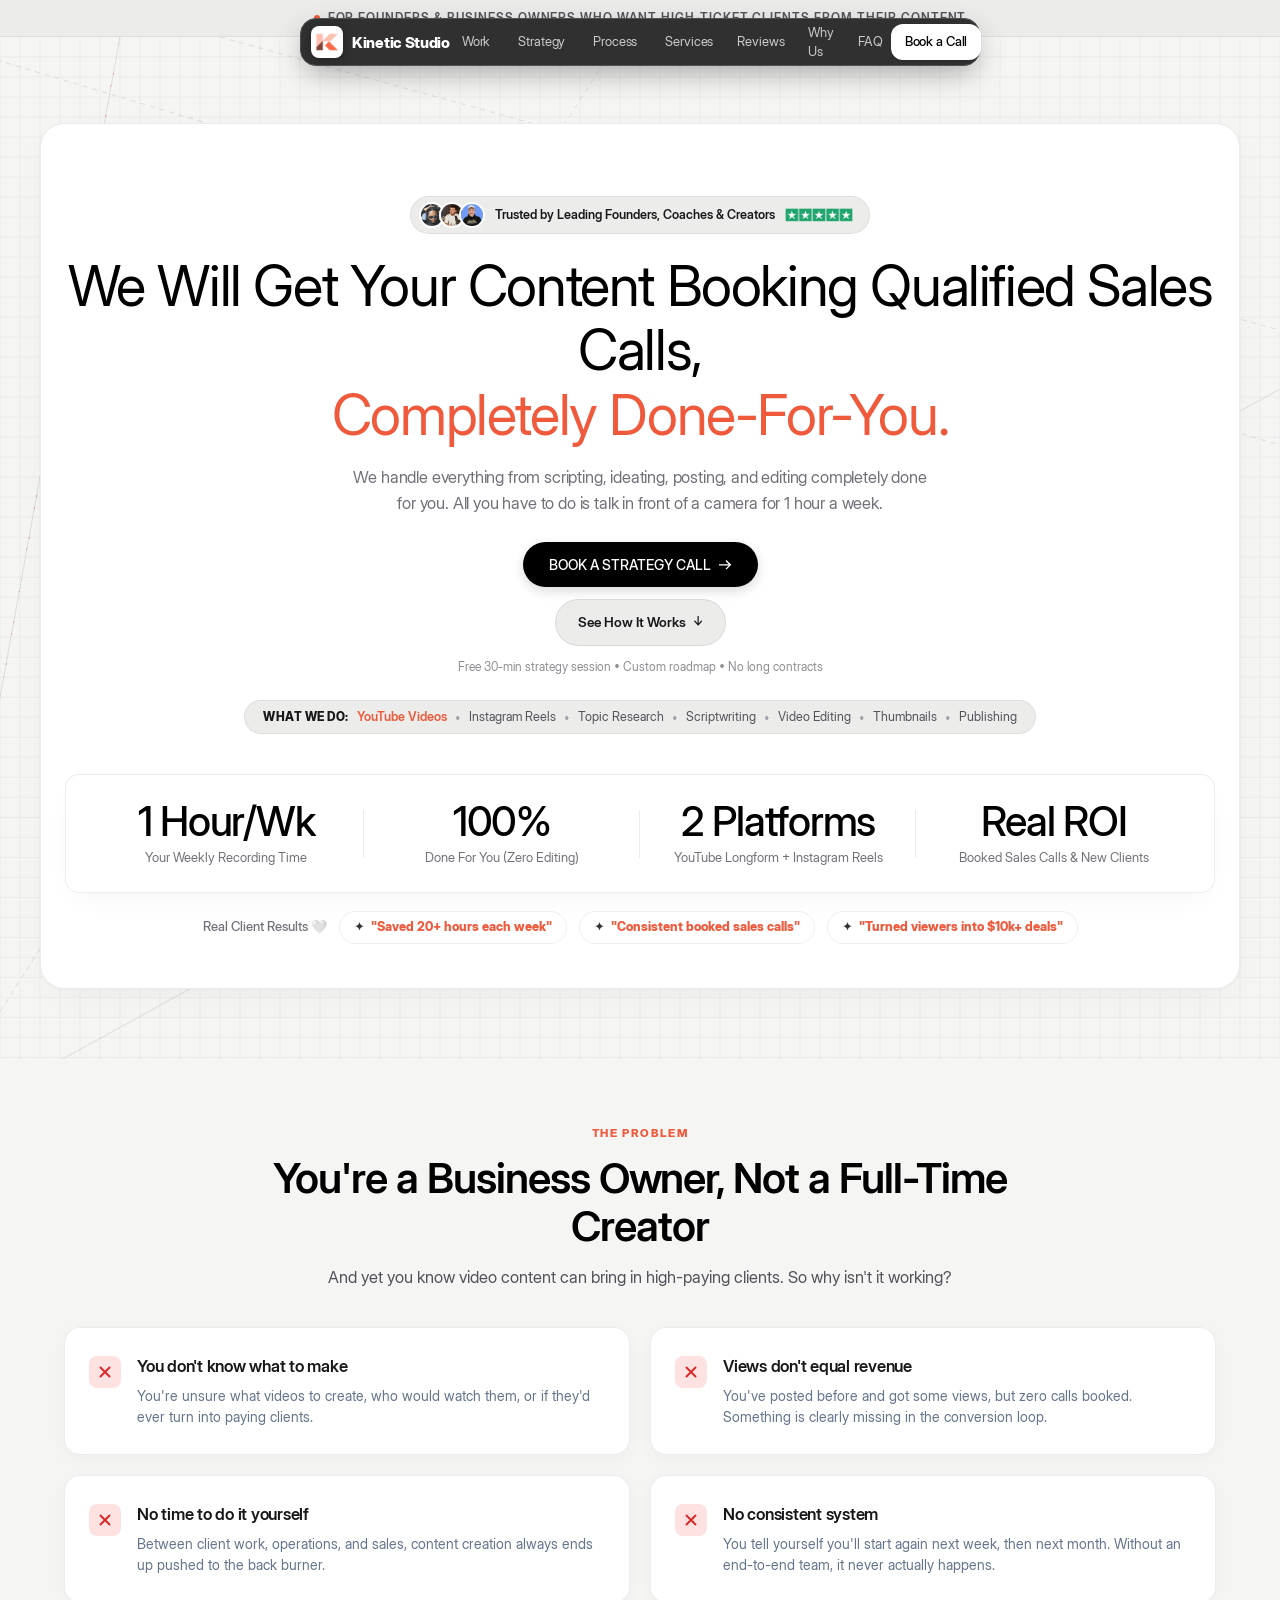
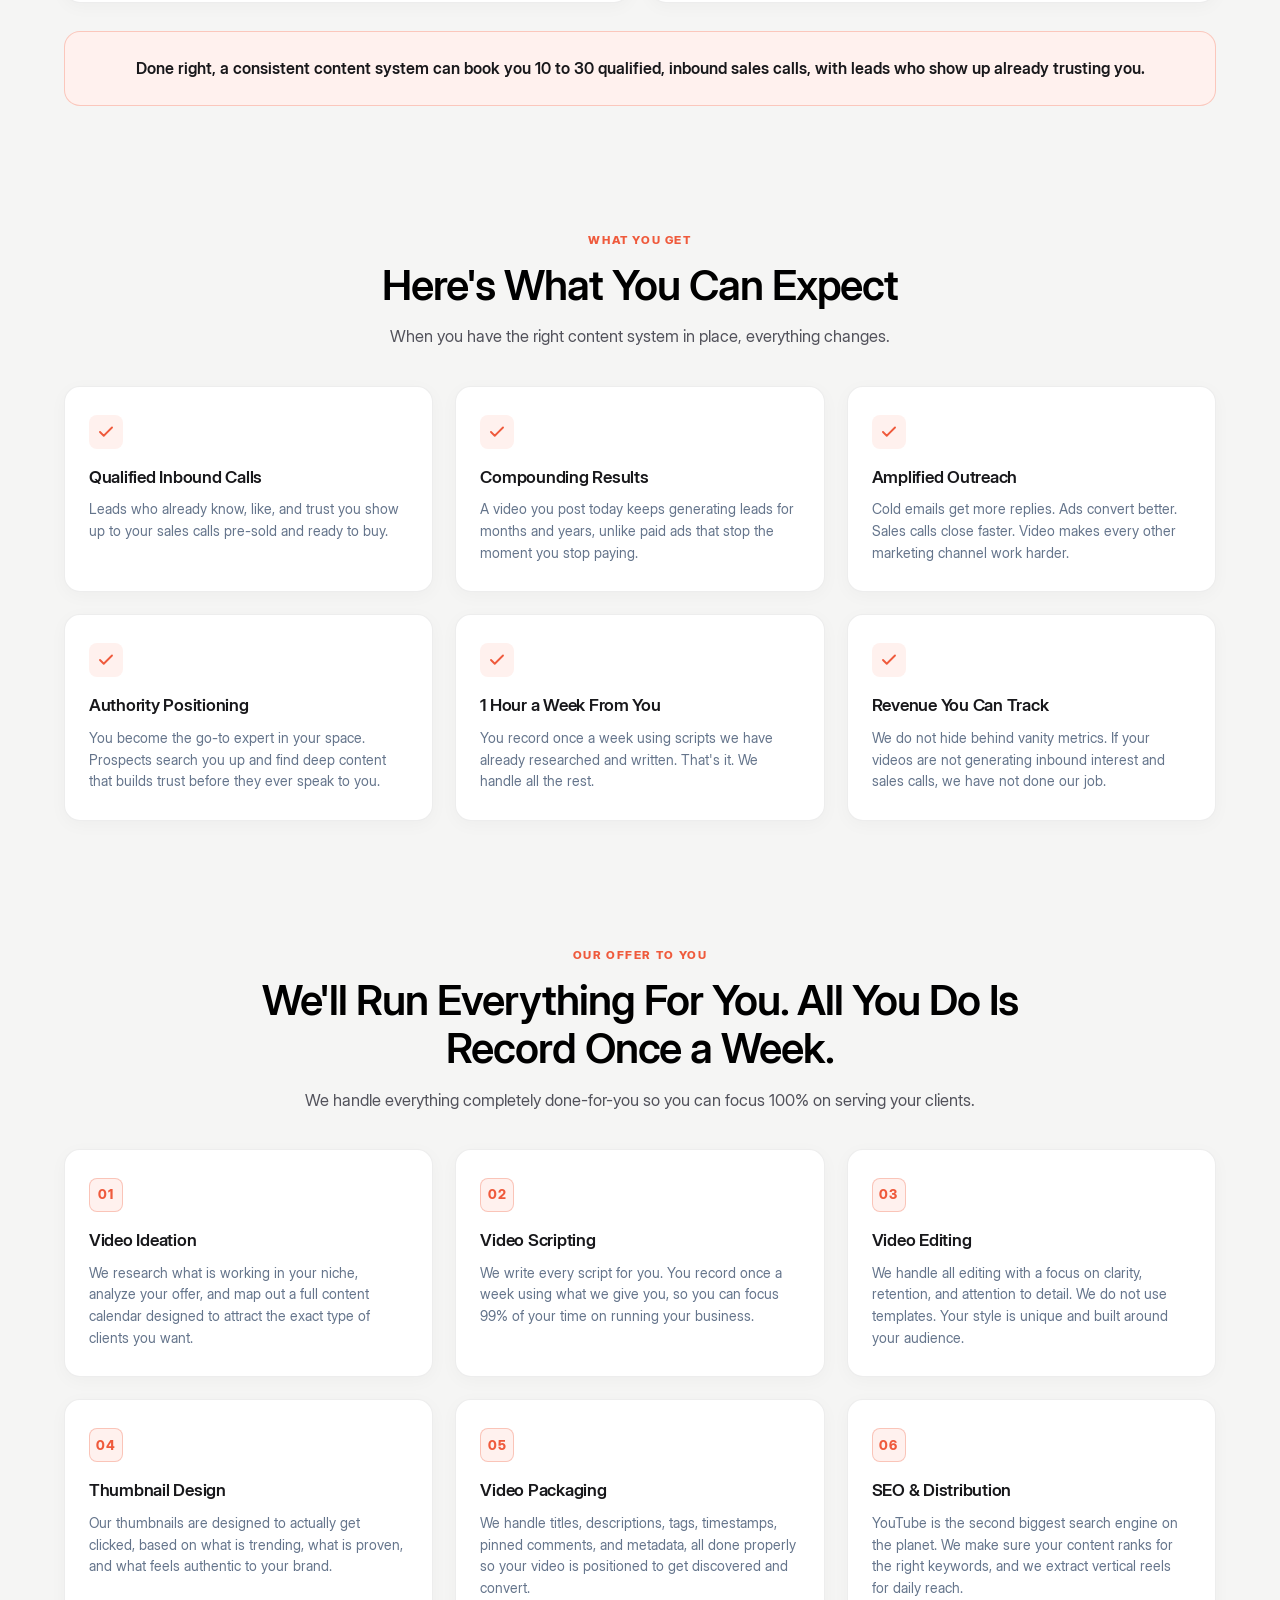
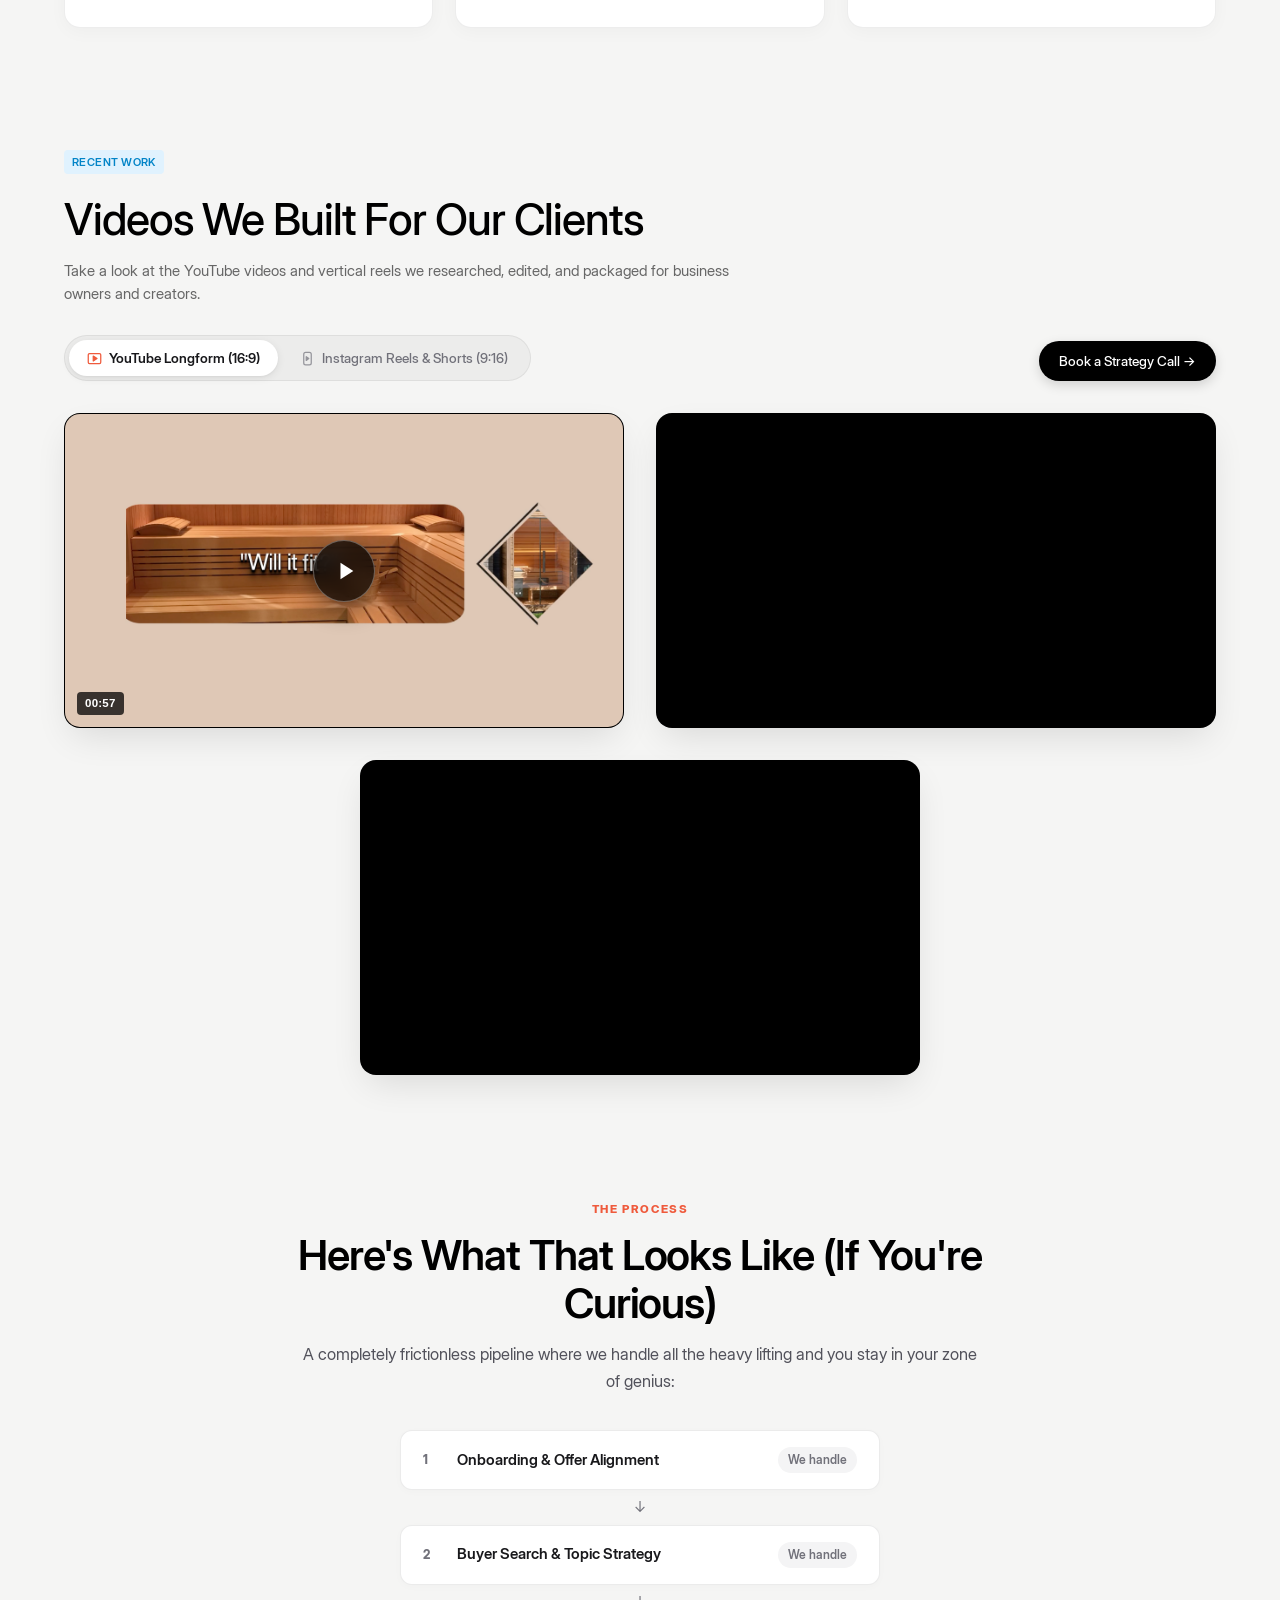
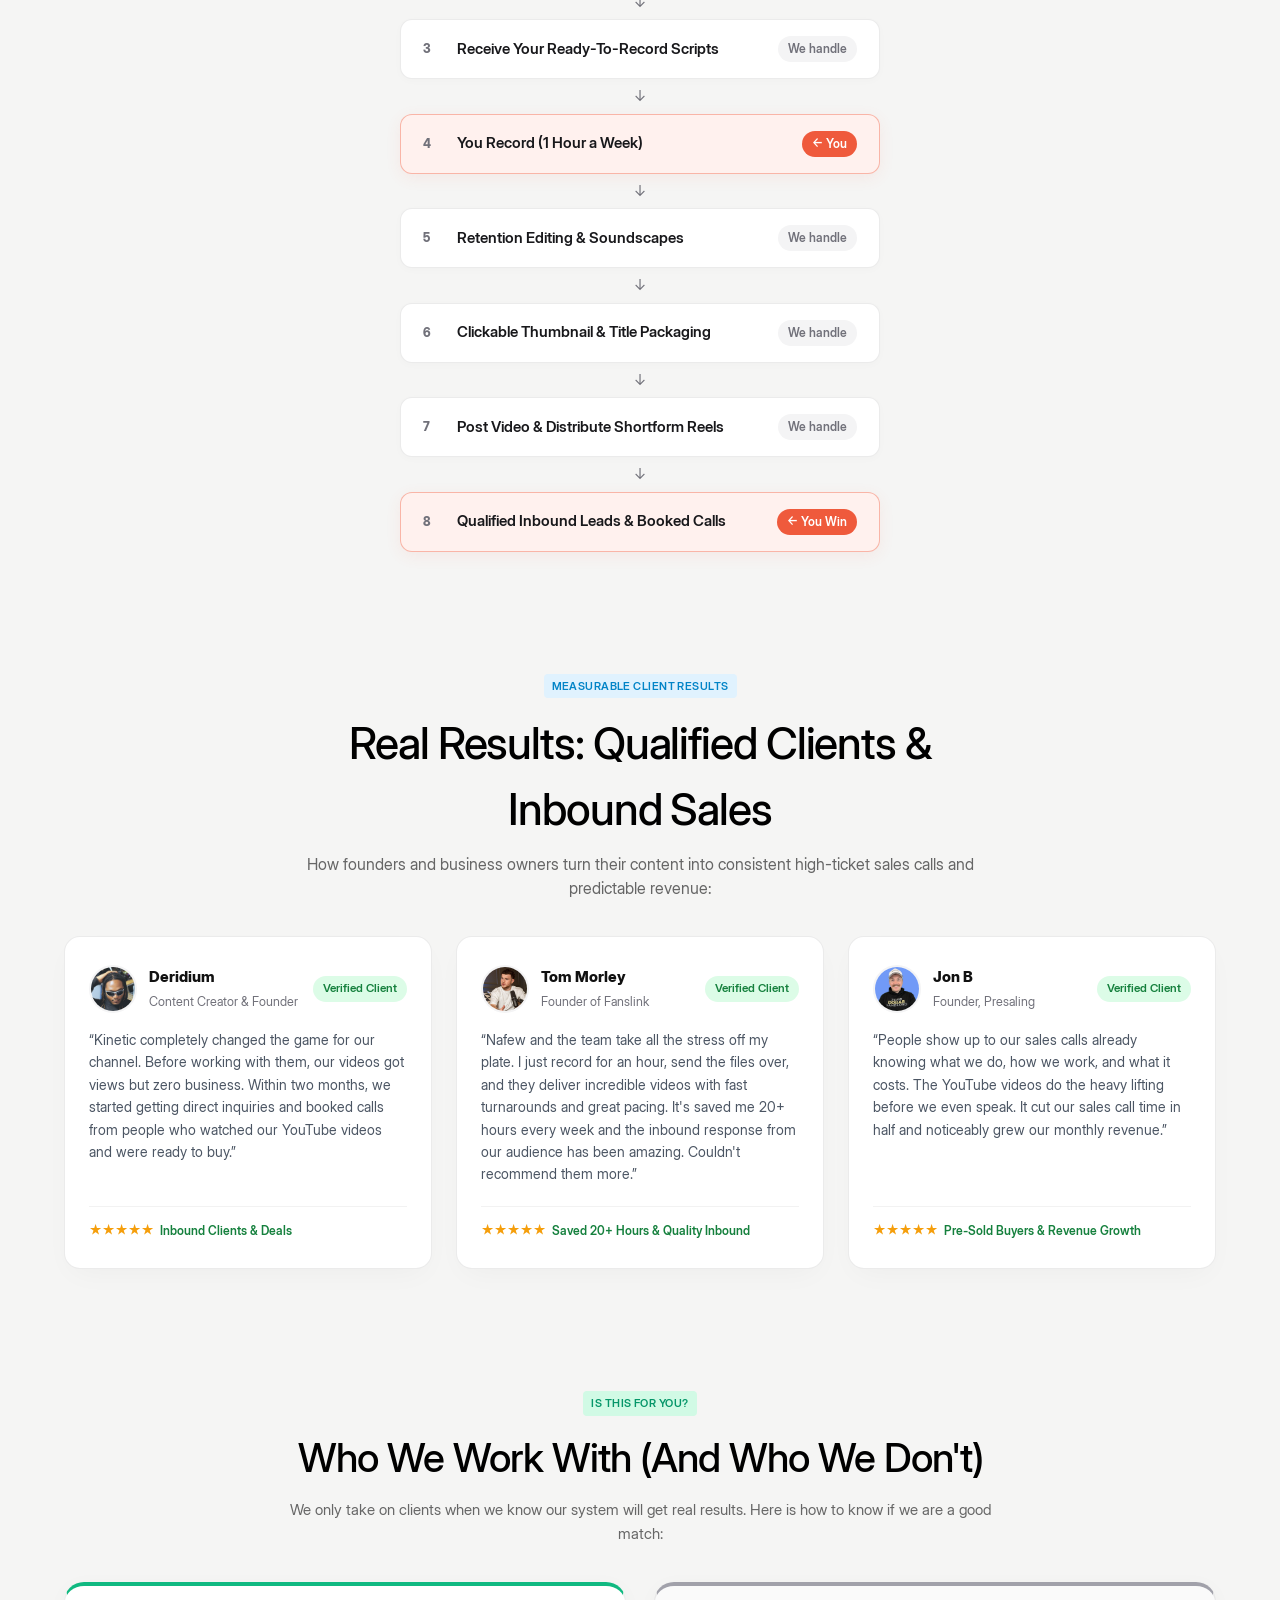
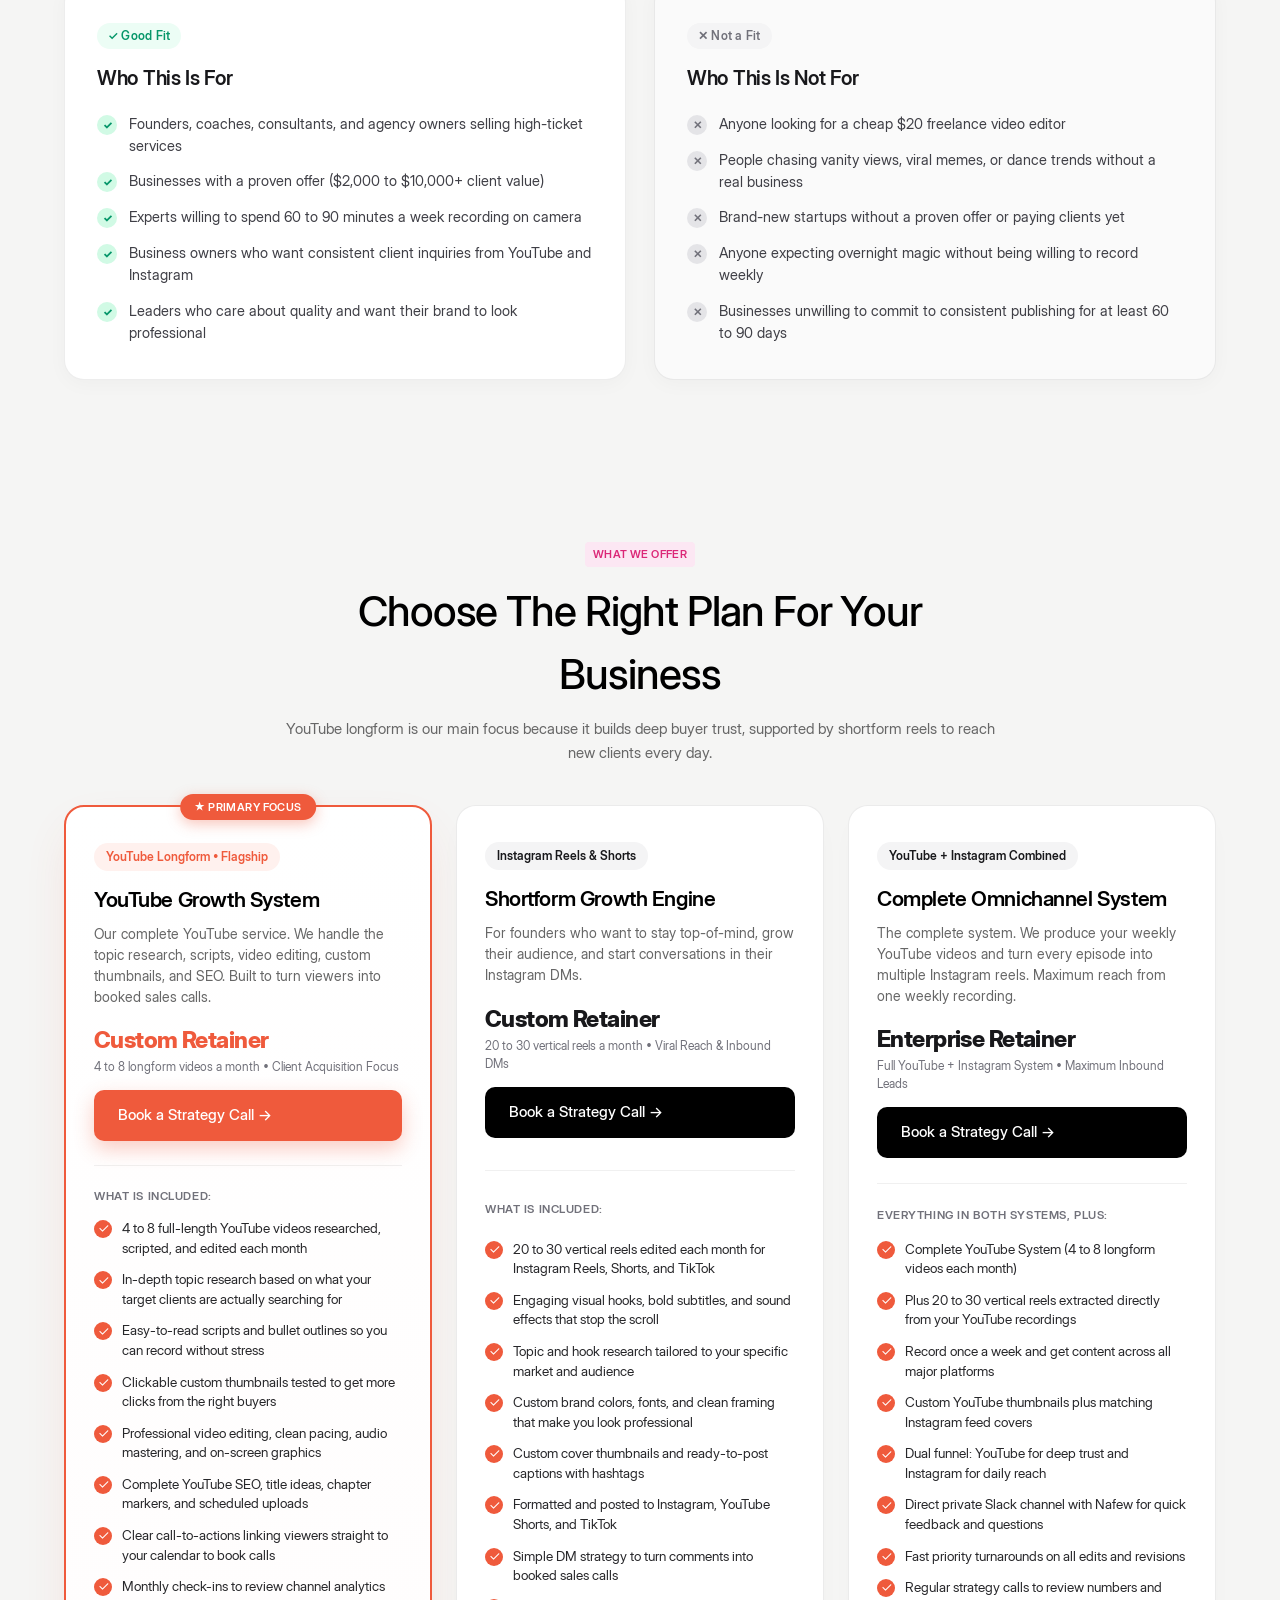
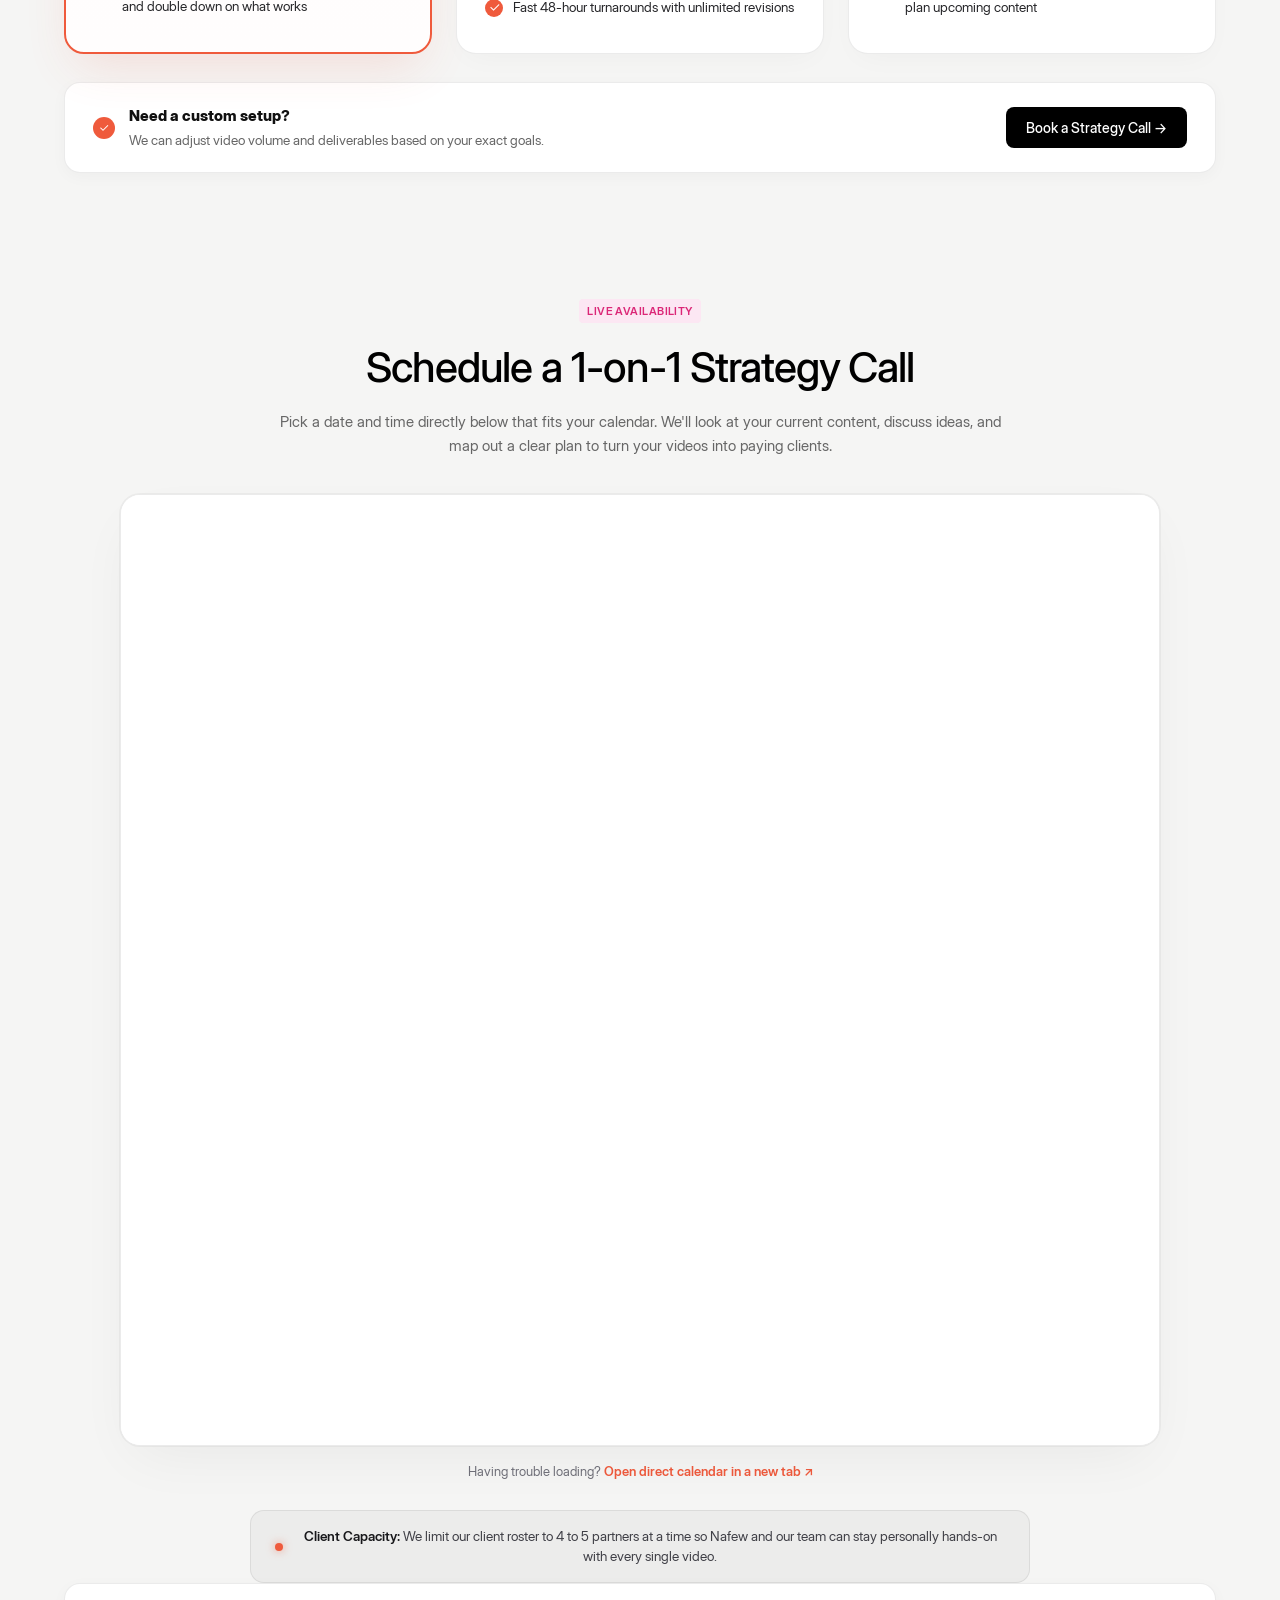
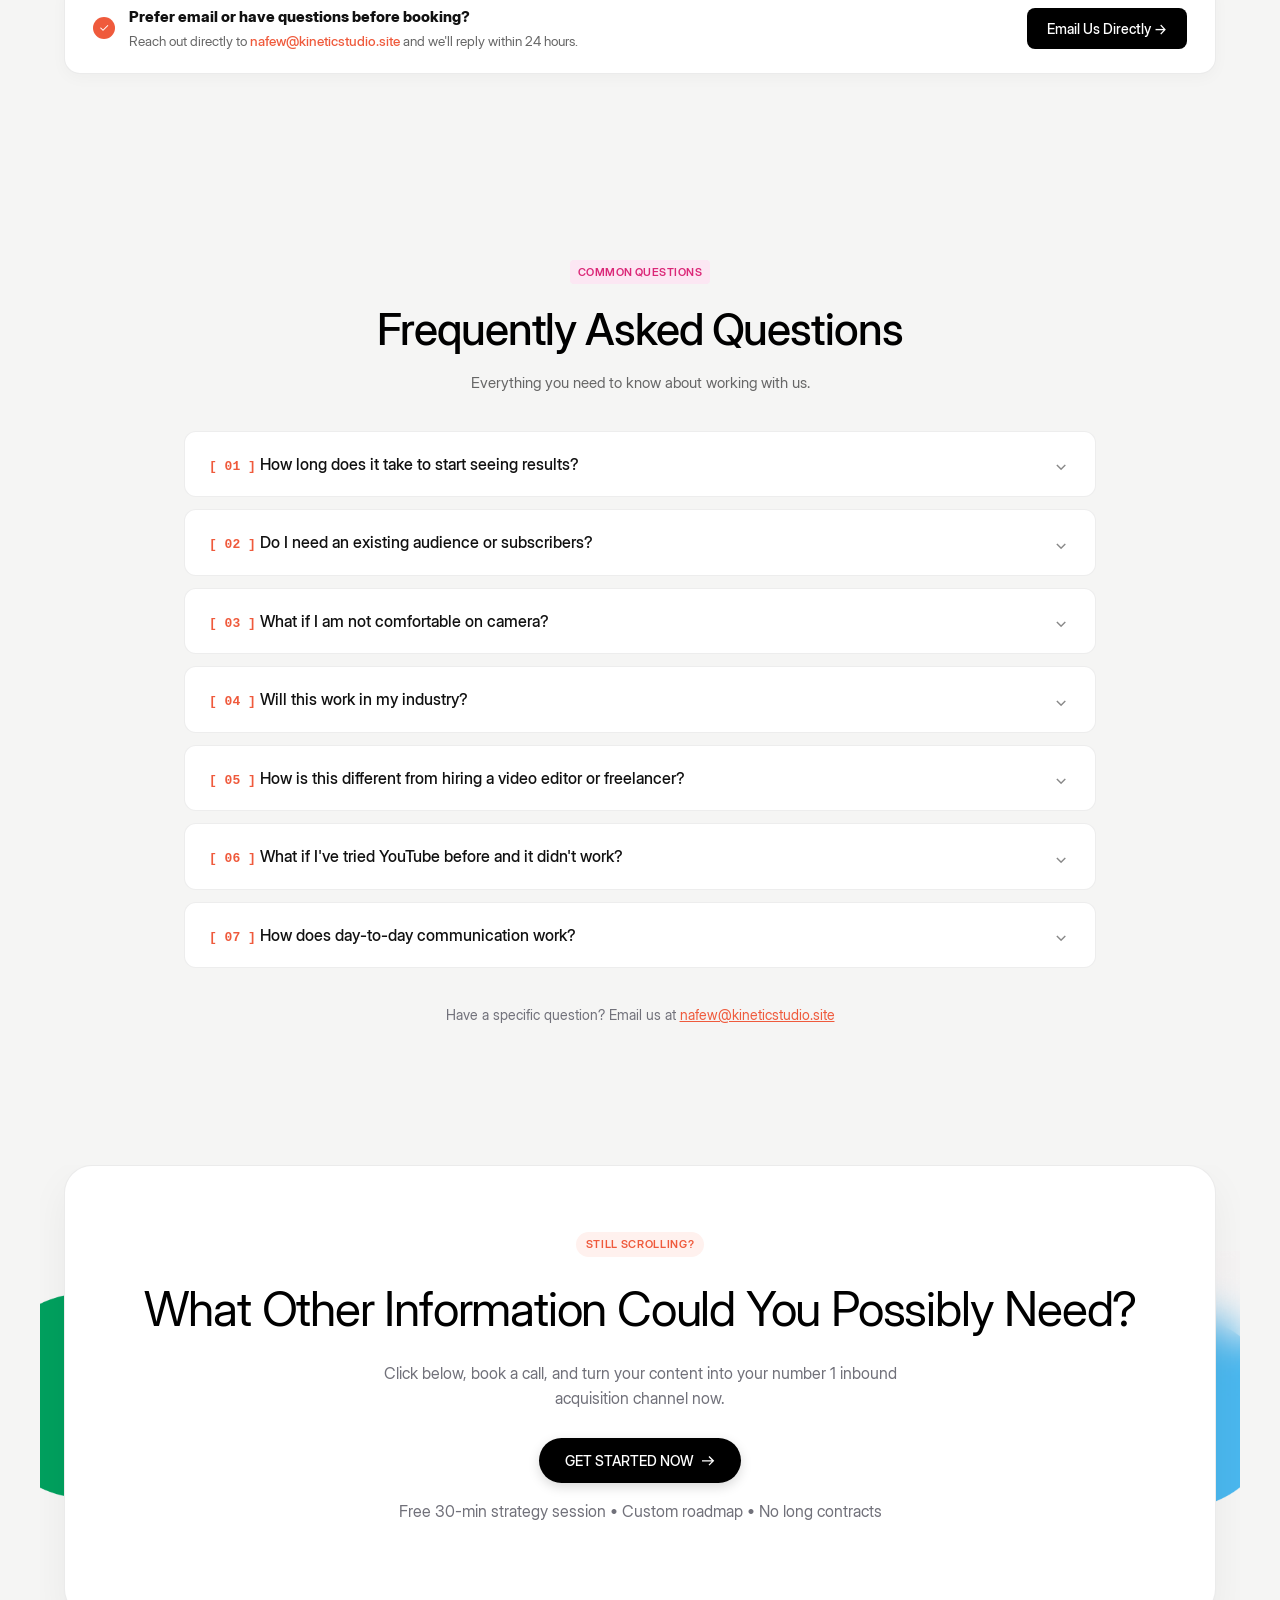
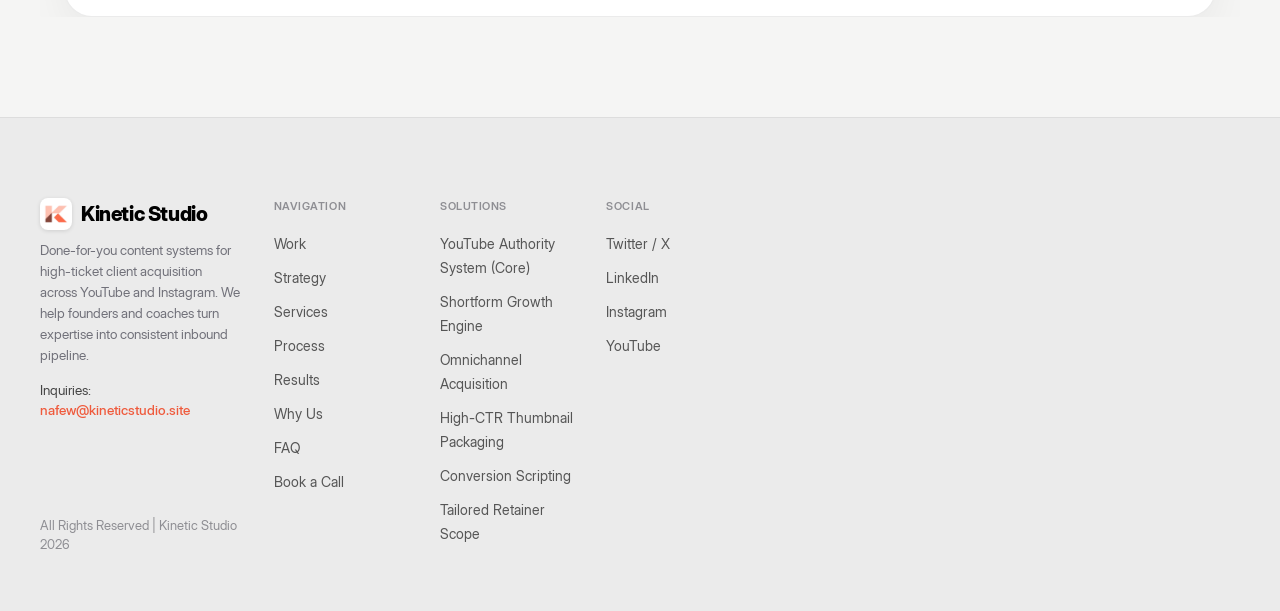
==== commit bcd07f73: "Broaden messaging from YouTube-specific to high-ticket content across headline, announcement, and pr" ====
--- a/index.html
+++ b/index.html
@@ -128,7 +128,7 @@
   <!-- Top Announcement Bar (Matching contentgetsclients.com in Kinetic Studio Skiff Style) -->
   <div class="ks-announcement-bar">
     <span class="ks-announcement-dot"></span>
-    <span>For Founders & Business Owners Who Want High-Ticket Clients From YouTube</span>
+    <span>For Founders & Business Owners Who Want High-Ticket Clients From Their Content</span>
   </div>
 
   <!-- ══════════════════════════════════════════════════════════════════
@@ -397,7 +397,7 @@
         </div>
 
         <h1 class="ks-hero-title">
-          <span class="dark-text">We Will Get Your YouTube Channel Booking Qualified Sales Calls,</span><br />
+          <span class="dark-text">We Will Get Your Content Booking Qualified Sales Calls,</span><br />
           <span class="coral-text">Completely Done-For-You.</span>
         </h1>
 
@@ -482,9 +482,9 @@
   <section class="ks-section" id="problem" style="padding-top:60px;">
     <div style="text-align:center; max-width:760px; margin:0 auto 24px auto;">
       <span class="ks-section-eyebrow">The Problem</span>
-      <h2 class="ks-section-title">You're a Business Owner, Not a YouTuber</h2>
+      <h2 class="ks-section-title">You're a Business Owner, Not a Full-Time Creator</h2>
       <p class="ks-section-lead">
-        And yet you know YouTube can bring in high-paying clients. So why isn't it working?
+        And yet you know video content can bring in high-paying clients. So why isn't it working?
       </p>
     </div>
 
@@ -515,7 +515,7 @@
         </span>
         <div>
           <h3>No time to do it yourself</h3>
-          <p>Between client work, operations, and sales, YouTube always ends up pushed to the back burner.</p>
+          <p>Between client work, operations, and sales, content creation always ends up pushed to the back burner.</p>
         </div>
       </div>
 
@@ -531,7 +531,7 @@
     </div>
 
     <div class="ks-callout-card">
-      <p>Done right, one YouTube video per week can book you 10 to 30 qualified, inbound sales calls, with leads who show up already trusting you.</p>
+      <p>Done right, a consistent content system can book you 10 to 30 qualified, inbound sales calls, with leads who show up already trusting you.</p>
     </div>
   </section>
 
@@ -1321,7 +1321,7 @@
     <div class="ks-community-card">
       <span class="ks-process-step-badge" style="margin: 0 auto 16px auto;">Still Scrolling?</span>
       <h2>What Other Information Could You Possibly Need?</h2>
-      <p>Click below, book a call, and turn YouTube into your number 1 inbound acquisition channel now.</p>
+      <p>Click below, book a call, and turn your content into your number 1 inbound acquisition channel now.</p>
 
       <div class="ks-hero-cta-wrap">
         <a href="#book-call" class="ks-hero-btn-figma">
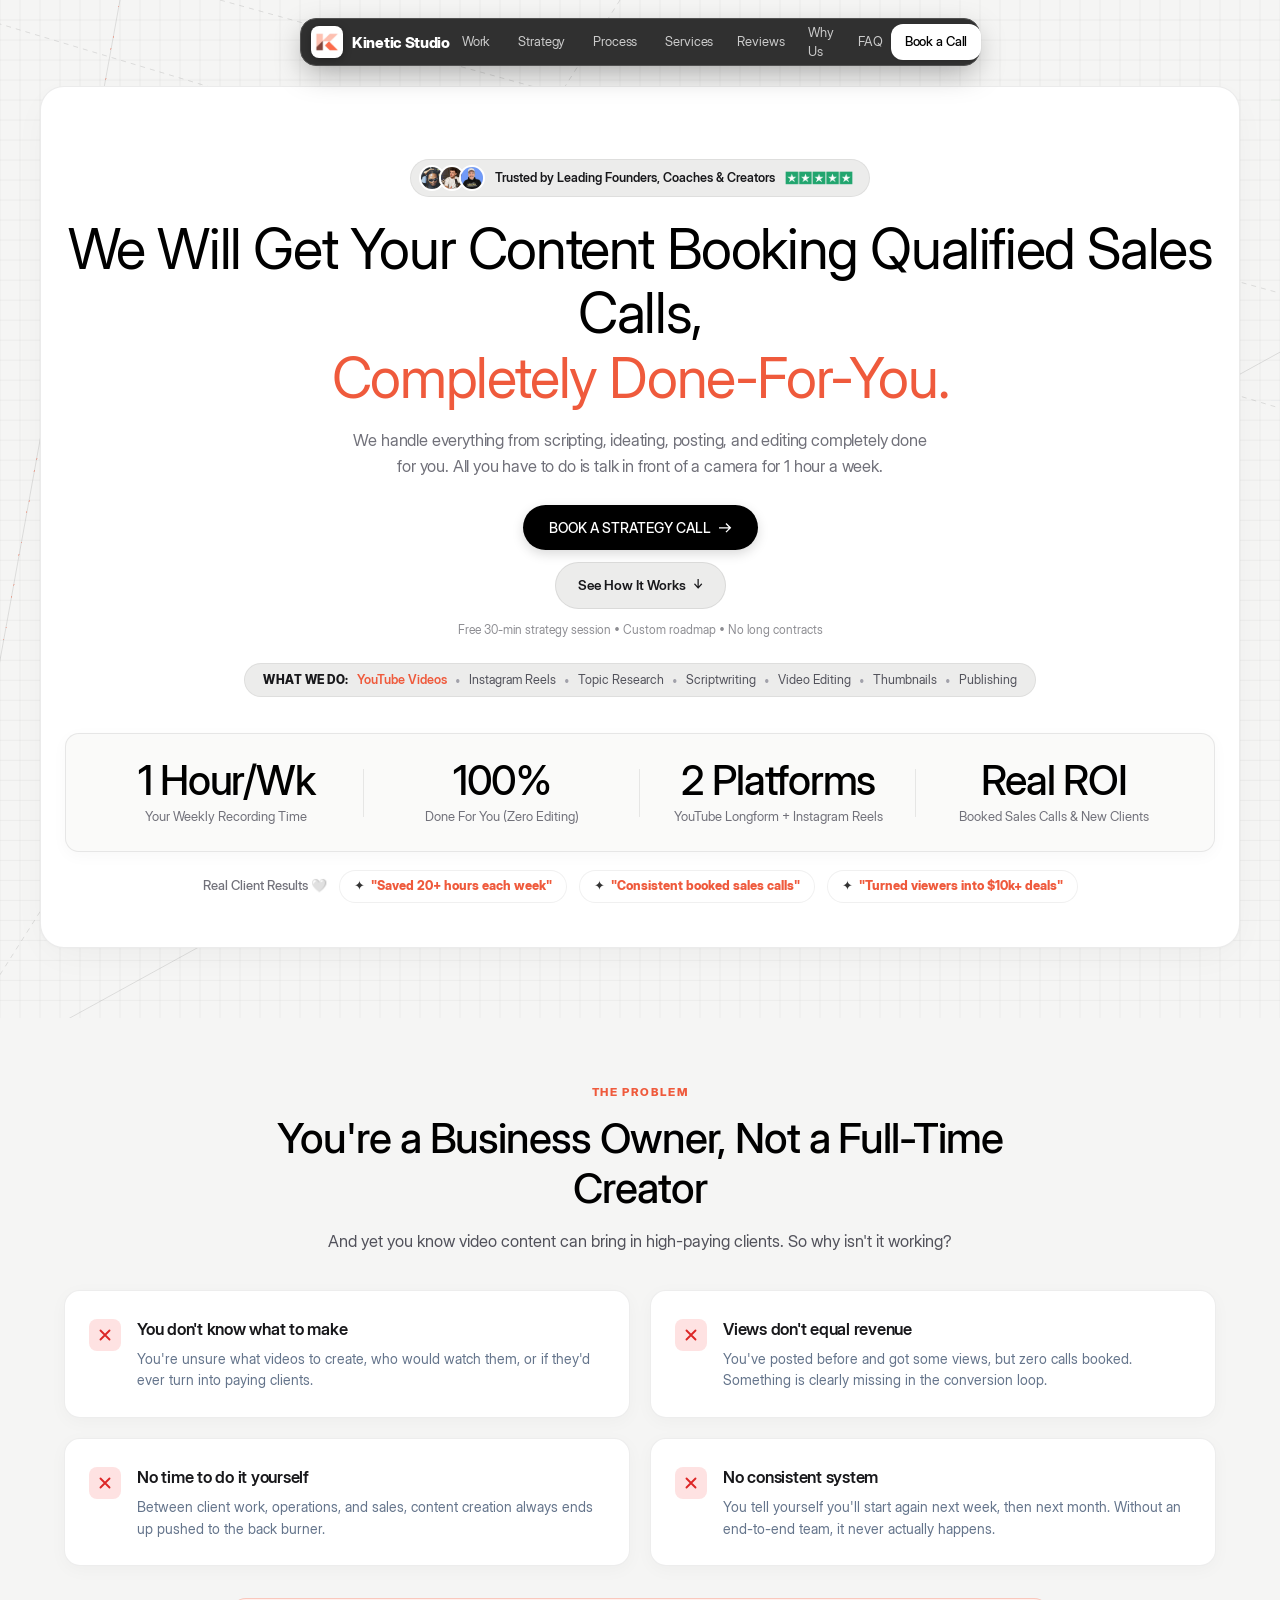
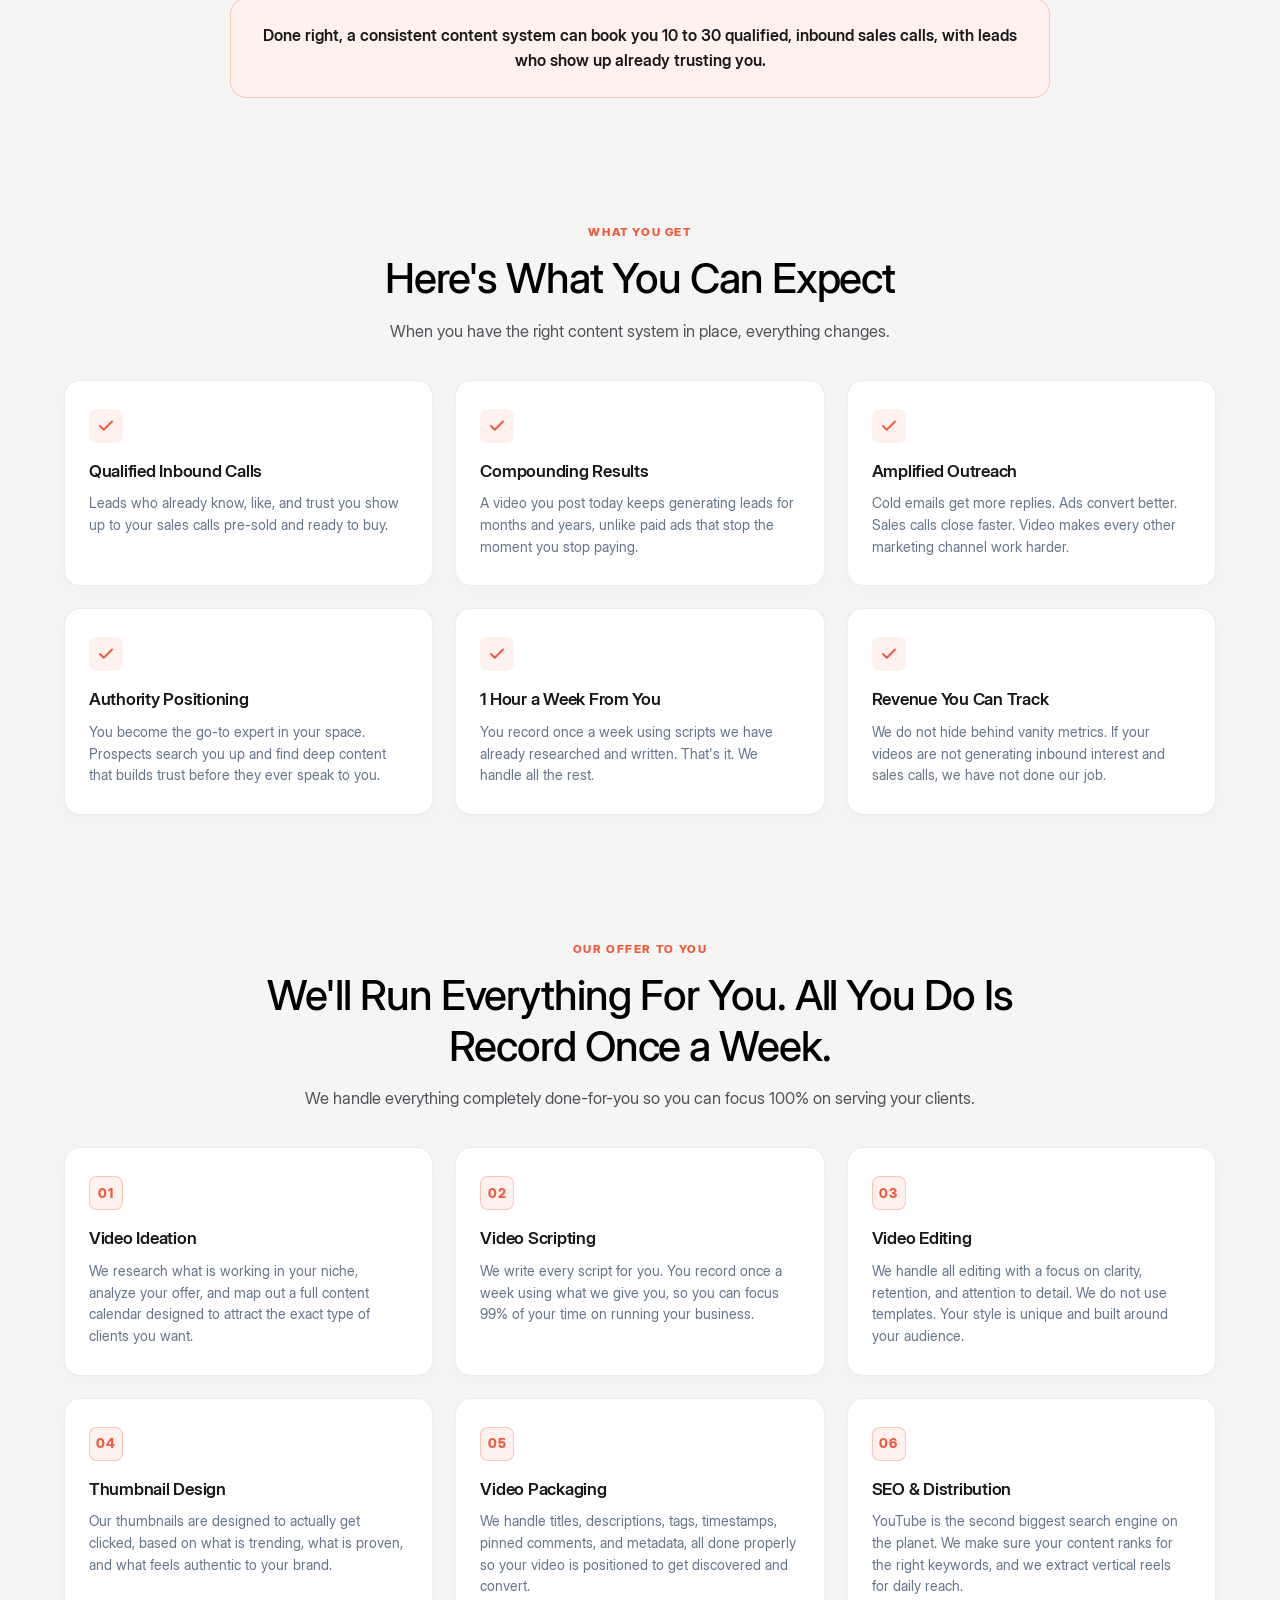
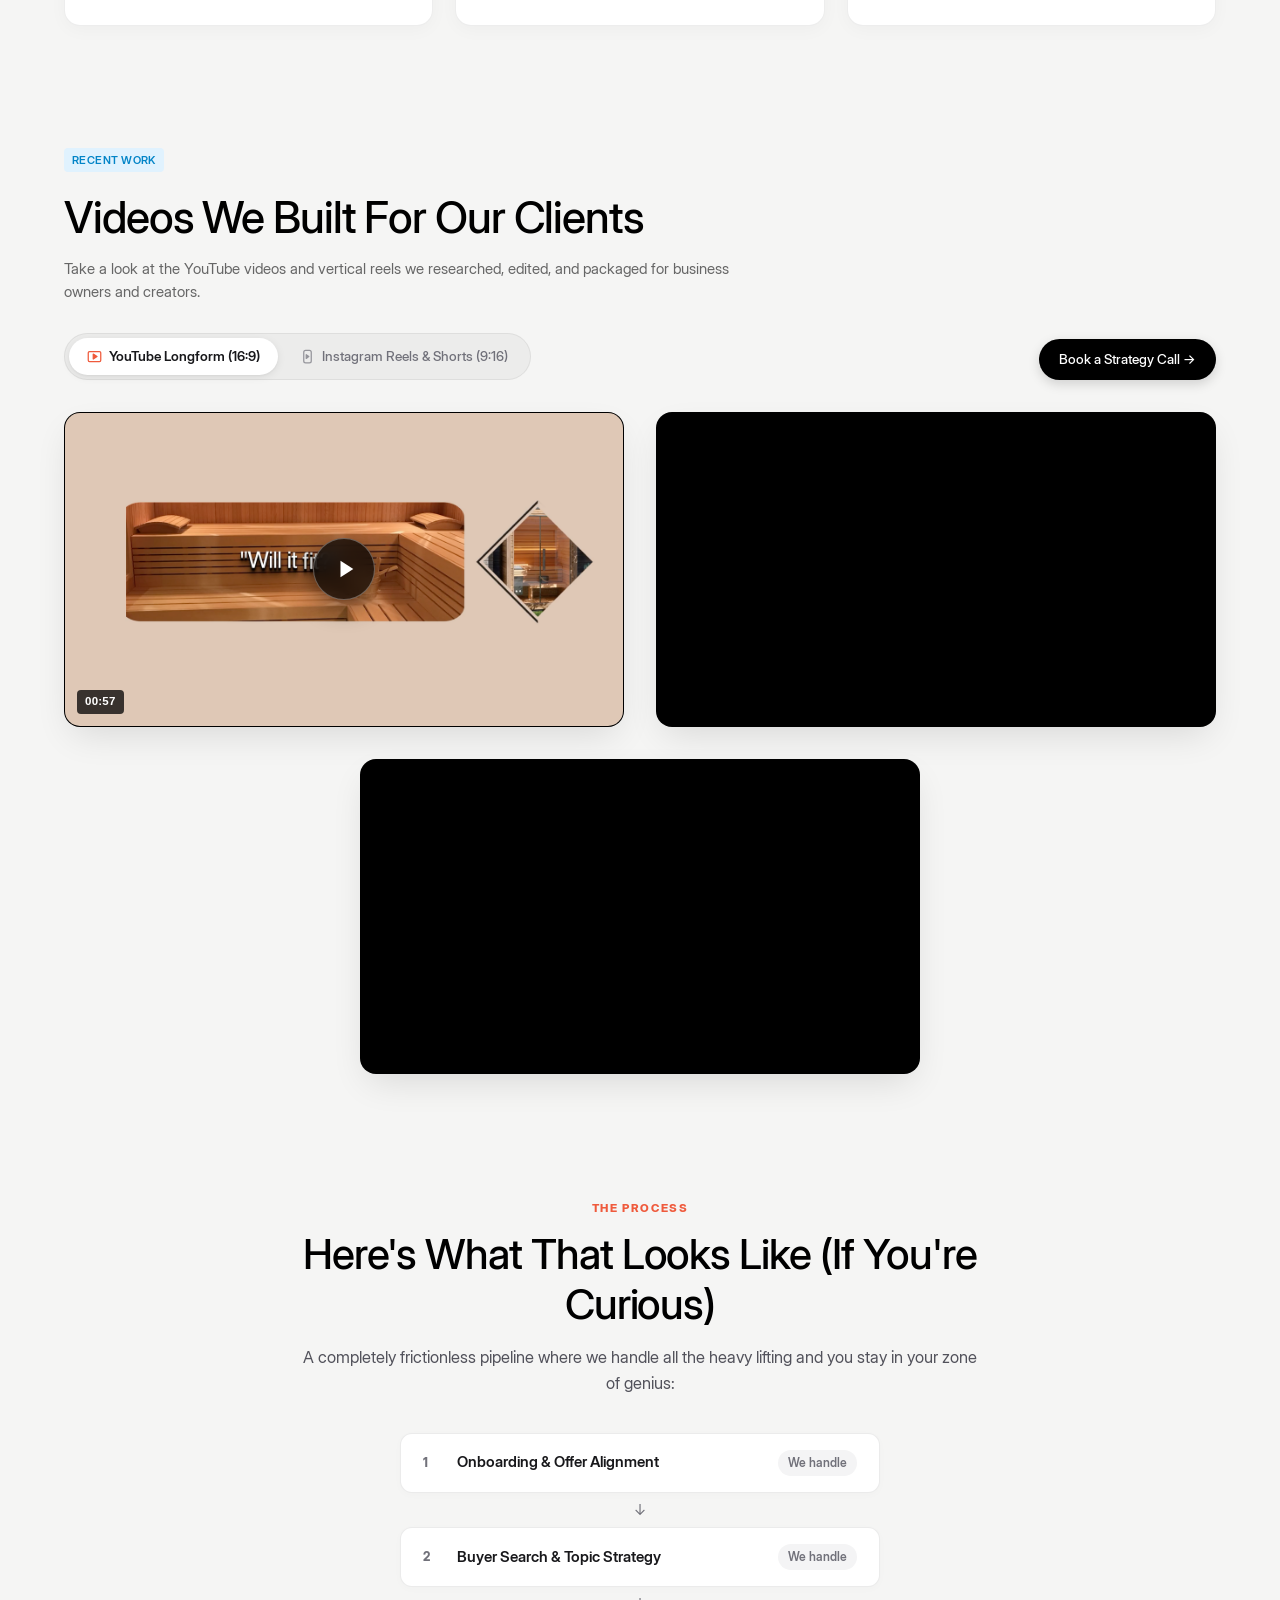
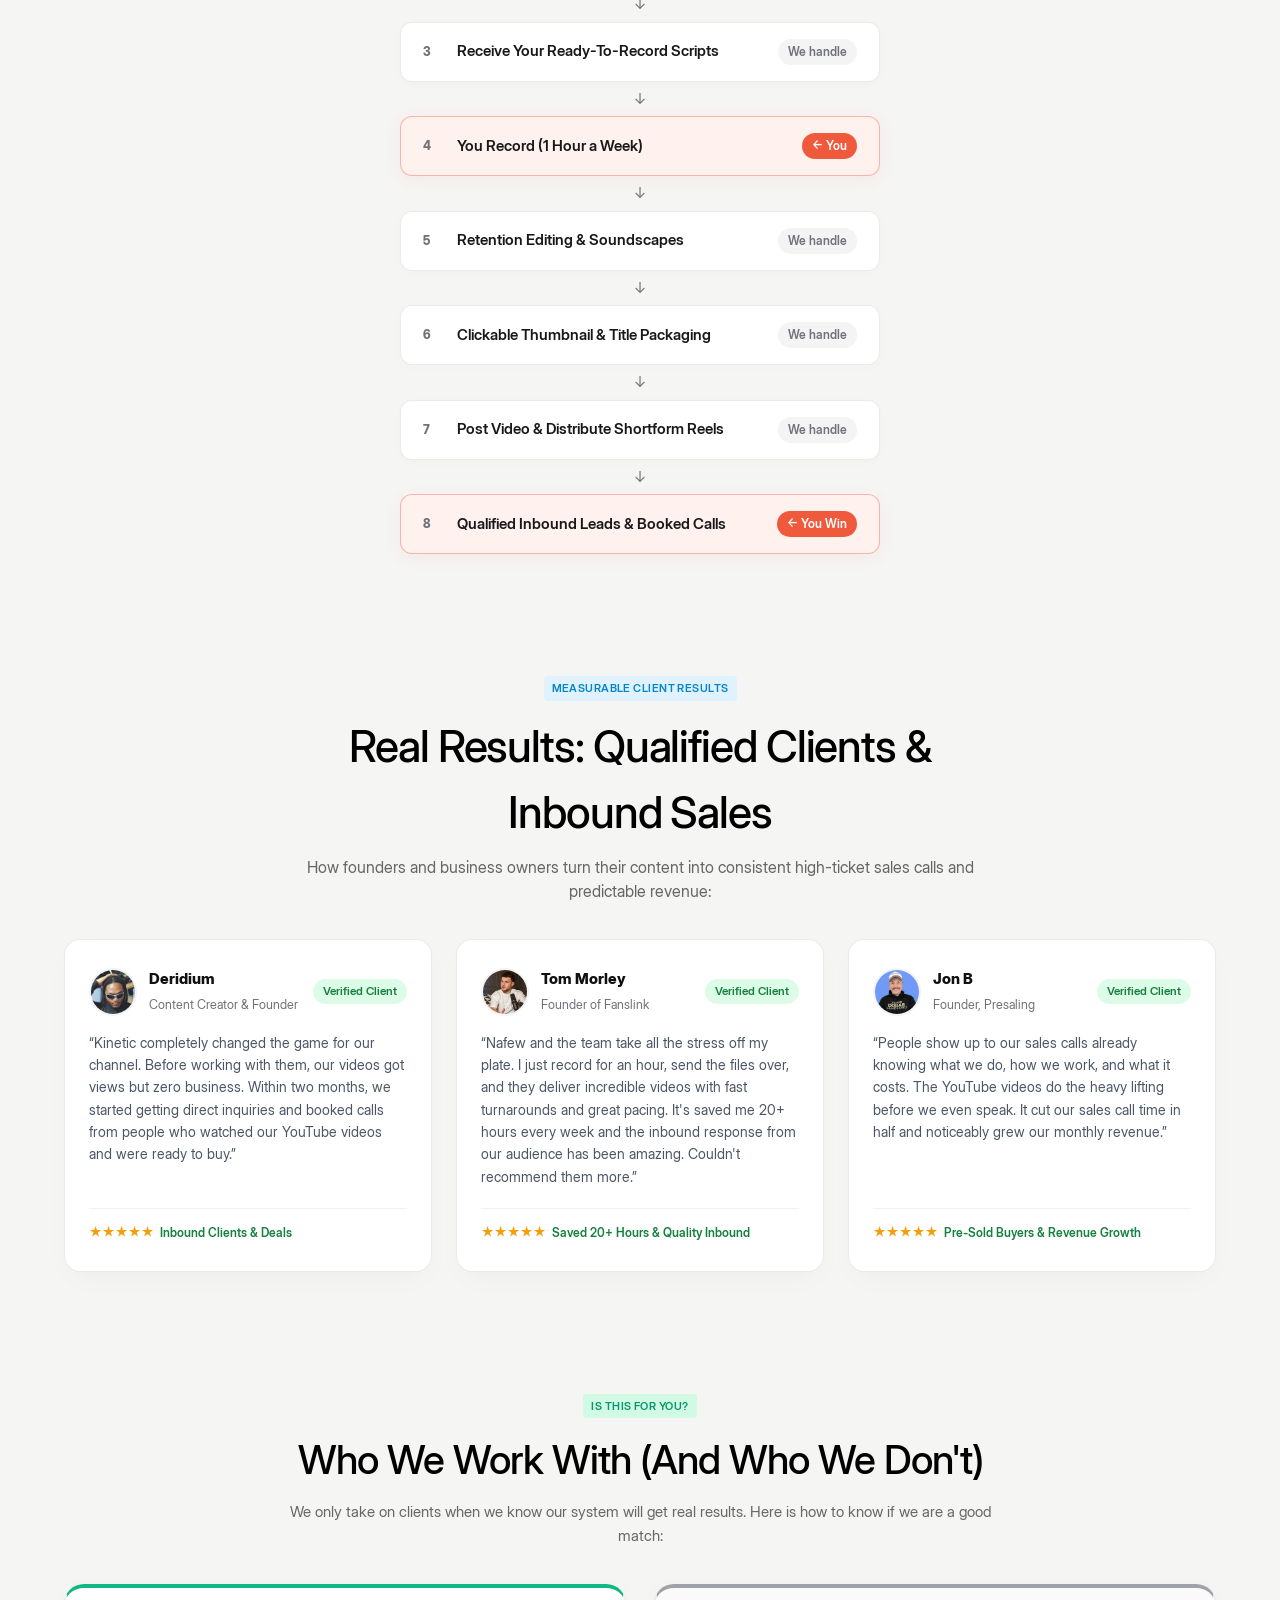
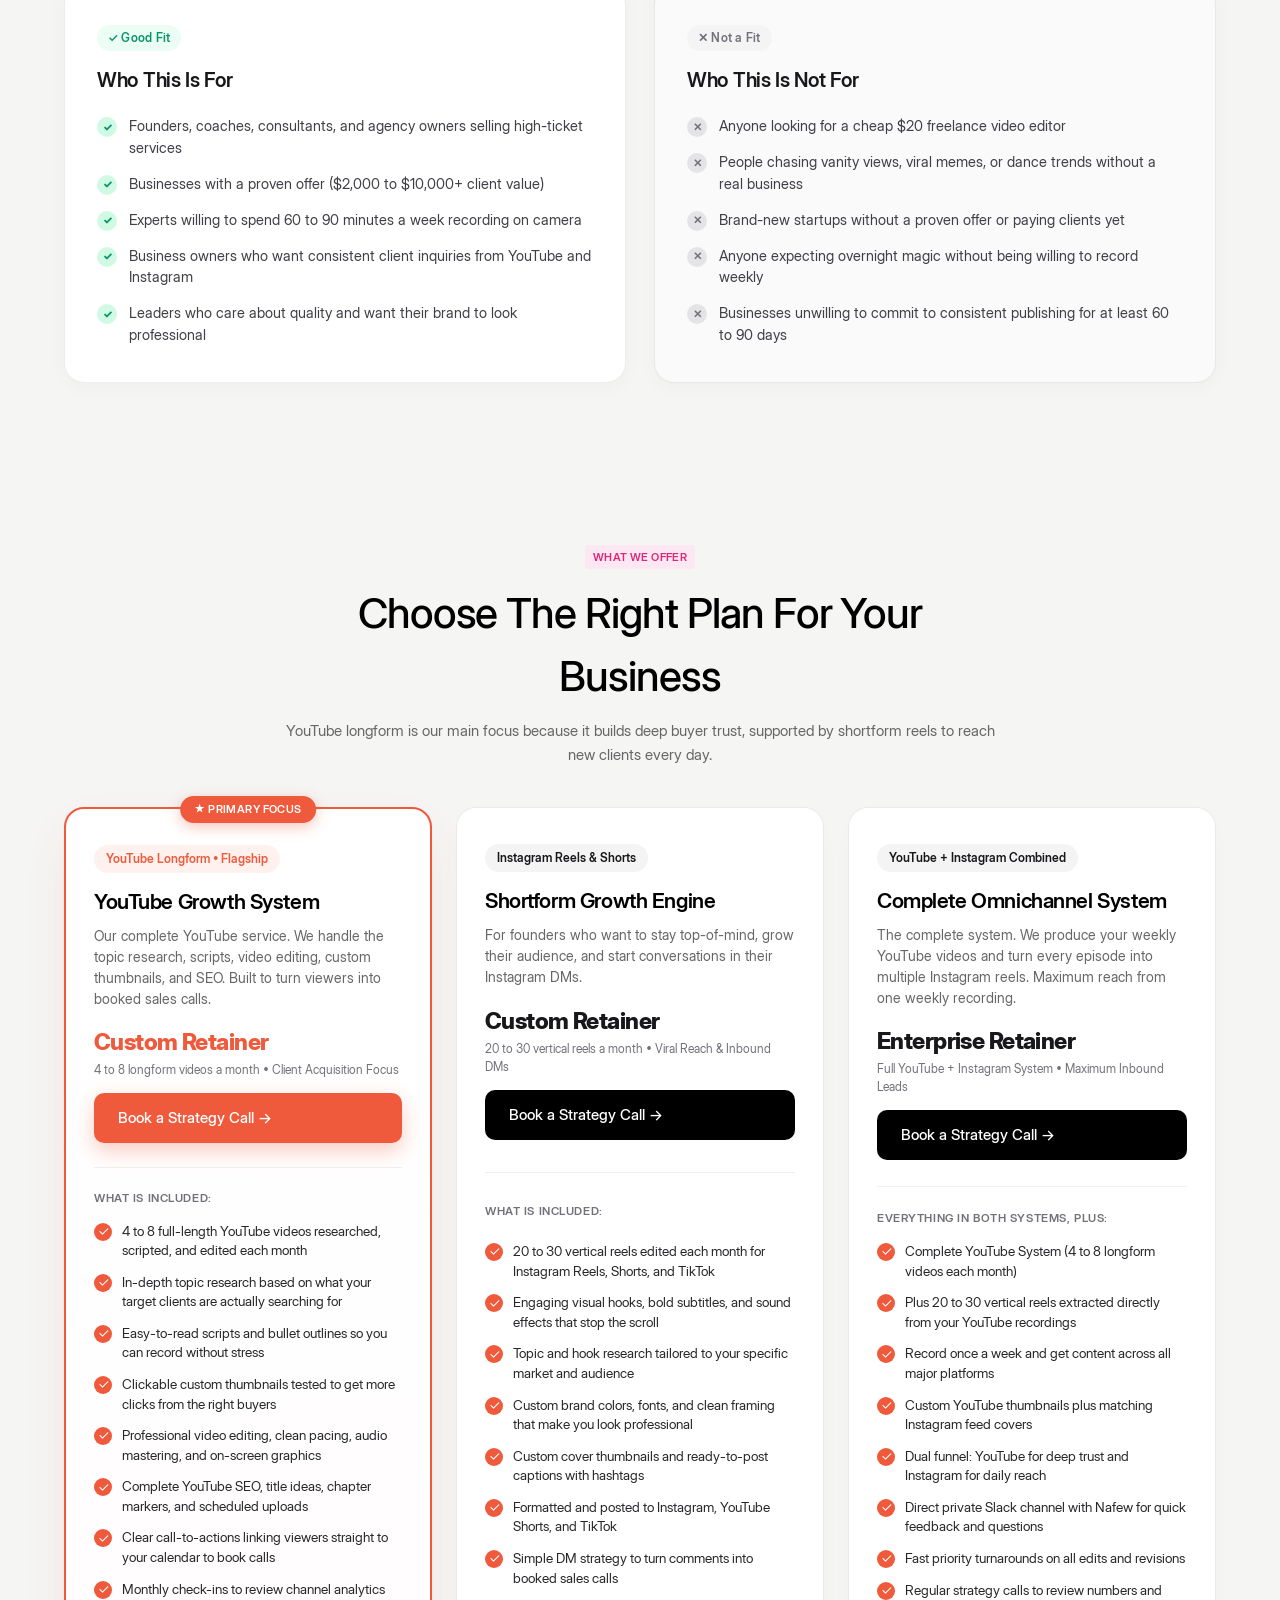
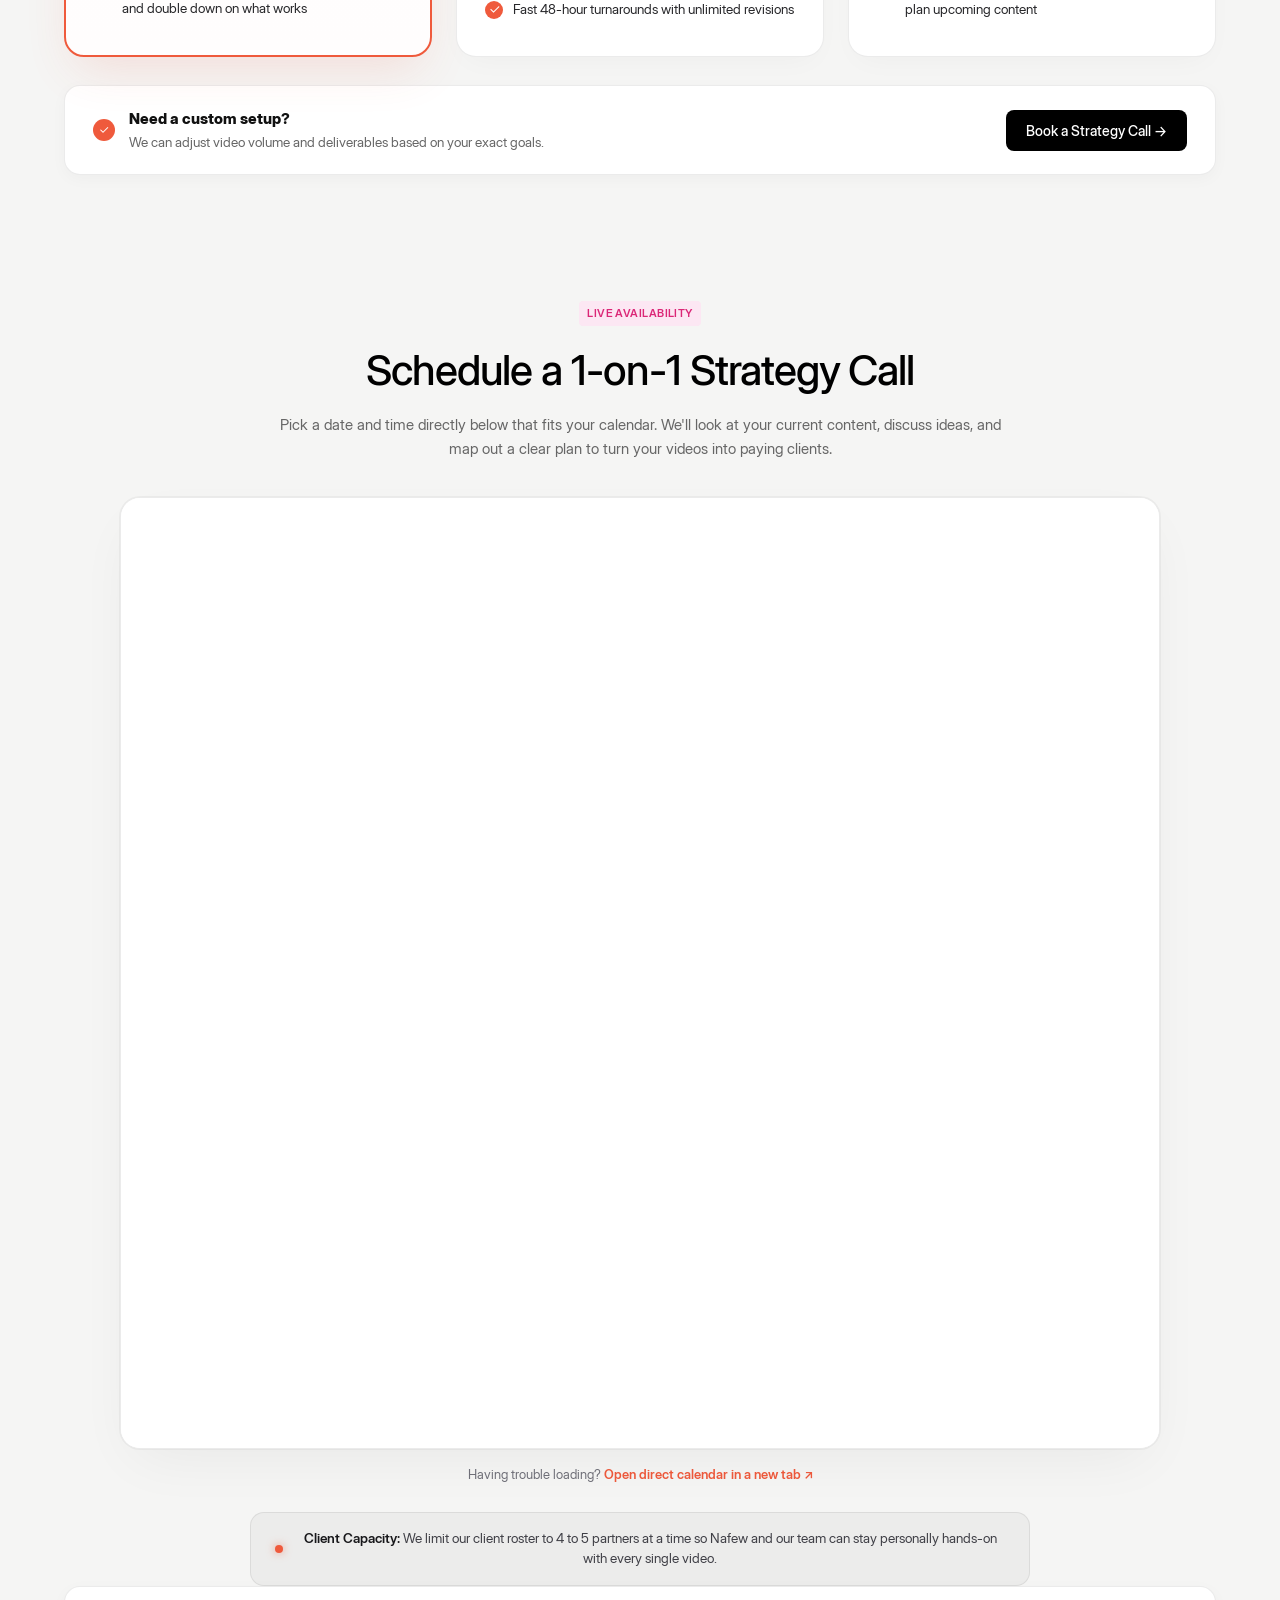
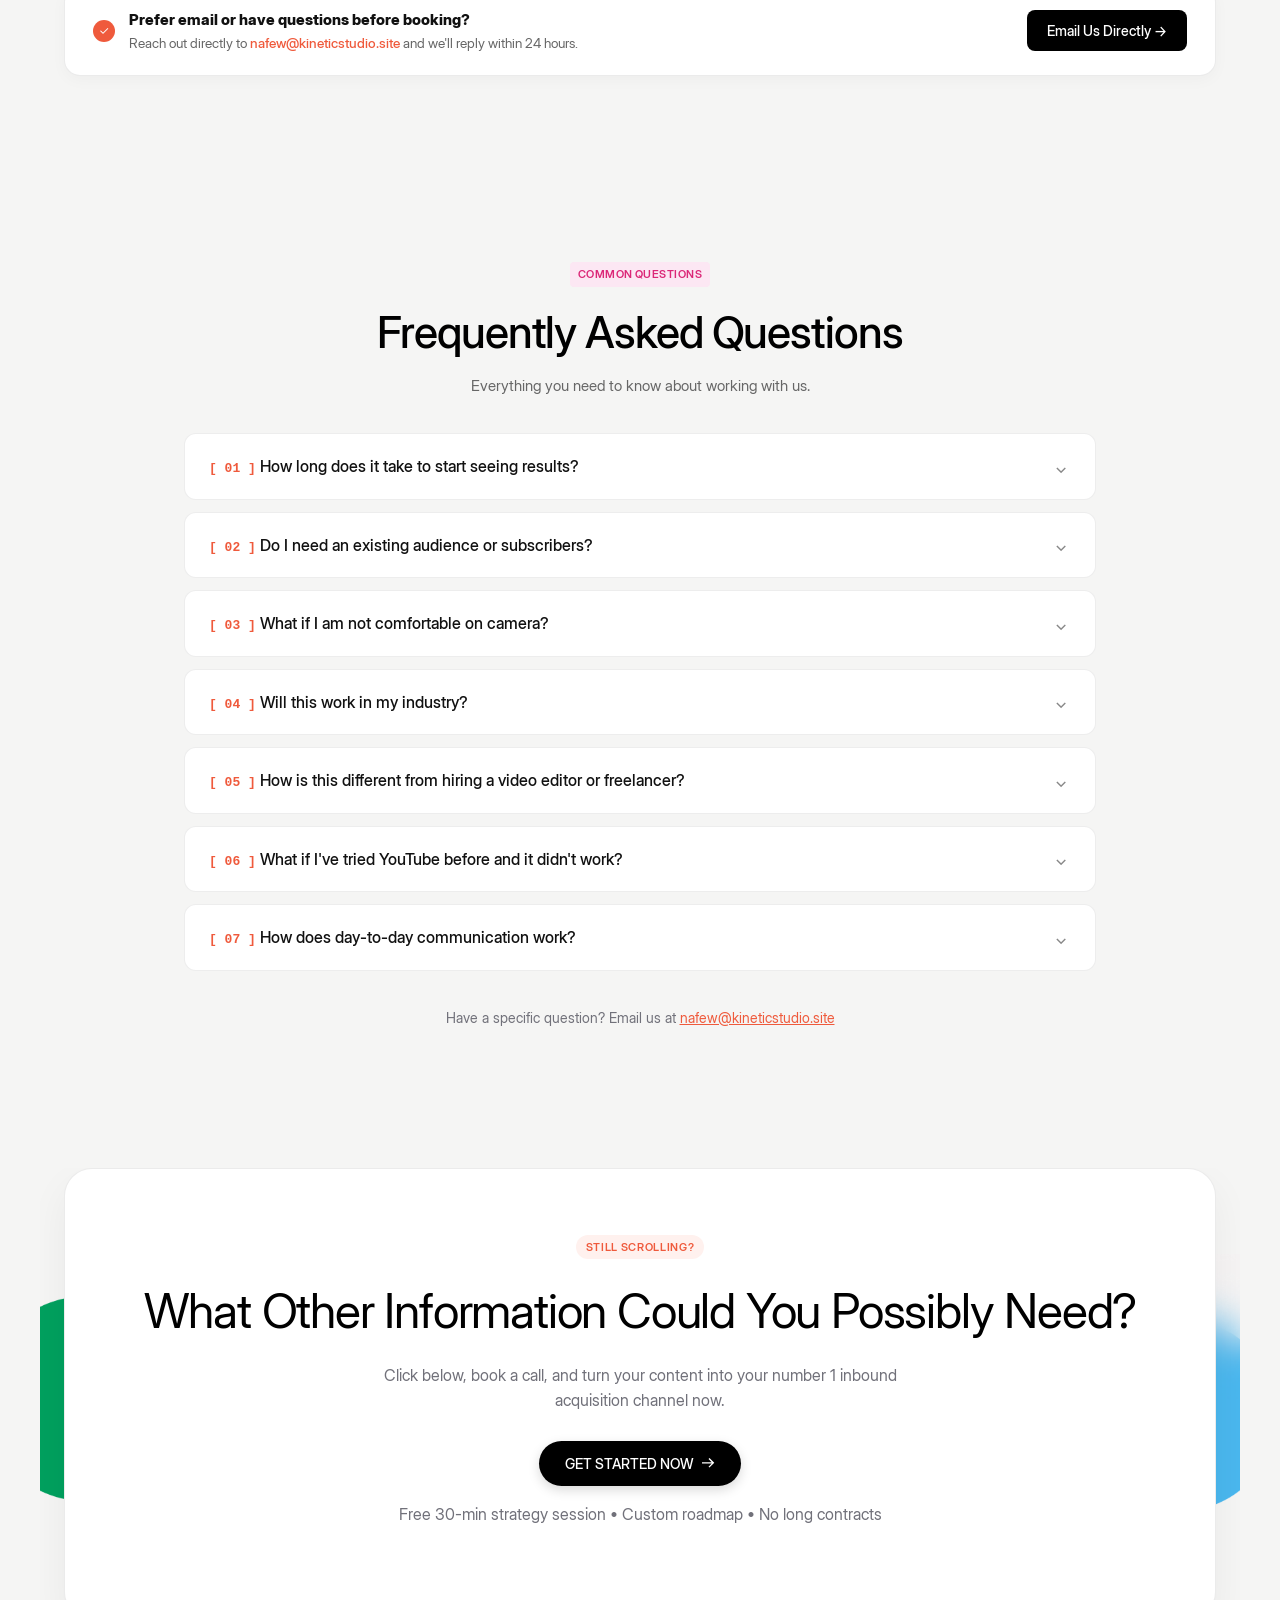
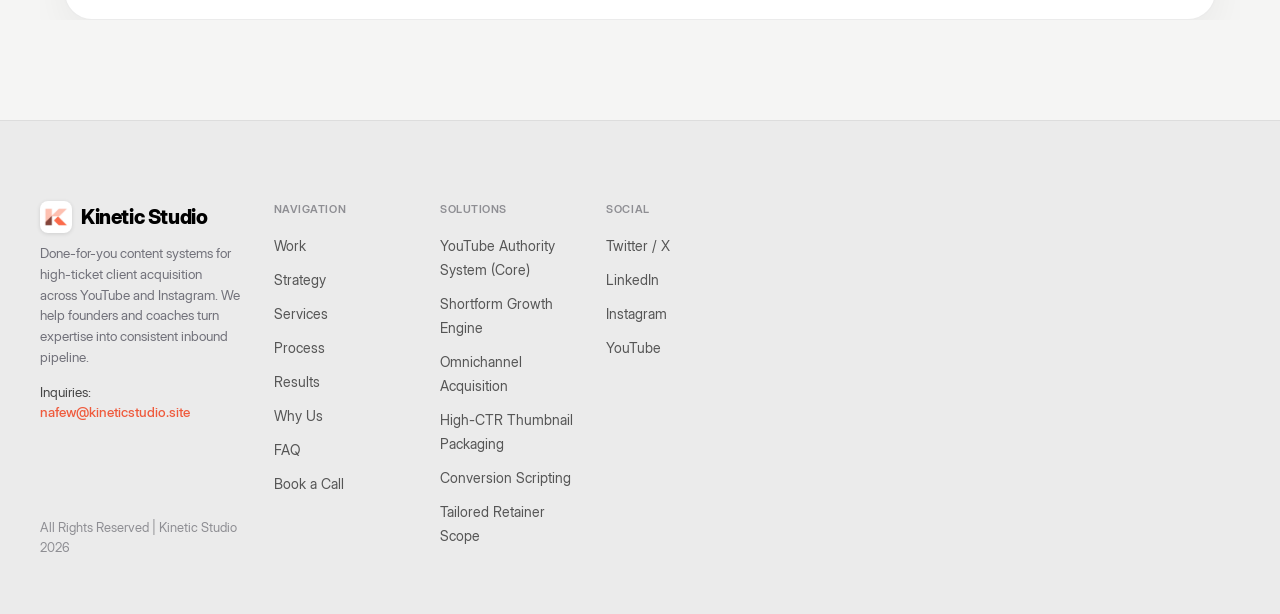
==== commit c55129a7: "Fix top navbar merge collision and improve section alignment" ====
--- a/index.html
+++ b/index.html
@@ -125,11 +125,6 @@
 
 <body>
 
-  <!-- Top Announcement Bar (Matching contentgetsclients.com in Kinetic Studio Skiff Style) -->
-  <div class="ks-announcement-bar">
-    <span class="ks-announcement-dot"></span>
-    <span>For Founders & Business Owners Who Want High-Ticket Clients From Their Content</span>
-  </div>
 
   <!-- ══════════════════════════════════════════════════════════════════
        1. EXACT FIGMA NAVBAR WITH MORPHING MEGA MENU (STRIPE / EASY-UI STYLE)
--- a/css/skiff_theme.css
+++ b/css/skiff_theme.css
@@ -2049,19 +2049,19 @@
 
 /* Metrics Strip & Social Proof */
 .ks-metrics-wrap {
-  margin: 40px auto 0 auto;
+  margin: 36px auto 0 auto;
   max-width: 1165px;
 }
 
 .ks-metrics-strip {
-  background: #FFFFFF;
-  border: 1px solid rgba(0, 0, 0, 0.07);
+  background: #FAFAF9;
+  border: 1px solid rgba(0, 0, 0, 0.08);
   border-radius: 14px;
   padding: 24px 32px;
   display: grid;
   grid-template-columns: repeat(4, 1fr);
   gap: 20px;
-  box-shadow: 0 10px 30px -10px rgba(0, 0, 0, 0.05);
+  box-shadow: 0 4px 16px rgba(0, 0, 0, 0.03);
 }
 
 .ks-metric-item {
@@ -3943,10 +3943,10 @@
 }
 .ks-section-title {
   font-size: clamp(28px, 4vw, 42px);
-  font-weight: 600;
+  font-weight: 500;
   letter-spacing: -0.025em;
   color: #000000;
-  line-height: 1.15;
+  line-height: 1.2;
   margin: 0 0 14px 0;
 }
 .ks-section-lead {
@@ -4007,12 +4007,14 @@
 
 /* Problem Highlight Callout Box */
 .ks-callout-card {
-  margin-top: 28px;
+  margin: 32px auto 0 auto;
+  max-width: 820px;
   background: #FFF1EE;
   border: 1px solid rgba(239, 90, 60, 0.28);
   border-radius: 16px;
   padding: 24px 30px;
   text-align: center;
+  box-sizing: border-box;
 }
 .ks-callout-card p {
   font-size: 16px;
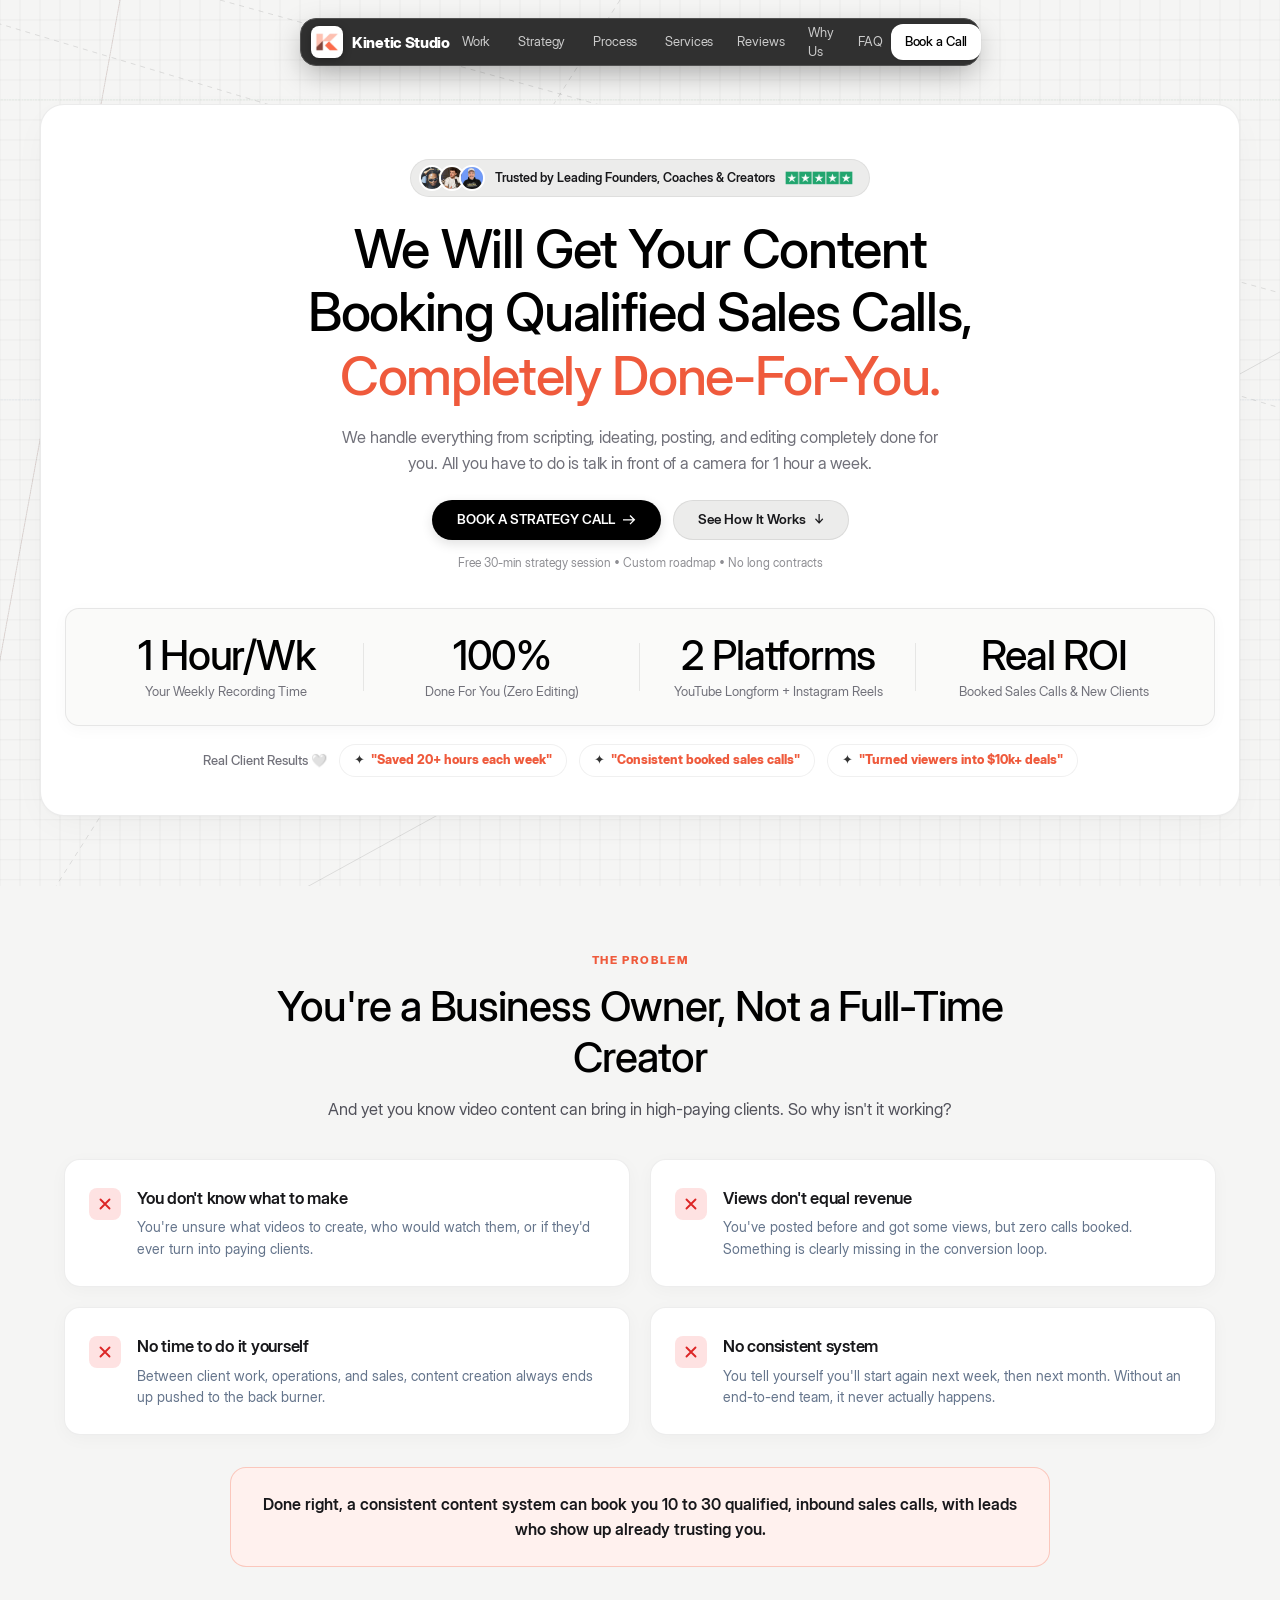
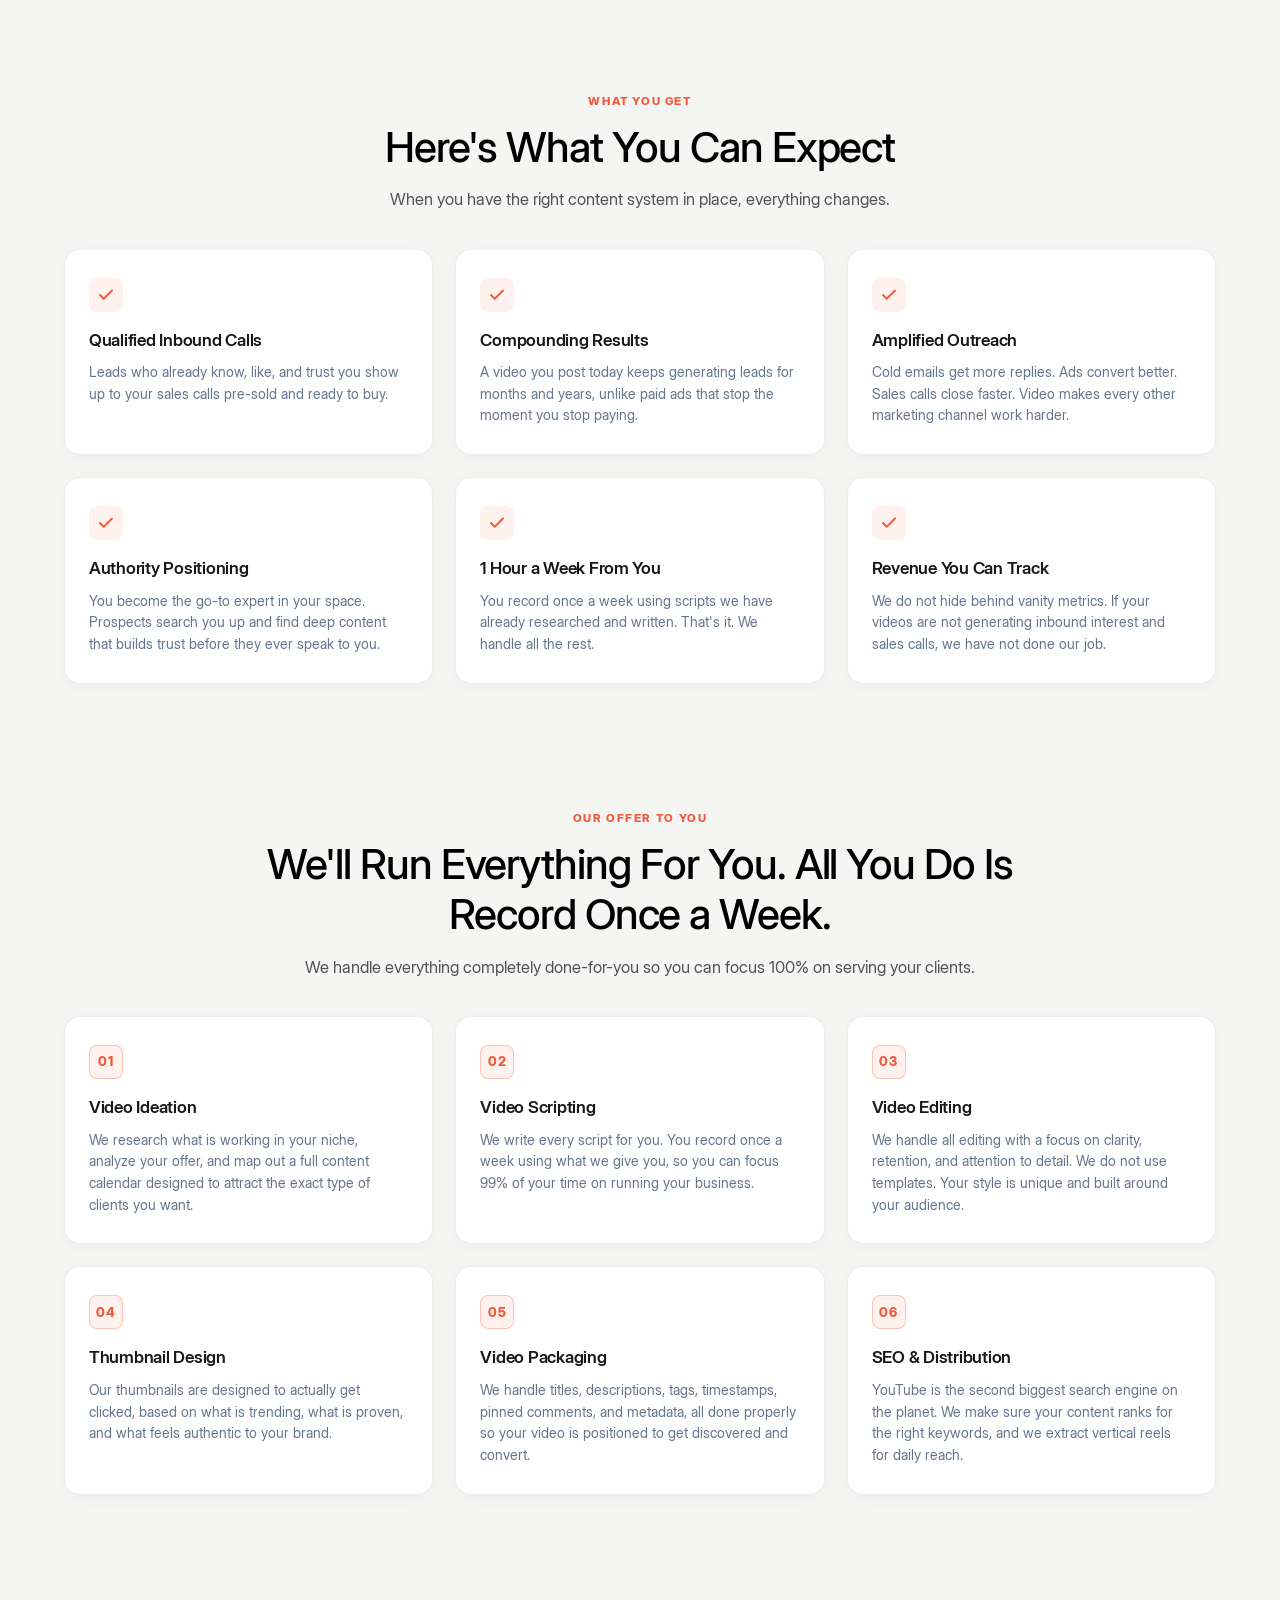
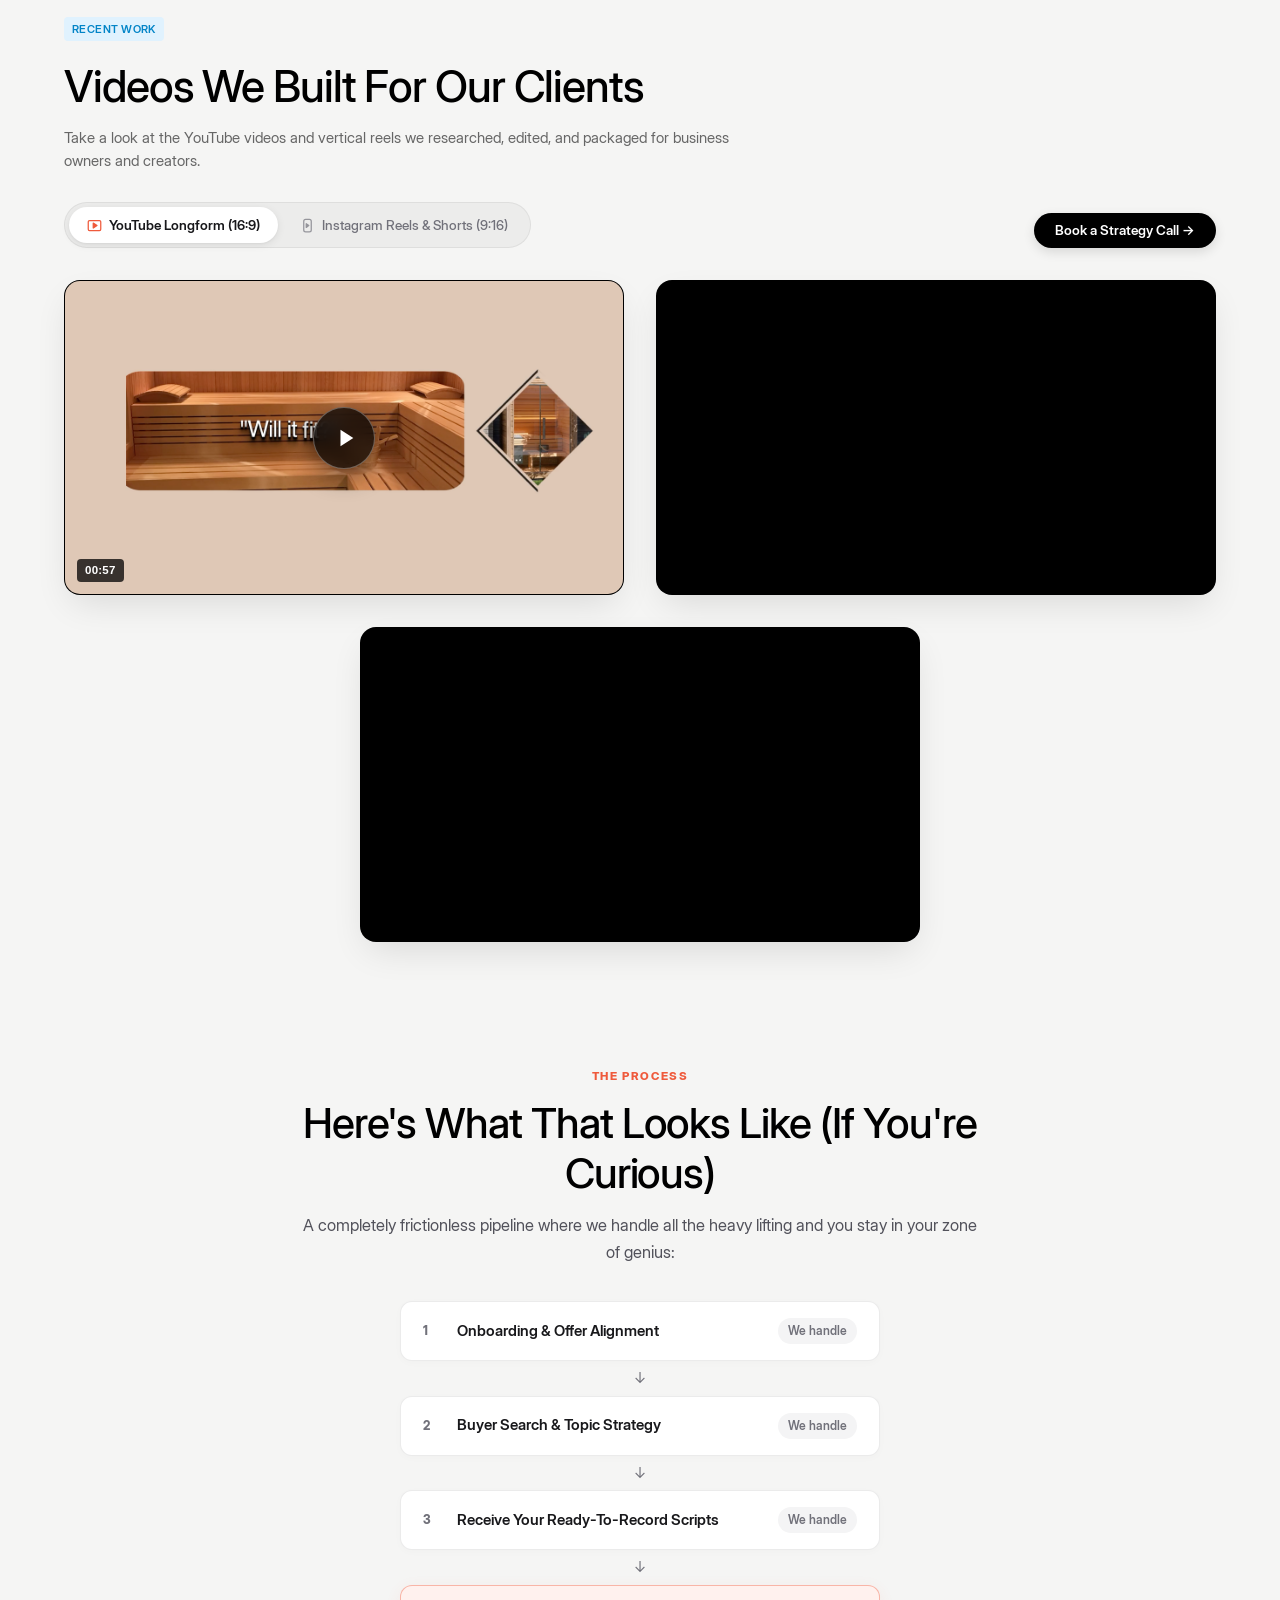
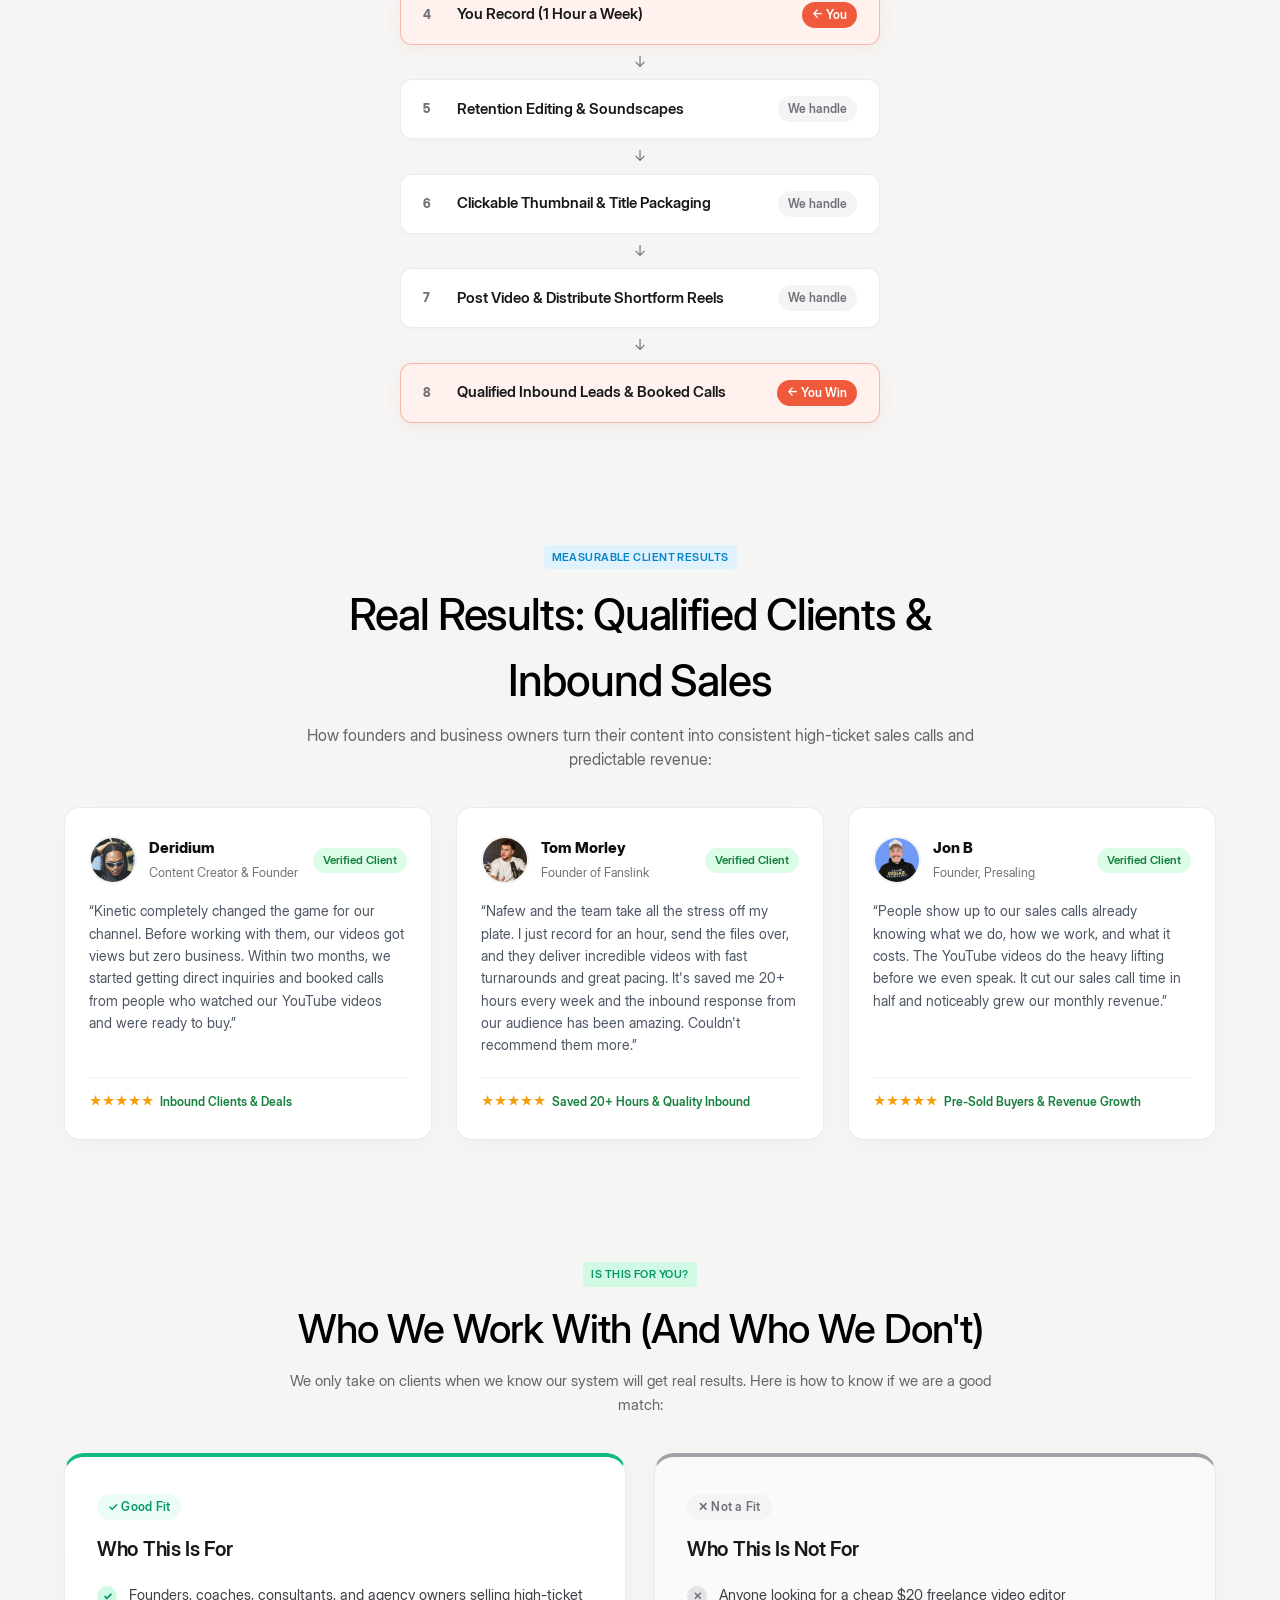
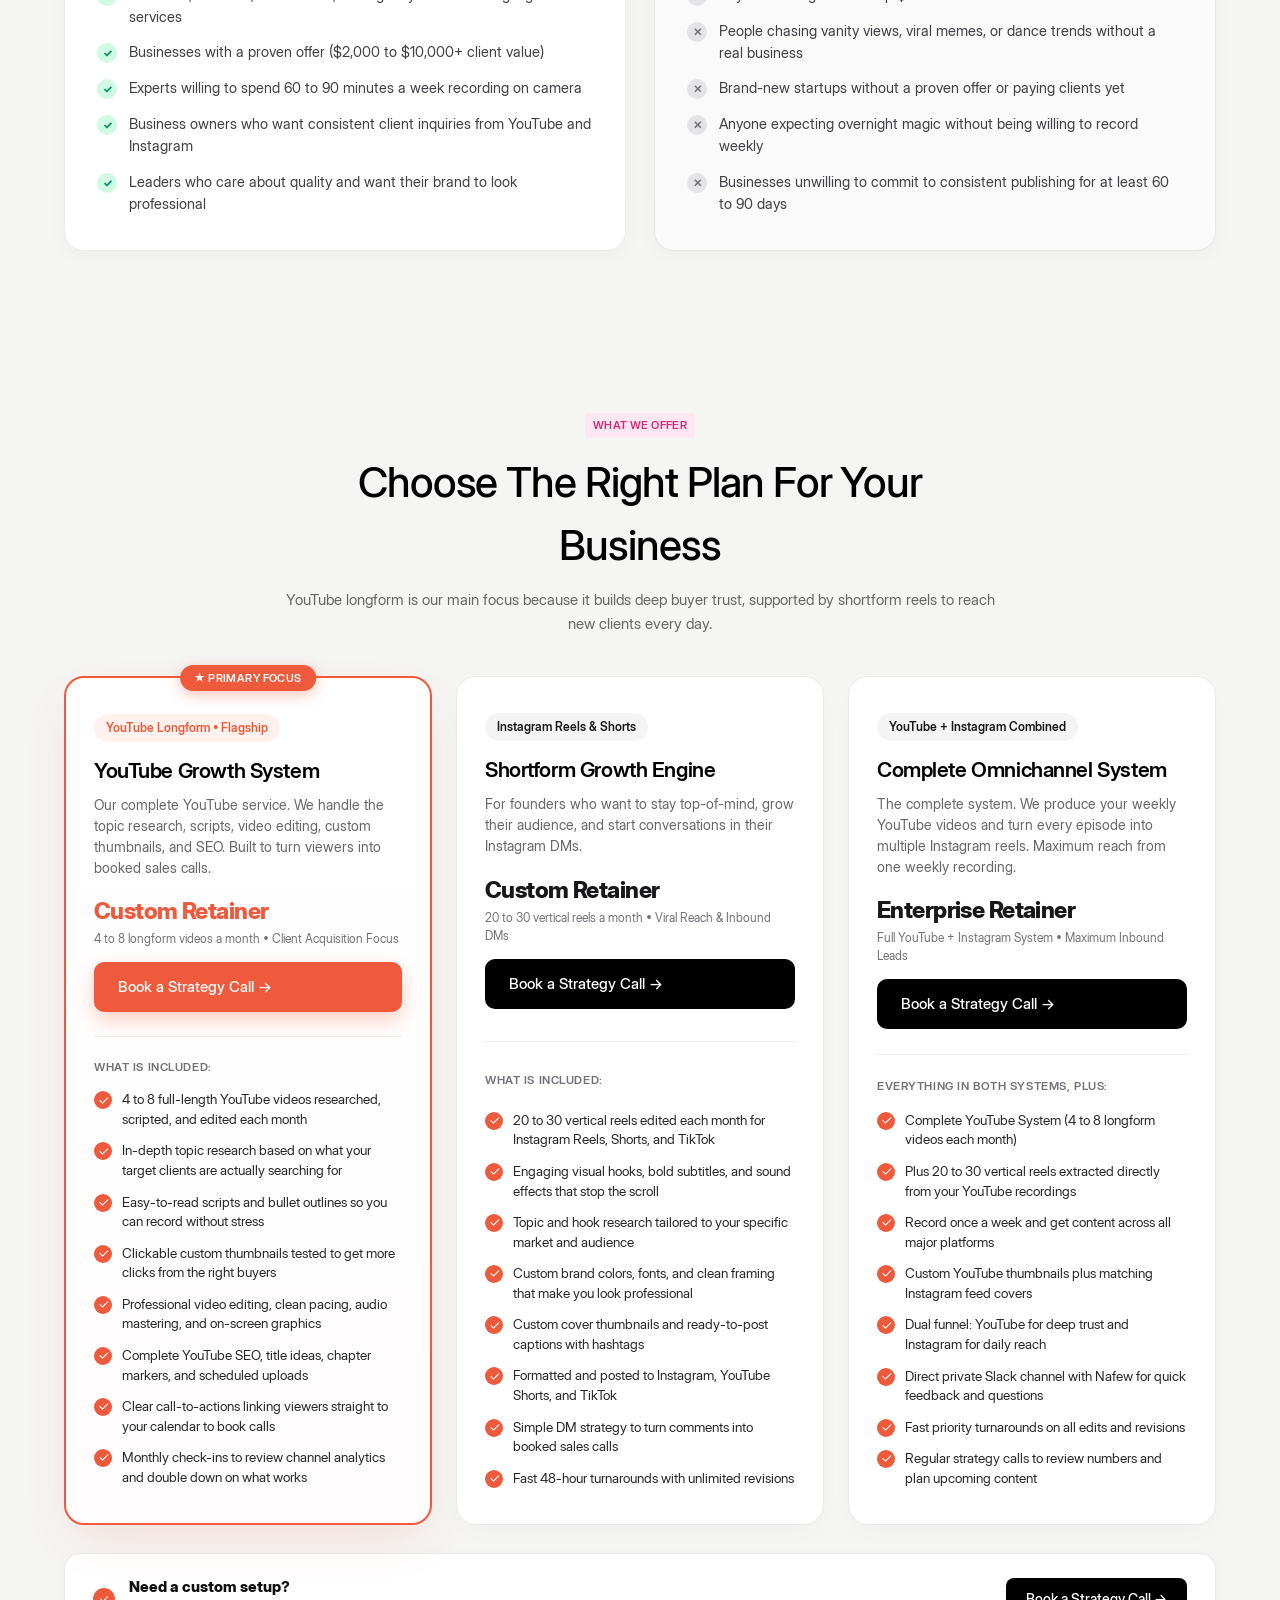
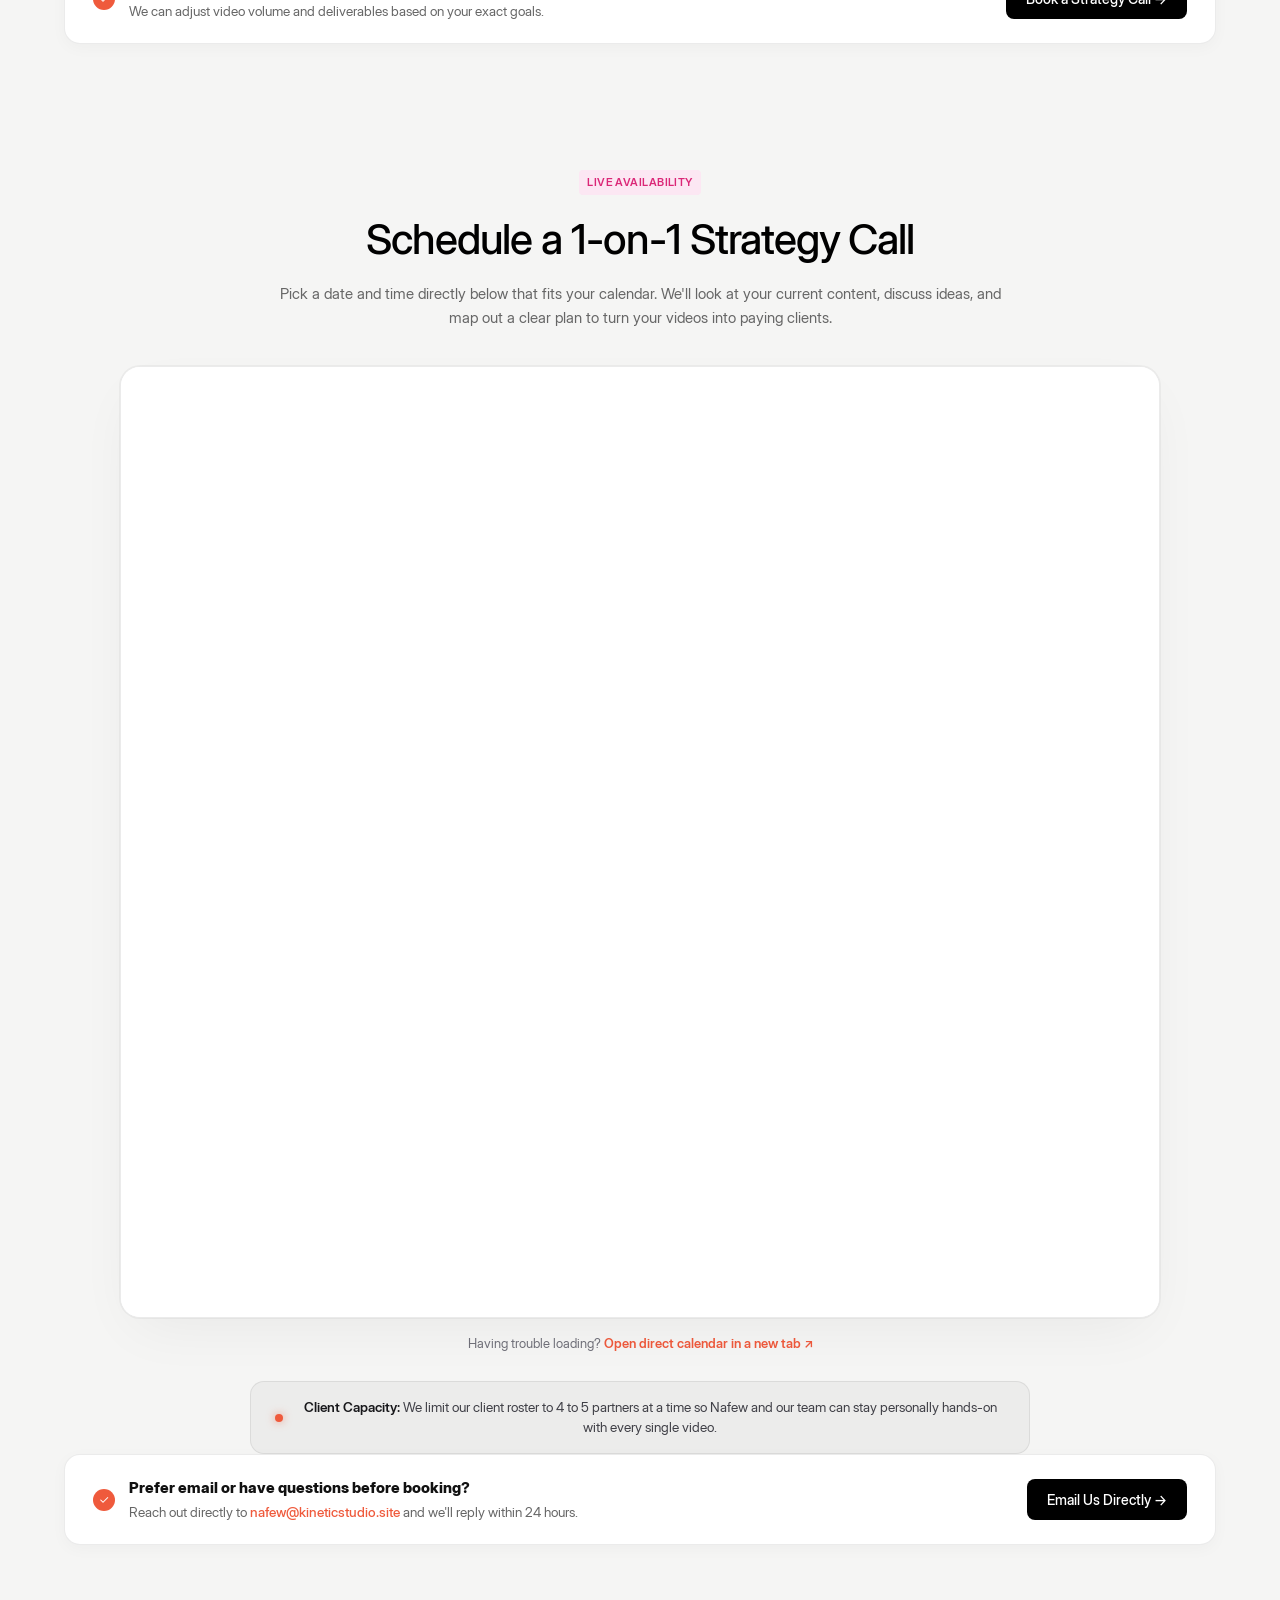
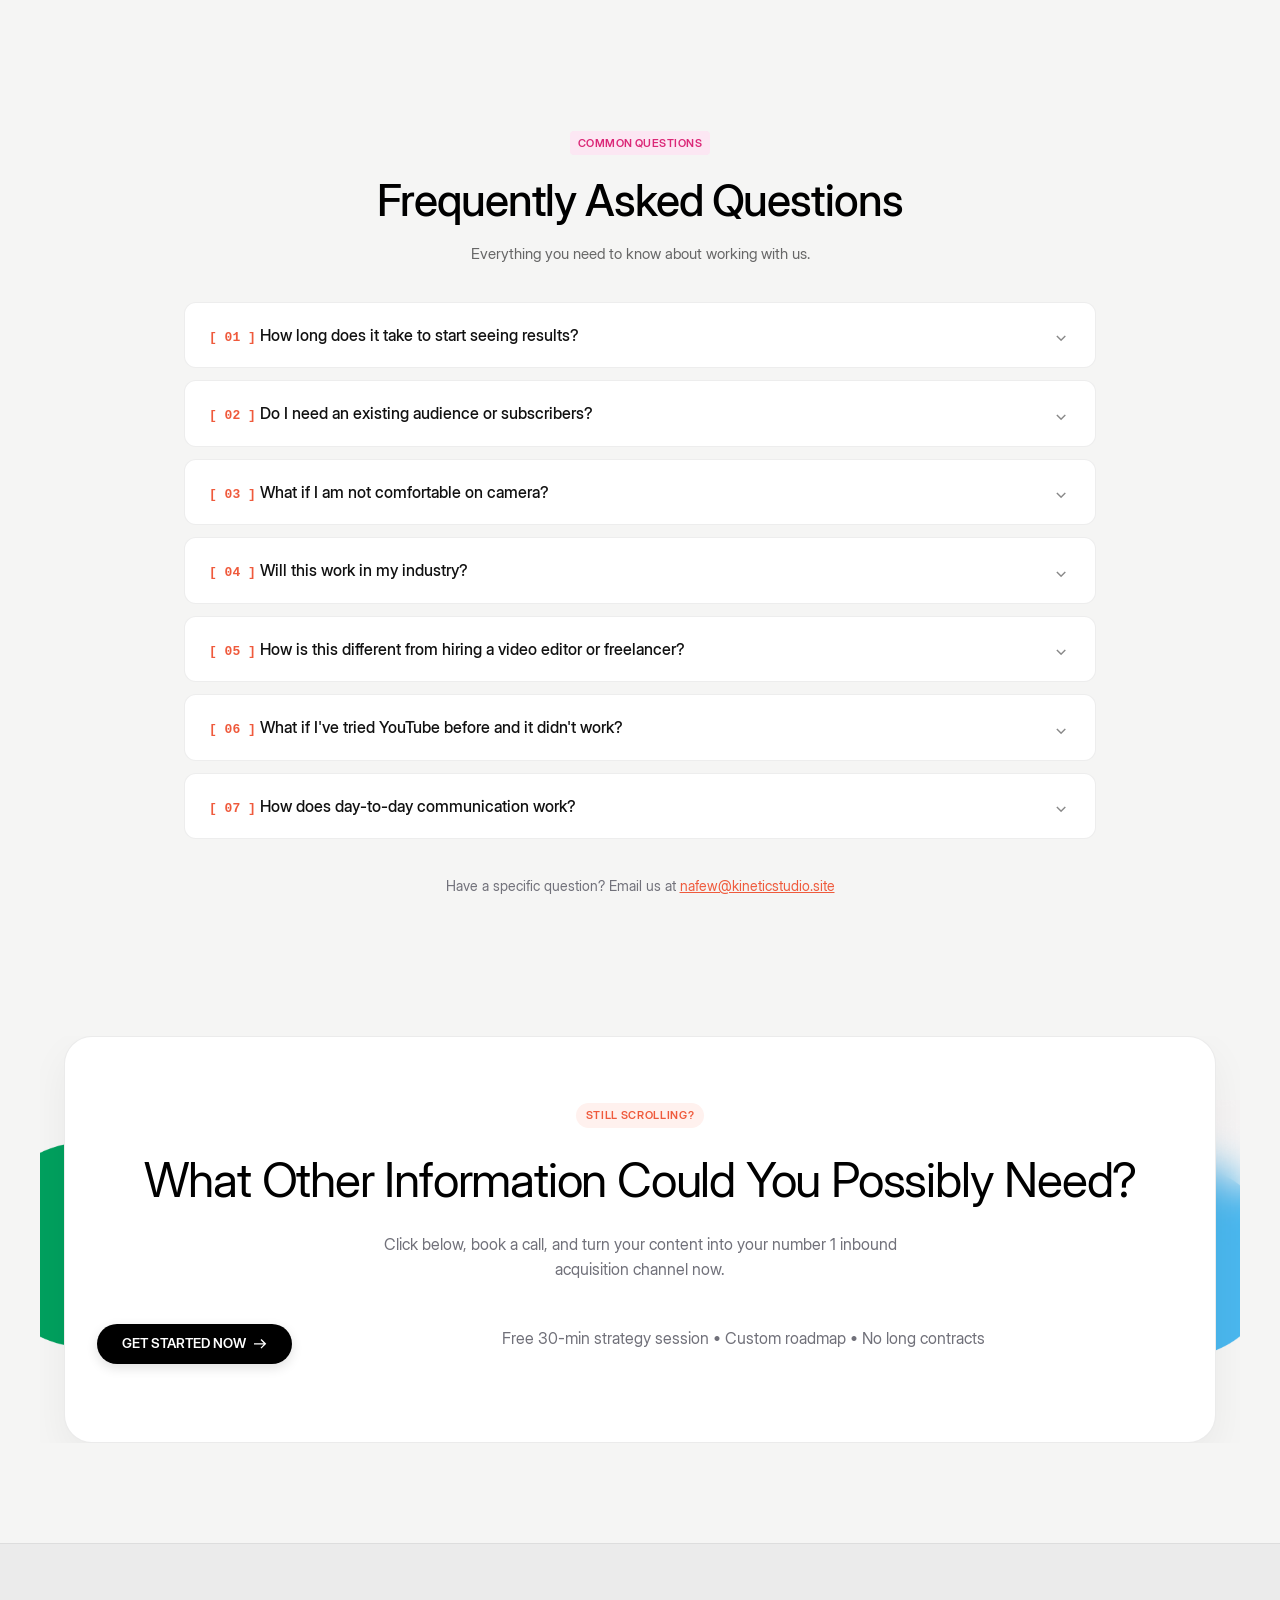
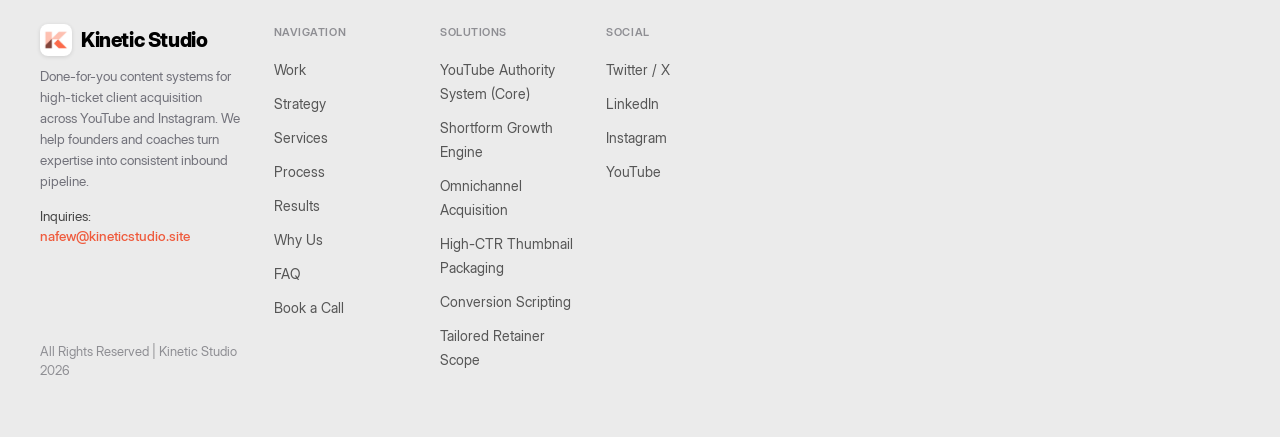
==== commit 595538bf: "Fix hero navbar clearance, title balance, and horizontal button alignment" ====
--- a/index.html
+++ b/index.html
@@ -93,7 +93,7 @@
     rel="stylesheet" />
 
   <!-- Core Figma Theme -->
-  <link rel="stylesheet" href="css/skiff_theme.css?v=13" />
+  <link rel="stylesheet" href="css/skiff_theme.css?v=14" />
 
   <style>
     /* Viewport Clamping */
@@ -392,7 +392,8 @@
         </div>
 
         <h1 class="ks-hero-title">
-          <span class="dark-text">We Will Get Your Content Booking Qualified Sales Calls,</span><br />
+          <span class="dark-text">We Will Get Your Content</span><br />
+          <span class="dark-text">Booking Qualified Sales Calls,</span><br />
           <span class="coral-text">Completely Done-For-You.</span>
         </h1>
 
@@ -400,8 +401,7 @@
           We handle everything from scripting, ideating, posting, and editing completely done for you. All you have to do is talk in front of a camera for 1 hour a week.
         </p>
 
-        <div class="ks-hero-cta-wrap"
-          style="display:flex; align-items:center; justify-content:center; gap:12px; flex-wrap:wrap;">
+        <div class="ks-hero-cta-wrap">
           <a href="#book-call" class="ks-hero-btn-figma">
             <span>BOOK A STRATEGY CALL</span>
             <svg width="13" height="10" viewBox="0 0 13 10" fill="none">
@@ -409,34 +409,12 @@
                 d="M7.47 9.61L12.27 4.81L7.47 0L6.53 0.94L9.72 4.14H0V5.47H9.72L6.53 8.67L7.47 9.61Z" fill="white" />
             </svg>
           </a>
-          <a href="#problem" class="ks-hero-btn-sec"
-            style="display:inline-flex; align-items:center; gap:7px; padding:12px 22px; border-radius:9999px; background:#ECECEB; color:#18181B; font-size:13.5px; font-weight:600; text-decoration:none; border:1px solid rgba(0,0,0,0.08); transition:all 0.2s ease;">
+          <a href="#problem" class="ks-hero-btn-sec">
             <span>See How It Works</span>
             <span style="font-size:12px;">↓</span>
           </a>
         </div>
         <p class="ks-hero-microcopy">Free 30-min strategy session • Custom roadmap • No long contracts</p>
-
-        <!-- Capabilities Strip -->
-        <div
-          style="display:inline-flex; align-items:center; justify-content:center; gap:8px; margin-top:24px; flex-wrap:wrap; background:#ECECEB; border:1px solid rgba(0,0,0,0.06); padding:7px 18px; border-radius:999px;">
-          <span
-            style="font-size:12px; font-weight:700; color:#18181B; text-transform:uppercase; letter-spacing:0.04em;">What
-            We Do:</span>
-          <span style="font-size:12.5px; font-weight:600; color:#EF5A3C;">YouTube Videos</span>
-          <span style="color:#A1A1AA; font-size:11px;">•</span>
-          <span style="font-size:12.5px; color:#52525B;">Instagram Reels</span>
-          <span style="color:#A1A1AA; font-size:11px;">•</span>
-          <span style="font-size:12.5px; color:#52525B;">Topic Research</span>
-          <span style="color:#A1A1AA; font-size:11px;">•</span>
-          <span style="font-size:12.5px; color:#52525B;">Scriptwriting</span>
-          <span style="color:#A1A1AA; font-size:11px;">•</span>
-          <span style="font-size:12.5px; color:#52525B;">Video Editing</span>
-          <span style="color:#A1A1AA; font-size:11px;">•</span>
-          <span style="font-size:12.5px; color:#52525B;">Thumbnails</span>
-          <span style="color:#A1A1AA; font-size:11px;">•</span>
-          <span style="font-size:12.5px; color:#52525B;">Publishing</span>
-        </div>
       </div>
 
 
--- a/css/skiff_theme.css
+++ b/css/skiff_theme.css
@@ -651,7 +651,7 @@
   background-repeat: no-repeat;
   background-position: top center;
   background-size: 1440px auto;
-  padding-top: 86px;
+  padding-top: 104px;
   padding-bottom: 70px;
   padding-left: 20px;
   padding-right: 20px;
@@ -666,18 +666,20 @@
   border-radius: 24px;
   border: 1px solid rgba(0, 0, 0, 0.08);
   box-shadow: 0 10px 40px -10px rgba(0, 0, 0, 0.05), 0 1px 3px rgba(0, 0, 0, 0.02);
-  padding: 72px 24px 44px 24px;
+  padding: 54px 24px 38px 24px;
   box-sizing: border-box;
   text-align: center;
 }
 
 .ks-hero-title {
-  font-size: clamp(34px, 4.4vw, 56px);
-  line-height: 1.15;
-  font-weight: 400; /* FIGMA EXACT REGULAR WEIGHT */
+  font-size: clamp(32px, 4.2vw, 54px);
+  line-height: 1.18;
+  font-weight: 500;
   letter-spacing: -0.025em;
   margin: 0 auto;
   text-align: center;
+  max-width: 960px;
+  text-wrap: balance;
 }
 
 .ks-hero-title .dark-text {
@@ -692,7 +694,7 @@
   font-size: 16.5px;
   line-height: 1.55;
   color: #71717A;
-  max-width: 580px;
+  max-width: 600px;
   margin: 18px auto 0 auto;
   font-weight: 400;
   text-align: center;
@@ -701,42 +703,72 @@
 
 .ks-hero-cta-wrap {
   display: flex;
-  flex-direction: column;
-  align-items: center;
-  margin-top: 26px;
+  flex-direction: row;
+  justify-content: center;
+  align-items: center;
+  gap: 12px;
+  margin-top: 24px;
+  flex-wrap: wrap;
 }
 
 .ks-hero-btn-figma {
   background: #000000;
   border-radius: 9999px;
   color: #FFFFFF;
-  font-size: 14px;
-  font-weight: 500;
-  padding: 12px 26px;
+  font-size: 13.5px;
+  font-weight: 600;
+  padding: 12px 24px;
   display: inline-flex;
   align-items: center;
   justify-content: center;
   gap: 8px;
   text-decoration: none;
-  box-shadow: 0 4px 12px rgba(0, 0, 0, 0.15);
+  box-shadow: 0 4px 12px rgba(0, 0, 0, 0.12);
   transition: transform 0.2s ease, background-color 0.2s ease, box-shadow 0.2s ease;
+  border: 1px solid transparent;
+  line-height: 1;
 }
 
 .ks-hero-btn-figma:hover {
   background: #242424;
+  transform: translateY(-1px);
 }
 
 .ks-hero-btn-figma svg {
   transition: transform 0.2s ease;
 }
 
+.ks-hero-btn-sec {
+  background: #ECECEB;
+  border-radius: 9999px;
+  color: #18181B;
+  font-size: 13.5px;
+  font-weight: 600;
+  padding: 12px 24px;
+  display: inline-flex;
+  align-items: center;
+  justify-content: center;
+  gap: 8px;
+  text-decoration: none;
+  border: 1px solid rgba(0, 0, 0, 0.08);
+  transition: transform 0.2s ease, background-color 0.2s ease, border-color 0.2s ease;
+  line-height: 1;
+}
+
+.ks-hero-btn-sec:hover {
+  background: #E4E4E3;
+  transform: translateY(-1px);
+}
+
 /* hero svg hover removed */
 
 .ks-hero-microcopy {
-  margin-top: 12px;
+  margin-top: 14px;
   font-size: 12px;
   color: #8E8E93;
   font-weight: 400;
+  width: 100%;
+  text-align: center;
 }
 
 /* ═══ 5. HERO APP MOCKUP IMAGE (FIGMA EXACT 1165px x 567px) ═══ */
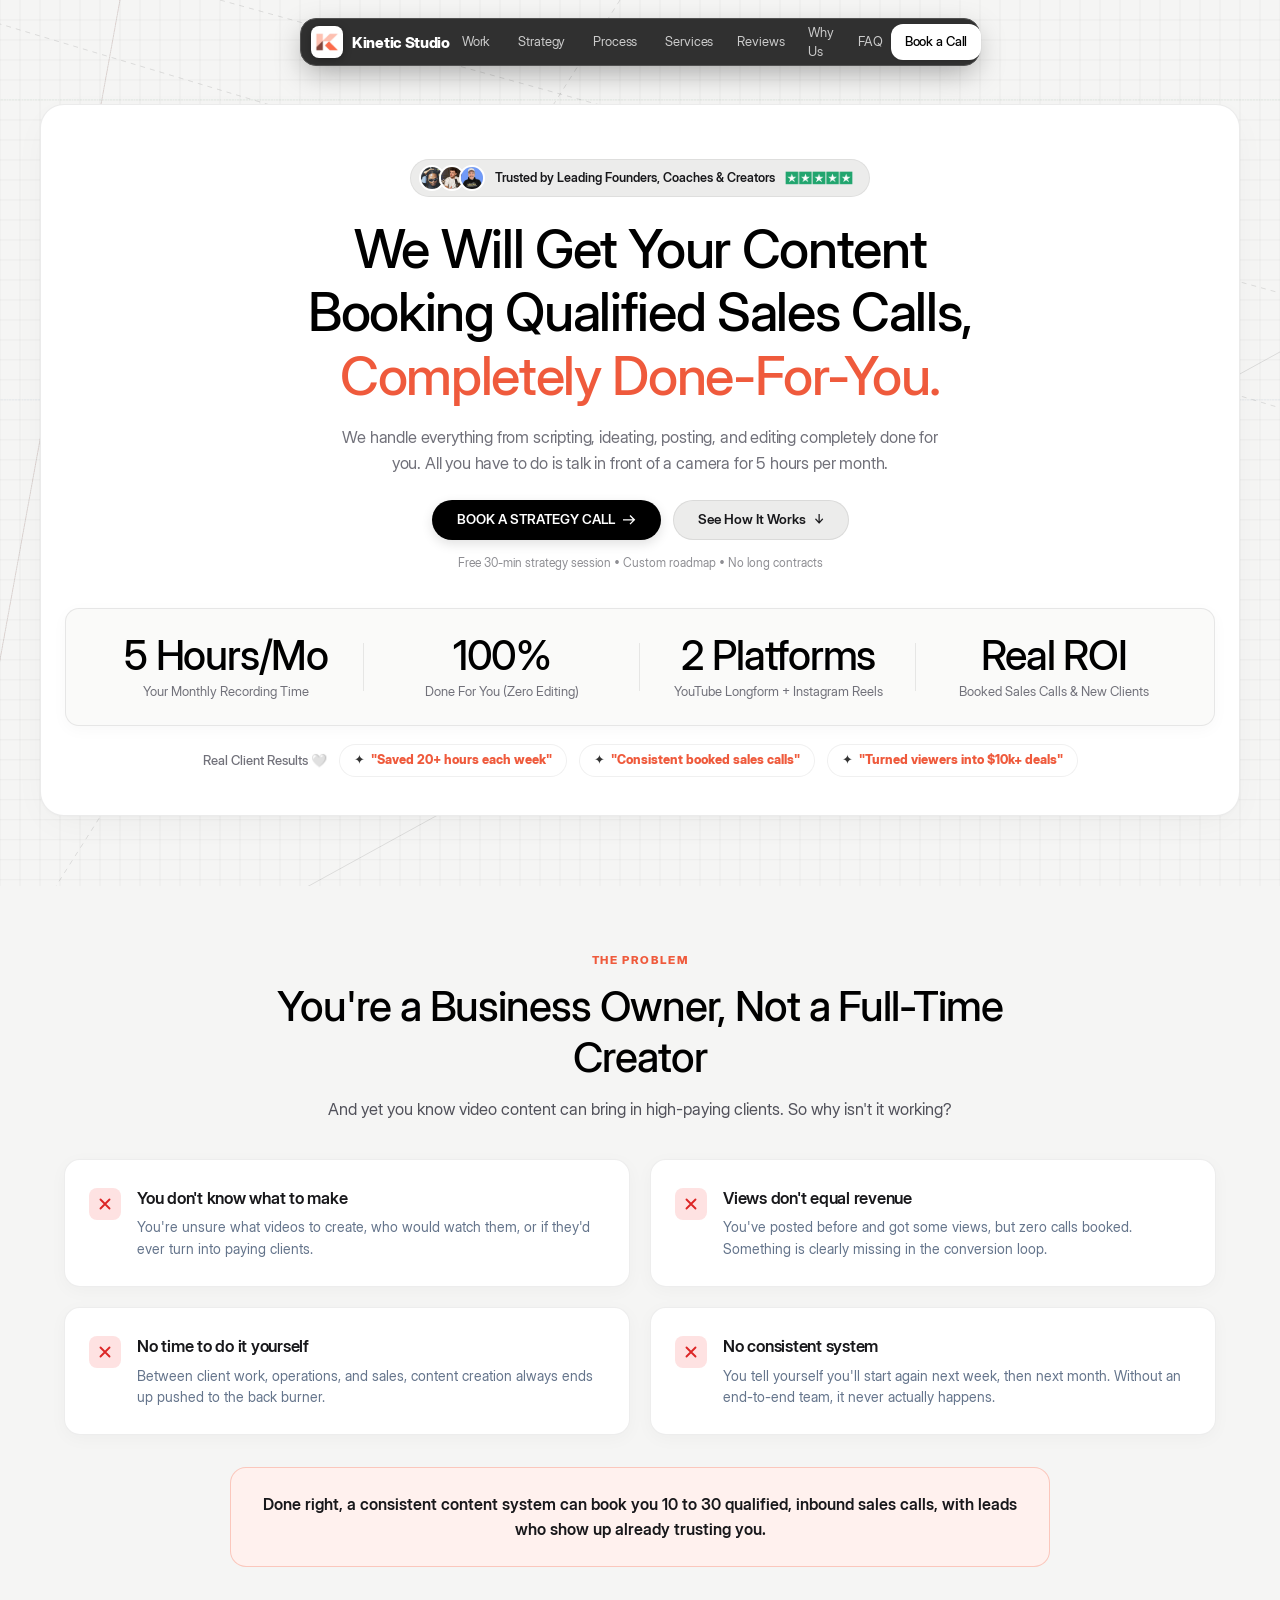
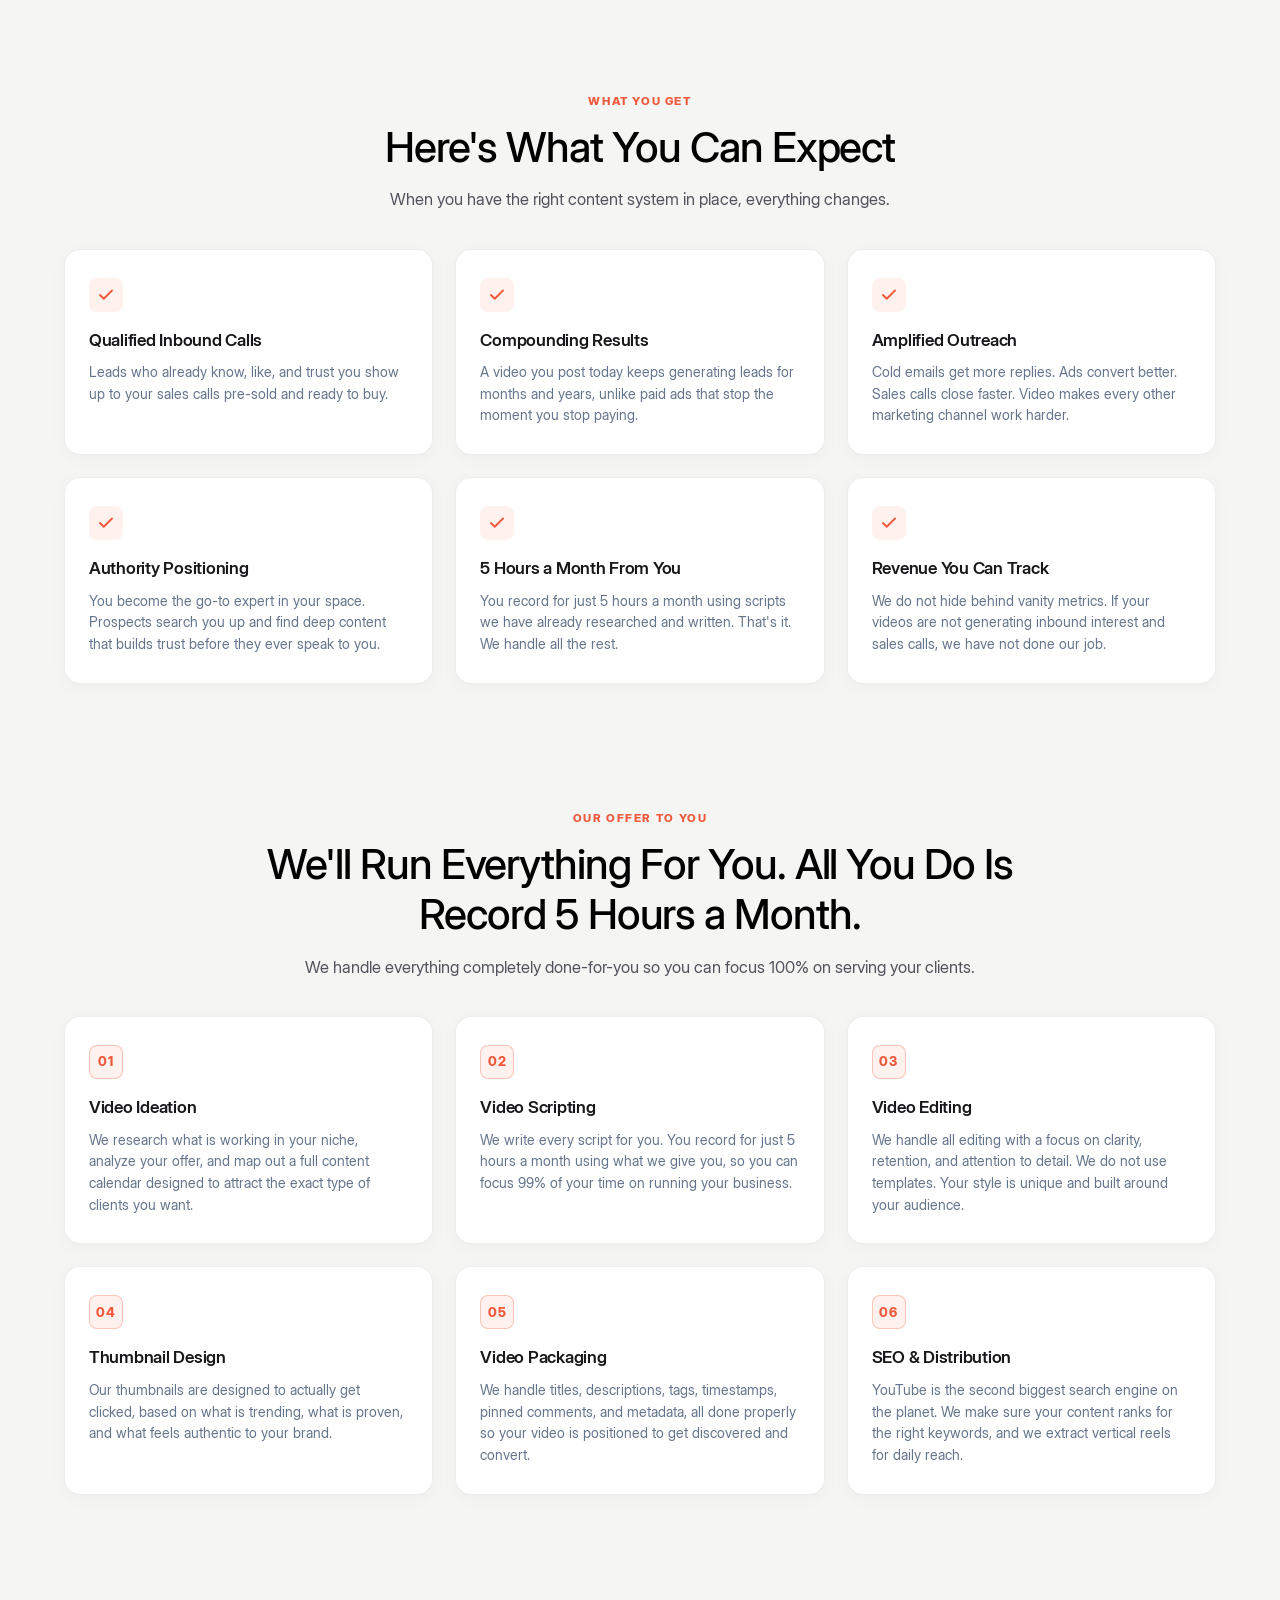
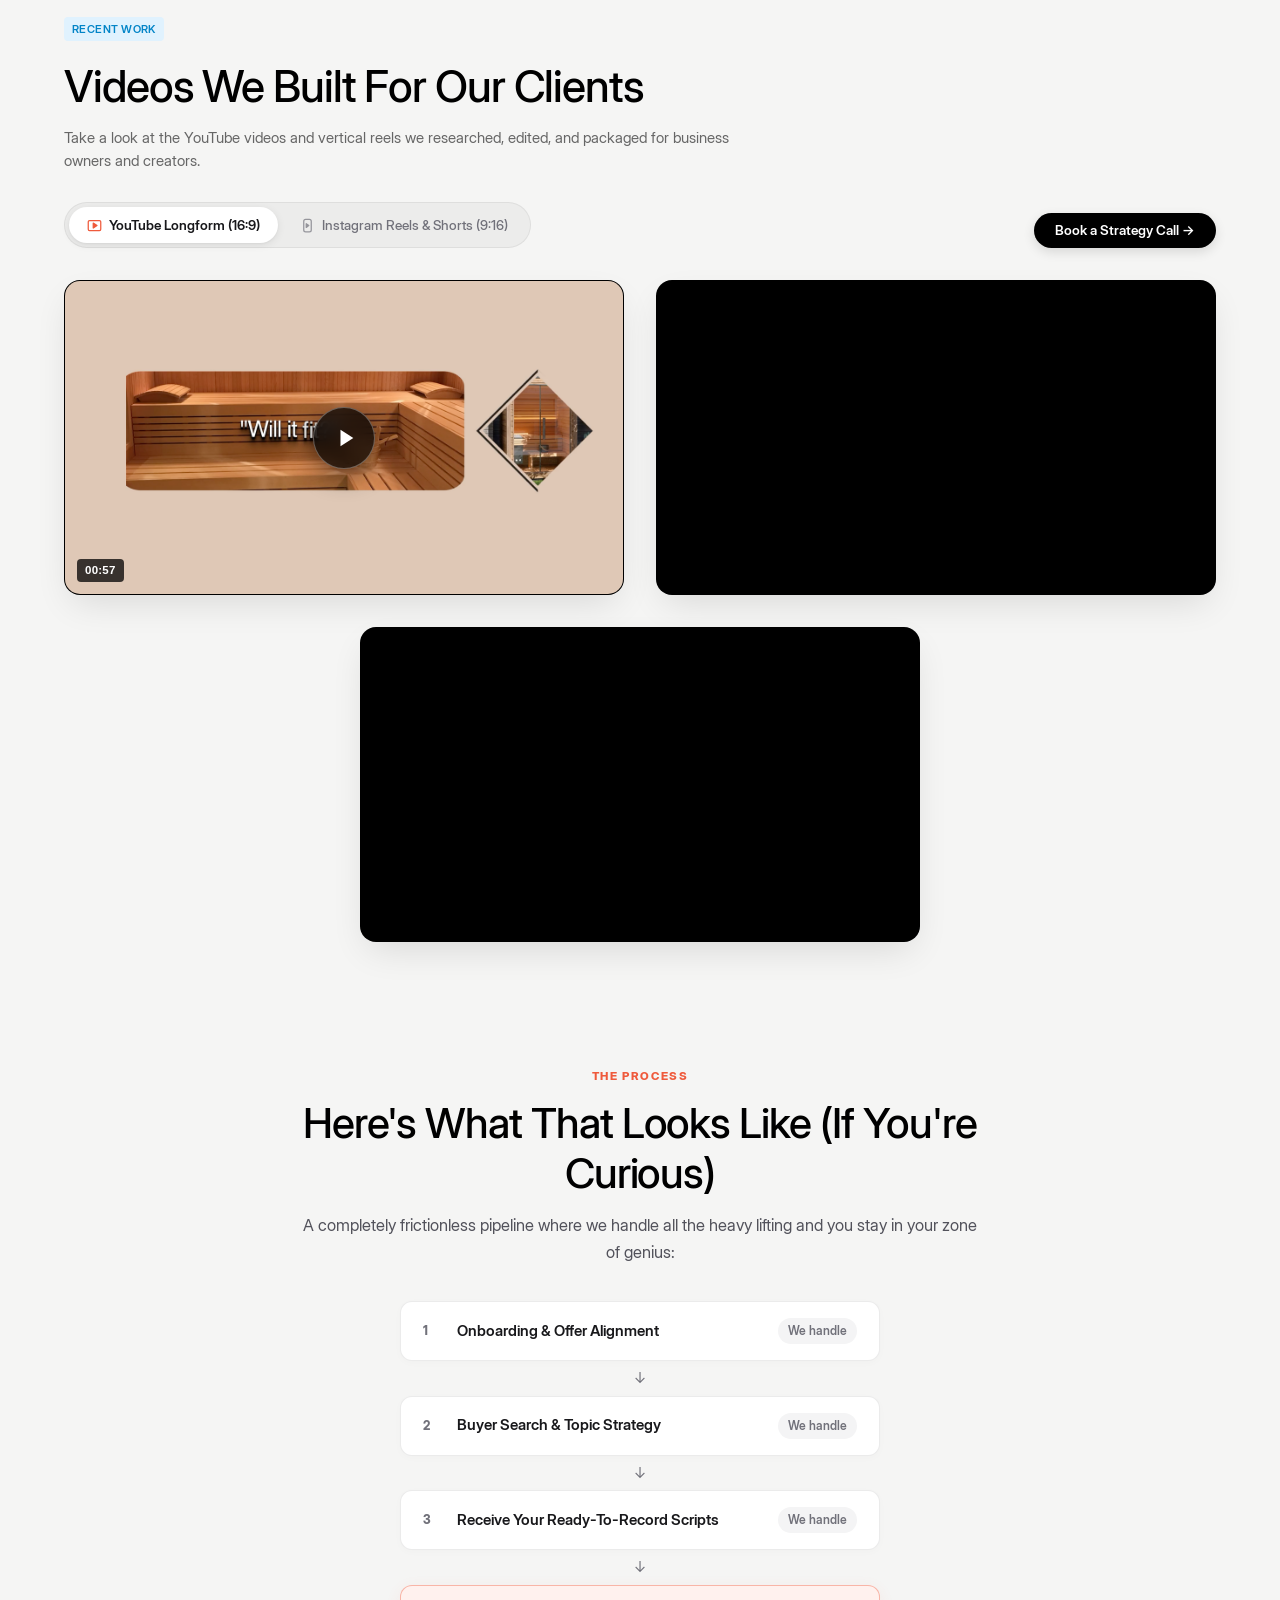
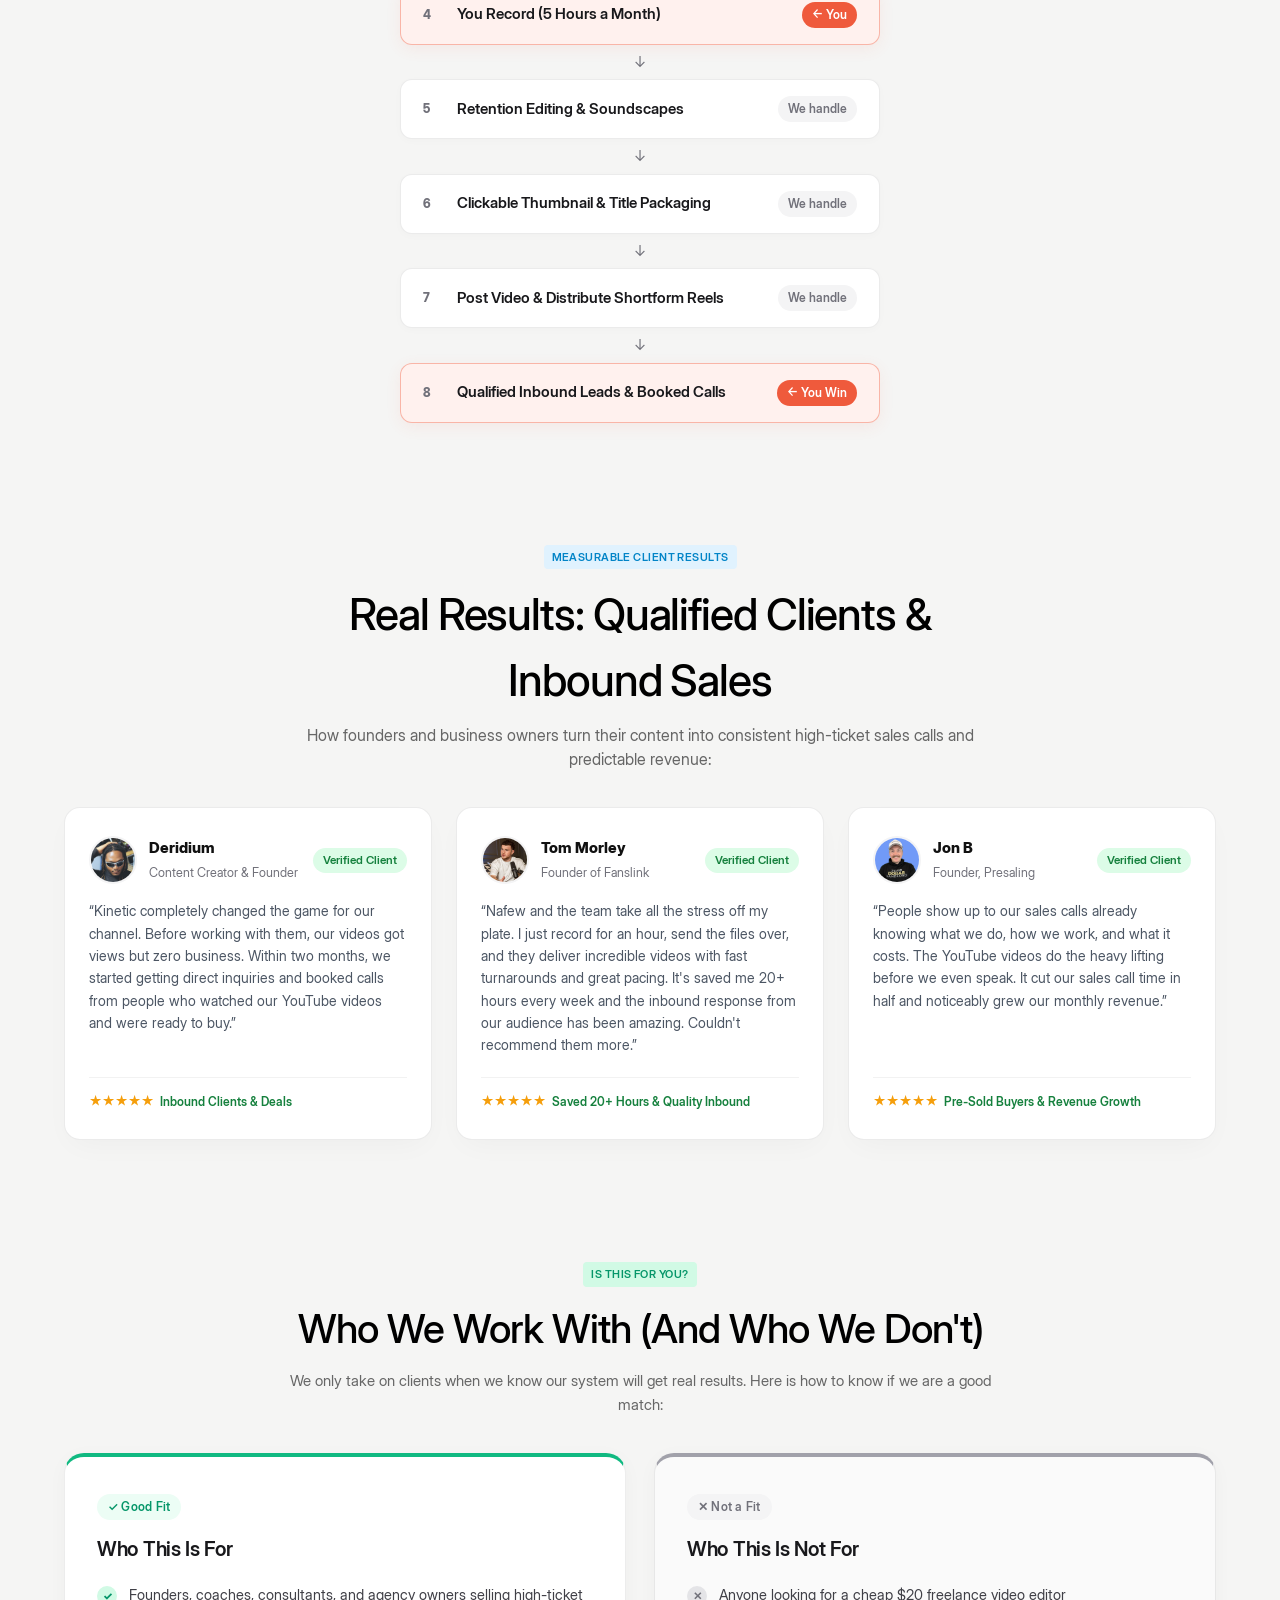
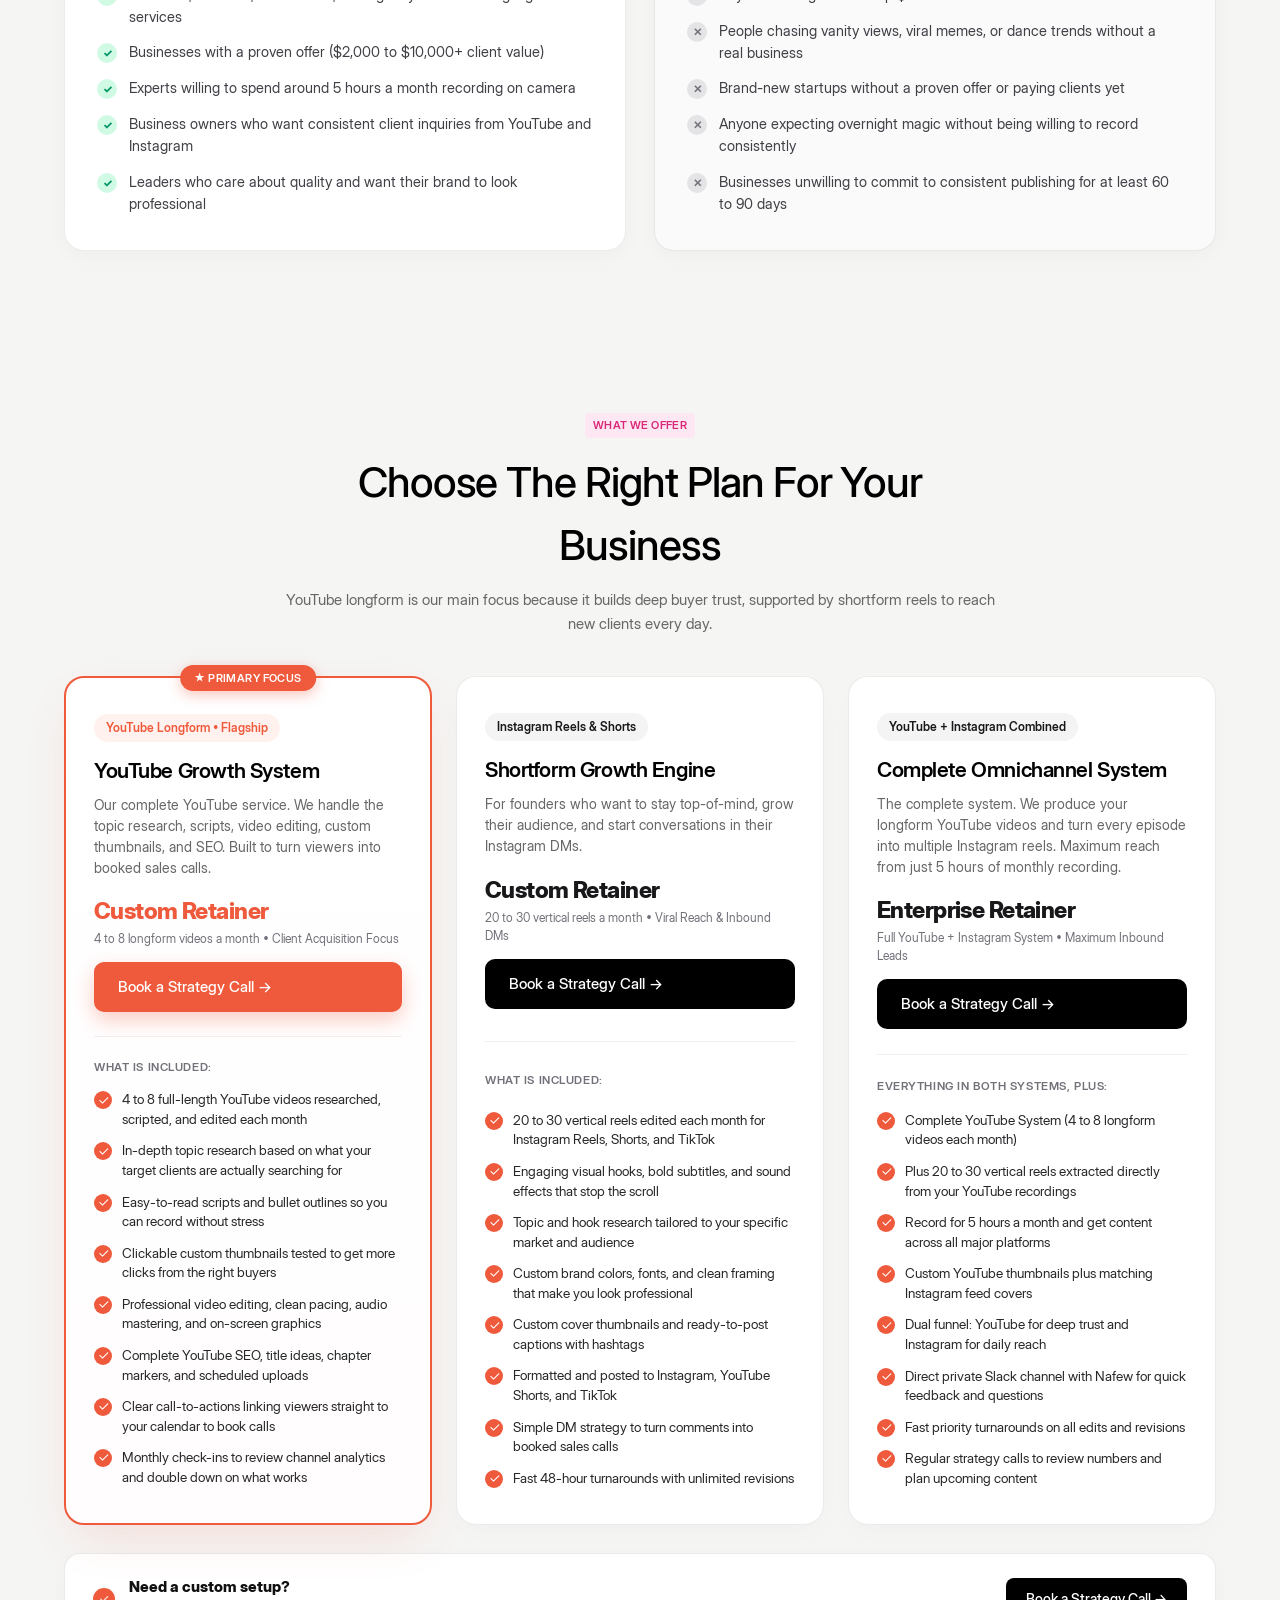
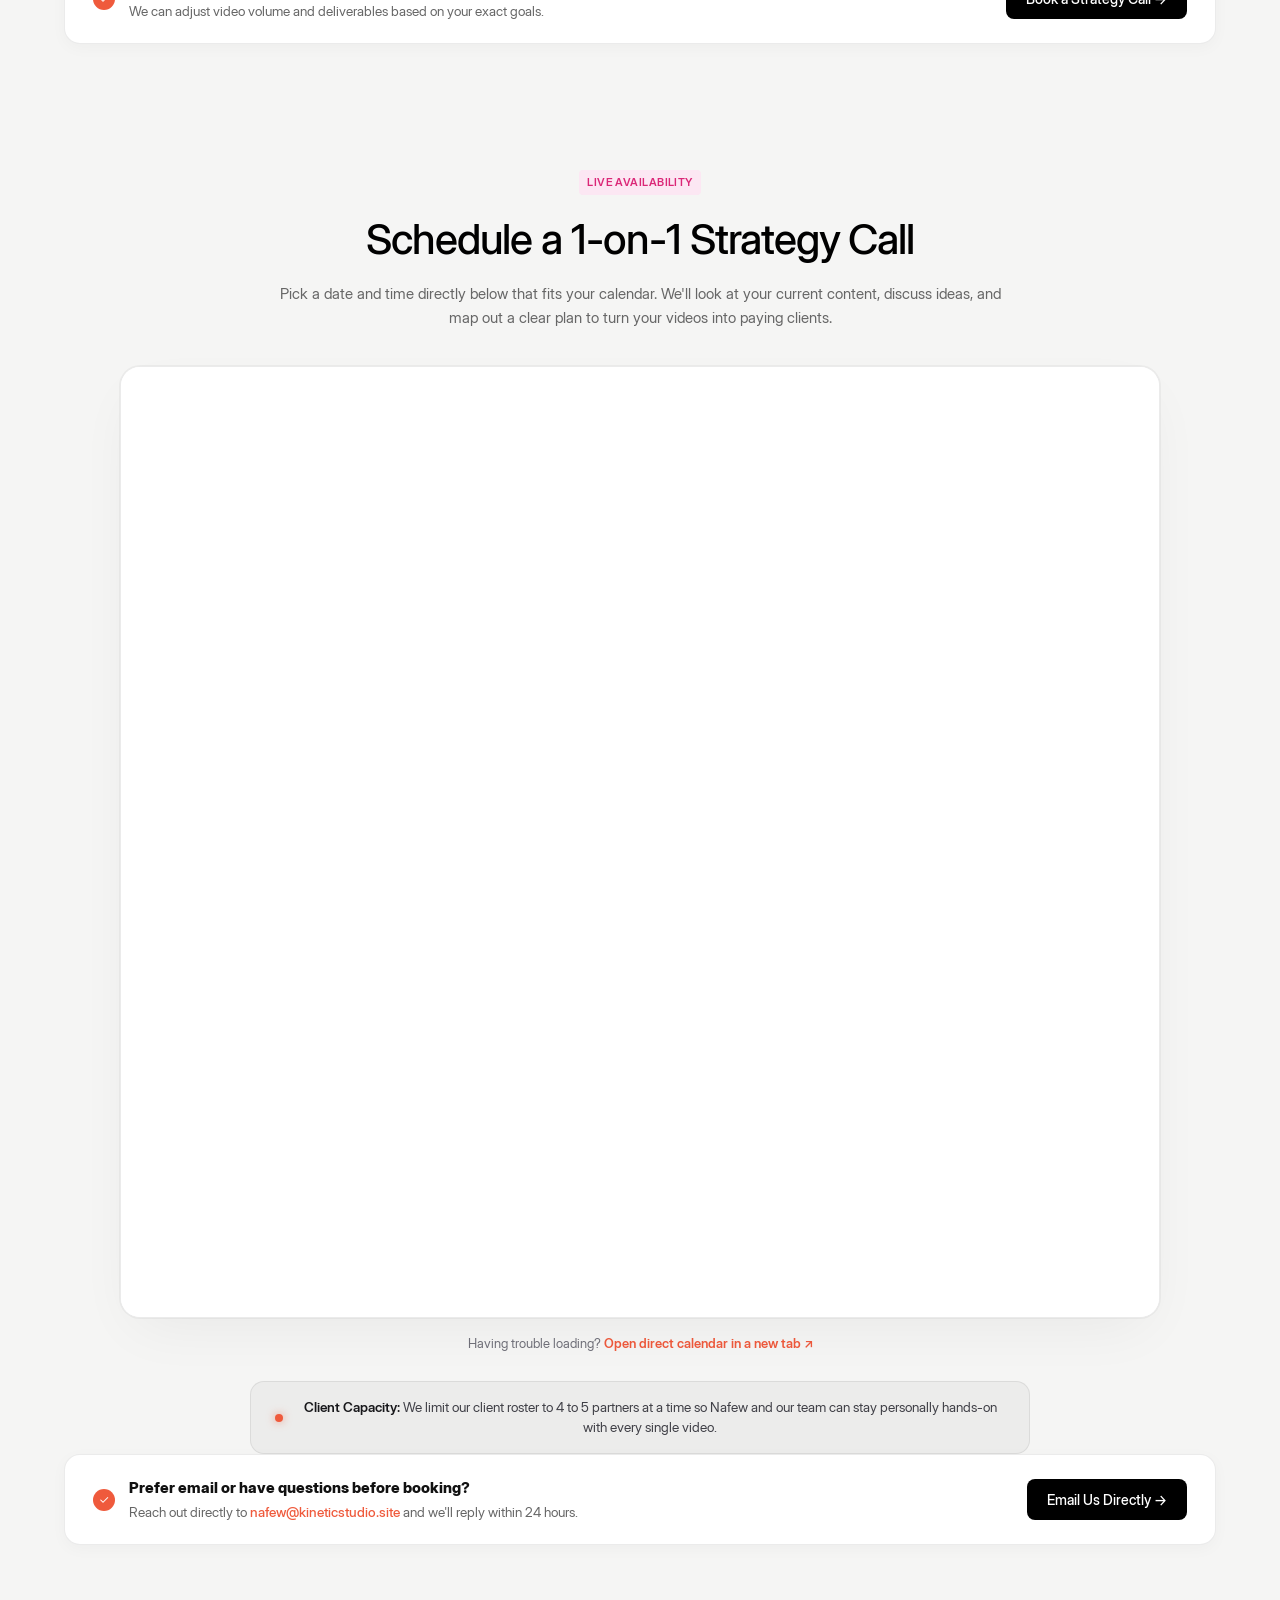
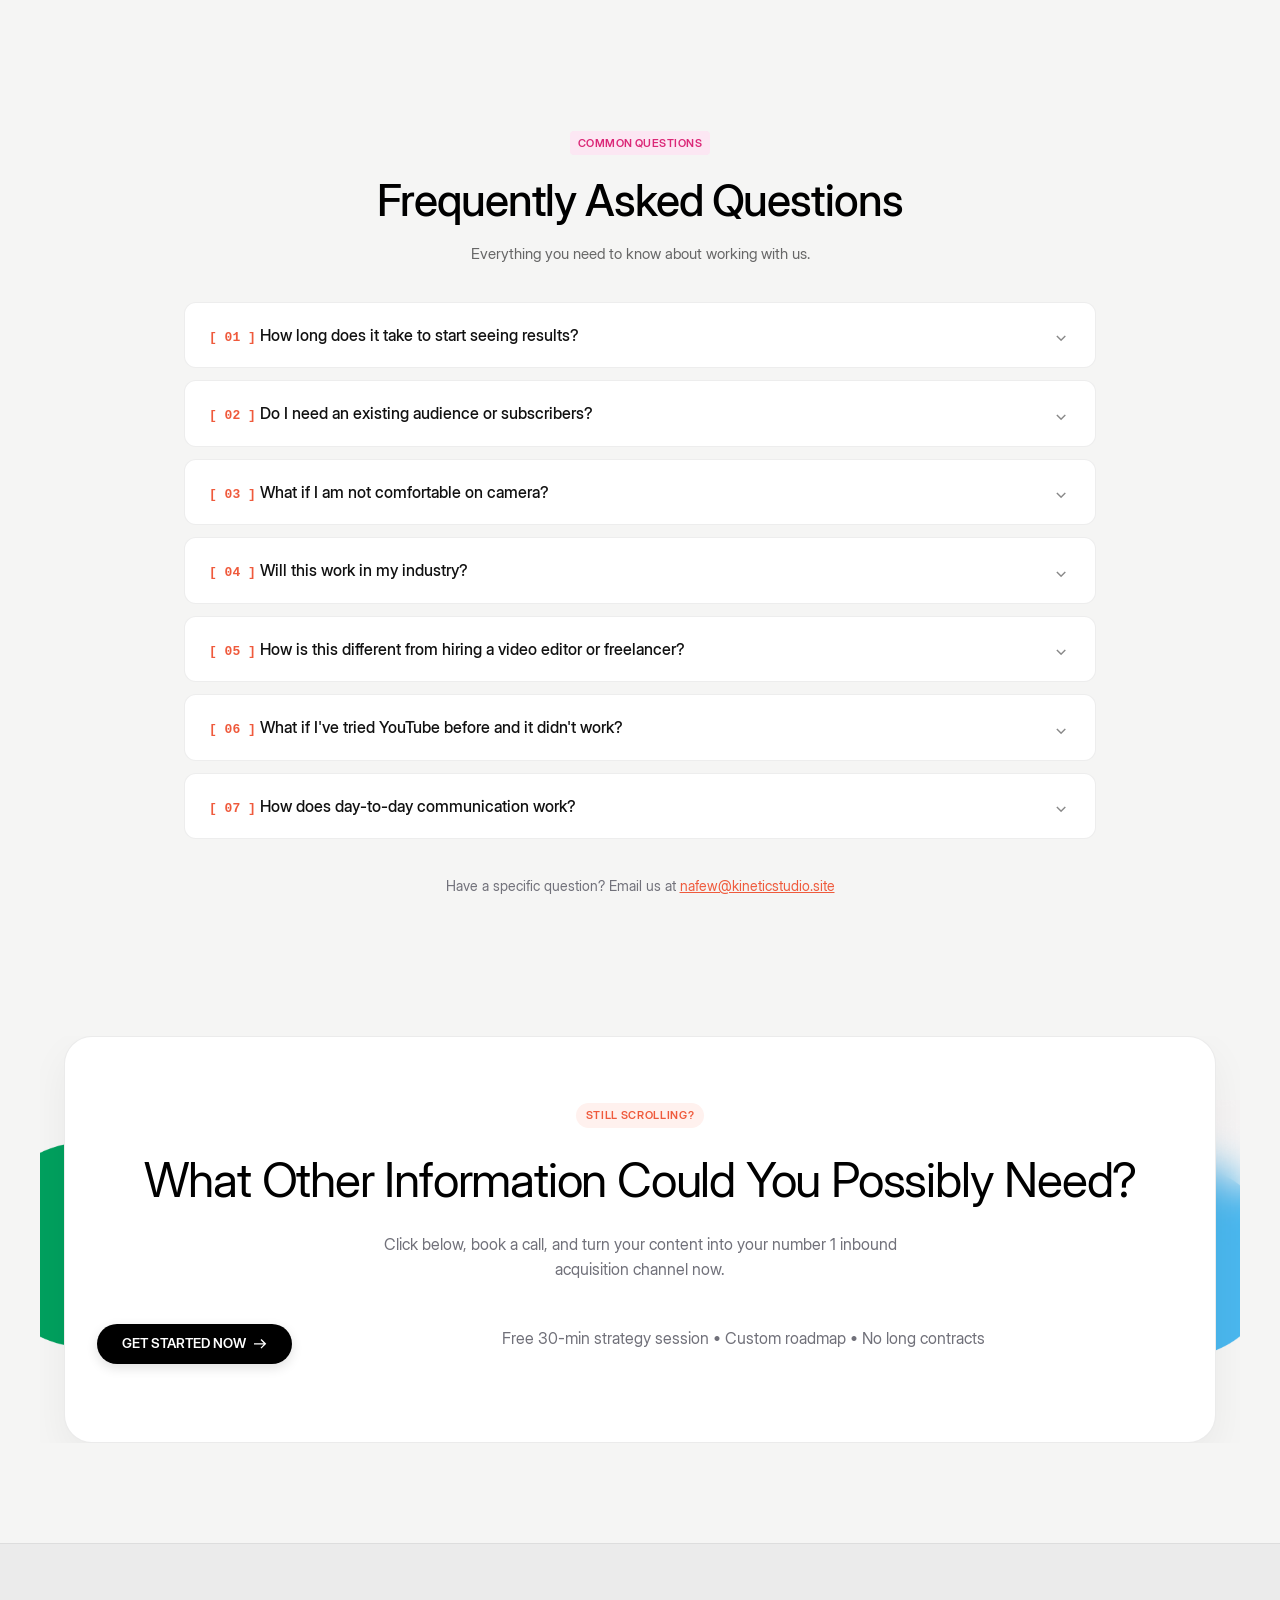
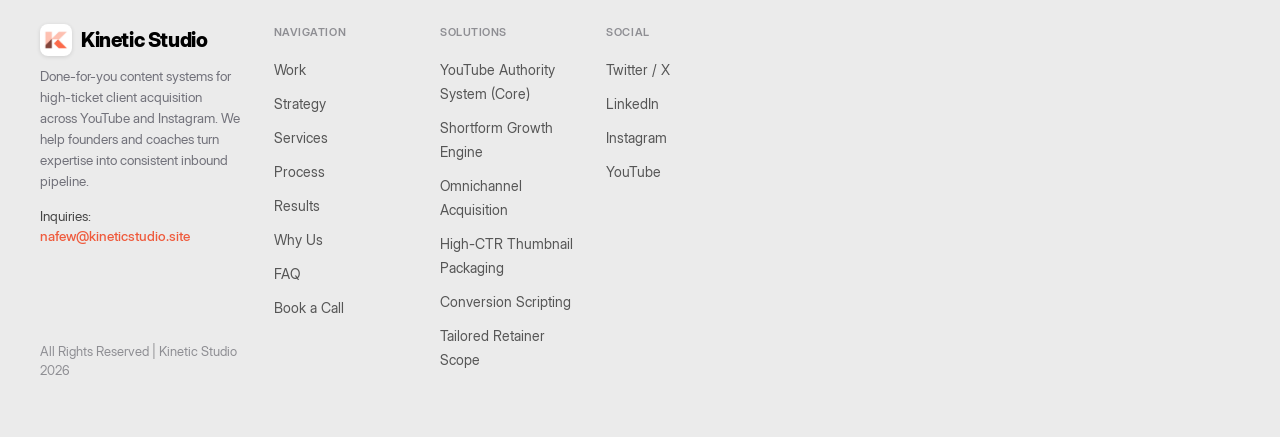
==== commit 3b979665: "Update recording commitment from 1 hour per week to 5 hours per month across site" ====
--- a/index.html
+++ b/index.html
@@ -398,7 +398,7 @@
         </h1>
 
         <p class="ks-hero-sub">
-          We handle everything from scripting, ideating, posting, and editing completely done for you. All you have to do is talk in front of a camera for 1 hour a week.
+          We handle everything from scripting, ideating, posting, and editing completely done for you. All you have to do is talk in front of a camera for 5 hours per month.
         </p>
 
         <div class="ks-hero-cta-wrap">
@@ -422,8 +422,8 @@
       <div class="ks-metrics-wrap">
         <div class="ks-metrics-strip">
           <div class="ks-metric-item">
-            <span class="ks-metric-num">1 Hour/Wk</span>
-            <span class="ks-metric-label">Your Weekly Recording Time</span>
+            <span class="ks-metric-num">5 Hours/Mo</span>
+            <span class="ks-metric-label">Your Monthly Recording Time</span>
           </div>
           <div class="ks-metric-item">
             <span class="ks-metric-num">100%</span>
@@ -557,8 +557,8 @@
         <span class="ks-benefit-icon">
           <svg viewBox="0 0 24 24" fill="none" stroke="currentColor" stroke-width="2.5" stroke-linecap="round" stroke-linejoin="round"><path d="M20 6 9 17l-5-5"/></svg>
         </span>
-        <h3>1 Hour a Week From You</h3>
-        <p>You record once a week using scripts we have already researched and written. That's it. We handle all the rest.</p>
+        <h3>5 Hours a Month From You</h3>
+        <p>You record for just 5 hours a month using scripts we have already researched and written. That's it. We handle all the rest.</p>
       </div>
 
       <div class="ks-benefit-card">
@@ -577,7 +577,7 @@
   <section class="ks-section" id="engine" style="padding-top:40px;">
     <div style="text-align:center; max-width:760px; margin:0 auto 24px auto;">
       <span class="ks-section-eyebrow">Our Offer To You</span>
-      <h2 class="ks-section-title">We'll Run Everything For You. All You Do Is Record Once a Week.</h2>
+      <h2 class="ks-section-title">We'll Run Everything For You. All You Do Is Record 5 Hours a Month.</h2>
       <p class="ks-section-lead">
         We handle everything completely done-for-you so you can focus 100% on serving your clients.
       </p>
@@ -593,7 +593,7 @@
       <div class="ks-scope-card">
         <span class="ks-scope-num">02</span>
         <h3>Video Scripting</h3>
-        <p>We write every script for you. You record once a week using what we give you, so you can focus 99% of your time on running your business.</p>
+        <p>We write every script for you. You record for just 5 hours a month using what we give you, so you can focus 99% of your time on running your business.</p>
       </div>
 
       <div class="ks-scope-card">
@@ -751,7 +751,7 @@
 
       <div class="ks-pipeline-step is-you">
         <span class="idx">4</span>
-        <span class="label">You Record (1 Hour a Week)</span>
+        <span class="label">You Record (5 Hours a Month)</span>
         <span class="tag">← You</span>
       </div>
       <div class="ks-pipeline-arrow">↓</div>
@@ -929,7 +929,7 @@
             </li>
             <li class="ks-fit-item">
               <span class="ks-fit-icon">✓</span>
-              <span>Experts willing to spend 60 to 90 minutes a week recording on camera</span>
+              <span>Experts willing to spend around 5 hours a month recording on camera</span>
             </li>
             <li class="ks-fit-item">
               <span class="ks-fit-icon">✓</span>
@@ -960,7 +960,7 @@
             </li>
             <li class="ks-fit-item">
               <span class="ks-fit-icon">✕</span>
-              <span>Anyone expecting overnight magic without being willing to record weekly</span>
+              <span>Anyone expecting overnight magic without being willing to record consistently</span>
             </li>
             <li class="ks-fit-item">
               <span class="ks-fit-icon">✕</span>
@@ -1077,8 +1077,8 @@
           <div class="ks-package-badge">YouTube + Instagram Combined</div>
           <h3 class="ks-package-title">Complete Omnichannel System</h3>
           <p class="ks-package-desc">
-            The complete system. We produce your weekly YouTube videos and turn every episode into multiple Instagram
-            reels. Maximum reach from one weekly recording.
+            The complete system. We produce your longform YouTube videos and turn every episode into multiple Instagram
+            reels. Maximum reach from just 5 hours of monthly recording.
           </p>
           <div class="ks-package-price-wrap">
             <div class="ks-package-price" style="font-size:23px; font-weight:700; color:#18181B;">Enterprise Retainer
@@ -1096,7 +1096,7 @@
               month)</span></li>
           <li><span class="ks-pricing-check">✓</span><span>Plus 20 to 30 vertical reels extracted directly from your
               YouTube recordings</span></li>
-          <li><span class="ks-pricing-check">✓</span><span>Record once a week and get content across all major
+          <li><span class="ks-pricing-check">✓</span><span>Record for 5 hours a month and get content across all major
               platforms</span></li>
           <li><span class="ks-pricing-check">✓</span><span>Custom YouTube thumbnails plus matching Instagram feed
               covers</span></li>
